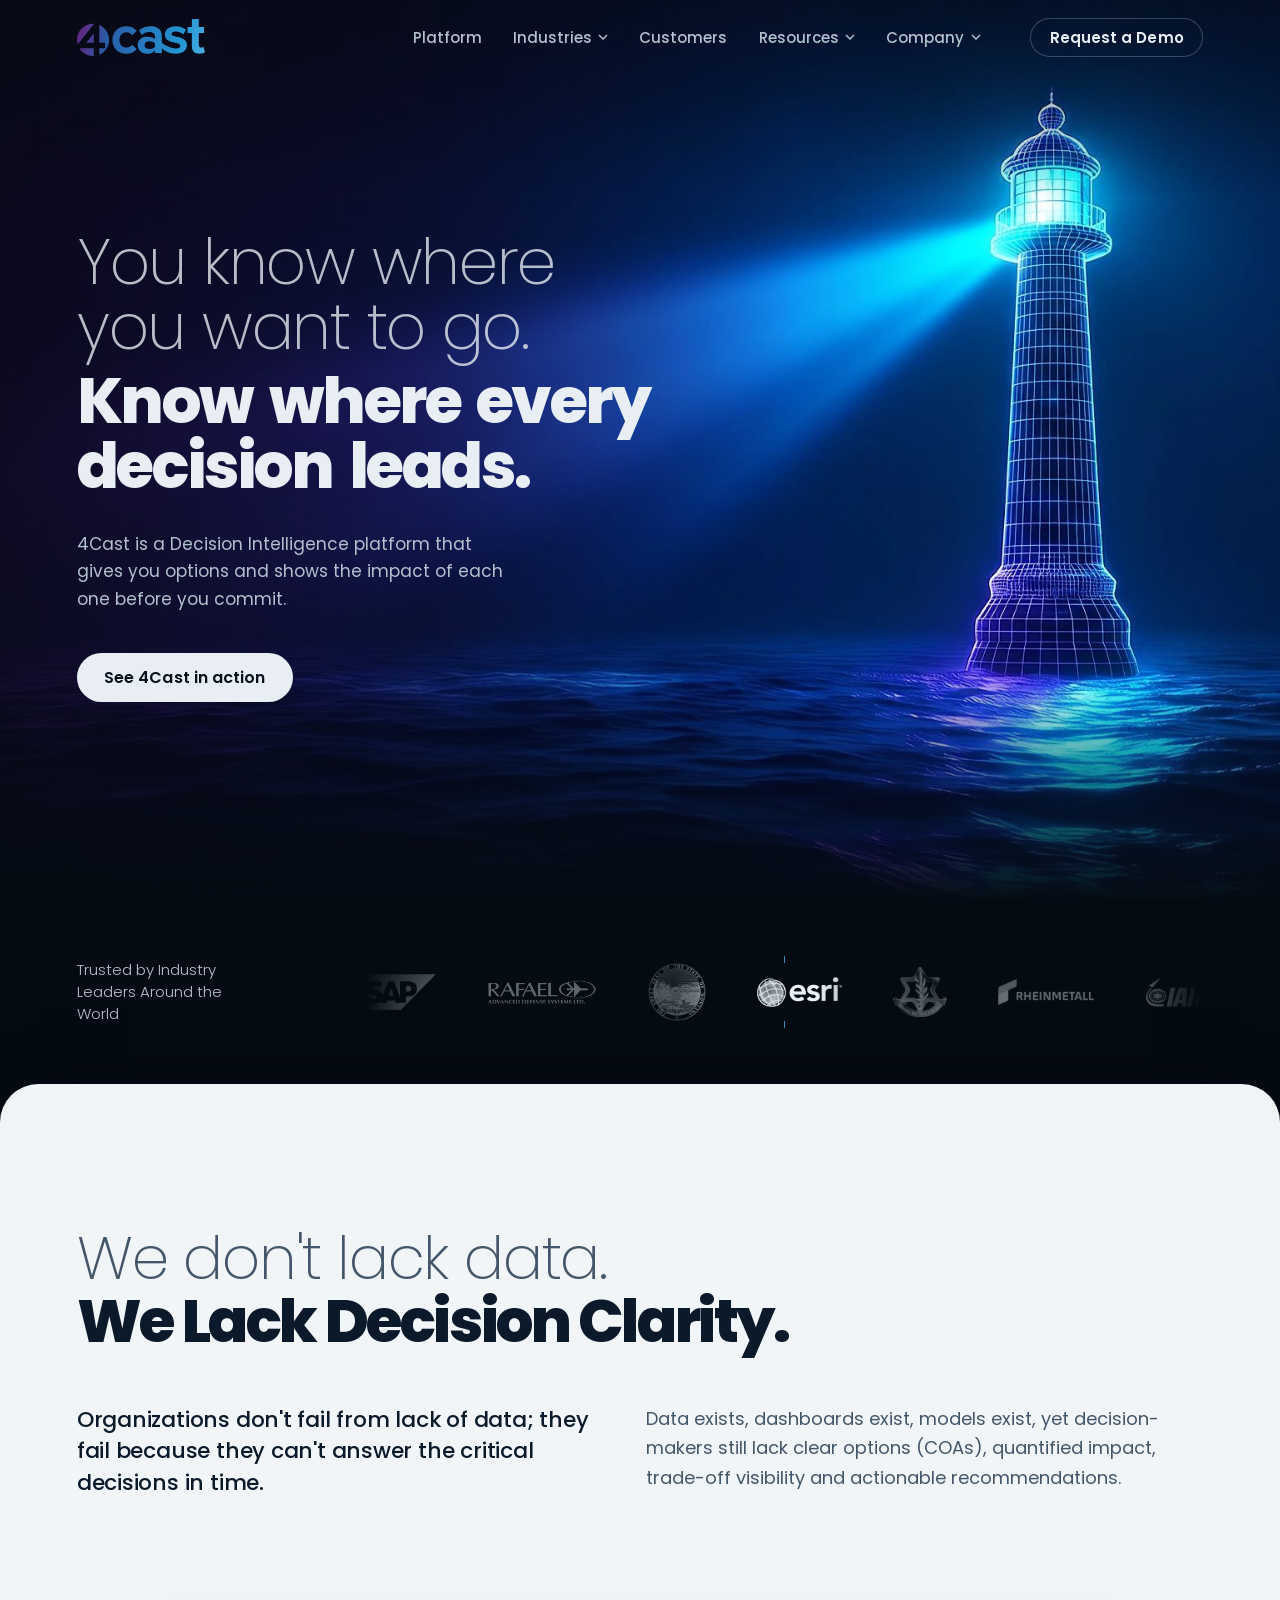
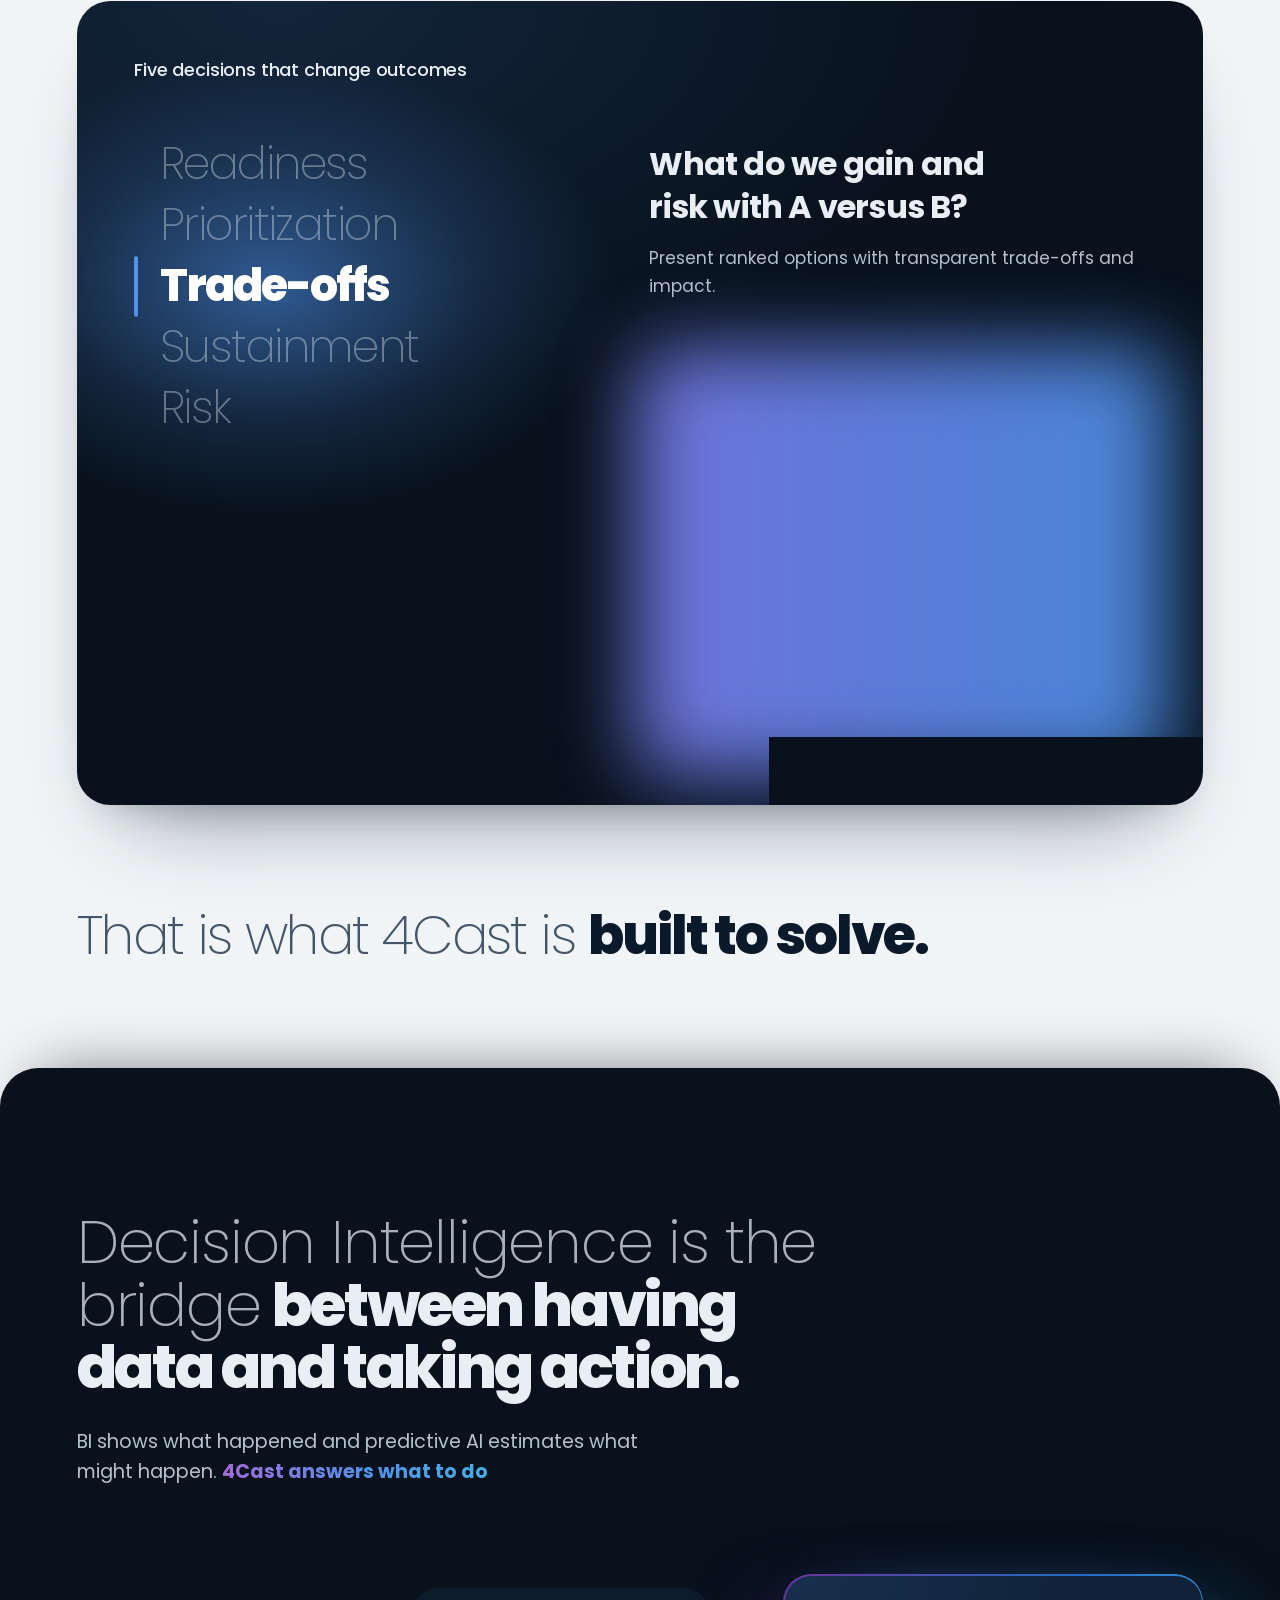
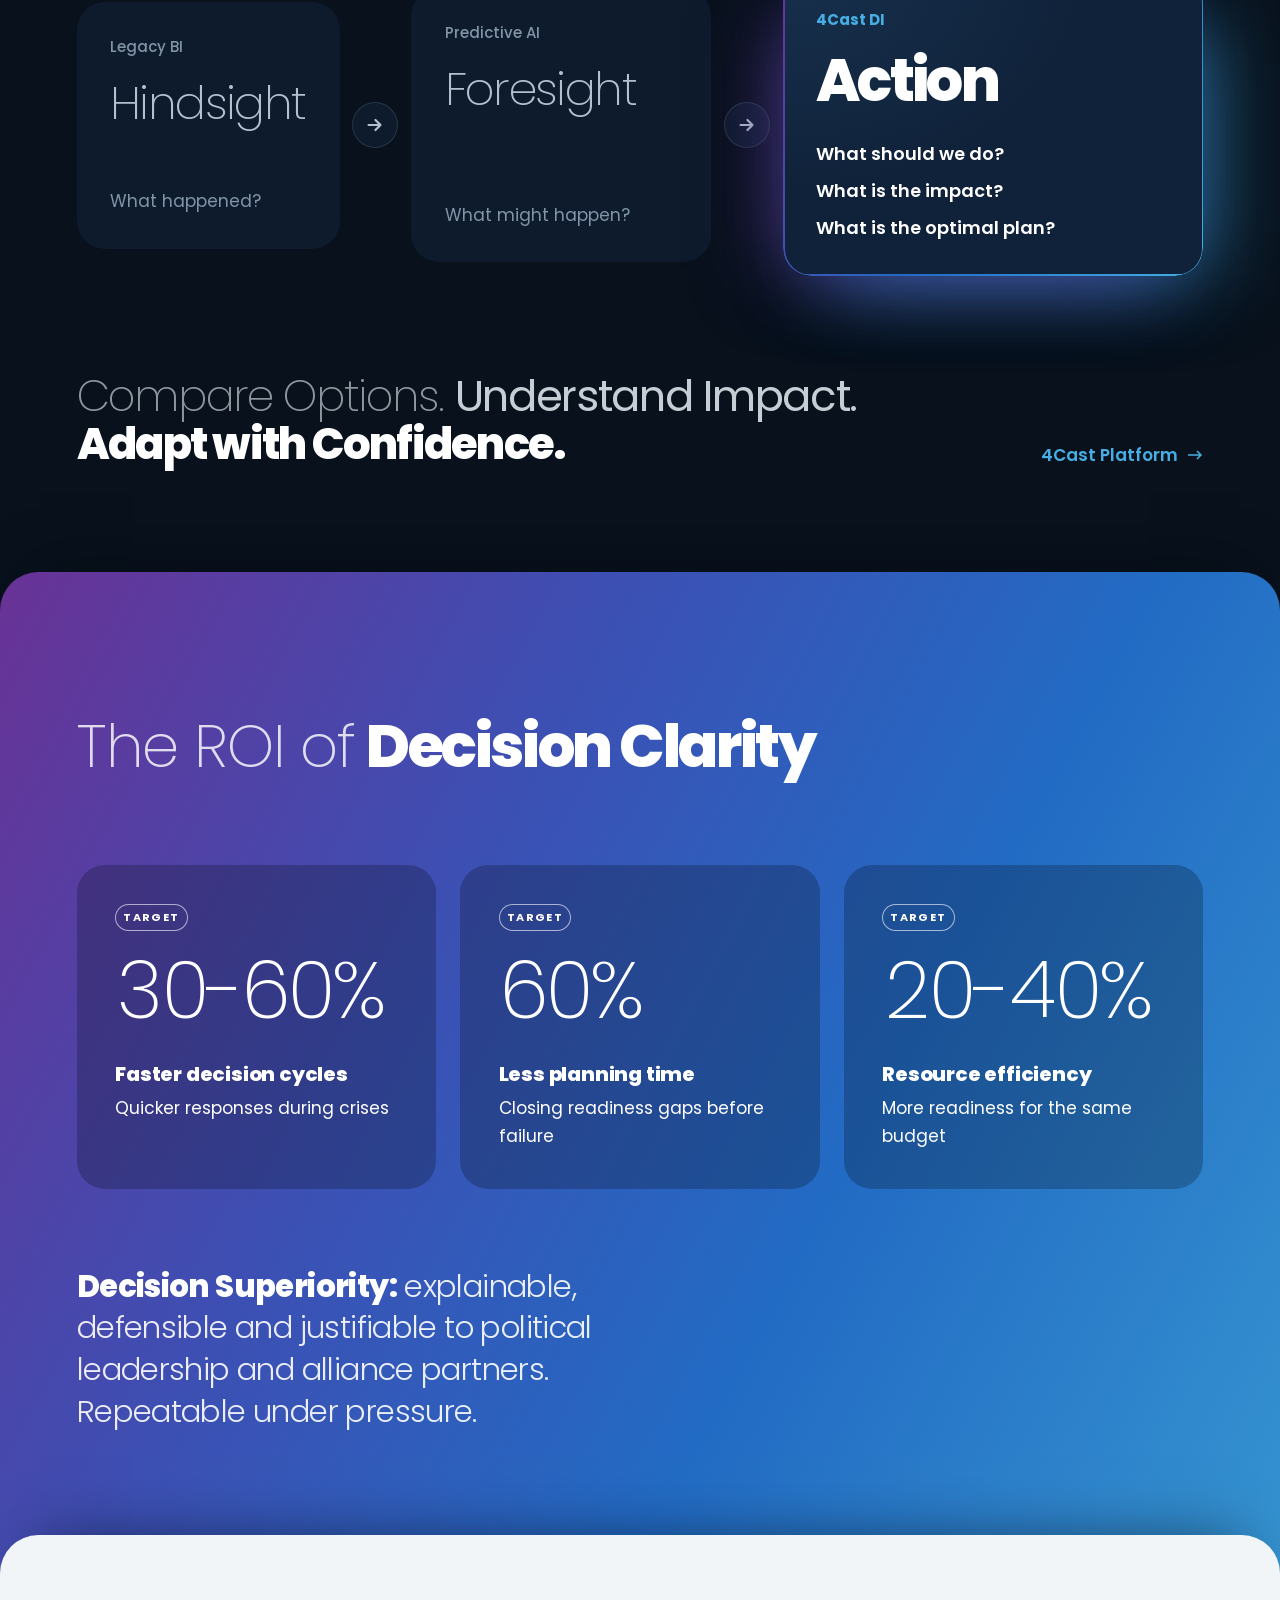
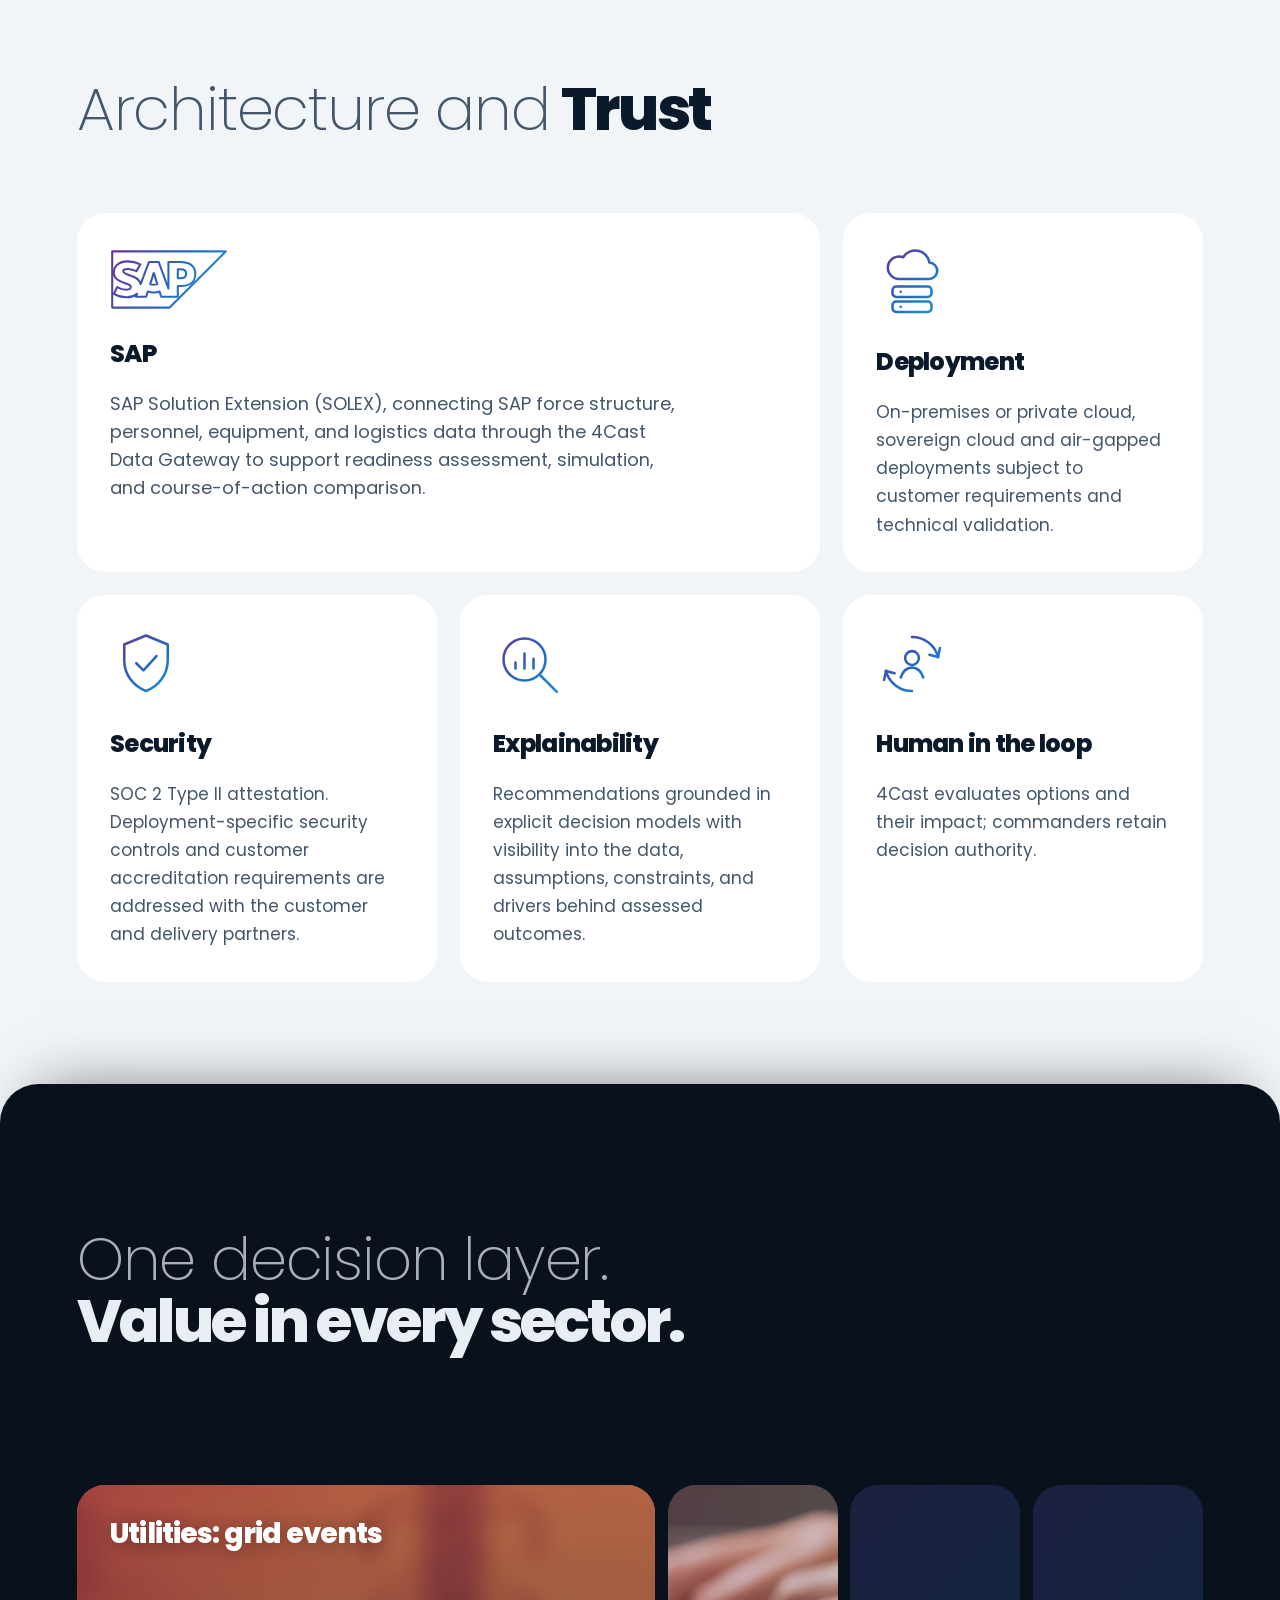
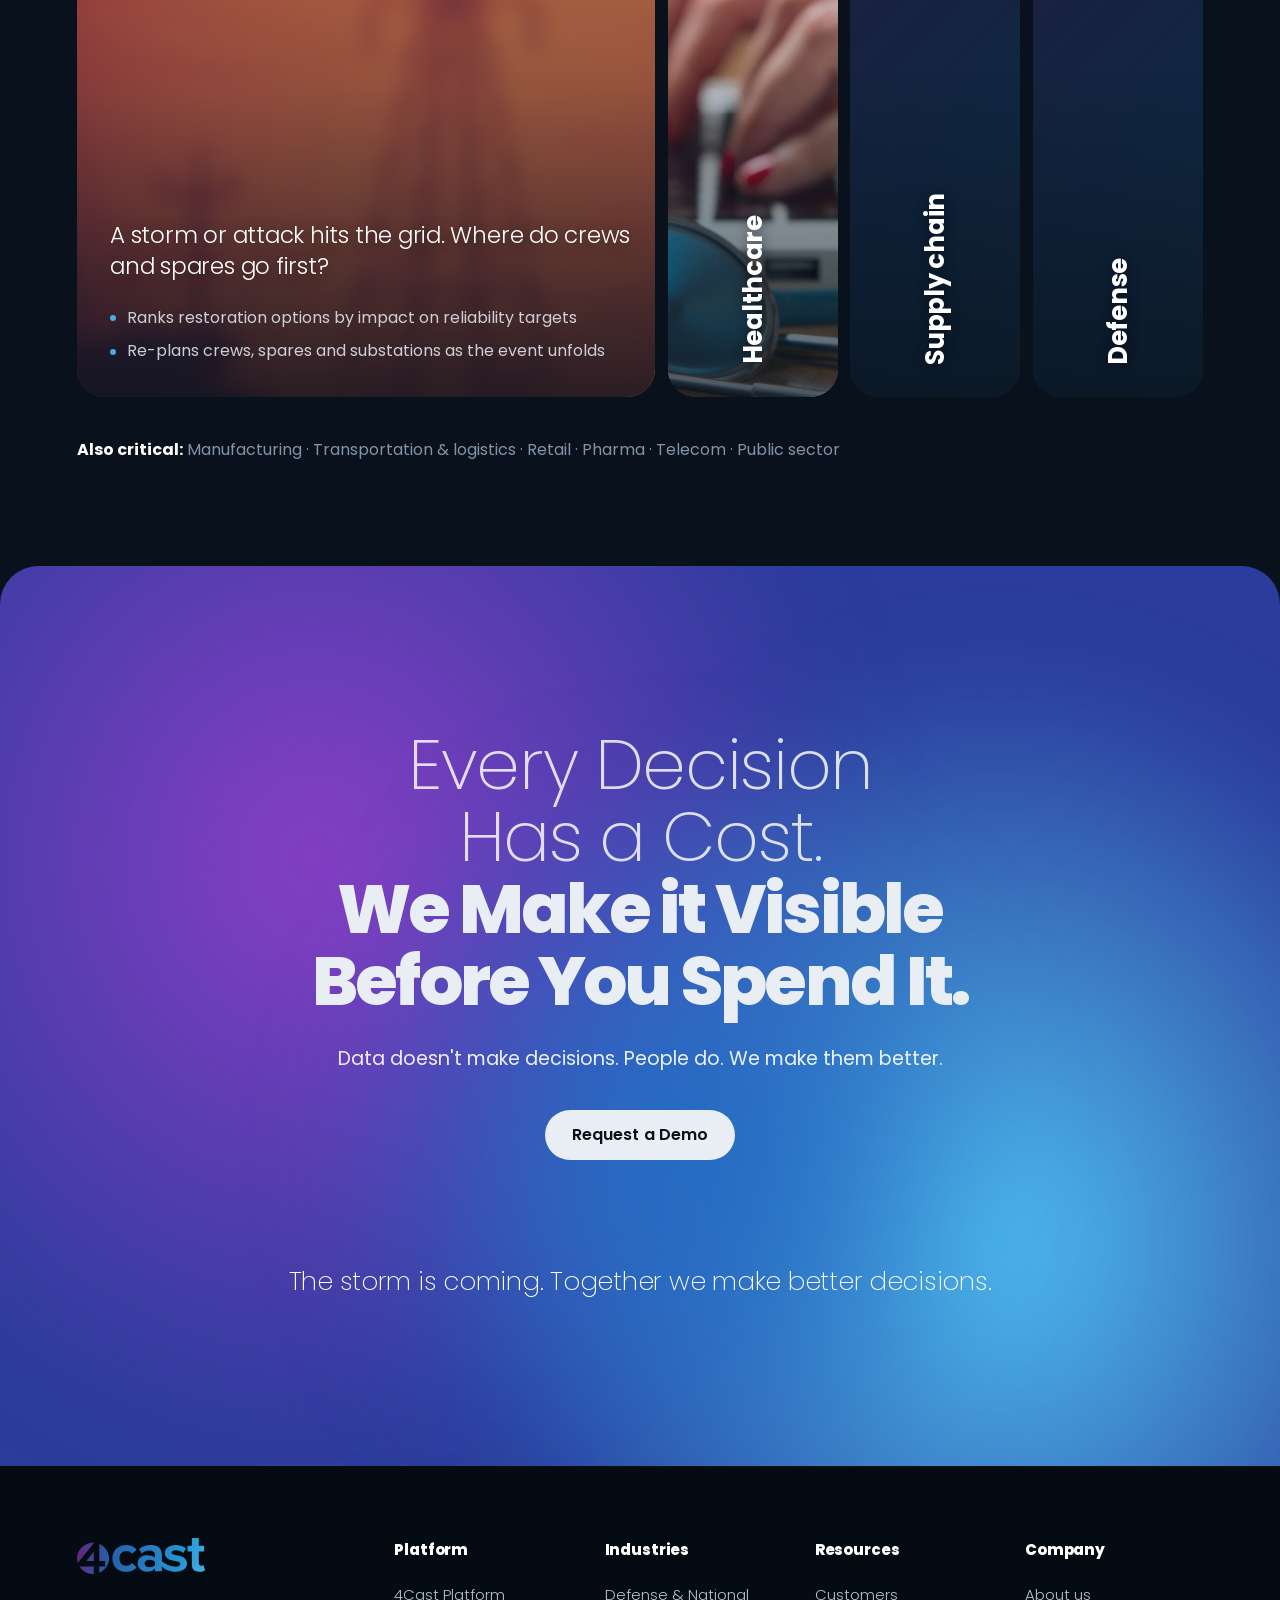
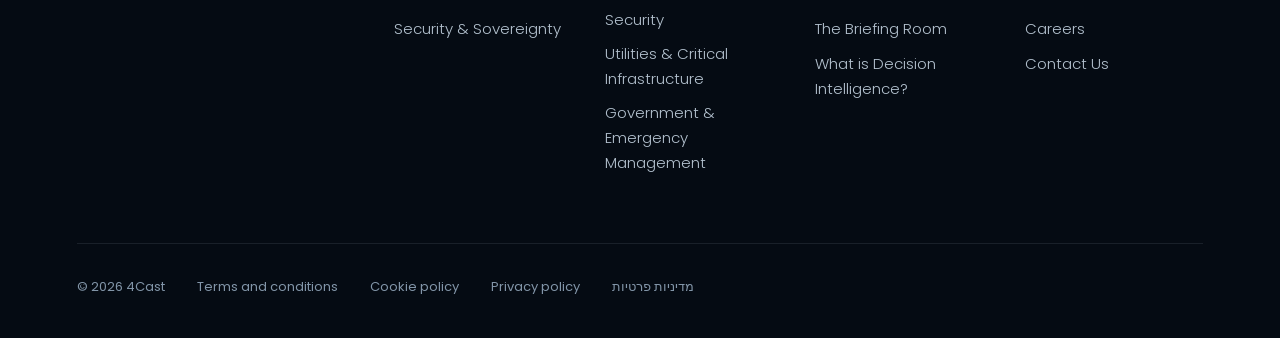
==== site/index.html @ da7057b7 "4Cast homepage: work-in-progress snapshot for review Static HTML/CSS/JS homepage with hero video, de" ====
<!doctype html>
<html lang="en">
<head>
<meta charset="utf-8">
<meta name="viewport" content="width=device-width, initial-scale=1">
<title>4Cast · Decision Intelligence</title>
<meta name="description" content="4Cast is a Decision Intelligence platform that gives you options and shows the impact of each one before you commit.">
<meta name="theme-color" content="#08111c">
<link rel="preconnect" href="https://fonts.googleapis.com">
<link rel="preconnect" href="https://fonts.gstatic.com" crossorigin>
<link href="https://fonts.googleapis.com/css2?family=Poppins:ital,wght@0,200;0,300;0,400;0,500;0,600;0,700;0,800;1,400&display=swap" rel="stylesheet">
<link rel="stylesheet" href="styles.css">
<script>document.documentElement.classList.add('js')</script>
</head>
<body>
<a class="skip" href="#main">Skip to content</a>
<svg width="0" height="0" style="position:absolute" aria-hidden="true" focusable="false">
  <defs><linearGradient id="icon-grad" gradientUnits="userSpaceOnUse" x1="4" y1="4" x2="44" y2="44"><stop offset="0" stop-color="#693296"/><stop offset=".55" stop-color="#226BC4"/><stop offset="1" stop-color="#2495d3"/></linearGradient></defs>
</svg>


<header class="nav" id="top">
  <a class="nav__brand" href="index.html" aria-label="4Cast home">
    <img class="nav__logo" src="assets/brand/4cast.svg" width="480" height="138" alt="">
  </a>
  <button class="nav__toggle" type="button" aria-expanded="false" aria-controls="nav-menu">
    <span class="sr">Menu</span><i></i><i></i>
  </button>
  <nav class="nav__menu" id="nav-menu" aria-label="Main">
    <ul class="nav__list">
      <li><a href="#platform">Platform</a></li>
      <li class="has-sub">
        <button type="button" aria-expanded="false">Industries<svg viewBox="0 0 10 6" aria-hidden="true"><path d="M1 1l4 4 4-4"/></svg></button>
        <div class="sub">
          <a href="#defense"><b>Defense &amp; National Security</b><span>From Force Design to Mission Execution.</span></a>
          <a href="#utilities"><b>Utilities &amp; Critical Infrastructure</b><span>Decision Intelligence for a More Reliable, Resilient, and Sustainable Grid</span></a>
          <a href="#government"><b>Government &amp; Emergency Management</b><span>Decision Intelligence for Government Missions in Planning and Response</span></a>
        </div>
      </li>
      <li><a href="#customers">Customers</a></li>
      <li class="has-sub">
        <button type="button" aria-expanded="false">Resources<svg viewBox="0 0 10 6" aria-hidden="true"><path d="M1 1l4 4 4-4"/></svg></button>
        <div class="sub">
          <a href="#briefing-room"><b>The Briefing Room</b><span>Access resources that highlight how 4Cast solutions address complex organizational challenges</span></a>
          <a href="#what-is-di"><b>What is Decision Intelligence?</b><span>Decision Intelligence combines data science, social science, and AI to improve decision-making processes.</span></a>
        </div>
      </li>
      <li class="has-sub">
        <button type="button" aria-expanded="false">Company<svg viewBox="0 0 10 6" aria-hidden="true"><path d="M1 1l4 4 4-4"/></svg></button>
        <div class="sub">
          <a href="#about"><b>About us</b><span>To Empower People to Make Better Decisions</span></a>
          <a href="#careers"><b>Careers</b><span>Open Positions</span></a>
          <a href="#contact"><b>Contact Us</b><span>Let’s talk about what really matters to your organization</span></a>
        </div>
      </li>
    </ul>
    <a class="btn btn--ghost nav__cta" href="#demo">Request a Demo</a>
  </nav>
</header>

<main id="main">


<!-- HERO -->
<section class="hero" aria-labelledby="hero-title">
  <video class="hero__video" muted loop playsinline preload="auto" poster="assets/video/hero-poster.jpg" aria-hidden="true" tabindex="-1">
    <source src="assets/video/hero-lighthouse.mp4" type="video/mp4">
  </video>
  <div class="hero__copy">
    <h1 id="hero-title" class="hero__title">
      <span class="hl hl--goal">You know where you want to go.</span>
      <span class="hl hl--lead">Know where every decision leads.</span>
    </h1>
    <p class="hero__sub">4Cast is a Decision Intelligence platform that gives you options and shows the impact of each one before you commit.</p>
    <p class="hero__cta"><a class="btn btn--light">See 4Cast in action</a></p>
  </div>
</section>

<!-- TRUST -->
<section class="register" aria-labelledby="register-title">
  <h2 id="register-title" class="register__title">Trusted by Industry Leaders Around the World</h2>
  <div class="rail" id="logo-rail">
    <div class="rail__belt">
      <ul class="rail__set">
        <li><img src="assets/logos/sap.png" alt="SAP" width="92" height="46" decoding="async" style="--lw:5.743rem"></li>
        <li><img src="assets/logos/rafael.png" alt="Rafael" width="139" height="30" decoding="async" style="--lw:8.718rem"></li>
        <li><img src="assets/logos/montana.png" alt="State of Montana" width="75" height="75" decoding="async" style="--lw:4.681rem"></li>
        <li><img src="assets/logos/esri.png" alt="Esri" width="109" height="39" decoding="async" style="--lw:6.794rem"></li>
        <li><img src="assets/logos/idf.png" alt="IDF" width="69" height="64" decoding="async" style="--lw:4.312rem"></li>
        <li><img src="assets/logos/rheinmetall.png" alt="Rheinmetall" width="123" height="34" decoding="async" style="--lw:7.702rem"></li>
        <li><img src="assets/logos/elta.png" alt="IAI ELTA" width="107" height="39" decoding="async" style="--lw:6.674rem"></li>
        <li><img src="assets/logos/new-hanover-county.png" alt="New Hanover County" width="66" height="75" decoding="async" style="--lw:4.126rem"></li>
        <li><img src="assets/logos/malam-payroll.png" alt="Malam Payroll" width="111" height="38" decoding="async" style="--lw:6.924rem"></li>
        <li><img src="assets/logos/prime-ministers-office.png" alt="Prime Minister’s Office" width="94" height="59" decoding="async" style="--lw:5.899rem"></li>
        <li><img src="assets/logos/adelos.png" alt="Adelos" width="104" height="40" decoding="async" style="--lw:6.492rem"></li>
        <li><img src="assets/logos/americorps.png" alt="AmeriCorps" width="78" height="54" decoding="async" style="--lw:4.876rem"></li>
        <li><img src="assets/logos/malam-team.png" alt="Malam Team" width="106" height="39" decoding="async" style="--lw:6.654rem"></li>
        <li><img src="assets/logos/collier-county.png" alt="Collier County" width="78" height="54" decoding="async" style="--lw:4.895rem"></li>
        <li><img src="assets/logos/iaem.png" alt="IAEM" width="82" height="51" decoding="async" style="--lw:5.111rem"></li>
        <li><img src="assets/logos/amarel.png" alt="Amarel" width="94" height="45" decoding="async" style="--lw:5.864rem"></li>
        <li><img src="assets/logos/i-diem.png" alt="I-DIEM" width="132" height="38" decoding="async" style="--lw:8.274rem"></li>
      </ul>
      <ul class="rail__set" aria-hidden="true">
        <li><img src="assets/logos/sap.png" alt="" width="92" height="46" decoding="async" style="--lw:5.743rem"></li>
        <li><img src="assets/logos/rafael.png" alt="" width="139" height="30" decoding="async" style="--lw:8.718rem"></li>
        <li><img src="assets/logos/montana.png" alt="" width="75" height="75" decoding="async" style="--lw:4.681rem"></li>
        <li><img src="assets/logos/esri.png" alt="" width="109" height="39" decoding="async" style="--lw:6.794rem"></li>
        <li><img src="assets/logos/idf.png" alt="" width="69" height="64" decoding="async" style="--lw:4.312rem"></li>
        <li><img src="assets/logos/rheinmetall.png" alt="" width="123" height="34" decoding="async" style="--lw:7.702rem"></li>
        <li><img src="assets/logos/elta.png" alt="" width="107" height="39" decoding="async" style="--lw:6.674rem"></li>
        <li><img src="assets/logos/new-hanover-county.png" alt="" width="66" height="75" decoding="async" style="--lw:4.126rem"></li>
        <li><img src="assets/logos/malam-payroll.png" alt="" width="111" height="38" decoding="async" style="--lw:6.924rem"></li>
        <li><img src="assets/logos/prime-ministers-office.png" alt="" width="94" height="59" decoding="async" style="--lw:5.899rem"></li>
        <li><img src="assets/logos/adelos.png" alt="" width="104" height="40" decoding="async" style="--lw:6.492rem"></li>
        <li><img src="assets/logos/americorps.png" alt="" width="78" height="54" decoding="async" style="--lw:4.876rem"></li>
        <li><img src="assets/logos/malam-team.png" alt="" width="106" height="39" decoding="async" style="--lw:6.654rem"></li>
        <li><img src="assets/logos/collier-county.png" alt="" width="78" height="54" decoding="async" style="--lw:4.895rem"></li>
        <li><img src="assets/logos/iaem.png" alt="" width="82" height="51" decoding="async" style="--lw:5.111rem"></li>
        <li><img src="assets/logos/amarel.png" alt="" width="94" height="45" decoding="async" style="--lw:5.864rem"></li>
        <li><img src="assets/logos/i-diem.png" alt="" width="132" height="38" decoding="async" style="--lw:8.274rem"></li>
      </ul>
    </div>
    <div class="rail__lit" aria-hidden="true">
      <div class="rail__belt rail__belt--lit" aria-hidden="true">
      <ul class="rail__set" aria-hidden="true">
        <li><img src="assets/logos/sap.png" alt="" width="92" height="46" decoding="async" style="--lw:5.743rem"></li>
        <li><img src="assets/logos/rafael.png" alt="" width="139" height="30" decoding="async" style="--lw:8.718rem"></li>
        <li><img src="assets/logos/montana.png" alt="" width="75" height="75" decoding="async" style="--lw:4.681rem"></li>
        <li><img src="assets/logos/esri.png" alt="" width="109" height="39" decoding="async" style="--lw:6.794rem"></li>
        <li><img src="assets/logos/idf.png" alt="" width="69" height="64" decoding="async" style="--lw:4.312rem"></li>
        <li><img src="assets/logos/rheinmetall.png" alt="" width="123" height="34" decoding="async" style="--lw:7.702rem"></li>
        <li><img src="assets/logos/elta.png" alt="" width="107" height="39" decoding="async" style="--lw:6.674rem"></li>
        <li><img src="assets/logos/new-hanover-county.png" alt="" width="66" height="75" decoding="async" style="--lw:4.126rem"></li>
        <li><img src="assets/logos/malam-payroll.png" alt="" width="111" height="38" decoding="async" style="--lw:6.924rem"></li>
        <li><img src="assets/logos/prime-ministers-office.png" alt="" width="94" height="59" decoding="async" style="--lw:5.899rem"></li>
        <li><img src="assets/logos/adelos.png" alt="" width="104" height="40" decoding="async" style="--lw:6.492rem"></li>
        <li><img src="assets/logos/americorps.png" alt="" width="78" height="54" decoding="async" style="--lw:4.876rem"></li>
        <li><img src="assets/logos/malam-team.png" alt="" width="106" height="39" decoding="async" style="--lw:6.654rem"></li>
        <li><img src="assets/logos/collier-county.png" alt="" width="78" height="54" decoding="async" style="--lw:4.895rem"></li>
        <li><img src="assets/logos/iaem.png" alt="" width="82" height="51" decoding="async" style="--lw:5.111rem"></li>
        <li><img src="assets/logos/amarel.png" alt="" width="94" height="45" decoding="async" style="--lw:5.864rem"></li>
        <li><img src="assets/logos/i-diem.png" alt="" width="132" height="38" decoding="async" style="--lw:8.274rem"></li>
      </ul>
      <ul class="rail__set" aria-hidden="true">
        <li><img src="assets/logos/sap.png" alt="" width="92" height="46" decoding="async" style="--lw:5.743rem"></li>
        <li><img src="assets/logos/rafael.png" alt="" width="139" height="30" decoding="async" style="--lw:8.718rem"></li>
        <li><img src="assets/logos/montana.png" alt="" width="75" height="75" decoding="async" style="--lw:4.681rem"></li>
        <li><img src="assets/logos/esri.png" alt="" width="109" height="39" decoding="async" style="--lw:6.794rem"></li>
        <li><img src="assets/logos/idf.png" alt="" width="69" height="64" decoding="async" style="--lw:4.312rem"></li>
        <li><img src="assets/logos/rheinmetall.png" alt="" width="123" height="34" decoding="async" style="--lw:7.702rem"></li>
        <li><img src="assets/logos/elta.png" alt="" width="107" height="39" decoding="async" style="--lw:6.674rem"></li>
        <li><img src="assets/logos/new-hanover-county.png" alt="" width="66" height="75" decoding="async" style="--lw:4.126rem"></li>
        <li><img src="assets/logos/malam-payroll.png" alt="" width="111" height="38" decoding="async" style="--lw:6.924rem"></li>
        <li><img src="assets/logos/prime-ministers-office.png" alt="" width="94" height="59" decoding="async" style="--lw:5.899rem"></li>
        <li><img src="assets/logos/adelos.png" alt="" width="104" height="40" decoding="async" style="--lw:6.492rem"></li>
        <li><img src="assets/logos/americorps.png" alt="" width="78" height="54" decoding="async" style="--lw:4.876rem"></li>
        <li><img src="assets/logos/malam-team.png" alt="" width="106" height="39" decoding="async" style="--lw:6.654rem"></li>
        <li><img src="assets/logos/collier-county.png" alt="" width="78" height="54" decoding="async" style="--lw:4.895rem"></li>
        <li><img src="assets/logos/iaem.png" alt="" width="82" height="51" decoding="async" style="--lw:5.111rem"></li>
        <li><img src="assets/logos/amarel.png" alt="" width="94" height="45" decoding="async" style="--lw:5.864rem"></li>
        <li><img src="assets/logos/i-diem.png" alt="" width="132" height="38" decoding="async" style="--lw:8.274rem"></li>
      </ul>
      </div>
    </div>
  </div>
</section>

<!-- PROBLEM · day -->
<section class="sheet sheet--day" id="problem" aria-labelledby="problem-title">
  <div class="wrap">
    <h2 id="problem-title" class="h2">
      <span class="sr">The Problem: </span>
      <span class="t-thin">We don't lack data.</span>
      <span class="t-heavy">We Lack Decision Clarity.</span>
    </h2>
    <div class="prose">
      <p class="prose__lead">Organizations don't fail from lack of data; they fail because they can't answer the critical decisions in time.</p>
      <p>Data exists, dashboards exist, models exist, yet decision-makers still lack clear options (COAs), quantified impact, trade-off visibility and actionable recommendations.</p>
    </div>

    <div class="console" id="console">
      <span class="dx__glow" id="dx-glow" aria-hidden="true"></span>
      <h3 class="console__title"><span class="t-thin">Five decisions</span> <span class="t-heavy">that change outcomes</span></h3>
      <div class="bearings__grid bearings__grid--dx">
        <div class="dx" id="dx">
          <span class="dx__bar" id="dx-bar" aria-hidden="true"><span class="dx__fill" id="dx-fill"></span></span>
          <div class="dx__list" role="tablist" aria-label="Five decisions that change outcomes" id="dx-tabs">
            <button role="tab" type="button" id="d-0" aria-controls="d-panel" aria-selected="true" data-i="0"><span class="dx__thin">Readiness</span><span class="dx__heavy" aria-hidden="true">Readiness</span></button>
            <button role="tab" type="button" id="d-1" aria-controls="d-panel" aria-selected="false" tabindex="-1" data-i="1"><span class="dx__thin">Prioritization</span><span class="dx__heavy" aria-hidden="true">Prioritization</span></button>
            <button role="tab" type="button" id="d-2" aria-controls="d-panel" aria-selected="false" tabindex="-1" data-i="2"><span class="dx__thin">Trade-offs</span><span class="dx__heavy" aria-hidden="true">Trade-offs</span></button>
            <button role="tab" type="button" id="d-3" aria-controls="d-panel" aria-selected="false" tabindex="-1" data-i="3"><span class="dx__thin">Sustainment</span><span class="dx__heavy" aria-hidden="true">Sustainment</span></button>
            <button role="tab" type="button" id="d-4" aria-controls="d-panel" aria-selected="false" tabindex="-1" data-i="4"><span class="dx__thin">Risk</span><span class="dx__heavy" aria-hidden="true">Risk</span></button>
          </div>
        </div>
        <div class="decision" id="d-panel" role="tabpanel" aria-labelledby="d-0" tabindex="0">
          <p class="decision__q" id="d-q">Are we ready to execute the mission today?</p>
          <p class="decision__s" id="d-s">Move beyond static readiness percentages by evaluating personnel, equipment, training, availability and sustainment against actual mission requirements.</p>
          <div class="screen-wrap"><span class="screen-wrap__light" aria-hidden="true"></span><figure class="screen">
            <div class="screen__bar"><span id="d-scr">4Cast · Readiness status</span></div>
            <img id="d-img" src="assets/img/app-readiness.jpg" width="1010" height="630" alt="4Cast Readiness status screen, illustrative demo data" loading="lazy">
            <figcaption id="d-v">Ready to deploy. Not ready to sustain.</figcaption>
          </figure></div>
        </div>
      </div>
    </div>
    <p class="statement">That is what 4Cast is <span class="t-heavy">built to solve.</span></p>
  </div>
</section>

<!-- SOLUTION · night -->
<section class="sheet sheet--night" id="platform" aria-labelledby="solution-title">
  <div class="wrap">
    <h2 id="solution-title" class="h2"><span class="sr">The Solution: </span><span class="t-thin">Decision Intelligence is the bridge</span> <span class="t-heavy">between having data and taking action.</span></h2>
    <p class="lede">BI shows what happened and predictive AI estimates what might happen. <strong>4Cast answers what to do</strong></p>

    <ol class="steps">
      <li class="step step--past">
        <p class="step__label">Legacy BI</p>
        <p class="step__word">Hindsight</p>
        <p class="step__q">What happened?</p>
      </li>
      <li class="step__arrow" aria-hidden="true"><svg viewBox="0 0 24 24"><path d="M5 12h13M12.5 6.5 18 12l-5.5 5.5"/></svg></li>
      <li class="step step--past">
        <p class="step__label">Predictive AI</p>
        <p class="step__word">Foresight</p>
        <p class="step__q">What might happen?</p>
      </li>
      <li class="step__arrow" aria-hidden="true"><svg viewBox="0 0 24 24"><path d="M5 12h13M12.5 6.5 18 12l-5.5 5.5"/></svg></li>
      <li class="step step--us">
        <p class="step__label">4Cast DI</p>
        <p class="step__word">Action</p>
        <ul class="step__list"><li>What should we do?</li><li>What is the impact?</li><li>What is the optimal plan?</li></ul>
      </li>
    </ol>

    <div class="motto">
      <p><span class="m1">Compare Options.</span> <span class="m2">Understand Impact.</span> <span class="m3">Adapt with Confidence.</span></p>
      <span class="link">4Cast Platform <svg viewBox="0 0 16 10" aria-hidden="true"><path d="M1 5h13M10 1l4 4-4 4"/></svg></span>
    </div>
  </div>
</section>

<!-- ROI · brand gradient field -->
<section class="sheet sheet--field" id="why" aria-labelledby="why-title">
  <div class="wrap">
    <h2 id="why-title" class="h2"><span class="sr">Why 4Cast Works: </span><span class="t-thin">The ROI of</span> <span class="t-heavy">Decision Clarity</span></h2>
    <dl class="figures">
      <div class="figure">
        <dt><span class="figure__n">30-60%</span><span class="tag tag--on-field">Target</span></dt>
        <dd><b>Faster decision cycles</b>Quicker responses during crises</dd>
      </div>
      <div class="figure">
        <dt><span class="figure__n">60%</span><span class="tag tag--on-field">Target</span></dt>
        <dd><b>Less planning time</b>Closing readiness gaps before failure</dd>
      </div>
      <div class="figure">
        <dt><span class="figure__n">20-40%</span><span class="tag tag--on-field">Target</span></dt>
        <dd><b>Resource efficiency</b>More readiness for the same budget</dd>
      </div>
    </dl>
    <p class="superiority"><strong>Decision Superiority:</strong> explainable, defensible and justifiable to political leadership and alliance partners. Repeatable under pressure.</p>
  </div>
</section>

<!-- TRUST · day -->
<section class="sheet sheet--day sheet--trust" aria-labelledby="trust-title">
  <div class="wrap">
    <h2 id="trust-title" class="h2"><span class="t-thin">Architecture and</span> <span class="t-heavy">Trust</span></h2>
    <dl class="pillars">
      <div class="pillar pillar--wide"><dt><svg class="pillar__icon pillar__icon--sap" viewBox="-8 -8 428.38 220" aria-hidden="true" focusable="false"><defs><linearGradient id="sap-grad" gradientUnits="userSpaceOnUse" x1="0" y1="0" x2="412" y2="204"><stop offset="0" stop-color="#693296"/><stop offset=".55" stop-color="#226BC4"/><stop offset="1" stop-color="#2495d3"/></linearGradient></defs><path d="M0 0H412.38L208.41 204H0Z"/><path class="sap-type" d="m244.727,38.359l-40.593-.025v96.518l-35.46-96.518h-35.16l-30.277,80.716c-3.224-20.352-24.277-27.38-40.84-32.649-10.937-3.512-22.541-8.678-22.434-14.387.091-4.687,6.225-9.04,18.377-8.385,8.17.433,15.373,1.092,29.71,8.006l14.102-24.557c-13.088-6.658-31.169-10.867-45.985-10.883h-.086c-17.277,0-31.677,5.598-40.602,14.824-6.221,6.443-9.572,14.626-9.712,23.679-.227,12.454,4.341,21.292,13.938,28.338,8.104,5.944,18.468,9.794,27.603,12.626,11.27,3.492,20.467,6.526,20.36,13.002-.083,2.355-.977,4.552-2.671,6.337-2.807,2.897-7.124,3.986-13.084,4.098-11.497.243-20.026-1.559-33.61-9.585l-12.536,24.903c13.546,7.705,29.586,12.223,45.952,12.223l2.106-.024c14.247-.256,25.745-4.316,34.929-11.712.527-.416,1.001-.845,1.488-1.277l-4.073,10.874h36.875l6.189-18.822c6.477,2.214,13.847,3.437,21.676,3.437,7.618,0,14.795-1.17,21.156-3.252l5.965,18.637h60.137v-38.969h13.113c31.706,0,50.456-16.147,50.456-43.202,0-30.139-18.219-43.969-57.011-43.969Zm-93.816,82.587c-4.737,0-9.177-.828-13.006-2.275l12.866-40.593h.244l12.643,40.708c-3.801,1.349-8.138,2.16-12.746,2.16Zm96.199-23.324h-8.941v-32.711h8.941c11.927,0,21.437,3.961,21.437,16.139,0,12.602-9.51,16.572-21.437,16.572"/></svg>SAP</dt><dd>SAP Solution Extension (SOLEX), connecting SAP force structure, personnel, equipment, and logistics data through the 4Cast Data Gateway to support readiness assessment, simulation, and course-of-action comparison.</dd></div>
      <div class="pillar"><dt><svg class="pillar__icon" viewBox="0 0 48 48" aria-hidden="true" focusable="false"><path d="M15.5 22a7.5 7.5 0 1 1 2.6-14.5A9.5 9.5 0 0 1 35.6 11 5.5 5.5 0 0 1 35 22Z"/><rect x="11" y="27" width="26" height="7" rx="2.5"/><rect x="11" y="37" width="26" height="7" rx="2.5"/><path d="M16.5 30.5h.01M16.5 40.5h.01"/></svg>Deployment</dt><dd>On-premises or private cloud, sovereign cloud and air-gapped deployments subject to customer requirements and technical validation.</dd></div>
      <div class="pillar"><dt><svg class="pillar__icon" viewBox="0 0 48 48" aria-hidden="true" focusable="false"><path d="M24 5 9.5 11v10.5c0 9.6 6.2 17.5 14.5 20.5 8.3-3 14.5-10.9 14.5-20.5V11Z"/><path d="m17.5 23.5 4.8 4.8 8.7-9.6"/></svg>Security</dt><dd>SOC 2 Type II attestation. Deployment-specific security controls and customer accreditation requirements are addressed with the customer and delivery partners.</dd></div>
      <div class="pillar"><dt><svg class="pillar__icon" viewBox="0 0 48 48" aria-hidden="true" focusable="false"><circle cx="21" cy="21" r="14"/><path d="m31.5 31.5 11 11"/><path d="M15 27v-4M21 27v-10M27 27v-6.5"/></svg>Explainability</dt><dd>Recommendations grounded in explicit decision models with visibility into the data, assumptions, constraints, and drivers behind assessed outcomes.</dd></div>
      <div class="pillar"><dt><svg class="pillar__icon" viewBox="0 0 48 48" aria-hidden="true" focusable="false"><circle cx="24" cy="20" r="4.6"/><path d="M16.5 33c1.4-4.3 4.3-6.6 7.5-6.6s6.1 2.3 7.5 6.6"/><path d="M24 6a18 18 0 0 1 17.4 13.4"/><path d="m42.6 13.4-1.2 6-5.8-1.6"/><path d="M24 42A18 18 0 0 1 6.6 28.6"/><path d="m5.4 34.6 1.2-6 5.8 1.6"/></svg>Human in the loop</dt><dd>4Cast evaluates options and their impact; commanders retain decision authority.</dd></div>
    </dl>
  </div>
</section>

<!-- SECTORS · night -->
<section class="sheet sheet--night" id="serve" aria-labelledby="serve-title">
  <div class="wrap">
    <h2 id="serve-title" class="h2"><span class="sr">Who We Serve: </span><span class="t-thin">One decision layer.</span> <span class="t-heavy">Value in every sector.</span></h2>
    <p class="arch">Same architecture · same data · different objective</p>

    <ul class="panels" id="panels">
      <li class="panel is-open" id="utilities">
        <img class="panel__img" src="assets/sectors/utilities.jpg" alt="" loading="lazy" decoding="async"><img class="panel__img panel__img--soft" src="assets/sectors/utilities.jpg" alt="" loading="lazy" decoding="async">
        <button class="panel__head" type="button" aria-expanded="true" aria-controls="panel-utilities">
          <span class="panel__short" aria-hidden="true">Utilities</span>
          <span class="panel__title">Utilities: grid events</span>
        </button>
        <div class="panel__body" id="panel-utilities">
          <p class="panel__q">A storm or attack hits the grid. Where do crews and spares go first?</p>
          <ul class="panel__more"><li>Ranks restoration options by impact on reliability targets</li><li>Re-plans crews, spares and substations as the event unfolds</li></ul>
        </div>
      </li>
      <li class="panel">
        <img class="panel__img" src="assets/sectors/healthcare.jpg" alt="" loading="lazy" decoding="async"><img class="panel__img panel__img--soft" src="assets/sectors/healthcare.jpg" alt="" loading="lazy" decoding="async">
        <button class="panel__head" type="button" aria-expanded="false" aria-controls="panel-healthcare">
          <span class="panel__short" aria-hidden="true">Healthcare</span>
          <span class="panel__title">Healthcare: staffing</span>
        </button>
        <div class="panel__body" id="panel-healthcare">
          <p class="panel__q">Can we staff the wards we committed to next quarter?</p>
          <ul class="panel__more"><li>Shows staffing and skill gaps by ward, before the shortage</li><li>Recommends who to upskill or reskill, and the capacity it adds</li></ul>
        </div>
      </li>
      <li class="panel">
        <img class="panel__img" src="assets/sectors/supply.jpg" alt="" loading="lazy" decoding="async"><img class="panel__img panel__img--soft" src="assets/sectors/supply.jpg" alt="" loading="lazy" decoding="async">
        <button class="panel__head" type="button" aria-expanded="false" aria-controls="panel-supply">
          <span class="panel__short" aria-hidden="true">Supply chain</span>
          <span class="panel__title">Demand-driven supply chain</span>
        </button>
        <div class="panel__body" id="panel-supply">
          <p class="panel__q">Will supply hold when demand or a supplier shifts?</p>
          <ul class="panel__more"><li>Drives stock and replenishment from forecast demand</li><li>Flags pinch points and alternatives before they bite</li></ul>
        </div>
      </li>
      <li class="panel" id="defense">
        <img class="panel__img" src="assets/sectors/defense.jpg" alt="" loading="lazy" decoding="async"><img class="panel__img panel__img--soft" src="assets/sectors/defense.jpg" alt="" loading="lazy" decoding="async">
        <button class="panel__head" type="button" aria-expanded="false" aria-controls="panel-defense">
          <span class="panel__short" aria-hidden="true">Defense</span>
          <span class="panel__title">Defense: mission readiness</span>
        </button>
        <div class="panel__body" id="panel-defense">
          <p class="panel__q">Can I confidently commit my forces?</p>
          <ul class="panel__more"><li>Continuous readiness across personnel, maintenance and supply</li><li>Simulated courses of action, human-approved</li></ul>
        </div>
      </li>
    </ul>
    <p class="also"><b>Also critical:</b> Manufacturing · Transportation &amp; logistics · Retail · Pharma · Telecom · Public sector</p>
  </div>
</section>

<!-- CLOSE · deep night, the lighthouse again -->
<section class="close" id="demo" aria-labelledby="close-title">
  <div class="close__aurora" aria-hidden="true"><span></span><span></span><span></span></div>
  <div class="close__copy">
    <h2 id="close-title" class="h2 h2--xl"><span class="t-thin">Every Decision Has a Cost.</span> <span class="t-heavy">We Make it Visible Before You Spend It.</span></h2>
    <p class="lede">Data doesn't make decisions. People do. We make them better.</p>
    <p><a class="btn btn--light" href="#contact">Request a Demo</a></p>
    <p class="storm">The storm is coming. Together we make better decisions.</p>
  </div>
</section>


</main>

<footer class="foot">
  <div class="foot__brand">
    <img class="nav__logo" src="assets/brand/4cast.svg" width="480" height="138" alt="4Cast">
  </div>
  <div class="foot__cols" aria-label="Site map">
    <div><h4>Platform</h4><span>4Cast Platform</span><span>Security &amp; Sovereignty</span></div>
    <div><h4>Industries</h4><span>Defense &amp; National Security</span><span>Utilities &amp; Critical Infrastructure</span><span>Government &amp; Emergency Management</span></div>
    <div><h4>Resources</h4><span>Customers</span><span>The Briefing Room</span><span>What is Decision Intelligence?</span></div>
    <div><h4>Company</h4><span>About us</span><span>Careers</span><span>Contact Us</span></div>
  </div>
  <div class="foot__legal">
    <span>© <span id="yr">2026</span> 4Cast</span>
    <a href="https://app.websitepolicies.com/policies/view/fl8rn6tn" target="_blank" rel="noopener">Terms and conditions</a>
    <a href="https://app.websitepolicies.com/policies/view/ri08ru6c" target="_blank" rel="noopener">Cookie policy</a>
    <a href="https://app.websitepolicies.com/policies/view/r0m8o4ew" target="_blank" rel="noopener">Privacy policy</a>
    <a href="assets/legal/4cast-privacy-policy-he.pdf" lang="he" dir="rtl" data-pdf-dialog>מדיניות פרטיות</a>
  </div>
</footer>


<dialog class="pdf-dialog" id="pdf-dialog" aria-labelledby="pdf-dialog-title">
  <div class="pdf-dialog__bar">
    <h2 id="pdf-dialog-title" lang="he" dir="rtl">מדיניות פרטיות</h2>
    <button type="button" class="pdf-dialog__close" id="pdf-dialog-close" aria-label="Close">
      <svg viewBox="0 0 24 24" aria-hidden="true"><path d="M6 6l12 12M18 6 6 18"/></svg>
    </button>
  </div>
  <iframe class="pdf-dialog__frame" id="pdf-dialog-frame" title="מדיניות פרטיות" src="about:blank"></iframe>
</dialog>

<script src="main.js" defer></script>
</body>
</html>
---- site/styles.css ----
/* 4Cast homepage · night and day */
:root {
  --sea-0: #050b13;
  --sea-1: #08111c;
  --sea-2: #0b1724;
  --sea-3: #10202f;
  --land: #121a22;
  --ink: #e8eef4;
  --ink-2: #b3c1ce;
  --ink-3: #8295a8;
  --ink-4: #4a5d70;
  --rule: rgba(200, 218, 234, .13);
  --rule-2: rgba(200, 218, 234, .26);
  --violet: #693296;
  --violet-lt: #a46ad6;
  --blue: #226BC4;
  --sky: #47AEE3;
  --charcoal: #323232;
  --night: #08111c;
  --night-2: #0d1b2c;
  --day: #f2f5f8;
  --d-ink: #0b1a2b;
  --d-ink-2: #44566a;
  --grad: linear-gradient(118deg, #693296 0%, #3d4fb3 34%, #226BC4 64%, #3593d0 100%);
  --gut: clamp(16px, 6vw, 112px);
  --max: 1320px;
  --ease: cubic-bezier(.16, 1, .3, 1);
  --ease-out: cubic-bezier(.23, 1, .32, 1);
  --ease-in-out: cubic-bezier(.77, 0, .175, 1);
  color-scheme: dark;
}

*, *::before, *::after { box-sizing: border-box; }
html { -webkit-text-size-adjust: 100%; scroll-behavior: smooth; scrollbar-color: var(--ink-4) var(--sea-0); }
body {
  margin: 0;
  background: var(--sea-1);
  color: var(--ink);
  font: 400 1.0625rem/1.65 Poppins, system-ui, sans-serif;
  font-feature-settings: "tnum" 0;
  -webkit-font-smoothing: antialiased;
  overflow-x: clip;
}
::selection { background: var(--sky); color: var(--sea-0); }
::-webkit-scrollbar { width: 10px; }
::-webkit-scrollbar-track { background: var(--sea-0); }
::-webkit-scrollbar-thumb { background: var(--ink-4); border: 3px solid var(--sea-0); border-radius: 10px; }
img, svg { display: block; max-width: 100%; }
a { color: inherit; text-underline-offset: .22em; text-decoration-thickness: 1px; }
:focus-visible { outline: 2px solid var(--sky); outline-offset: 4px; border-radius: 4px; }
h1, h2, h3, h4, p { margin: 0; }
.defs { position: absolute; }
.sr { position: absolute; width: 1px; height: 1px; overflow: hidden; clip: rect(0 0 0 0); white-space: nowrap; }
.skip { position: absolute; left: 16px; top: -60px; z-index: 50; background: var(--ink); color: var(--sea-0); padding: .6rem 1rem; border-radius: 999px; font-weight: 600; text-decoration: none; }
.skip:focus { top: 16px; }

/* ---------- buttons ---------- */
.btn {
  display: inline-flex; align-items: center; gap: .6em;
  font: 600 1rem/1 Poppins, sans-serif; letter-spacing: .005em;
  padding: 1.05em 1.7em; border-radius: 999px; text-decoration: none;
  transition: background-color .2s ease, color .2s ease, box-shadow .2s ease, transform .16s var(--ease-out);
  -webkit-tap-highlight-color: transparent; user-select: none;
}
.btn:active { transform: scale(.97); }
.btn--light { background: var(--ink); color: var(--sea-1); }
.btn--ghost { color: var(--ink); box-shadow: inset 0 0 0 1px var(--rule-2); padding: .8em 1.3em; font-size: .9375rem; }
@media (hover: hover) and (pointer: fine) {
  .btn--light:hover { background: #fff; }
  .btn--ghost:hover { box-shadow: inset 0 0 0 1px var(--sky); color: #fff; }
}

.link { display: inline-flex; align-items: center; gap: .55em; font-weight: 500; color: var(--sky); text-decoration: none; }
.link svg, .water__go svg { width: 16px; height: 10px; fill: none; stroke: currentColor; stroke-width: 1.5; transition: transform .2s var(--ease-out); }
.link:hover { text-decoration: underline; }
@media (hover: hover) and (pointer: fine) { .link:hover svg { transform: translateX(4px); } }

/* ---------- nav ---------- */
.nav {
  position: fixed; z-index: 40; inset: 0 0 auto 0;
  display: flex; align-items: center; justify-content: space-between; gap: 2rem;
  padding: 1.1rem var(--gut);
  transition: background-color .3s ease, box-shadow .3s ease;
}
.nav.is-scrolled { background: rgba(5, 11, 19, .82); backdrop-filter: blur(14px); -webkit-backdrop-filter: blur(14px); box-shadow: 0 1px 0 var(--rule); }
.nav__logo { width: 128px; height: auto; aspect-ratio: 480.33 / 138.35; }
.nav__menu { display: flex; align-items: center; gap: 2.25rem; }
.nav__list { display: flex; gap: .25rem; list-style: none; margin: 0; padding: 0; }
.nav__list > li { position: relative; }
.nav__list > li > a, .nav__list > li > button {
  display: inline-flex; align-items: center; gap: .4rem;
  font: 500 .9375rem/1 Poppins, sans-serif; color: var(--ink-2);
  background: none; border: 0; cursor: pointer; text-decoration: none;
  padding: .7rem .85rem; border-radius: 8px; transition: color .15s ease;
}
.nav__list > li > a:hover, .nav__list > li > button:hover, .nav__list > li > button[aria-expanded="true"] { color: var(--ink); }
.nav__list svg { width: 10px; height: 6px; fill: none; stroke: currentColor; stroke-width: 1.5; transition: transform .2s var(--ease-out); }
.nav__list button[aria-expanded="true"] svg { transform: rotate(180deg); }
.sub {
  position: absolute; top: calc(100% + .5rem); left: -.5rem; width: 22rem;
  padding: .6rem; border-radius: 14px; background: rgba(8, 17, 28, .97);
  box-shadow: 0 0 0 1px var(--rule), 0 24px 60px -20px rgba(0,0,0,.8);
  opacity: 0; visibility: hidden; transform: translateY(-4px) scale(.97); transform-origin: 1.5rem 0;
  transition: opacity .14s ease, transform .14s ease, visibility 0s .14s;
}
.has-sub button[aria-expanded="true"] + .sub { opacity: 1; visibility: visible; transform: none; transition: opacity .2s var(--ease-out), transform .2s var(--ease-out), visibility 0s; }
.sub a { display: block; padding: .8rem .9rem; border-radius: 10px; text-decoration: none; }
.sub a:hover, .sub a:focus-visible { background: var(--sea-3); }
.sub b { display: block; font-weight: 500; font-size: .9375rem; color: var(--ink); }
.sub span { display: block; font-size: .8125rem; line-height: 1.45; color: var(--ink-3); margin-top: .2rem; }
.nav__toggle { display: none; }

/* ---------- hero: looping lighthouse film ---------- */
.hero {
  position: relative; min-height: 100svh; min-height: max(100svh, 640px);
  display: flex; align-items: center; isolation: isolate; overflow: hidden;
  background: var(--sea-0) url("assets/video/hero-poster.jpg") 30% 50% / cover no-repeat;
}
.hero__video {
  position: absolute; inset: 0; z-index: -2; width: 100%; height: 100%;
  object-fit: cover; object-position: 30% 50%;
  opacity: 0; transform: scale(1.06);
  transition: opacity 1.8s ease, transform 9s cubic-bezier(.2, .7, .2, 1);
}
.hero__video.is-playing { opacity: 1; transform: none; }
/* legibility scrim: deepens the sky behind the words, then hands over to the page below */
.hero::after {
  content: ""; position: absolute; inset: 0; z-index: -1; pointer-events: none;
  background:
    linear-gradient(90deg, rgba(5,11,19,.78) 0%, rgba(5,11,19,.5) 34%, rgba(5,11,19,0) 62%),
    linear-gradient(180deg, rgba(5,11,19,.45) 0%, rgba(5,11,19,0) 22%, rgba(5,11,19,0) 76%, var(--sea-0) 100%);
}
.hero__copy { position: relative; padding: 7rem var(--gut) 5rem; width: 100%; max-width: calc(var(--max) + 2 * var(--gut)); }
.hero__title {
  font-size: clamp(2.35rem, 4.9vw, 5.5rem); line-height: 1.04;
  max-width: 15ch; text-wrap: balance;
}
.hero__title .hl { display: block; }
/* the goal is light and quiet; the decision carries the weight */
.hero__title .hl--goal { font-weight: 200; letter-spacing: -.02em; color: rgba(232, 238, 244, .78); }
.hero__title .hl--lead { font-weight: 800; letter-spacing: -.04em; word-spacing: .1em; margin-top: .14em; }
.hero__title .hw { display: inline-block; }
.hero__sub { margin-top: 2rem; max-width: 40ch; font-size: clamp(1.0625rem, 1.25vw, 1.25rem); color: var(--ink-2); line-height: 1.6; }
.hero__cta { margin-top: 2.5rem; }

/* Two acts. Act one: the goal drifts in as a single breath, its letters settling.
   A held pause. Act two: the decision lands word by word, out of a heavy blur.
   Then the line and the action. Whole entrance about five seconds. */
@media (prefers-reduced-motion: no-preference) {
  .js .hero__copy:not(.is-split) { opacity: 0; }
  .js .hero__title .hl--goal {
    opacity: 0; filter: blur(18px); letter-spacing: .14em;
    animation: goal-in 1.9s cubic-bezier(.22, .9, .25, 1) .4s forwards;
  }
  .js .hero__title .hl--lead .hw {
    opacity: 0; filter: blur(16px); transform: translateY(.12em) scale(1.1); transform-origin: 50% 80%;
    animation: lead-in .95s var(--ease-out) forwards; animation-delay: calc(2.55s + var(--i) * 150ms);
  }
  .js .hero__sub, .js .hero__cta { opacity: 0; filter: blur(10px); transform: translateY(14px); animation: fog-in 1.1s var(--ease-out) forwards; }
  .js .hero__sub { animation-delay: 3.75s; }
  .js .hero__cta { animation-delay: 4.1s; }
}
@keyframes goal-in {
  60% { opacity: 1; filter: blur(2px); }
  to { opacity: 1; filter: blur(0); letter-spacing: -.02em; }
}
@keyframes lead-in {
  55% { opacity: 1; filter: blur(3px); }
  to { opacity: 1; filter: blur(0); transform: none; }
}
/* section entrances: heading, then its content, once, as the section arrives */
@media (prefers-reduced-motion: no-preference) {
  .js .rv { opacity: 0; transform: translateY(16px); transition: opacity .7s var(--ease-out), transform .7s var(--ease-out); transition-delay: calc(var(--rv, 0) * 70ms); }
  .js .rv.is-in { opacity: 1; transform: none; }
}
@keyframes rm-fade { from { opacity: 0; } }
@keyframes fog-in { to { opacity: 1; filter: blur(0); transform: none; } }

/* ---------- register (trust line) ---------- */
.register {
  position: relative; padding: clamp(2.5rem, 4.5vw, 3.5rem) var(--gut) calc(clamp(2.5rem, 4.5vw, 3.5rem) + clamp(24px, 3vw, 44px));
  background: var(--sea-0);
  display: grid; grid-template-columns: minmax(10rem, 15rem) minmax(0, 1fr); gap: 1.25rem 3rem; align-items: center;
}
.register__title { font-size: .9375rem; font-weight: 300; color: var(--ink-2); line-height: 1.45; max-width: 17ch; }
/* the logo rail: a slow drift that passes under a fixed beam at its centre */
.rail {
  --gap: clamp(2.5rem, 4vw, 3.75rem); --dur: 70s;
  position: relative; overflow: hidden; height: 4.5rem;
  -webkit-mask-image: linear-gradient(90deg, transparent, #000 9%, #000 91%, transparent);
          mask-image: linear-gradient(90deg, transparent, #000 9%, #000 91%, transparent);
}
.rail::before, .rail::after {
  content: ""; position: absolute; left: 50%; width: 1px; height: 7px; background: var(--sky); opacity: .8; z-index: 2;
}
.rail::before { top: 0; } .rail::after { bottom: 0; }
.rail__belt { position: absolute; inset: 0 auto 0 0; display: flex; width: max-content; animation: rail var(--dur) linear infinite; }
.rail__lit {
  position: absolute; inset: 0; pointer-events: none;
  -webkit-mask-image: linear-gradient(90deg, transparent 37%, #000 46%, #000 54%, transparent 63%);
          mask-image: linear-gradient(90deg, transparent 37%, #000 46%, #000 54%, transparent 63%);
}
.rail__set { list-style: none; margin: 0; padding: 0 var(--gap) 0 0; display: flex; align-items: center; gap: var(--gap); }
.rail__set li { flex: none; display: grid; place-items: center; height: 4.5rem; }
.rail__set img { width: calc(var(--lw) * .78); height: auto; opacity: .42; }
.rail__belt--lit img { opacity: 1; }
@media (hover: hover) and (pointer: fine) { .rail:hover .rail__belt { animation-play-state: paused; } }
@keyframes rail { to { transform: translateX(-50%); } }

/* ==========================================================================
   Night and day: the page below the hero is a stack of sheets.
   Each sheet slides over the last with a rounded top edge, so every section
   reads as its own surface: night, day, a brand-gradient field, day, night.
   ========================================================================== */
.sheet {
  --lap: clamp(24px, 3vw, 44px);
  position: relative; isolation: isolate;
  margin-top: calc(var(--lap) * -1);
  padding: calc(clamp(5.5rem, 10vw, 9rem) + var(--lap) * .4) var(--gut) clamp(6rem, 11vw, 10rem);
  border-radius: var(--lap) var(--lap) 0 0;
  box-shadow: 0 -30px 60px -40px rgba(2, 6, 12, .6);
}
.wrap { max-width: var(--max); margin-inline: auto; }

.sheet--day { background: var(--day); color: var(--d-ink); color-scheme: light; }
.sheet--night { background: var(--night); color: var(--ink); }
.sheet--field { background: var(--grad); color: #fff; }

/* ---------- headings: a thin setup, a heavy payoff ---------- */
.h2 { font-size: clamp(2.2rem, 4.7vw, 4.75rem); line-height: 1.04; letter-spacing: -.03em; max-width: 19ch; text-wrap: balance; }
.h2--xl { font-size: clamp(2.4rem, 5.4vw, 5.5rem); max-width: 17ch; }
.t-thin { font-weight: 200; letter-spacing: -.02em; }
.t-heavy { font-weight: 800; letter-spacing: -.04em; }
#problem-title .t-thin, #problem-title .t-heavy, #serve-title .t-thin, #serve-title .t-heavy, #close-title .t-thin, #close-title .t-heavy { display: block; }
.sheet--day .h2 .t-thin { color: var(--d-ink-2); }
.sheet--night .h2 .t-thin, .close .h2 .t-thin { color: rgba(232, 238, 244, .72); }
.sheet--field .h2 .t-thin { color: rgba(255, 255, 255, .82); }

.lede { margin-top: 1.75rem; font-size: clamp(1.125rem, 1.5vw, 1.375rem); color: var(--ink-2); max-width: 48ch; line-height: 1.55; }
.lede strong { color: var(--sky); font-weight: 700; }

/* ---------- problem (day) ---------- */
.prose { margin-top: clamp(2.5rem, 4vw, 3.5rem); display: grid; grid-template-columns: repeat(2, minmax(0, 1fr)); gap: clamp(1.5rem, 4vw, 4rem); max-width: 68rem; font-size: 1.125rem; line-height: 1.65; color: var(--d-ink-2); }
.prose__lead { font-size: clamp(1.25rem, 1.7vw, 1.5rem); line-height: 1.45; font-weight: 500; color: var(--d-ink); letter-spacing: -.01em; }

/* the decision console: a night panel set into the day page */
.console {
  margin-top: clamp(4rem, 8vw, 6.5rem);
  padding: clamp(2rem, 4.5vw, 4.5rem);
  border-radius: clamp(24px, 2.6vw, 36px);
  background: radial-gradient(120% 90% at 18% 0%, #13253b 0%, var(--night) 55%);
  color: var(--ink); color-scheme: dark;
  box-shadow: 0 50px 90px -50px rgba(11, 26, 43, .55), 0 20px 40px -30px rgba(11, 26, 43, .35);
}
.console__title { font-size: clamp(1.6rem, 2.6vw, 2.5rem); line-height: 1.1; letter-spacing: -.02em; }
.console__title .t-thin { color: rgba(232, 238, 244, .72); }
.bearings__grid { display: grid; grid-template-columns: minmax(300px, 5fr) 7fr; gap: clamp(2rem, 5vw, 5rem); align-items: center; padding-top: clamp(2rem, 4vw, 3.5rem); }
.statement { margin-top: clamp(4rem, 8vw, 6.5rem); font-size: clamp(2rem, 4.2vw, 4rem); line-height: 1.08; letter-spacing: -.03em; font-weight: 200; color: var(--d-ink-2); max-width: 27ch; }
.statement .t-heavy { color: var(--d-ink); }

/* the decision index: five big words, thin at rest, heavy when chosen */
.bearings__grid--dx { grid-template-columns: minmax(0, 1fr) minmax(0, 1.1fr); align-items: start; }
.dx { position: relative; padding-left: clamp(1.25rem, 2vw, 1.75rem); }
.dx__bar {
  position: absolute; left: 0; top: 0; width: 4px; border-radius: 4px; background: var(--sky);
  transition: transform .5s var(--ease-in-out), height .5s var(--ease-in-out);
}
.dx__list { display: grid; }
.dx__list button {
  position: relative; display: block; width: 100%; text-align: left; cursor: pointer;
  background: none; border: 0; padding: .14em 0; margin: 0; color: inherit;
  font: 200 clamp(2.2rem, 3.5vw, 3.6rem)/1.08 Poppins, sans-serif; letter-spacing: -.035em;
  -webkit-tap-highlight-color: transparent;
}
.dx__list button:focus-visible { outline-offset: 2px; border-radius: 10px; }
.dx__thin { display: block; color: rgba(232, 238, 244, .38); transition: color .3s ease, opacity .35s ease; }
/* the heavy word is laid over the thin one and wiped in from the left, like the beam passing */
.dx__heavy {
  position: absolute; left: 0; top: .14em; white-space: nowrap;
  font-weight: 800; letter-spacing: -.045em; color: #fff;
  clip-path: inset(0 100% 0 0);
  transition: clip-path .5s var(--ease-out);
}
.dx__list button[aria-selected="true"] .dx__thin { opacity: 0; transition-delay: .08s; }
.dx__list button[aria-selected="true"] .dx__heavy { clip-path: inset(0 0 0 0); }
@media (hover: hover) and (pointer: fine) {
  .dx__list button:hover .dx__thin { color: rgba(232, 238, 244, .72); }
}
.bearings__grid--dx .decision { padding-top: .6rem; }

.decision { min-width: 0; }
.decision:focus-visible { outline-offset: 12px; }
.decision__q { font-size: clamp(1.5rem, 2.5vw, 2.25rem); font-weight: 700; line-height: 1.32; letter-spacing: -.025em; max-width: 24ch; text-wrap: balance; }
.decision__s { margin-top: 1rem; color: var(--ink-2); max-width: 56ch; }
.decision.is-swap .decision__q, .decision.is-swap .decision__s, .decision.is-swap .screen { opacity: 0; transform: translateY(6px); filter: blur(4px); }
.decision__q, .decision__s, .screen { transition: opacity .3s var(--ease-out), transform .3s var(--ease-out), filter .3s var(--ease-out); }
.decision__s { transition-delay: 40ms; } .screen { transition-delay: 80ms; }
.screen { margin: 2rem 0 0; border-radius: 18px; overflow: hidden; background: #fff; box-shadow: 0 30px 60px -30px rgba(0, 0, 0, .7); }
.screen__bar { display: flex; justify-content: space-between; gap: 1rem; padding: .75rem 1.1rem; font-size: .8125rem; color: var(--d-ink-2); background: #eef2f6; }
.screen__bar span { font-weight: 600; color: var(--d-ink); }
.screen__bar em { font-style: normal; }
.screen img { width: 100%; height: auto; aspect-ratio: 16 / 10; object-fit: cover; object-position: 0 0; }
.screen figcaption { padding: 1rem 1.1rem; font-weight: 700; color: #fff; background: var(--blue); display: flex; align-items: center; gap: .7rem; }

/* ---------- solution (night) ---------- */
/* three steps: looking back, guessing ahead, acting. The past two stay quiet; 4Cast is the lit card. */
.steps { list-style: none; margin: clamp(3.5rem, 7vw, 5.5rem) 0 0; padding: 0; display: grid; grid-template-columns: minmax(0, 1fr) auto minmax(0, 1fr) auto minmax(0, 1.5fr); gap: clamp(.5rem, 1vw, .9rem); align-items: stretch; }
.step { border-radius: 28px; padding: clamp(1.5rem, 2.6vw, 2.25rem); background: var(--night-2); display: flex; flex-direction: column; }
.step__label { font-size: .9375rem; font-weight: 500; color: var(--ink-3); }
.step__word { margin-top: 1.25rem; font-size: clamp(2.25rem, 3.6vw, 3.5rem); line-height: 1; letter-spacing: -.035em; font-weight: 200; color: var(--ink-2); }
.step__q { margin-top: auto; padding-top: 1.75rem; color: var(--ink-3); font-size: 1.0625rem; }
.step__arrow { display: grid; place-items: center; color: var(--ink-4); }
.step__arrow svg { width: 30px; height: 15px; fill: none; stroke: currentColor; stroke-width: 1.6; stroke-linecap: round; stroke-linejoin: round; }
.step__arrow--hot { color: var(--sky); }
.step--us { position: relative; background: radial-gradient(120% 120% at 0% 0%, #17304d 0%, #10223a 60%); }
.step--us::before {
  content: ""; position: absolute; inset: 0; border-radius: inherit; padding: 1.5px; pointer-events: none;
  background: linear-gradient(120deg, #693296, #226BC4 50%, #47AEE3);
  -webkit-mask: linear-gradient(#000 0 0) content-box, linear-gradient(#000 0 0);
  -webkit-mask-composite: xor; mask-composite: exclude;
}
.step--us .step__label { color: var(--sky); font-weight: 700; }
.step--us .step__word { font-weight: 800; color: #fff; letter-spacing: -.045em; font-size: clamp(2.75rem, 4.6vw, 4.5rem); }
.step__list { list-style: none; margin: auto 0 0; padding: 1.75rem 0 0; display: grid; gap: .45rem; font-size: clamp(1.0625rem, 1.4vw, 1.25rem); font-weight: 600; color: #fff; }
@media (max-width: 900px) {
  .steps { grid-template-columns: minmax(0, 1fr); }
  .step__arrow svg { transform: rotate(90deg); }
}

.motto { margin-top: clamp(4rem, 8vw, 6rem); display: flex; flex-wrap: wrap; justify-content: space-between; align-items: flex-end; gap: 2rem; }
.motto p { font-size: clamp(1.75rem, 3.4vw, 3.25rem); letter-spacing: -.03em; line-height: 1.12; max-width: 30ch; }
.motto .m1 { font-weight: 200; color: rgba(232, 238, 244, .6); }
.motto .m2 { font-weight: 400; color: rgba(232, 238, 244, .85); }
.motto .m3 { font-weight: 800; color: #fff; letter-spacing: -.04em; }
.link { display: inline-flex; align-items: center; gap: .55em; font-weight: 600; color: var(--sky); text-decoration: none; }

/* ---------- ROI (brand gradient field) ---------- */
.figures { margin: clamp(3.5rem, 7vw, 5.5rem) 0 0; display: grid; grid-template-columns: repeat(3, minmax(0, 1fr)); gap: clamp(1rem, 2vw, 1.5rem); }
.figure { padding: clamp(1.75rem, 3vw, 2.5rem); border-radius: 28px; background: rgba(6, 14, 26, .26); }
.figure dt { display: flex; flex-direction: column-reverse; align-items: flex-start; gap: 1.25rem; }
.figure__n { white-space: nowrap; font-weight: 200; font-size: clamp(3.25rem, 6.2vw, 6.25rem); line-height: .92; letter-spacing: -.055em; font-feature-settings: "tnum" 1, "lnum" 1; }
.figure dd { margin: 1.75rem 0 0; color: #fff; max-width: 26ch; }
.figure dd b { display: block; color: #fff; font-weight: 800; font-size: 1.25rem; letter-spacing: -.01em; margin-bottom: .2rem; }
.tag { white-space: nowrap; font-size: .6875rem; font-weight: 700; letter-spacing: .12em; text-transform: uppercase; padding: .4em .75em; border-radius: 999px; }
.tag--on-field { color: #fff; box-shadow: inset 0 0 0 1px rgba(255, 255, 255, .6); }
.tag--pending { display: inline-block; vertical-align: middle; margin-left: .6rem; color: var(--violet); box-shadow: inset 0 0 0 1px rgba(105, 50, 150, .45); }
.superiority { margin-top: clamp(3.5rem, 6vw, 5rem); max-width: 34ch; font-size: clamp(1.4rem, 2.4vw, 2.25rem); line-height: 1.36; font-weight: 300; letter-spacing: -.02em; color: rgba(255, 255, 255, .9); }
.superiority strong { font-weight: 800; color: #fff; }

/* ---------- trust (day) ---------- */
.pillars { margin: clamp(3rem, 6vw, 4.5rem) 0 0; display: grid; grid-template-columns: repeat(3, minmax(0, 1fr)); gap: clamp(1rem, 1.8vw, 1.5rem); }
.pillar { padding: clamp(1.75rem, 2.6vw, 2.5rem); border-radius: 28px; background: #fff; display: grid; align-content: start; gap: 1rem; }
.pillar--wide { grid-column: span 2; }
.pillar dt { font-size: clamp(1.375rem, 1.9vw, 1.75rem); font-weight: 800; letter-spacing: -.03em; color: var(--d-ink); }
.pillar dd { margin: 0; color: var(--d-ink-2); max-width: 52ch; }
.pillar--wide dd { font-size: clamp(1.0625rem, 1.4vw, 1.25rem); line-height: 1.55; }
.pillar--accent { background: var(--night); }
.pillar--accent dt { color: var(--sky); }
.pillar--accent dd { color: var(--ink-2); }

/* ---------- sectors (night) ---------- */
.arch { margin-top: 1.5rem; color: var(--sky); font-weight: 600; font-size: 1.0625rem; }
.waters { list-style: none; margin: clamp(3.5rem, 7vw, 5rem) 0 0; padding: 0; display: grid; grid-template-columns: repeat(4, minmax(0, 1fr)); gap: clamp(.75rem, 1.4vw, 1.25rem); }
.water { position: relative; display: flex; flex-direction: column; padding: 1.5rem 1.5rem 1.75rem; border-radius: 28px; background: var(--night-2); transition: background-color .3s ease, translate .4s var(--ease-out); }
.water__art { width: 100%; height: 150px; margin-bottom: 1.5rem; padding: 1rem; border-radius: 18px; background: rgba(71, 174, 227, .07); box-sizing: content-box; margin-inline: -1rem; }
.water__art .ln path, .water__art .ln rect { fill: none; stroke: rgba(200, 218, 234, .45); stroke-width: 1.2; }
.water__art .ln .hit { stroke: var(--sky); stroke-width: 2; stroke-dasharray: 4 4; }
.water__art .ln .dash { stroke-dasharray: 4 5; stroke: rgba(71, 174, 227, .6); }
.water__art .ln .coast { stroke: rgba(200, 218, 234, .5); }
.water__art .nd circle { fill: var(--night-2); stroke: var(--ink-2); stroke-width: 1.2; }
.water__art .flare path { fill: var(--sky); }
.water__art .flare circle { fill: #fff; }
.water__art .rank circle { fill: var(--sky); }
.water__art .rank text { font: 700 10px Poppins, sans-serif; fill: var(--night); text-anchor: middle; }
.water__art .lbl text { font: 400 11px Poppins, sans-serif; fill: var(--ink-3); text-anchor: middle; }
.water__art .lbl .sig { fill: var(--sky); }
.water__art .route path { fill: none; stroke-width: 1.5; }
.water__art .route .r1 { stroke: rgba(200, 218, 234, .35); stroke-dasharray: 3 5; }
.water__art .route .r2 { stroke: var(--sky); stroke-width: 2.4; }
.water__art .route .r3 { stroke: rgba(164, 106, 214, .7); stroke-dasharray: 3 5; }
.water h3 { font-size: 1.25rem; font-weight: 800; letter-spacing: -.02em; }
.water__q { margin-top: .6rem; font-size: 1.0625rem; font-weight: 300; color: var(--ink); line-height: 1.45; }
.water__more { list-style: none; margin: 1.25rem 0 0; padding: 0; color: var(--ink-3); font-size: .9375rem; line-height: 1.5; display: grid; gap: .55rem; }
.water__more li { display: flex; gap: .65rem; }
.water__more li::before { content: ""; flex: none; width: 6px; height: 6px; border-radius: 50%; background: var(--sky); margin-top: .55em; }
.water__go { margin-top: auto; align-self: flex-start; translate: 0 .5rem; width: 40px; height: 40px; display: grid; place-items: center; border-radius: 50%; color: var(--night); background: var(--sky); transition: background-color .2s ease, scale .16s var(--ease-out); }
.water__go svg { width: 16px; height: 10px; fill: none; stroke: currentColor; stroke-width: 1.75; transition: transform .2s var(--ease-out); }
.water__more + .water__go { margin-top: 1.75rem; }
.water__go:active { scale: .94; }
@media (hover: hover) and (pointer: fine) {
  .water:hover { background: #10223a; translate: 0 -4px; }
  .water__go:hover { background: #fff; }
  .water__go:hover svg { transform: translateX(2px); }
}
.also { margin-top: 2.5rem; color: var(--ink-3); font-size: 1rem; }
.also b { color: #fff; font-weight: 700; }

/* ---------- close: the lighthouse again ---------- */
.close {
  position: relative; isolation: isolate; overflow: hidden;
  margin-top: calc(clamp(24px, 3vw, 44px) * -1); border-radius: clamp(24px, 3vw, 44px) clamp(24px, 3vw, 44px) 0 0;
  min-height: min(100svh, 980px); display: flex; align-items: center;
  padding: clamp(7rem, 12vw, 10rem) var(--gut);
  background: var(--sea-0) url("assets/video/hero-poster.jpg") 30% 50% / cover no-repeat;
}
.close__video { position: absolute; inset: 0; z-index: -2; width: 100%; height: 100%; object-fit: cover; object-position: 30% 50%; opacity: 0; transition: opacity 1.4s ease; }
.close__video.is-playing { opacity: 1; }
.close::after { content: ""; position: absolute; inset: 0; z-index: -1; pointer-events: none; background: linear-gradient(90deg, rgba(5, 11, 19, .82) 0%, rgba(5, 11, 19, .55) 40%, rgba(5, 11, 19, .05) 70%); }
.close__copy { width: 100%; max-width: var(--max); margin-inline: auto; display: grid; gap: 1.75rem; justify-items: start; }
.close .lede { margin-top: 0; }
.close .btn { margin-top: .5rem; }
.storm { margin-top: clamp(2.5rem, 6vw, 4.5rem); font-size: clamp(1.25rem, 2vw, 1.75rem); font-weight: 200; letter-spacing: -.01em; color: rgba(232, 238, 244, .85); max-width: 30ch; }

/* ---------- footer ---------- */
.foot { background: var(--sea-0); padding: 4.5rem var(--gut) 2.5rem; display: grid; grid-template-columns: 1fr 3fr; gap: 3rem; }
.foot__cols { display: grid; grid-template-columns: repeat(4, minmax(0, 1fr)); gap: 2rem; }
.foot h4 { font-size: .9375rem; font-weight: 800; letter-spacing: -.01em; color: #fff; margin-bottom: 1rem; }
.foot__cols a { display: block; color: var(--ink-2); text-decoration: none; font-size: .9375rem; font-weight: 300; padding: .3rem 0; }
.foot__cols a:hover { color: #fff; }
.foot__legal { grid-column: 1 / -1; display: flex; gap: 2rem; padding-top: 2rem; margin-top: 1rem; font-size: .8125rem; color: var(--ink-3); box-shadow: 0 -1px 0 rgba(200, 218, 234, .1); }
.foot__legal a { text-decoration: none; }
.foot__legal a:hover { color: #fff; }

/* ---------- responsive ---------- */
@media (max-width: 1100px) {
  .nav__list > li > a, .nav__list > li > button { padding-inline: .6rem; }
  .nav__menu { gap: 1.25rem; }
  .waters { grid-template-columns: repeat(2, minmax(0, 1fr)); }
  .pillars { grid-template-columns: repeat(2, minmax(0, 1fr)); }
  .pillar--wide { grid-column: 1 / -1; }
}
@media (max-width: 900px) {
  .nav__toggle {
    display: grid; gap: 6px; place-content: center; width: 44px; height: 44px; border: 0; border-radius: 50%;
    background: transparent; box-shadow: inset 0 0 0 1px var(--rule-2); cursor: pointer;
  }
  .nav__toggle i { display: block; width: 18px; height: 1.5px; background: var(--ink); transition: transform .3s var(--ease); }
  .nav__toggle[aria-expanded="true"] i:first-of-type { transform: translateY(3.75px) rotate(45deg); }
  .nav__toggle[aria-expanded="true"] i:last-of-type { transform: translateY(-3.75px) rotate(-45deg); }
  .nav__menu {
    position: fixed; inset: 0 0 0 0; z-index: -1; padding: 6rem var(--gut) 2rem;
    background: rgba(5, 11, 19, .98); flex-direction: column; align-items: stretch; gap: 2rem; overflow-y: auto;
    opacity: 0; visibility: hidden; transition: opacity .3s var(--ease), visibility .3s;
  }
  .nav.is-open .nav__menu { opacity: 1; visibility: visible; }
  .nav__list { flex-direction: column; }
  .nav__list > li > a, .nav__list > li > button { font-size: 1.25rem; padding: 1rem 0; width: 100%; justify-content: space-between; color: var(--ink); border-bottom: 1px solid var(--rule); border-radius: 0; }
  .sub { position: static; width: auto; box-shadow: none; background: none; padding: 0 0 .5rem; display: none; opacity: 1; visibility: visible; transform: none; }
  .has-sub button[aria-expanded="true"] + .sub { display: block; }
  .sub a { padding-inline: 0; }
  .nav__cta { align-self: flex-start; }
  .register { grid-template-columns: 1fr; }
  .rail { --dur: 55s; height: 4rem; }
  .rail__set li { height: 4rem; }
  .prose { grid-template-columns: 1fr; gap: 1.25rem; }
  .bearings__grid { grid-template-columns: 1fr; }
  .figures { grid-template-columns: 1fr; }
  .foot { grid-template-columns: 1fr; }
  .foot__cols { grid-template-columns: repeat(2, minmax(0, 1fr)); }
}
@media (max-width: 600px) {
  body { font-size: 1rem; }
  .nav { padding: .9rem 16px; }
  .nav__logo { width: 112px; }
  .hero { align-items: flex-start; background-position: 72% 50%; }
  .hero__video { object-position: 72% 50%; }
  .hero::after { background: linear-gradient(180deg, rgba(5,11,19,.85) 0%, rgba(5,11,19,.7) 46%, rgba(5,11,19,0) 70%, rgba(5,11,19,0) 82%, var(--sea-0) 100%); }
  .hero__copy { padding: 7.5rem 16px 44vh; }
  .hero__title { font-size: clamp(2rem, 9.2vw, 2.75rem); }
  .sheet { padding-inline: 16px; }
  .console { padding: 1.5rem 1.25rem 1.75rem; margin-inline: -4px; }
  .waters, .pillars { grid-template-columns: 1fr; }
  .close { padding-inline: 16px; align-items: flex-start; background-position: 72% 50%; min-height: 0; padding-bottom: 60vw; }
  .close__video { object-position: 72% 50%; }
  .close::after { background: linear-gradient(180deg, rgba(5, 11, 19, .9) 0%, rgba(5, 11, 19, .82) 62%, rgba(5, 11, 19, .35) 88%, rgba(5, 11, 19, .15) 100%); }
  .screen__bar { font-size: .75rem; }
  .dx__list button { font-size: clamp(2rem, 9vw, 2.6rem); }
  .foot__legal { flex-wrap: wrap; gap: 1rem 1.5rem; }
}
@media (prefers-reduced-motion: reduce) {
  html { scroll-behavior: auto; }
  .rail { height: auto; -webkit-mask-image: none; mask-image: none; }
  .rail::before, .rail::after, .rail__lit, .rail__set[aria-hidden] { display: none; }
  .rail__belt { position: static; width: auto; }
  .rail__set { flex-wrap: wrap; justify-content: flex-start; row-gap: .5rem; padding: 0; }
  .rail__set img { opacity: .75; }
  *, *::before, *::after { animation: none !important; transition-duration: .01ms !important; }
  .hero__copy { animation: rm-fade .6s ease both !important; }
  .js .rv { animation: rm-fade .5s ease both !important; }
}



/* ---------- the decision console, turned up (option D) ----------
   A brand-gradient edge, a colour per decision on the brand ramp, the chosen word in gradient,
   a light that follows the choice, and the product screen floating on a coloured backlight. */
@property --hue { syntax: '<color>'; inherits: true; initial-value: #a46ad6; }
@property --hue-prev { syntax: '<color>'; inherits: true; initial-value: #a46ad6; }
@property --hue-deep { syntax: '<color>'; inherits: true; initial-value: #6b3399; }
.console {
  position: relative; isolation: isolate; overflow: hidden;
  transition: --hue .6s ease, --hue-prev .6s ease, --hue-deep .6s ease;
}
/* the brand-gradient edge, drawn as a masked ring so the panel itself stays night */
.console::before {
  content: ""; position: absolute; inset: 0; z-index: 2; border-radius: inherit; padding: 1.5px; pointer-events: none;
  background: linear-gradient(120deg, #693296, #226BC4 50%, #47AEE3);
  -webkit-mask: linear-gradient(#000 0 0) content-box, linear-gradient(#000 0 0);
  -webkit-mask-composite: xor; mask-composite: exclude;
}
.dx__glow {
  position: absolute; z-index: -1; left: -14%; top: 0; width: 62%; height: 460px; pointer-events: none;
  background: radial-gradient(closest-side, color-mix(in srgb, var(--hue) 55%, transparent), color-mix(in srgb, var(--hue) 16%, transparent) 60%, transparent);
  transition: transform .6s var(--ease-in-out);
}
.dx__bar { background: var(--hue); box-shadow: 0 0 18px 0 color-mix(in srgb, var(--hue) 70%, transparent); }
.screen-wrap { position: relative; margin-top: 2rem; perspective: 1100px; }
.screen-wrap__light {
  position: absolute; inset: 4% -5% -7% -3%; border-radius: 28px; pointer-events: none;
  background: linear-gradient(90deg, var(--hue-prev), var(--hue));
  filter: blur(40px); opacity: .9;
}
.screen-wrap .screen {
  position: relative; margin-top: 0;
  transform: rotateY(-7deg) rotateX(3deg); transform-origin: 0 50%;
  box-shadow: 0 40px 70px -30px rgba(0, 0, 0, .75);
}
.screen figcaption { background: var(--hue-deep); }
@media (hover: hover) and (pointer: fine) {
  .screen-wrap .screen { transition: opacity .3s var(--ease-out), transform .6s var(--ease-out), filter .3s var(--ease-out); }
  .screen-wrap:hover .screen { transform: rotateY(-2deg) rotateX(1deg); }
}
@media (max-width: 900px) {
  .screen-wrap .screen { transform: none; }
  .dx__glow { width: 110%; left: -30%; height: 360px; }
}
/* keep the tilt while the panel crossfades between decisions */
.decision.is-swap .screen-wrap .screen { transform: rotateY(-7deg) rotateX(3deg) translateY(6px); }
@media (max-width: 900px) { .decision.is-swap .screen-wrap .screen { transform: translateY(6px); } }

/* autoplay timer: the coloured line starts as a short stub beside the chosen word
   and grows to its full height over the five seconds the decision is held */
.dx__bar { background: color-mix(in srgb, var(--hue) 16%, transparent); box-shadow: none; overflow: hidden; }
.dx__fill {
  position: absolute; inset: 0; border-radius: inherit; background: var(--hue);
  transform-origin: 50% 0; transform: scaleY(1);
}
.dx.is-playing .dx__fill { animation: dx-timer 3s linear forwards; }
.dx.is-paused .dx__fill { animation-play-state: paused; }
@keyframes dx-timer { from { transform: scaleY(.16); } to { transform: scaleY(1); } }

/* console title: one medium weight, smaller (client request, 2026-11-05) */
.console__title { font-size: clamp(1.0625rem, 1.4vw, 1.3125rem); font-weight: 500; letter-spacing: -.01em; line-height: 1.35; }
.console__title .t-thin, .console__title .t-heavy { font-weight: 500; letter-spacing: inherit; color: var(--ink); }


/* decision words: the chosen word simply grows heavier (client request, 2026-11-05).
   Animates font-weight 200 → 800 through Poppins' loaded weights, together with colour and tracking,
   replacing the earlier heavy-word wipe. */
.dx__heavy { display: none; }
.dx__thin {
  transition: font-weight .6s var(--ease-out), color .45s ease, letter-spacing .6s var(--ease-out);
}
.dx__list button[aria-selected="true"] .dx__thin {
  opacity: 1; font-weight: 800; color: #fff; letter-spacing: -.045em; transition-delay: 0s;
}

/* steps grow gently left to right: small, a little bigger, then 4Cast as is (client request, 2026-11-05) */
.steps { grid-template-columns: minmax(0, 1fr) auto minmax(0, 1.14fr) auto minmax(0, 1.6fr); align-items: end; }
.step--us { align-self: stretch; }
.steps > .step:nth-child(1) { height: 82%; }
.steps > .step:nth-child(3) { height: 91%; }
.step__arrow { align-self: center; }
@media (max-width: 900px) {
  .steps { grid-template-columns: minmax(0, 1fr); }
  .steps > .step:nth-child(1), .steps > .step:nth-child(3) { height: auto; }
}

/* "4Cast answers what to do" in the brand gradient, lightened to read on night (client request, 2026-11-05) */
#platform .lede strong {
  background: linear-gradient(90deg, #a46ad6 0%, #4f93ec 55%, #47AEE3 100%);
  -webkit-background-clip: text; background-clip: text;
  -webkit-text-fill-color: transparent; color: transparent;
}

/* step arrows: bolder, set in round chips; the arrow into 4Cast is lit (client request, 2026-11-05) */
.step__arrow span, .step__arrow svg { display: block; }
.step__arrow svg {
  width: 46px; height: 46px; padding: 12px; box-sizing: border-box; border-radius: 50%;
  background: var(--night-2); box-shadow: inset 0 0 0 1px rgba(200, 218, 234, .14);
  stroke: var(--ink-2); stroke-width: 2.4; fill: none; stroke-linecap: round; stroke-linejoin: round;
}
.step__arrow--hot svg {
  background: var(--sky); stroke: var(--night); stroke-width: 2.6;
  box-shadow: 0 10px 22px -10px rgba(0, 0, 0, .7);
}

/* steps centred vertically on each other instead of sitting on a shared baseline (client request, 2026-11-05) */
.steps { align-items: center; }

/* 4Cast card: a soft brand-gradient glow, purple on the left fading to sky on the right (client request, 2026-11-05) */
.step--us {
  box-shadow:
    -34px 18px 80px -26px rgba(105, 50, 150, .6),
    0 34px 80px -34px rgba(34, 107, 196, .65),
    36px 22px 84px -26px rgba(71, 174, 227, .55);
}

/* rolling ROI figures: digit columns that spin up and land (client request, 2026-11-05) */
.figure__n { line-height: 1; display: inline-flex; align-items: flex-start; }
.fd { display: inline-block; height: 1em; overflow: hidden; }
.fd__strip { display: block; transform: translateY(0); transition: transform 1.3s cubic-bezier(.16, 1, .3, 1); transition-delay: calc(var(--j, 0) * 90ms); }
.fd__strip span { display: block; height: 1em; line-height: 1; text-align: center; }
.fx { display: inline-block; line-height: 1; }

/* ROI cards appear one at a time, each after the previous card's numbers have landed (client request, 2026-11-05) */
@media (prefers-reduced-motion: no-preference) {
  .figs-seq .figure { opacity: 0; transform: translateY(18px); filter: blur(6px); transition: opacity .6s var(--ease-out), transform .6s var(--ease-out), filter .6s var(--ease-out); }
  .figs-seq .figure.is-shown { opacity: 1; transform: none; filter: none; }
}

/* trust pillars: one big brand-gradient line icon per tile (client request, 2026-11-05) */
.pillar dt { display: block; }
.pillar__icon {
  display: block; width: clamp(52px, 4.4vw, 64px); height: auto; margin-bottom: 1.5rem;
  fill: none; stroke: url(#icon-grad); stroke-width: 2.2; stroke-linecap: round; stroke-linejoin: round;
}
.pillar dt .tag { margin-left: .6rem; }

/* trust icons, bolder and current: duotone line icons set in a soft brand-tinted squircle (client request, 2026-11-05) */
.pillar__badge {
  display: grid; place-items: center; width: clamp(64px, 5.2vw, 76px); aspect-ratio: 1; margin-bottom: 1.6rem;
  border-radius: 22px;
  background: linear-gradient(135deg, rgba(105, 50, 150, .12), rgba(34, 107, 196, .10) 55%, rgba(71, 174, 227, .16));
  box-shadow: inset 0 0 0 1px rgba(34, 107, 196, .12);
}
.pillar__badge .pillar__icon { width: 58%; margin: 0; stroke-width: 2.9; }
.pillar__icon rect, .pillar__icon circle, .pillar__icon .fill { fill: url(#icon-grad); fill-opacity: .16; }
.pillar__badge { width: 80px; border-radius: 24px; background: linear-gradient(135deg, rgba(105, 50, 150, .16), rgba(34, 107, 196, .13) 55%, rgba(71, 174, 227, .2)); }
.pillar__badge .pillar__icon { width: 44px; height: 44px; stroke-width: 2.7; }
.pillar__badge { width: 84px; }
.pillar__badge .pillar__icon { width: 56px; height: 56px; stroke-width: 2.5; }
.pillar__badge .pillar__icon { stroke-width: 3.2; }

/* trust icons: simple line icons, one gradient sweeping across the whole icon (client request, 2026-11-05) */
.pillar__badge { display: none; }
.pillar__icon { width: 56px; height: 56px; margin-bottom: 1.5rem; stroke-width: 2.2; }
.pillar__icon rect, .pillar__icon circle, .pillar__icon path { fill: none; }

/* SAP tile: the SAP mark redrawn as a line icon in the shared gradient (client request, 2026-11-05) */
.pillar__icon .pillar__icon-type {
  fill: url(#icon-grad); stroke: none;
  font: 800 10.4px Poppins, sans-serif; letter-spacing: -.02em;
}
.pillar__icon--sap { width: 92px; height: 50px; stroke-width: 1.5; margin-top: 3px; margin-bottom: 1.5rem; }

/* trust icons: larger, finer lines (client request, 2026-11-05) */
.pillar__icon { width: 72px; height: 72px; stroke-width: 1.7; }
.pillar__icon--sap { width: 118px; height: 64px; stroke-width: 1.15; }

/* SAP mark traced from the supplied SAP logo: outline + real letterforms, thin line like the other icons */
.pillar__icon--sap { width: 118px; height: 61px; stroke: url(#sap-grad); stroke-width: 7; }
.pillar__icon--sap .sap-type { stroke-width: 4.5; }
.pillar__icon--sap { stroke-width: 9; } .pillar__icon--sap .sap-type { stroke-width: 5; }
.pillar__icon--sap, .pillar__icon--sap .sap-type { stroke-width: 7.5; }

/* trust tiles: a soft brand-gradient glow on hover (client request, 2026-11-05) */
.pillar { position: relative; isolation: isolate; transition: translate .35s var(--ease-out); }
.pillar::after {
  content: ""; position: absolute; inset: 10% 8% -6%; z-index: -1; border-radius: inherit; pointer-events: none;
  background: linear-gradient(120deg, #693296, #226BC4 55%, #47AEE3);
  filter: blur(34px); opacity: 0; transition: opacity .4s ease;
}
@media (hover: hover) and (pointer: fine) {
  .pillar:hover { translate: 0 -3px; }
  .pillar:hover::after { opacity: .45; }
}
/* glow sits behind the tile, as layered brand-colour shadows (replaces the inner pseudo-element) */
.pillar::after { display: none; }
.pillar { transition: translate .35s var(--ease-out), box-shadow .4s ease; }
@media (hover: hover) and (pointer: fine) {
  .pillar:hover {
    box-shadow:
      -26px 16px 60px -24px rgba(105, 50, 150, .45),
      0 26px 60px -30px rgba(34, 107, 196, .5),
      26px 18px 64px -24px rgba(71, 174, 227, .45);
  }
}
@media (hover: hover) and (pointer: fine) {
  .pillar:hover {
    box-shadow:
      -22px 14px 56px -14px rgba(105, 50, 150, .55),
      0 24px 56px -18px rgba(34, 107, 196, .6),
      22px 16px 60px -14px rgba(71, 174, 227, .6);
  }
}

/* hover glow: fade in/out smoothly and sit above the neighbouring tiles.
   The section-entrance rule (.js .rv) was overriding the tile's transition, so the glow snapped on. */
.js .pillar.rv {
  transition: opacity .7s var(--ease-out), transform .7s var(--ease-out), box-shadow .45s ease, translate .35s var(--ease-out);
  transition-delay: calc(var(--rv, 0) * 70ms), calc(var(--rv, 0) * 70ms), 0s, 0s;
}
.pillar { z-index: 0; }
.pillar:hover { z-index: 2; }
/* subtler hover glow (client request, 2026-11-05) */
@media (hover: hover) and (pointer: fine) {
  .pillar:hover {
    box-shadow:
      -18px 12px 48px -18px rgba(105, 50, 150, .28),
      0 20px 48px -22px rgba(34, 107, 196, .32),
      18px 14px 52px -18px rgba(71, 174, 227, .3);
  }
}

/* console: no gradient border (client request, 2026-11-05) */
.console::before { display: none; }

/* footer legal links + Hebrew privacy policy dialog (client request, 2026-11-05) */
.foot__legal { flex-wrap: wrap; row-gap: .75rem; }
.foot__legal a[lang="he"] { font-family: Poppins, "Arial Hebrew", Arial, sans-serif; }
.pdf-dialog {
  width: min(960px, calc(100vw - 32px)); height: min(88vh, 1100px); padding: 0; border: 0; border-radius: 20px;
  background: #fff; color: var(--d-ink); overflow: hidden; display: none; flex-direction: column;
  box-shadow: 0 40px 100px -30px rgba(0, 0, 0, .6);
}
.pdf-dialog[open] { display: flex; animation: dlg-in .25s var(--ease-out); }
.pdf-dialog::backdrop { background: rgba(5, 11, 19, .72); backdrop-filter: blur(4px); -webkit-backdrop-filter: blur(4px); }
.pdf-dialog__bar { display: flex; align-items: center; justify-content: space-between; gap: 1rem; padding: .85rem 1rem .85rem 1.5rem; background: var(--day); }
.pdf-dialog__bar h2 { font-size: 1.0625rem; font-weight: 700; }
.pdf-dialog__close {
  width: 40px; height: 40px; display: grid; place-items: center; border: 0; border-radius: 50%; cursor: pointer;
  background: #fff; color: var(--d-ink); box-shadow: inset 0 0 0 1px rgba(11, 26, 43, .12);
  transition: background-color .2s ease, scale .16s var(--ease-out);
}
.pdf-dialog__close:hover { background: #e6ebf1; }
.pdf-dialog__close:active { scale: .94; }
.pdf-dialog__close svg { width: 20px; height: 20px; fill: none; stroke: currentColor; stroke-width: 2; stroke-linecap: round; }
.pdf-dialog__frame { flex: 1; width: 100%; border: 0; background: #fff; }
@keyframes dlg-in { from { opacity: 0; transform: translateY(10px) scale(.98); } }

/* footer without the link columns (client request, 2026-11-05) */
.foot { grid-template-columns: 1fr; }

/* solution steps enter left to right: each slides in from the left, clearly staggered (client request, 2026-11-05) */
@media (prefers-reduced-motion: no-preference) {
  .js .steps > li.rv { transform: translateX(-32px); transition-duration: .65s; transition-delay: calc(var(--rv, 0) * 160ms); }
  .js .steps > li.rv.is-in { transform: none; }
}

/* closing section: brand-gradient field, everything centred, storm line on one line (client request, 2026-11-05) */
.close { background: var(--grad); align-items: center; text-align: center; }
.close::after { display: none; }
.close__copy { justify-items: center; }
.close__copy .h2 { margin-inline: auto; }
.close .h2 .t-thin { color: rgba(255, 255, 255, .82); }
.close .lede { color: rgba(255, 255, 255, .9); margin-inline: auto; }
.storm { max-width: none; color: #fff; }
@media (min-width: 901px) { .storm { white-space: nowrap; } }
@media (max-width: 600px) { .close { background: var(--grad); padding-bottom: clamp(6rem, 12vw, 10rem); } }

/* close subline on one line on desktop (client request, 2026-11-05) */
@media (min-width: 901px) { .close .lede { max-width: none; white-space: nowrap; } }

/* closing section: living gradient, brand colours drifting and blending like light under water (client request, 2026-11-05) */
.close { background: #2b3c9c; }
.close__aurora { position: absolute; inset: 0; z-index: -1; overflow: hidden; pointer-events: none; }
.close__aurora span { position: absolute; border-radius: 50%; filter: blur(60px); will-change: transform; }
.close__aurora span:nth-child(1) { width: 75%; height: 120%; left: -18%; top: -35%; background: radial-gradient(closest-side, #7b3cb4, transparent); animation: au-a 18s ease-in-out infinite; }
.close__aurora span:nth-child(2) { width: 70%; height: 115%; right: -18%; bottom: -40%; background: radial-gradient(closest-side, #47AEE3, transparent); animation: au-b 22s ease-in-out infinite; }
.close__aurora span:nth-child(3) { width: 55%; height: 90%; left: 25%; top: 20%; background: radial-gradient(closest-side, #226BC4, transparent); opacity: .8; animation: au-c 26s ease-in-out infinite; }
@keyframes au-a { 50% { transform: translate(14%, 10%) scale(1.15); } }
@keyframes au-b { 50% { transform: translate(-16%, -12%) scale(1.1); } }
@keyframes au-c { 50% { transform: translate(-18%, 14%) scale(1.25); } }
@media (prefers-reduced-motion: reduce) { .close__aurora span { animation: none !important; } }

/* living gradient, more noticeable: faster, wider drift, stronger colour (client request, 2026-11-05) */
.close__aurora span { filter: blur(50px); }
.close__aurora span:nth-child(1) { width: 85%; height: 135%; background: radial-gradient(closest-side, #8a3fc6, transparent); animation-duration: 11s; }
.close__aurora span:nth-child(2) { width: 80%; height: 130%; background: radial-gradient(closest-side, #4fc0f0, transparent); animation-duration: 13s; }
.close__aurora span:nth-child(3) { opacity: 1; animation-duration: 15s; }
@keyframes au-a { 0%, 100% { transform: none; } 50% { transform: translate(28%, 18%) scale(1.25); } }
@keyframes au-b { 0%, 100% { transform: none; } 50% { transform: translate(-30%, -22%) scale(1.2); } }
@keyframes au-c { 0%, 100% { transform: none; } 33% { transform: translate(-30%, 18%) scale(1.35); } 66% { transform: translate(22%, -16%) scale(.9); } }

/* closing text entrance: thin line breathes in, heavy line lands word by word, then the rest */
@media (prefers-reduced-motion: no-preference) {
  .js .close.is-armed #close-title .t-thin { opacity: 0; filter: blur(16px); letter-spacing: .08em; }
  .js .close.is-armed #close-title .cw { display: inline-block; opacity: 0; filter: blur(14px); transform: translateY(.12em) scale(1.08); }
  .js .close.is-armed .close__copy > :not(h2) { opacity: 0; filter: blur(8px); transform: translateY(12px); }
  .js .close.is-play #close-title .t-thin { animation: c-thin 1.4s cubic-bezier(.22, .9, .25, 1) .1s forwards; }
  .js .close.is-play #close-title .cw { animation: lead-in .85s var(--ease-out) forwards; animation-delay: calc(.95s + var(--i) * 110ms); }
  .js .close.is-play .close__copy > :not(h2) { animation: fog-in .9s var(--ease-out) forwards; }
  .js .close.is-play .close__copy > .lede { animation-delay: 1.85s; }
  .js .close.is-play .close__copy > p:nth-child(3) { animation-delay: 2.05s; }
  .js .close.is-play .close__copy > .storm { animation-delay: 2.3s; }
}
@keyframes c-thin { 60% { opacity: 1; filter: blur(2px); } to { opacity: 1; filter: blur(0); letter-spacing: -.02em; } }

/* footer site map back, as plain text for now (no links yet) (client request, 2026-11-05) */
.foot { grid-template-columns: 1fr 3fr; }
.foot__cols span { display: block; color: var(--ink-2); font-size: .9375rem; font-weight: 300; padding: .3rem 0; }
@media (max-width: 900px) { .foot { grid-template-columns: 1fr; } }

/* Who We Serve: expanding photo panels. One panel opens wide (photo blurs and darkens, content rises in);
   the others fold to a narrow strip with a vertical label (client request, 2026-11-05) */
.panels { list-style: none; margin: clamp(3.5rem, 7vw, 5rem) 0 0; padding: 0; display: flex; gap: clamp(.6rem, 1vw, .9rem); height: clamp(440px, 40vw, 560px); }
.panel {
  position: relative; flex: 1 1 0; min-width: 0; overflow: hidden; border-radius: 28px; isolation: isolate;
  background: var(--night-2); cursor: pointer;
  transition: flex-grow .7s var(--ease-out);
}
.panel.is-open { flex-grow: 3.4; cursor: default; }
.panel__img {
  position: absolute; inset: -20px; width: calc(100% + 40px); height: calc(100% + 40px); object-fit: cover; z-index: -2;
  filter: blur(0) saturate(.85); transform: scale(1);
  transition: filter .7s var(--ease-out), transform 1.2s var(--ease-out);
}
.panel.is-open .panel__img { filter: blur(14px) saturate(.9) brightness(.85); transform: scale(1.06); }
/* tint every photo into the night palette so mismatched sources read as one set */
.panel::before {
  content: ""; position: absolute; inset: 0; z-index: -1;
  background: linear-gradient(180deg, rgba(8, 17, 28, .15) 0%, rgba(8, 17, 28, .55) 55%, rgba(8, 17, 28, .92) 100%), rgba(16, 40, 80, .35);
  mix-blend-mode: normal; transition: background-color .6s ease;
}
.panel.is-open::before { background: linear-gradient(180deg, rgba(8, 17, 28, .45) 0%, rgba(8, 17, 28, .75) 50%, rgba(8, 17, 28, .94) 100%), rgba(30, 40, 110, .3); }
.panel__head {
  position: absolute; inset: 0; z-index: 1; display: block; width: 100%; padding: 0; margin: 0; border: 0; background: none; color: inherit;
  text-align: left; cursor: inherit; font: inherit;
}
.panel__head:focus-visible { outline: 2px solid var(--sky); outline-offset: -6px; border-radius: 28px; }
.panel__short {
  position: absolute; left: 50%; bottom: 1.75rem; translate: -50% 0;
  writing-mode: vertical-rl; transform: rotate(180deg);
  font-size: 1.125rem; font-weight: 600; letter-spacing: .01em; color: #fff; white-space: nowrap;
  transition: opacity .35s ease;
}
.panel.is-open .panel__short { opacity: 0; }
.panel__title {
  position: absolute; left: clamp(1.75rem, 2.6vw, 2.5rem); right: clamp(1.75rem, 2.6vw, 2.5rem); top: clamp(1.75rem, 2.6vw, 2.5rem);
  font-size: clamp(1.5rem, 2.2vw, 2rem); font-weight: 800; letter-spacing: -.03em; line-height: 1.1; color: #fff;
  opacity: 0; translate: 0 10px; transition: opacity .4s ease, translate .5s var(--ease-out);
}
.panel__body {
  position: absolute; left: clamp(1.75rem, 2.6vw, 2.5rem); right: clamp(1.75rem, 2.6vw, 2.5rem); bottom: clamp(1.75rem, 2.6vw, 2.5rem);
  z-index: 1; max-width: 34rem; pointer-events: none;
  opacity: 0; translate: 0 14px; transition: opacity .4s ease, translate .5s var(--ease-out);
}
.panel.is-open .panel__title, .panel.is-open .panel__body { opacity: 1; translate: 0 0; transition-delay: .22s; }
.panel.is-open .panel__body { transition-delay: .32s; }
.panel__q { font-size: clamp(1.25rem, 1.8vw, 1.6rem); font-weight: 300; line-height: 1.35; color: #fff; letter-spacing: -.01em; }
.panel__more { list-style: none; margin: 1.5rem 0 0; padding: 0; display: grid; gap: .6rem; color: rgba(232, 238, 244, .85); font-size: 1rem; line-height: 1.5; }
.panel__more li { display: flex; gap: .7rem; }
.panel__more li::before { content: ""; flex: none; width: 6px; height: 6px; border-radius: 50%; background: var(--sky); margin-top: .6em; }
@media (hover: hover) and (pointer: fine) {
  .panel:not(.is-open):hover .panel__img { transform: scale(1.04); }
}
/* phones and tablets: stacked, every panel open */
@media (max-width: 900px) {
  .panels { flex-direction: column; height: auto; }
  .panel, .panel.is-open { flex: none; min-height: 360px; cursor: default; }
  .panel .panel__img { filter: blur(10px) saturate(.9) brightness(.85); transform: scale(1.06); }
  .panel::before { background: linear-gradient(180deg, rgba(8, 17, 28, .45), rgba(8, 17, 28, .9)), rgba(30, 40, 110, .3); }
  .panel__short { display: none; }
  .panel .panel__title, .panel .panel__body { opacity: 1; translate: 0 0; }
  .panel__body { position: relative; left: auto; right: auto; bottom: auto; padding: 5.75rem 1.5rem 1.75rem; }
  .panel__title { left: 1.5rem; right: 1.5rem; top: 1.5rem; }
}
@media (prefers-reduced-motion: reduce) {
  .panel, .panel__img, .panel__title, .panel__body { transition: none !important; }
}
.panel__img { max-width: none; max-height: none; }
.panel.is-open .panel__img { filter: blur(7px) saturate(.95) brightness(.9); transform: scale(1.05); }
.panel.is-open::before { background: linear-gradient(180deg, rgba(8, 17, 28, .35) 0%, rgba(8, 17, 28, .6) 50%, rgba(8, 17, 28, .92) 100%), rgba(30, 40, 110, .22); }
@media (max-width: 900px) { .panel .panel__img { filter: blur(6px) saturate(.95) brightness(.85); } }

/* sector panels v2: smoother, fade-only text, brighter (client request, 2026-11-05)
   - photos are sized to the open width and centred, so resizing a panel only clips them (no re-scaling per frame)
   - the blur is a second, pre-blurred copy that crossfades by opacity, instead of animating filter: blur()
   - text has a fixed measure so it never re-wraps while the panel narrows; it just fades */
.panels { height: clamp(460px, 40vw, 580px); }
.panel { transition: flex-grow .6s cubic-bezier(.65, 0, .35, 1); will-change: flex-grow; }
.panel__img, .panel.is-open .panel__img {
  inset: 0 auto 0 50%; width: min(980px, 72vw); height: 100%; translate: -50% 0;
  filter: saturate(1.05) brightness(1.02); transform: none; transition: opacity .6s ease;
}
.panel__img--soft { filter: blur(10px) saturate(1.05) brightness(1) !important; transform: scale(1.06) !important; opacity: 0; }
.panel.is-open .panel__img--soft { opacity: 1; }
@media (hover: hover) and (pointer: fine) { .panel:not(.is-open):hover .panel__img { transform: none; } }

/* lighter treatment: no navy wash over the whole photo, just a bottom scrim for legibility and a light brand tint */
.panel::before {
  background:
    linear-gradient(180deg, rgba(8, 17, 28, 0) 35%, rgba(8, 17, 28, .7) 100%),
    linear-gradient(135deg, rgba(105, 50, 150, .18), rgba(34, 107, 196, .14) 55%, rgba(71, 174, 227, .1));
}
.panel.is-open::before {
  background:
    linear-gradient(180deg, rgba(8, 17, 28, .1) 0%, rgba(8, 17, 28, .25) 40%, rgba(8, 17, 28, .78) 100%),
    linear-gradient(135deg, rgba(105, 50, 150, .22), rgba(34, 107, 196, .16) 55%, rgba(71, 174, 227, .12));
}
.panel__short { text-shadow: 0 1px 12px rgba(0, 0, 0, .45); }

/* text: fade only, fixed measure */
.panel__title, .panel__body { translate: none !important; transition: opacity .22s ease; }
.panel__title { right: auto; width: min(34rem, 60vw); text-shadow: 0 2px 18px rgba(0, 0, 0, .35); }
.panel__body { right: auto; width: min(34rem, 60vw); }
.panel.is-open .panel__title, .panel.is-open .panel__body { transition: opacity .45s ease .3s; }
.panel.is-open .panel__body { transition-delay: .38s; }
.panel__q { text-shadow: 0 2px 16px rgba(0, 0, 0, .35); }

@media (max-width: 900px) {
  .panel__img, .panel.is-open .panel__img { width: 100%; inset: 0; translate: none; }
  .panel .panel__img--soft { opacity: 1; }
  .panel__title, .panel__body { width: auto; right: 1.5rem; }
  .panel::before { background: linear-gradient(180deg, rgba(8, 17, 28, .3), rgba(8, 17, 28, .8)), linear-gradient(135deg, rgba(105, 50, 150, .2), rgba(34, 107, 196, .15)); }
}
@media (max-width: 900px) {
  .panel__body { position: relative; left: 0; right: 0; width: auto; padding: 5.25rem 1.5rem 1.75rem; }
  .panel__title { left: 1.5rem; right: 1.5rem; width: auto; }
}

/* folded panel labels, larger (client request, 2026-11-05) */
.panel__short { font-size: clamp(1.5rem, 2vw, 1.875rem); font-weight: 700; letter-spacing: -.01em; bottom: 2rem; }
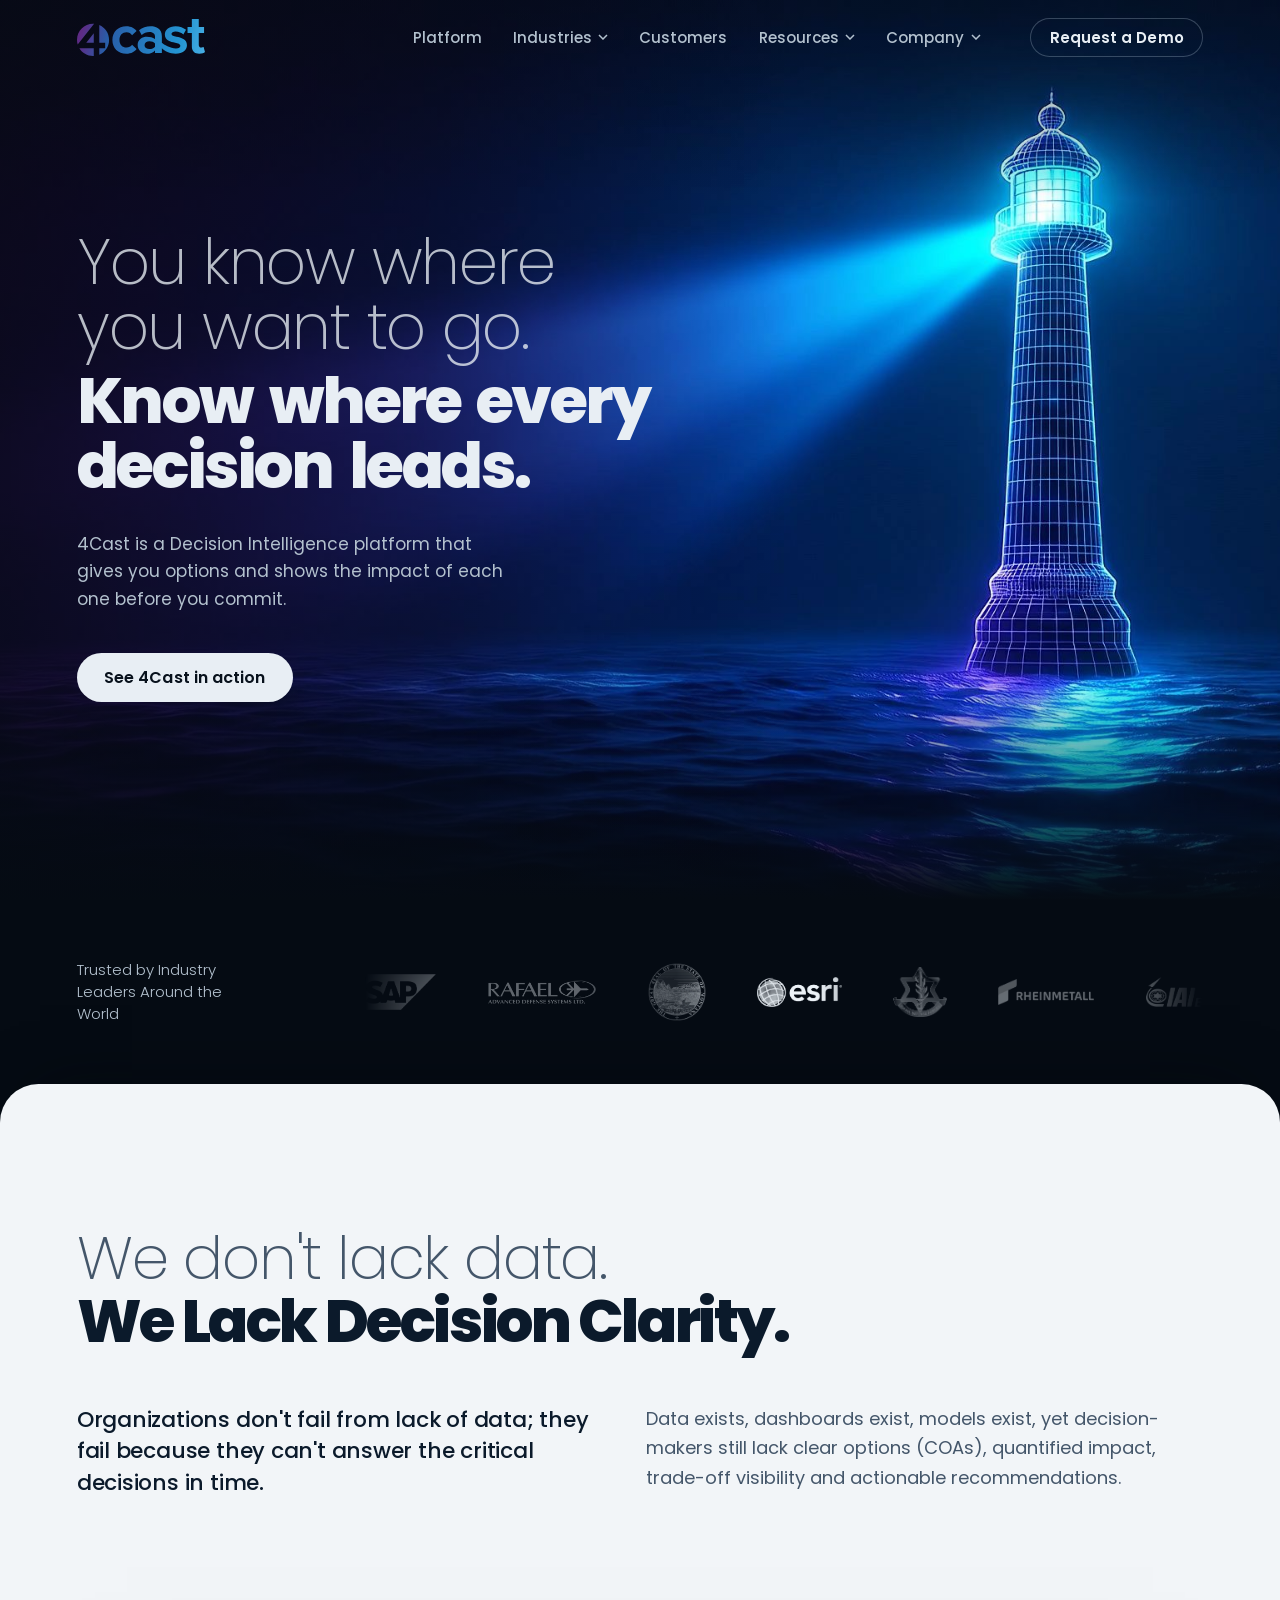
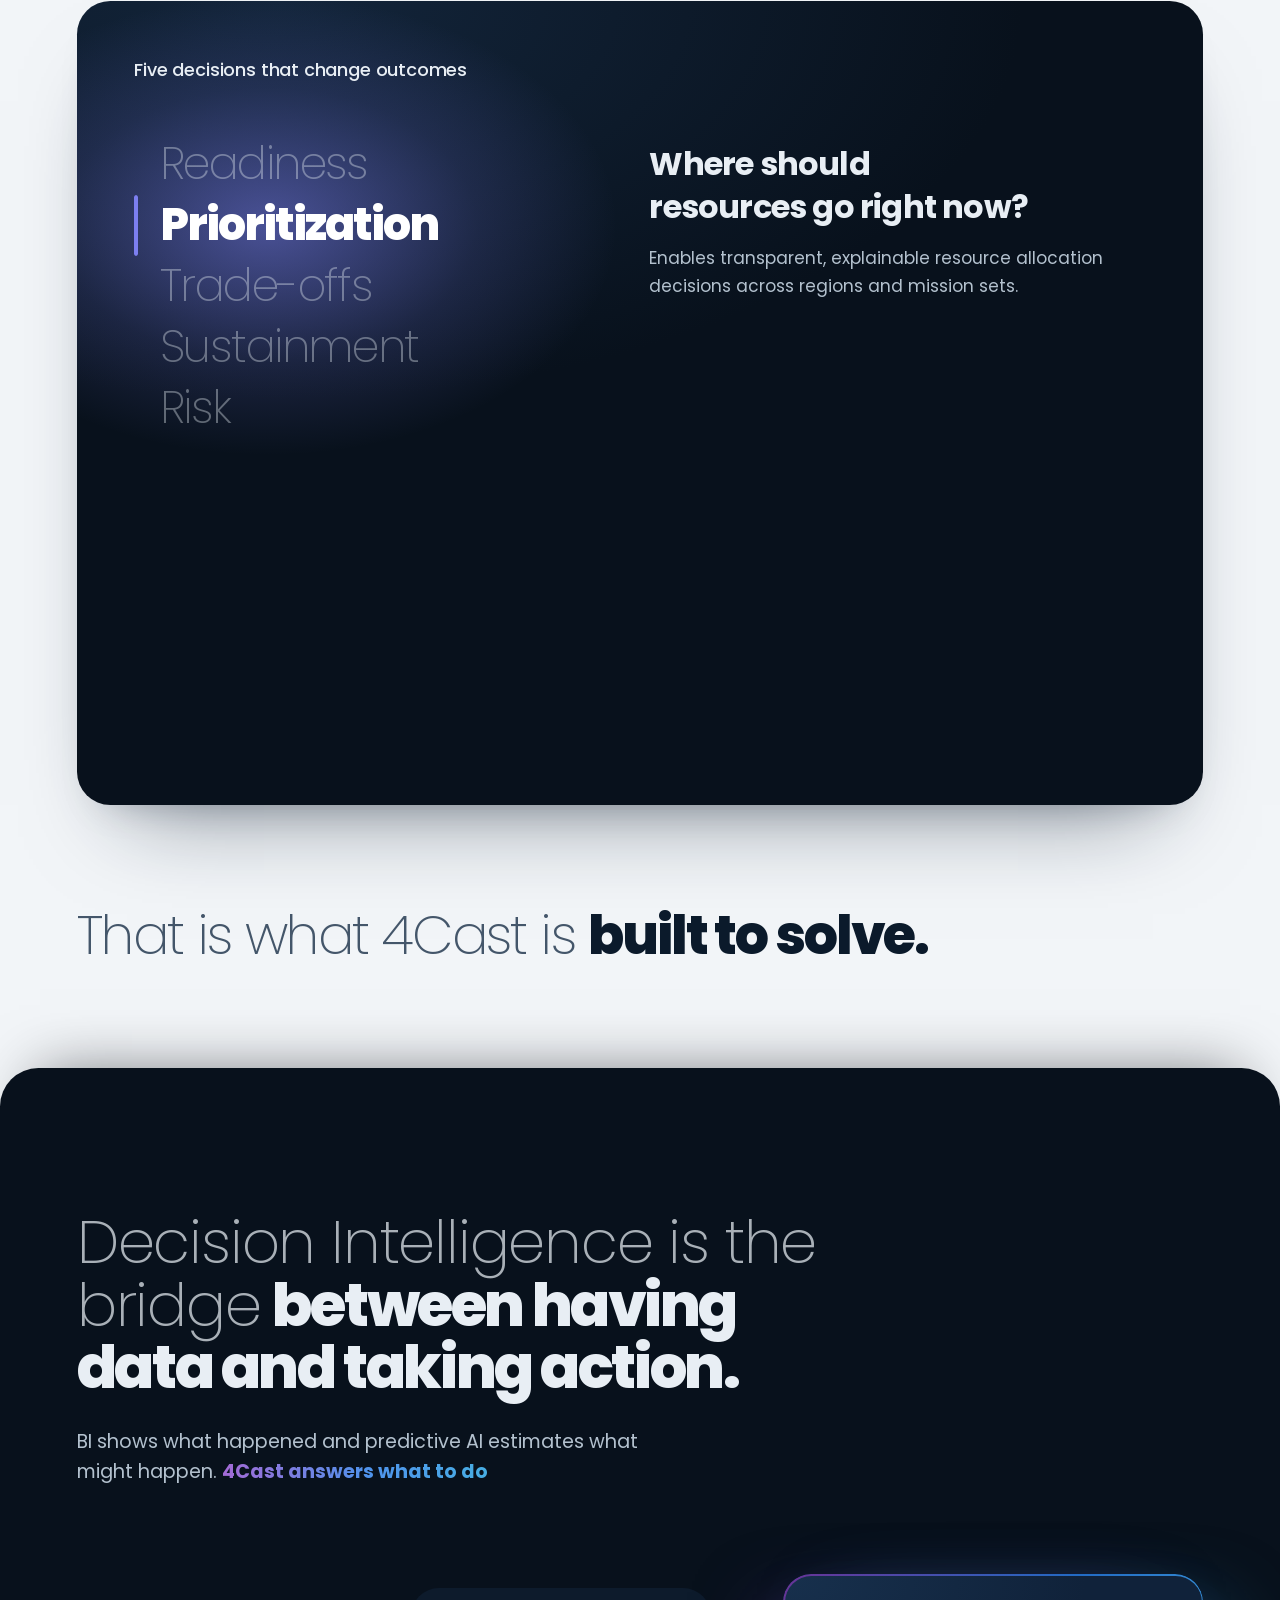
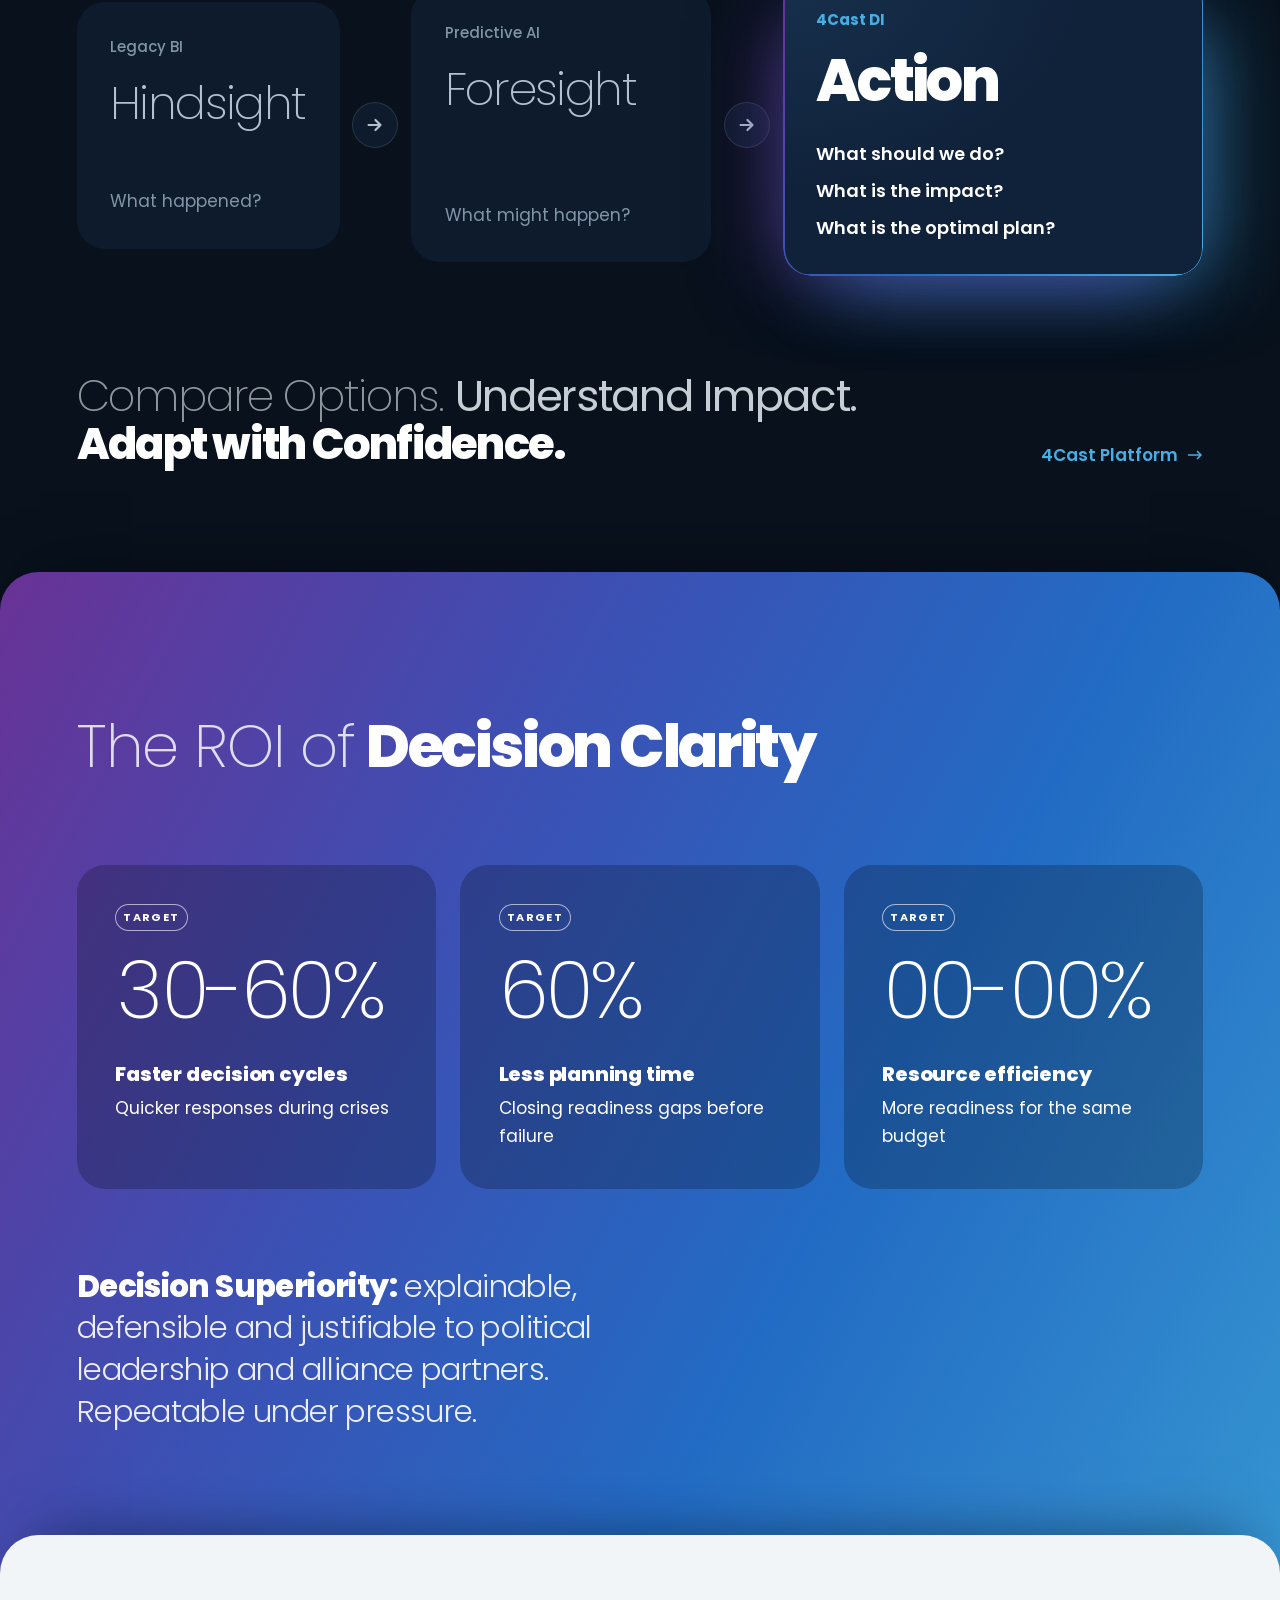
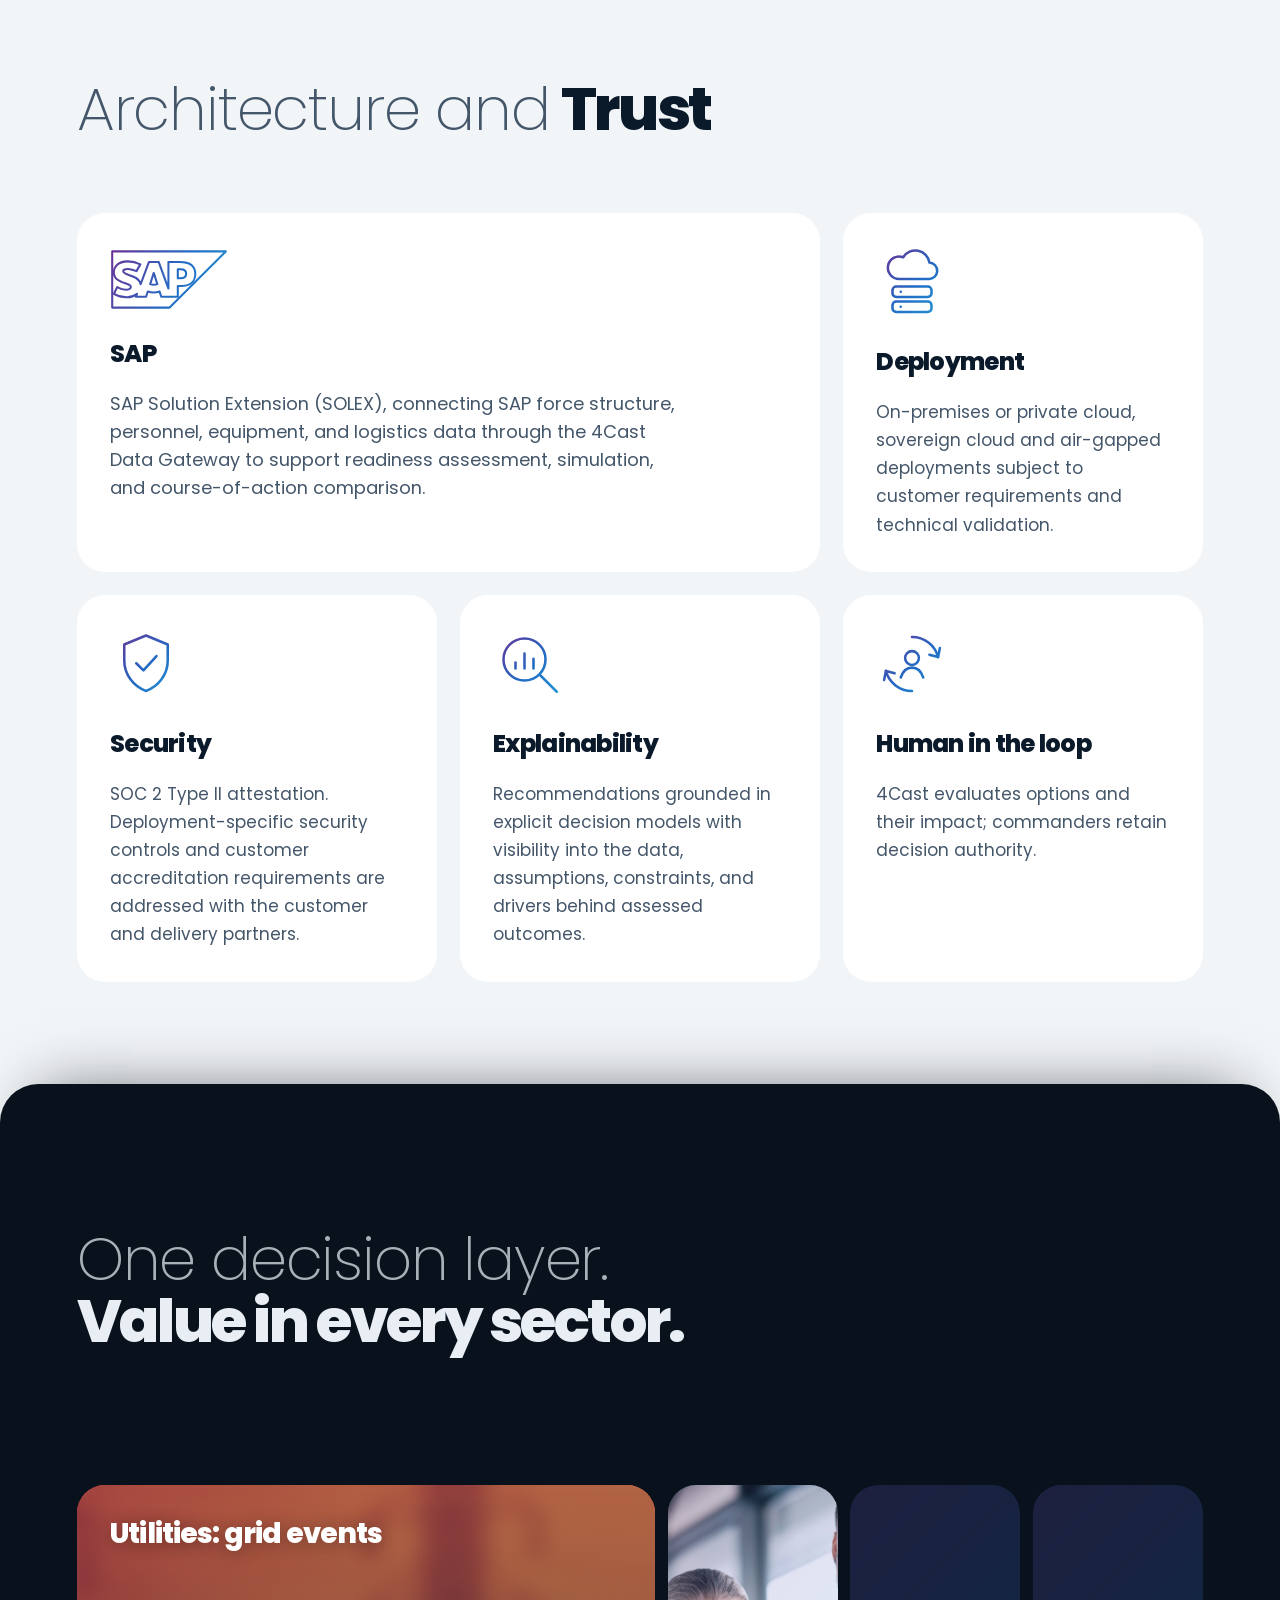
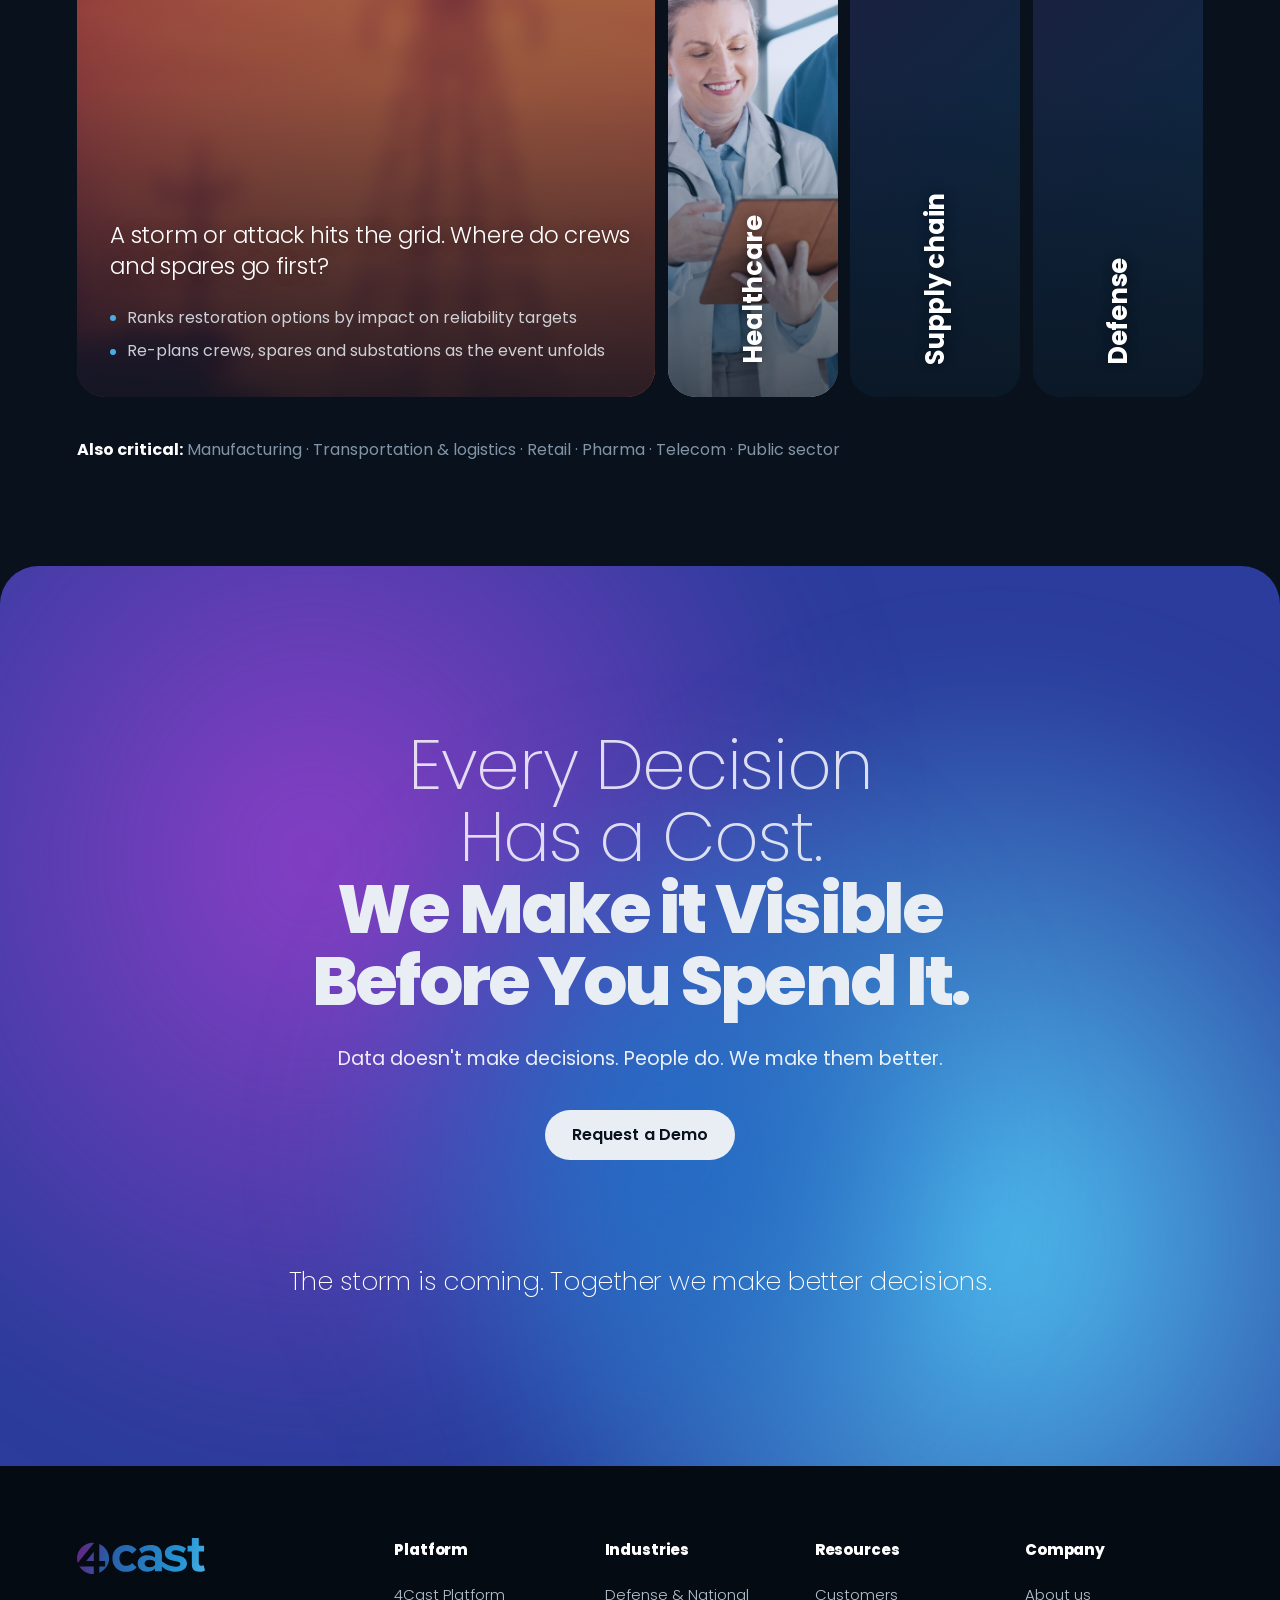
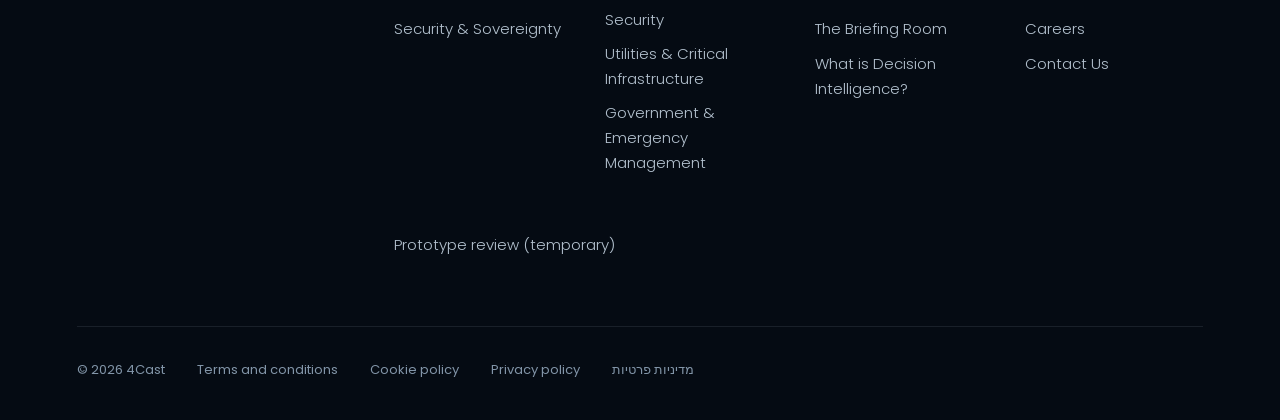
==== commit a3550070: "Footer: temporary link to the prototype review file" ====
--- a/site/index.html
+++ b/site/index.html
@@ -355,6 +355,7 @@
     <div><h4>Industries</h4><span>Defense &amp; National Security</span><span>Utilities &amp; Critical Infrastructure</span><span>Government &amp; Emergency Management</span></div>
     <div><h4>Resources</h4><span>Customers</span><span>The Briefing Room</span><span>What is Decision Intelligence?</span></div>
     <div><h4>Company</h4><span>About us</span><span>Careers</span><span>Contact Us</span></div>
+    <a class="foot__temp" href="review/prototype-review.html" target="_blank" rel="noopener">Prototype review (temporary)</a>
   </div>
   <div class="foot__legal">
     <span>© <span id="yr">2026</span> 4Cast</span>
--- a/site/styles.css
+++ b/site/styles.css
@@ -922,3 +922,13 @@
 
 /* folded panel labels, larger (client request, 2026-11-05) */
 .panel__short { font-size: clamp(1.5rem, 2vw, 1.875rem); font-weight: 700; letter-spacing: -.01em; bottom: 2rem; }
+
+/* logo rail: no centre tick marks (client request, 2026-11-05) */
+.rail::before, .rail::after { display: none; }
+
+/* phones/tablets: the stacked panels size to their content (the desktop row height was leaking in) */
+@media (max-width: 900px) { .panels { height: auto; } }
+
+/* temporary link to the prototype review file (remove before launch) */
+.foot__temp { grid-column: 1 / -1; justify-self: start; margin-top: 1rem; font-size: .8125rem; color: var(--ink-3); text-decoration: underline; text-underline-offset: .25em; }
+.foot__temp:hover { color: var(--sky); }
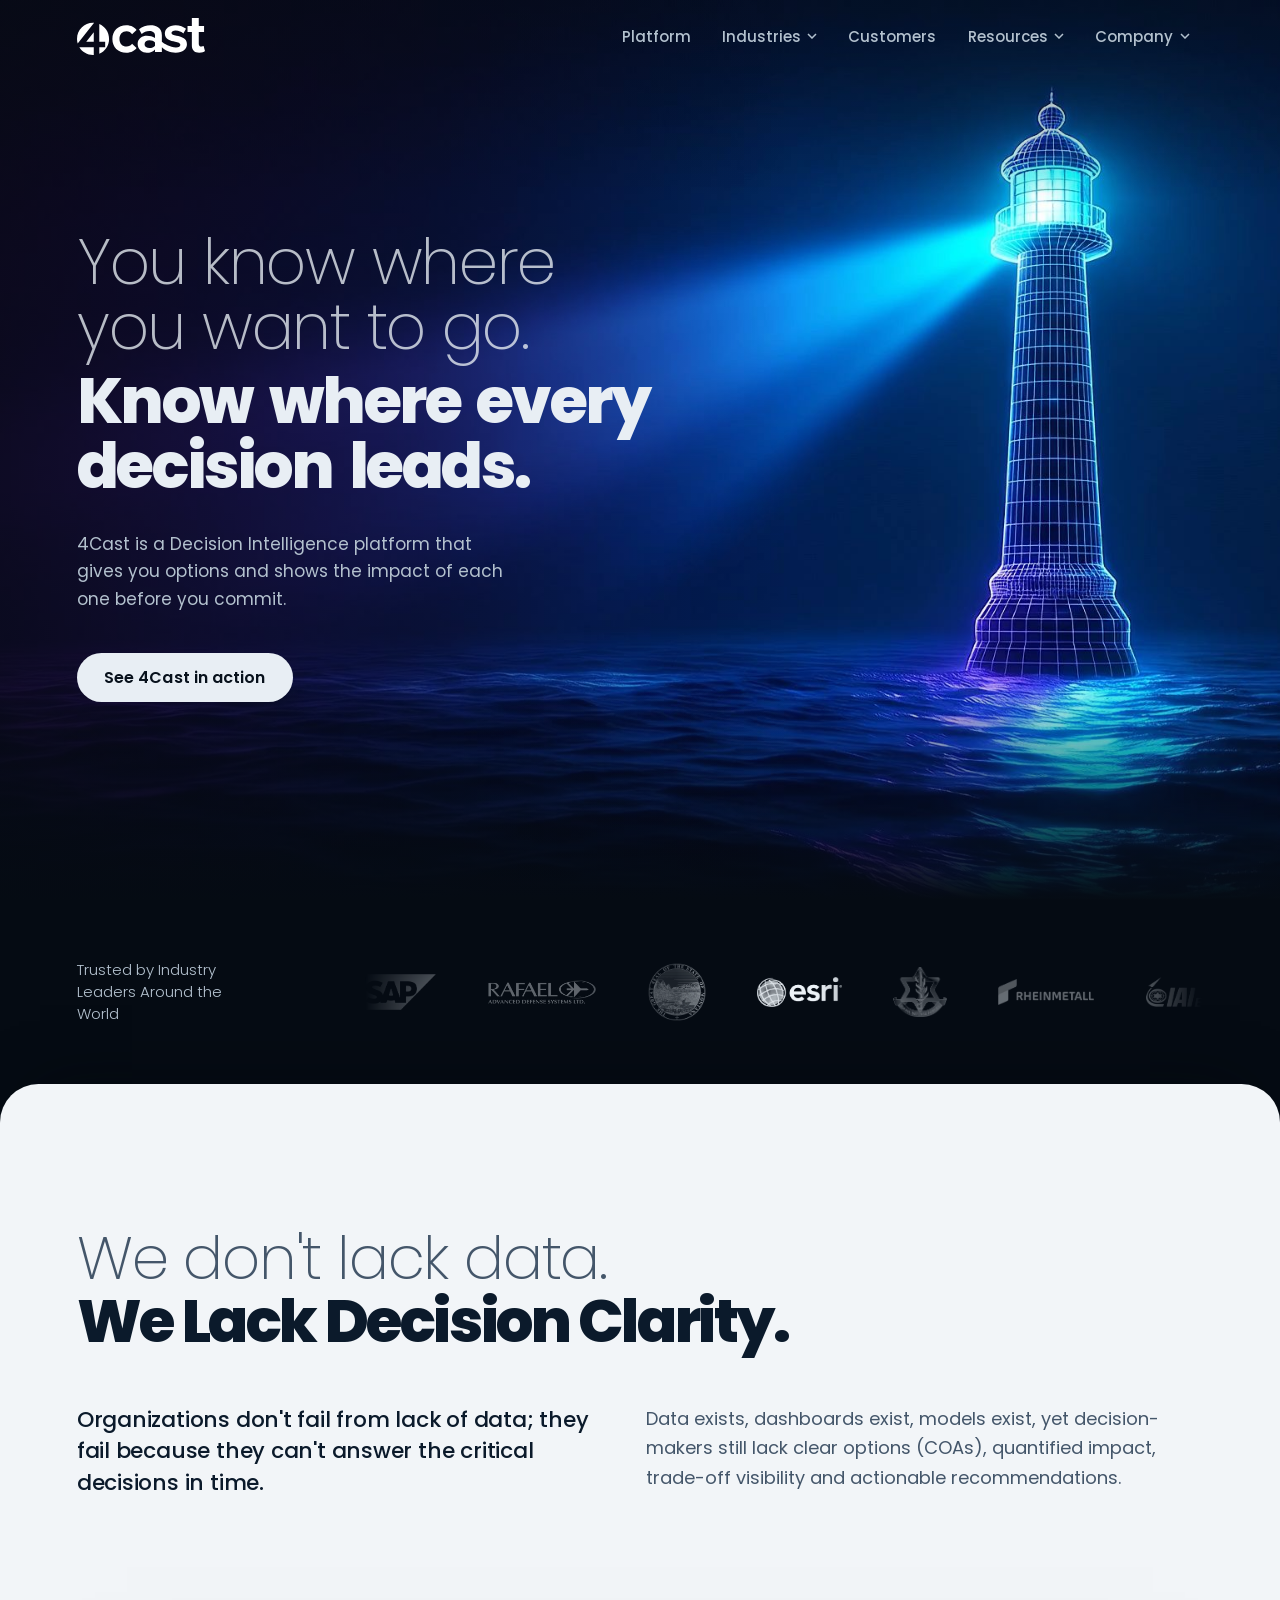
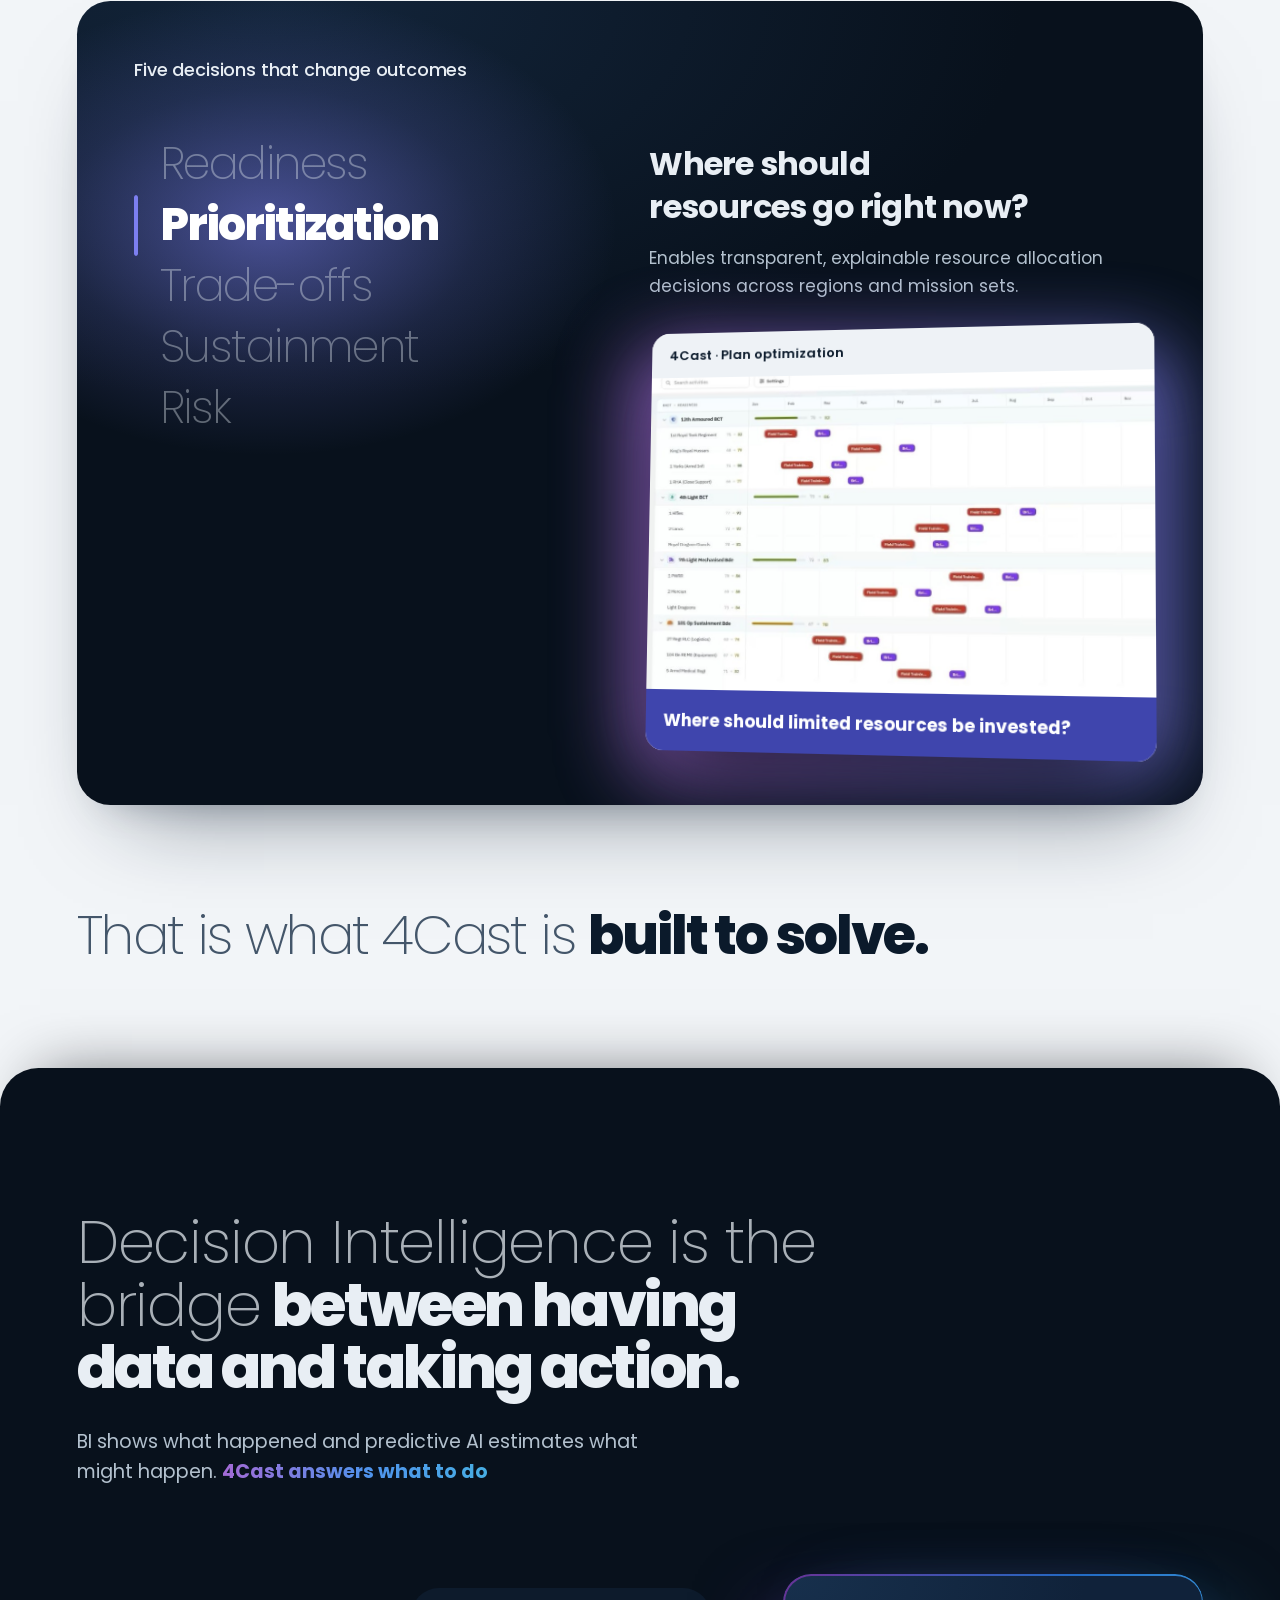
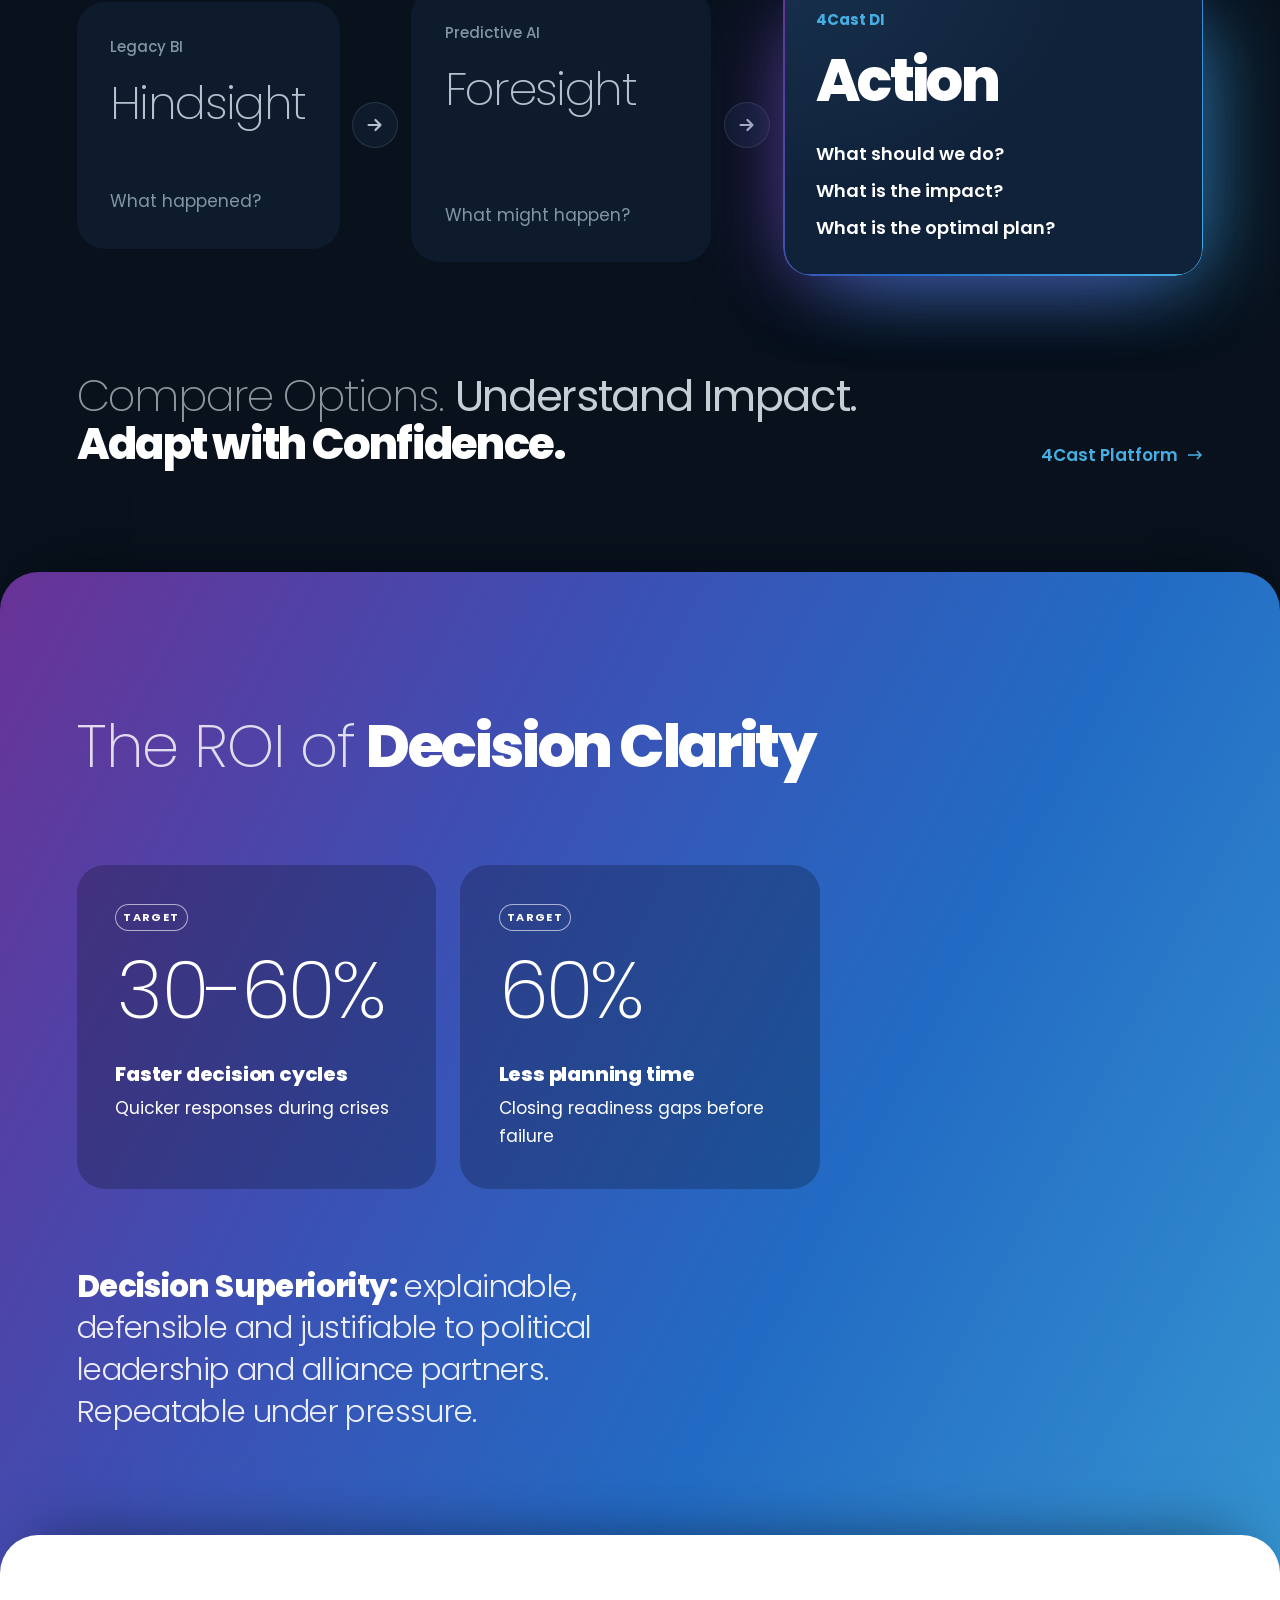
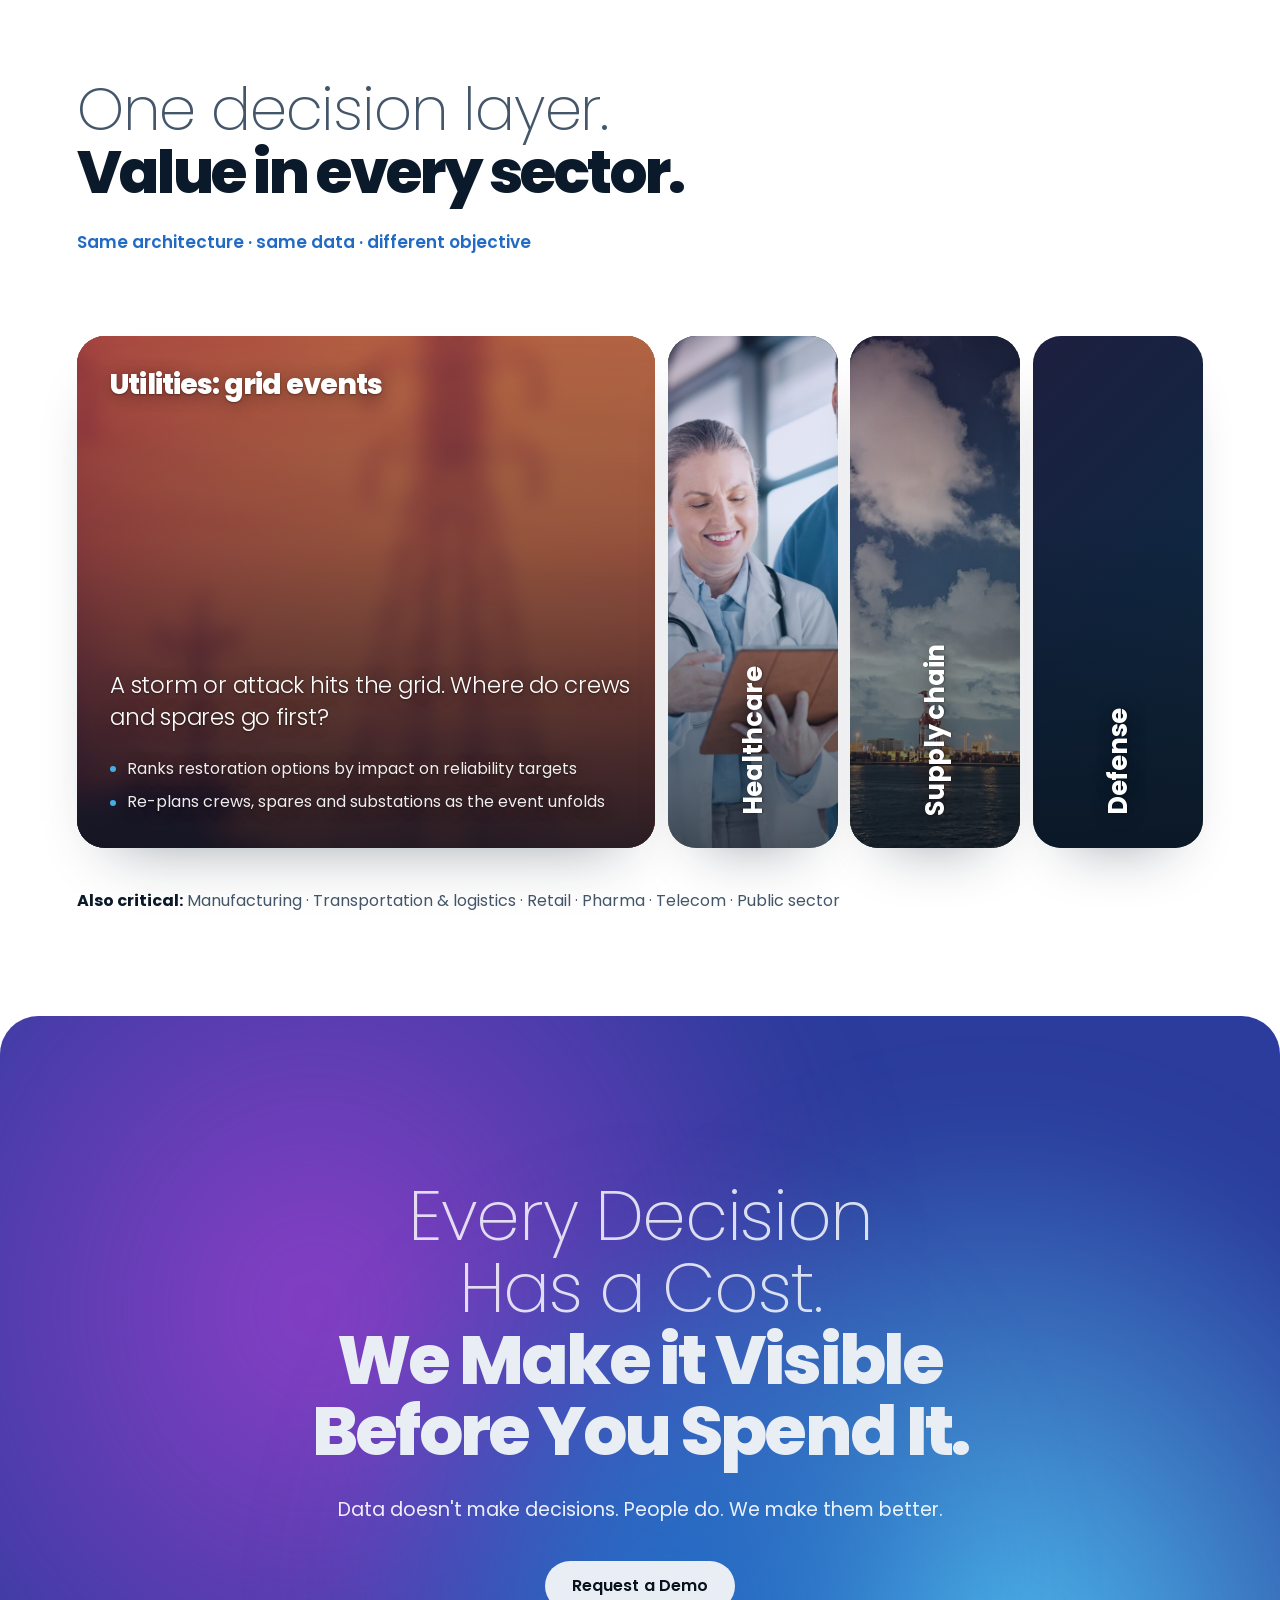
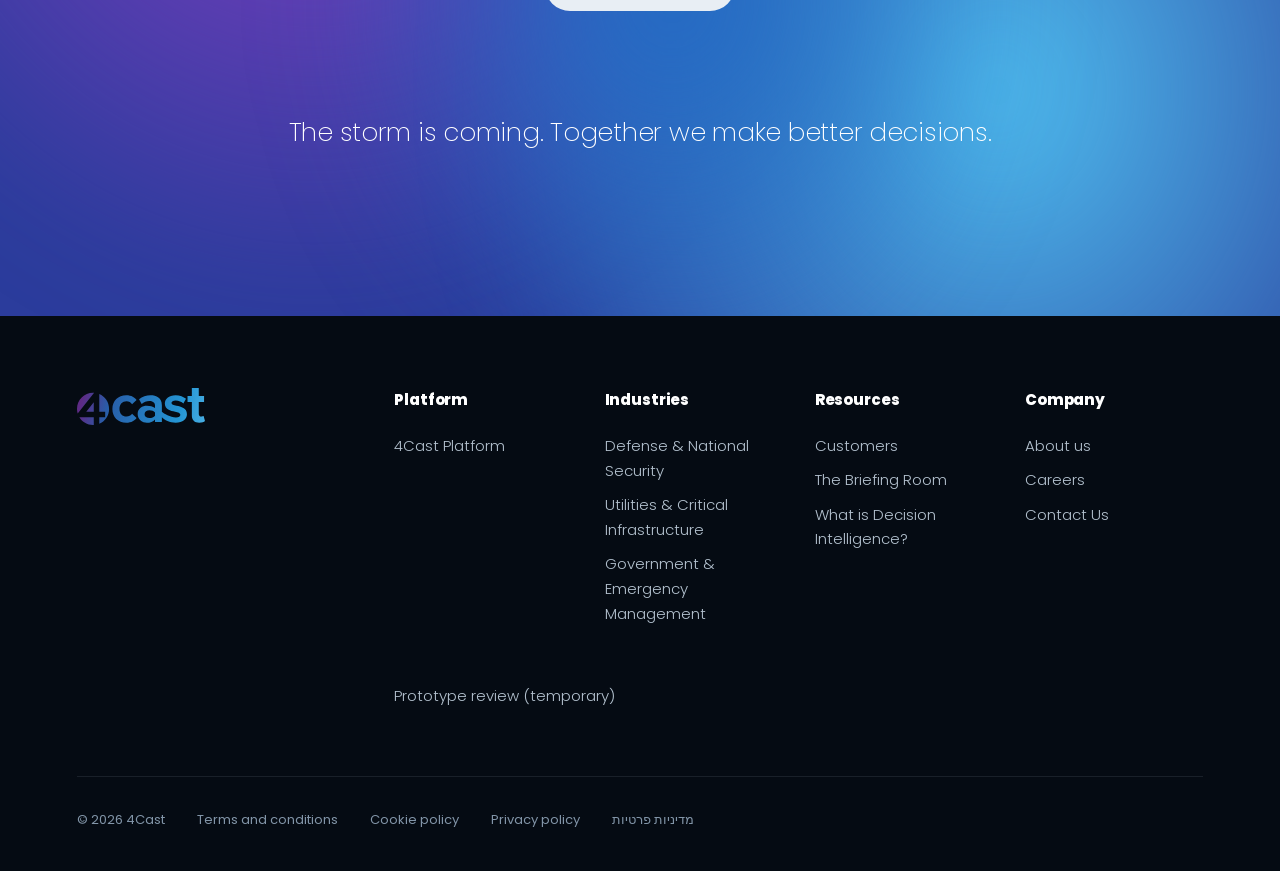
==== commit ab6197cb: "Add Platform and Defense pages, menu and mobile fixes - Platform page: living gradient header, featu" ====
--- a/site/index.html
+++ b/site/index.html
@@ -28,11 +28,11 @@
   </button>
   <nav class="nav__menu" id="nav-menu" aria-label="Main">
     <ul class="nav__list">
-      <li><a href="#platform">Platform</a></li>
+      <li><a href="platform.html">Platform</a></li>
       <li class="has-sub">
         <button type="button" aria-expanded="false">Industries<svg viewBox="0 0 10 6" aria-hidden="true"><path d="M1 1l4 4 4-4"/></svg></button>
         <div class="sub">
-          <a href="#defense"><b>Defense &amp; National Security</b><span>From Force Design to Mission Execution.</span></a>
+          <a href="defense.html"><b>Defense &amp; National Security</b><span>From Force Design to Mission Execution.</span></a>
           <a href="#utilities"><b>Utilities &amp; Critical Infrastructure</b><span>Decision Intelligence for a More Reliable, Resilient, and Sustainable Grid</span></a>
           <a href="#government"><b>Government &amp; Emergency Management</b><span>Decision Intelligence for Government Missions in Planning and Response</span></a>
         </div>
@@ -54,7 +54,6 @@
         </div>
       </li>
     </ul>
-    <a class="btn btn--ghost nav__cta" href="#demo">Request a Demo</a>
   </nav>
 </header>
 
@@ -262,22 +261,9 @@
   </div>
 </section>
 
-<!-- TRUST · day -->
-<section class="sheet sheet--day sheet--trust" aria-labelledby="trust-title">
-  <div class="wrap">
-    <h2 id="trust-title" class="h2"><span class="t-thin">Architecture and</span> <span class="t-heavy">Trust</span></h2>
-    <dl class="pillars">
-      <div class="pillar pillar--wide"><dt><svg class="pillar__icon pillar__icon--sap" viewBox="-8 -8 428.38 220" aria-hidden="true" focusable="false"><defs><linearGradient id="sap-grad" gradientUnits="userSpaceOnUse" x1="0" y1="0" x2="412" y2="204"><stop offset="0" stop-color="#693296"/><stop offset=".55" stop-color="#226BC4"/><stop offset="1" stop-color="#2495d3"/></linearGradient></defs><path d="M0 0H412.38L208.41 204H0Z"/><path class="sap-type" d="m244.727,38.359l-40.593-.025v96.518l-35.46-96.518h-35.16l-30.277,80.716c-3.224-20.352-24.277-27.38-40.84-32.649-10.937-3.512-22.541-8.678-22.434-14.387.091-4.687,6.225-9.04,18.377-8.385,8.17.433,15.373,1.092,29.71,8.006l14.102-24.557c-13.088-6.658-31.169-10.867-45.985-10.883h-.086c-17.277,0-31.677,5.598-40.602,14.824-6.221,6.443-9.572,14.626-9.712,23.679-.227,12.454,4.341,21.292,13.938,28.338,8.104,5.944,18.468,9.794,27.603,12.626,11.27,3.492,20.467,6.526,20.36,13.002-.083,2.355-.977,4.552-2.671,6.337-2.807,2.897-7.124,3.986-13.084,4.098-11.497.243-20.026-1.559-33.61-9.585l-12.536,24.903c13.546,7.705,29.586,12.223,45.952,12.223l2.106-.024c14.247-.256,25.745-4.316,34.929-11.712.527-.416,1.001-.845,1.488-1.277l-4.073,10.874h36.875l6.189-18.822c6.477,2.214,13.847,3.437,21.676,3.437,7.618,0,14.795-1.17,21.156-3.252l5.965,18.637h60.137v-38.969h13.113c31.706,0,50.456-16.147,50.456-43.202,0-30.139-18.219-43.969-57.011-43.969Zm-93.816,82.587c-4.737,0-9.177-.828-13.006-2.275l12.866-40.593h.244l12.643,40.708c-3.801,1.349-8.138,2.16-12.746,2.16Zm96.199-23.324h-8.941v-32.711h8.941c11.927,0,21.437,3.961,21.437,16.139,0,12.602-9.51,16.572-21.437,16.572"/></svg>SAP</dt><dd>SAP Solution Extension (SOLEX), connecting SAP force structure, personnel, equipment, and logistics data through the 4Cast Data Gateway to support readiness assessment, simulation, and course-of-action comparison.</dd></div>
-      <div class="pillar"><dt><svg class="pillar__icon" viewBox="0 0 48 48" aria-hidden="true" focusable="false"><path d="M15.5 22a7.5 7.5 0 1 1 2.6-14.5A9.5 9.5 0 0 1 35.6 11 5.5 5.5 0 0 1 35 22Z"/><rect x="11" y="27" width="26" height="7" rx="2.5"/><rect x="11" y="37" width="26" height="7" rx="2.5"/><path d="M16.5 30.5h.01M16.5 40.5h.01"/></svg>Deployment</dt><dd>On-premises or private cloud, sovereign cloud and air-gapped deployments subject to customer requirements and technical validation.</dd></div>
-      <div class="pillar"><dt><svg class="pillar__icon" viewBox="0 0 48 48" aria-hidden="true" focusable="false"><path d="M24 5 9.5 11v10.5c0 9.6 6.2 17.5 14.5 20.5 8.3-3 14.5-10.9 14.5-20.5V11Z"/><path d="m17.5 23.5 4.8 4.8 8.7-9.6"/></svg>Security</dt><dd>SOC 2 Type II attestation. Deployment-specific security controls and customer accreditation requirements are addressed with the customer and delivery partners.</dd></div>
-      <div class="pillar"><dt><svg class="pillar__icon" viewBox="0 0 48 48" aria-hidden="true" focusable="false"><circle cx="21" cy="21" r="14"/><path d="m31.5 31.5 11 11"/><path d="M15 27v-4M21 27v-10M27 27v-6.5"/></svg>Explainability</dt><dd>Recommendations grounded in explicit decision models with visibility into the data, assumptions, constraints, and drivers behind assessed outcomes.</dd></div>
-      <div class="pillar"><dt><svg class="pillar__icon" viewBox="0 0 48 48" aria-hidden="true" focusable="false"><circle cx="24" cy="20" r="4.6"/><path d="M16.5 33c1.4-4.3 4.3-6.6 7.5-6.6s6.1 2.3 7.5 6.6"/><path d="M24 6a18 18 0 0 1 17.4 13.4"/><path d="m42.6 13.4-1.2 6-5.8-1.6"/><path d="M24 42A18 18 0 0 1 6.6 28.6"/><path d="m5.4 34.6 1.2-6 5.8 1.6"/></svg>Human in the loop</dt><dd>4Cast evaluates options and their impact; commanders retain decision authority.</dd></div>
-    </dl>
-  </div>
-</section>
 
 <!-- SECTORS · night -->
-<section class="sheet sheet--night" id="serve" aria-labelledby="serve-title">
+<section class="sheet sheet--day" id="serve" aria-labelledby="serve-title">
   <div class="wrap">
     <h2 id="serve-title" class="h2"><span class="sr">Who We Serve: </span><span class="t-thin">One decision layer.</span> <span class="t-heavy">Value in every sector.</span></h2>
     <p class="arch">Same architecture · same data · different objective</p>
@@ -338,7 +324,7 @@
   <div class="close__copy">
     <h2 id="close-title" class="h2 h2--xl"><span class="t-thin">Every Decision Has a Cost.</span> <span class="t-heavy">We Make it Visible Before You Spend It.</span></h2>
     <p class="lede">Data doesn't make decisions. People do. We make them better.</p>
-    <p><a class="btn btn--light" href="#contact">Request a Demo</a></p>
+    <p><a class="btn btn--light">Request a Demo</a></p>
     <p class="storm">The storm is coming. Together we make better decisions.</p>
   </div>
 </section>
@@ -351,8 +337,8 @@
     <img class="nav__logo" src="assets/brand/4cast.svg" width="480" height="138" alt="4Cast">
   </div>
   <div class="foot__cols" aria-label="Site map">
-    <div><h4>Platform</h4><span>4Cast Platform</span><span>Security &amp; Sovereignty</span></div>
-    <div><h4>Industries</h4><span>Defense &amp; National Security</span><span>Utilities &amp; Critical Infrastructure</span><span>Government &amp; Emergency Management</span></div>
+    <div><h4>Platform</h4><a href="platform.html">4Cast Platform</a></div>
+    <div><h4>Industries</h4><a href="defense.html">Defense &amp; National Security</a><span>Utilities &amp; Critical Infrastructure</span><span>Government &amp; Emergency Management</span></div>
     <div><h4>Resources</h4><span>Customers</span><span>The Briefing Room</span><span>What is Decision Intelligence?</span></div>
     <div><h4>Company</h4><span>About us</span><span>Careers</span><span>Contact Us</span></div>
     <a class="foot__temp" href="review/prototype-review.html" target="_blank" rel="noopener">Prototype review (temporary)</a>
--- a/site/styles.css
+++ b/site/styles.css
@@ -932,3 +932,371 @@
 /* temporary link to the prototype review file (remove before launch) */
 .foot__temp { grid-column: 1 / -1; justify-self: start; margin-top: 1rem; font-size: .8125rem; color: var(--ink-3); text-decoration: underline; text-underline-offset: .25em; }
 .foot__temp:hover { color: var(--sky); }
+
+/* ==========================================================================
+   Platform page (platform.html): night page, alternating capability rows,
+   each screenshot floating forward on a light in its own brand-ramp colour.
+   ========================================================================== */
+.pf { background: var(--night); }
+.pf-hero { position: relative; overflow: hidden; padding: clamp(9rem, 15vw, 12rem) var(--gut) 0; }
+.pf-title { font-size: clamp(2.6rem, 6vw, 6rem); line-height: 1.02; letter-spacing: -.035em; max-width: 15ch; text-wrap: balance; }
+.pf-title .t-thin { display: block; color: rgba(232, 238, 244, .72); }
+.pf-title .t-heavy { display: block; }
+.pf-sub { margin-top: 1.75rem; font-size: clamp(1.25rem, 2vw, 1.75rem); font-weight: 600; letter-spacing: -.015em;
+  background: linear-gradient(90deg, #b48ae0, #6fa6f0 55%, #6cc3f0); -webkit-background-clip: text; background-clip: text; -webkit-text-fill-color: transparent; color: transparent; width: fit-content; }
+.pf-intro { margin-top: 1.5rem; display: grid; grid-template-columns: repeat(2, minmax(0, 1fr)); gap: clamp(1.5rem, 4vw, 4rem); max-width: 68rem; color: var(--ink-2); font-size: 1.125rem; line-height: 1.65; }
+.pf-intro p:first-child { color: var(--ink); font-weight: 500; font-size: clamp(1.1875rem, 1.6vw, 1.375rem); line-height: 1.5; }
+
+/* the graphic strip: a slow band of brand light with faint data lines drifting through it */
+.pf-strip {
+  position: relative; height: clamp(120px, 14vw, 190px); margin-top: clamp(4rem, 7vw, 6rem); overflow: hidden;
+  background: var(--grad);
+  -webkit-mask-image: linear-gradient(90deg, transparent, #000 12%, #000 88%, transparent); mask-image: linear-gradient(90deg, transparent, #000 12%, #000 88%, transparent);
+}
+.pf-strip::before {
+  content: ""; position: absolute; inset: 0;
+  background: repeating-linear-gradient(90deg, rgba(255, 255, 255, .14) 0 1px, transparent 1px 64px);
+}
+.pf-strip span { position: absolute; left: -10%; width: 120%; height: 2px; border-radius: 2px; background: linear-gradient(90deg, transparent, rgba(255, 255, 255, .85) 50%, transparent); opacity: .55; }
+.pf-strip span:nth-child(1) { top: 28%; animation: pf-line 9s linear infinite; }
+.pf-strip span:nth-child(2) { top: 54%; animation: pf-line 12s linear infinite reverse; opacity: .4; }
+.pf-strip span:nth-child(3) { top: 76%; animation: pf-line 15s linear infinite; opacity: .3; }
+@keyframes pf-line { from { transform: translateX(-30%); } to { transform: translateX(30%); } }
+
+/* capabilities */
+.pf-caps { padding: clamp(6rem, 11vw, 9rem) var(--gut) clamp(7rem, 12vw, 10rem); }
+.caps { list-style: none; margin: 0 auto; padding: 0; max-width: var(--max); display: grid; gap: clamp(6rem, 11vw, 9rem); }
+.cap { display: grid; grid-template-columns: minmax(0, 1.35fr) minmax(0, 1fr); gap: clamp(2.5rem, 6vw, 6rem); align-items: center; }
+.cap--flip { grid-template-columns: minmax(0, 1fr) minmax(0, 1.35fr); }
+.cap--flip .cap__media { order: 2; }
+.cap__media { position: relative; perspective: 1200px; }
+.cap__light {
+  position: absolute; inset: 8% 4% -6% 2%; border-radius: 28px; pointer-events: none;
+  background: linear-gradient(90deg, var(--hue-prev), var(--hue)); filter: blur(46px); opacity: .7;
+}
+.cap__screen {
+  position: relative; aspect-ratio: 16 / 10; border-radius: 18px; overflow: hidden; background: #eef2f6;
+  display: grid; place-items: center;
+  transform: rotateY(-6deg) rotateX(2deg); transform-origin: 0 50%;
+  box-shadow: 0 40px 70px -30px rgba(0, 0, 0, .75);
+  transition: transform .7s var(--ease-out);
+}
+.cap--flip .cap__screen { transform: rotateY(6deg) rotateX(2deg); transform-origin: 100% 50%; }
+.cap__ph { font-size: .875rem; font-weight: 500; color: var(--d-ink-2); padding: .5rem 1rem; border-radius: 999px; box-shadow: inset 0 0 0 1px rgba(11, 26, 43, .14); }
+@media (hover: hover) and (pointer: fine) {
+  .cap:hover .cap__screen { transform: rotateY(-2deg) rotateX(1deg); }
+  .cap--flip:hover .cap__screen { transform: rotateY(2deg) rotateX(1deg); }
+}
+.cap__label { font-size: 1rem; font-weight: 700; color: var(--hue); letter-spacing: .005em; }
+.cap__h { margin-top: .75rem; font-size: clamp(1.9rem, 3vw, 2.9rem); font-weight: 800; letter-spacing: -.035em; line-height: 1.08; text-wrap: balance; }
+.cap__p { margin-top: 1rem; font-size: 1.125rem; line-height: 1.6; color: var(--ink-2); max-width: 40ch; }
+.cap__p + .cap__p { margin-top: .5rem; }
+.cap__tags { margin-top: 1.25rem; font-size: .9375rem; font-weight: 600; color: var(--ink); letter-spacing: .01em; }
+
+/* trust tiles + demo button */
+.pf-trust { margin-top: 0; padding-top: clamp(5rem, 9vw, 7rem); }
+.pillars--3 { margin-top: 0; grid-template-columns: repeat(3, minmax(0, 1fr)); }
+.pf-cta { margin-top: clamp(3.5rem, 6vw, 5rem); text-align: center; }
+.btn--dark { background: var(--d-ink); color: #fff; }
+@media (hover: hover) and (pointer: fine) { .btn--dark:hover { background: var(--blue); } }
+.nav__list a[aria-current="page"] { color: #fff; }
+
+@media (max-width: 900px) {
+  .pf-intro { grid-template-columns: 1fr; gap: 1rem; }
+  .cap, .cap--flip { grid-template-columns: 1fr; gap: 2rem; }
+  .cap--flip .cap__media { order: 0; }
+  .cap__screen, .cap--flip .cap__screen { transform: none; }
+  .pillars--3 { grid-template-columns: 1fr; }
+}
+@media (max-width: 600px) {
+  .pf-hero { padding-inline: 16px; }
+  .pf-caps { padding-inline: 16px; }
+}
+@media (prefers-reduced-motion: reduce) { .pf-strip span { animation: none; } }
+
+/* capability videos (platform page): fill the floating screen at their own 16:9 shape */
+.cap__screen--video { aspect-ratio: 16 / 9; background: #0d1b2c; }
+.cap__video { width: 100%; height: 100%; object-fit: cover; display: block; }
+
+/* capability videos: never show browser playback controls or overlays */
+.cap__video { pointer-events: none; }
+.cap__video::-webkit-media-controls, .cap__video::-webkit-media-controls-start-playback-button, .cap__video::-webkit-media-controls-overlay-play-button { display: none !important; -webkit-appearance: none; }
+
+/* "Play again" over a finished capability video */
+.cap__replay {
+  position: absolute; left: 50%; top: 50%; translate: -50% -50%; z-index: 2;
+  display: inline-flex; align-items: center; gap: .55rem; padding: .85rem 1.4rem; border: 0; border-radius: 999px; cursor: pointer;
+  font: 600 1rem/1 Poppins, sans-serif; color: var(--night); background: rgba(255, 255, 255, .94);
+  box-shadow: 0 14px 30px -12px rgba(0, 0, 0, .55);
+  opacity: 0; scale: .96; transition: opacity .35s ease, scale .35s var(--ease-out), background-color .2s ease;
+}
+.cap__replay.is-on { opacity: 1; scale: 1; }
+.cap__replay:active { scale: .97; }
+.cap__replay svg { width: 18px; height: 18px; fill: none; stroke: currentColor; stroke-width: 2.2; stroke-linecap: round; stroke-linejoin: round; }
+@media (hover: hover) and (pointer: fine) { .cap__replay:hover { background: #fff; } }
+.cap__screen--video::after { content: ""; position: absolute; inset: 0; background: rgba(8, 17, 28, 0); transition: background-color .35s ease; pointer-events: none; }
+.cap__screen--video:has(.cap__replay.is-on)::after { background: rgba(8, 17, 28, .35); }
+
+/* more breathing room between the nine capabilities (client request, 2026-11-09) */
+.caps { gap: clamp(8rem, 15vw, 13rem); }
+@media (max-width: 900px) { .caps { gap: clamp(5rem, 14vw, 7rem); } }
+
+/* even more room between the nine capabilities (client request, 2026-11-09) */
+.caps { gap: clamp(10rem, 19vw, 16rem); }
+@media (max-width: 900px) { .caps { gap: clamp(6rem, 18vw, 8.5rem); } }
+
+/* unlinked buttons (no href yet) still look and feel like buttons */
+a.btn:not([href]) { cursor: pointer; }
+
+/* platform header: a clean brand-gradient field (client choice H2, no grid, 2026-11-09) */
+.pf-hero { background: var(--grad); padding-bottom: clamp(5rem, 9vw, 7.5rem); border-radius: 0 0 clamp(24px, 3vw, 44px) clamp(24px, 3vw, 44px); }
+.pf-title .t-thin { color: rgba(255, 255, 255, .82); }
+.pf-title .t-heavy { color: #fff; }
+.pf-sub { background: none; -webkit-text-fill-color: #fff; color: #fff; }
+.pf-intro { color: rgba(255, 255, 255, .88); }
+.pf-intro p:first-child { color: #fff; }
+
+/* platform page: the nav sits on the gradient, so it starts in its solid dark state to keep the logo legible */
+.page-platform .nav { background: rgba(5, 11, 19, .82); backdrop-filter: blur(14px); -webkit-backdrop-filter: blur(14px); box-shadow: 0 1px 0 var(--rule); }
+
+/* platform header: a living gradient. The brand gradient slowly flows across the header,
+   and two soft clouds of purple and sky drift over it (client request, 2026-11-09) */
+.pf-hero {
+  isolation: isolate;
+  background: linear-gradient(118deg, #693296 0%, #3d4fb3 22%, #226BC4 42%, #3593d0 58%, #3d4fb3 78%, #693296 100%);
+  background-size: 260% 260%;
+  animation: pf-flow 18s ease-in-out infinite alternate;
+}
+.pf-hero::before, .pf-hero::after {
+  content: ""; position: absolute; z-index: -1; border-radius: 50%; pointer-events: none; filter: blur(60px);
+}
+.pf-hero::before { width: 60%; height: 120%; left: -12%; top: -30%; background: radial-gradient(closest-side, rgba(150, 70, 210, .65), transparent); animation: pf-cloud-a 13s ease-in-out infinite; }
+.pf-hero::after { width: 55%; height: 110%; right: -10%; bottom: -35%; background: radial-gradient(closest-side, rgba(92, 192, 238, .6), transparent); animation: pf-cloud-b 16s ease-in-out infinite; }
+@keyframes pf-flow { 0% { background-position: 0% 30%; } 100% { background-position: 100% 70%; } }
+@keyframes pf-cloud-a { 0%, 100% { transform: none; } 50% { transform: translate(35%, 20%) scale(1.2); } }
+@keyframes pf-cloud-b { 0%, 100% { transform: none; } 50% { transform: translate(-40%, -18%) scale(1.15); } }
+@media (prefers-reduced-motion: reduce) { .pf-hero, .pf-hero::before, .pf-hero::after { animation: none; } }
+
+/* platform subtitle as a white capsule (client request, 2026-11-09) */
+.pf-sub { display: inline-block; width: auto; padding: .55em 1.1em; border-radius: 999px; background: #fff; -webkit-text-fill-color: var(--d-ink); color: var(--d-ink); font-size: clamp(1rem, 1.5vw, 1.25rem); box-shadow: 0 10px 28px -14px rgba(11, 26, 43, .55); }
+
+/* platform header photo, blended into the living gradient: screen keeps the dark areas as pure gradient
+   (text stays legible) and lets the glowing tablet light the brand colours from within */
+.pf-hero__img {
+  position: absolute; inset: 0; z-index: -2; pointer-events: none;
+  background: url("assets/platform/hero-tablet.jpg") 78% 55% / cover no-repeat;
+  mix-blend-mode: screen; opacity: .9;
+  -webkit-mask-image: linear-gradient(90deg, transparent 0%, rgba(0,0,0,.35) 30%, #000 60%); mask-image: linear-gradient(90deg, transparent 0%, rgba(0,0,0,.35) 30%, #000 60%);
+}
+@media (max-width: 900px) { .pf-hero__img { background-position: 70% 100%; -webkit-mask-image: linear-gradient(180deg, transparent 35%, #000 85%); mask-image: linear-gradient(180deg, transparent 35%, #000 85%); opacity: .75; } }
+
+/* "Platform features" title above the capabilities */
+.pf-caps__title { max-width: var(--max); margin: 0 auto clamp(5rem, 9vw, 8rem); }
+.pf-caps__title .t-thin { color: rgba(232, 238, 244, .72); }
+
+/* header gradient at lower strength over the night base, so the photo reads more (client request, 2026-11-09) */
+.pf-hero {
+  background-color: var(--night);
+  background-image: linear-gradient(118deg, rgba(105, 50, 150, .78) 0%, rgba(61, 79, 179, .78) 22%, rgba(34, 107, 196, .78) 42%, rgba(53, 147, 208, .78) 58%, rgba(61, 79, 179, .78) 78%, rgba(105, 50, 150, .78) 100%);
+}
+
+.pf-caps__title { font-size: clamp(1.75rem, 3vw, 2.75rem); }
+
+/* Who We Serve on a light sheet (client request, 2026-11-09) */
+#serve { background: #fff; }
+#serve .arch { color: var(--blue); }
+#serve .also { color: var(--d-ink-2); }
+#serve .also b { color: var(--d-ink); }
+#serve .panel { box-shadow: 0 30px 60px -36px rgba(11, 26, 43, .45); }
+
+/* sector panels: dependable contrast for white text on bright photos (client request, 2026-11-09).
+   A top scrim behind the title, a deeper bottom scrim behind the body and the vertical labels,
+   and a light overall dim, while the middle of each photo stays bright. */
+.panel::before {
+  background:
+    linear-gradient(180deg, rgba(8, 17, 28, .55) 0%, rgba(8, 17, 28, 0) 26%, rgba(8, 17, 28, 0) 42%, rgba(8, 17, 28, .82) 78%, rgba(8, 17, 28, .9) 100%),
+    rgba(8, 17, 28, .18),
+    linear-gradient(135deg, rgba(105, 50, 150, .2), rgba(34, 107, 196, .14) 55%, rgba(71, 174, 227, .1));
+}
+.panel.is-open::before {
+  background:
+    linear-gradient(180deg, rgba(8, 17, 28, .62) 0%, rgba(8, 17, 28, .2) 26%, rgba(8, 17, 28, .3) 45%, rgba(8, 17, 28, .86) 72%, rgba(8, 17, 28, .93) 100%),
+    rgba(8, 17, 28, .2),
+    linear-gradient(135deg, rgba(105, 50, 150, .22), rgba(34, 107, 196, .16) 55%, rgba(71, 174, 227, .12));
+}
+.panel__more { color: rgba(255, 255, 255, .92); }
+.panel__short, .panel__title, .panel__q, .panel__more { text-shadow: 0 1px 2px rgba(0, 0, 0, .35), 0 2px 18px rgba(0, 0, 0, .35); }
+@media (max-width: 900px) {
+  .panel::before { background: linear-gradient(180deg, rgba(8, 17, 28, .6), rgba(8, 17, 28, .88)), linear-gradient(135deg, rgba(105, 50, 150, .2), rgba(34, 107, 196, .15)); }
+}
+
+/* ==========================================================================
+   DEFENSE PAGE (2026-11-09): platform header with the defense photo, one decision
+   layer, four solution families in tabs, and the four-step readiness card
+   ========================================================================== */
+/* the convoy photo is grey and soft; luminosity keeps the brand hues and lets the
+   wet road and lights carry the picture, faded off on the text side */
+.df-hero .pf-hero__img {
+  background-image: url("assets/defense/defense-bg.jpg"); background-position: 62% 50%;
+  mix-blend-mode: luminosity; opacity: .55;
+}
+
+/* --- decision layer --- */
+.df-layer { padding: clamp(6rem, 11vw, 9rem) var(--gut) clamp(8rem, 13vw, 11rem); }
+.df-layer__title { max-width: 22ch; font-size: clamp(2rem, 4vw, 3.75rem); }
+.df-layer__title .t-thin { color: rgba(232, 238, 244, .72); }
+/* option A (2026-11-09): Planning → Crisis → Conflict in a row, an Adapt loop arching back
+   from Conflict to Planning above them, and every phase fed from below by the 4Cast core */
+.df-sys { --gap: clamp(2.5rem, 5vw, 4rem); --c1: calc((100% - 2 * var(--gap)) / 6); position: relative; margin-top: clamp(3rem, 6vw, 4.5rem); }
+.df-loop { position: relative; height: 64px; }
+.df-loop__path { position: absolute; left: var(--c1); right: var(--c1); top: 12px; bottom: 6px; border: 2px dashed rgba(71, 174, 227, .5); border-bottom: 0; border-radius: 22px 22px 0 0; }
+/* the loop lands on Planning */
+.df-loop::after {
+  content: ""; position: absolute; left: var(--c1); bottom: 2px; width: 12px; height: 12px; margin-left: -5px;
+  border-right: 2px solid #47AEE3; border-bottom: 2px solid #47AEE3; transform: rotate(45deg);
+}
+.df-adapt {
+  position: absolute; left: 50%; top: 13px; transform: translate(-50%, -50%); z-index: 1;
+  display: flex; align-items: baseline; gap: .75rem; padding: .35rem 1.1rem; background: var(--night); white-space: nowrap;
+  font-size: 1rem; color: var(--ink-2);
+}
+.df-nodes { list-style: none; margin: 0; padding: 0; display: grid; grid-template-columns: repeat(3, minmax(0, 1fr)); gap: var(--gap); }
+.df-node { position: relative; padding: clamp(1.4rem, 2.6vw, 2rem); border-radius: 18px; background: var(--night-2); box-shadow: inset 0 0 0 1px var(--rule); }
+.df-node:not(:last-child)::after {
+  content: ""; position: absolute; top: 50%; right: calc(var(--gap) / -2); width: 36px; height: 36px; margin: -18px -18px 0 0; border-radius: 50%;
+  background: var(--night-2) url("data:image/svg+xml,%3Csvg xmlns='http://www.w3.org/2000/svg' viewBox='0 0 24 24' fill='none' stroke='%2347AEE3' stroke-width='2.4' stroke-linecap='round' stroke-linejoin='round'%3E%3Cpath d='M5 12h13M13 6l6 6-6 6'/%3E%3C/svg%3E") center / 18px no-repeat;
+  box-shadow: inset 0 0 0 1px var(--rule-2);
+}
+.df-node__k { font-size: .8125rem; font-weight: 700; letter-spacing: .16em; text-transform: uppercase; color: var(--sky); }
+.df-node__t { margin-top: .85rem; font-size: clamp(1.125rem, 1.7vw, 1.4rem); font-weight: 500; line-height: 1.32; letter-spacing: -.012em; color: var(--ink); }
+
+/* light rising from the core into each phase */
+.df-beams { display: grid; grid-template-columns: repeat(3, minmax(0, 1fr)); gap: var(--gap); height: clamp(56px, 7vw, 84px); }
+.df-beams span { position: relative; justify-self: center; width: 2px; height: 100%; overflow: hidden;
+  background: linear-gradient(180deg, rgba(71, 174, 227, .15), rgba(71, 174, 227, .55)); }
+.df-beams span::after {
+  content: ""; position: absolute; left: -1px; width: 4px; height: 26px; border-radius: 4px; top: 100%;
+  background: linear-gradient(180deg, transparent, #fff 55%, #9fdcff); box-shadow: 0 0 10px 2px rgba(71, 174, 227, .8);
+  animation: df-rise 2.6s var(--ease-in-out) infinite;
+}
+.df-beams span:nth-child(2)::after { animation-delay: .45s; }
+.df-beams span:nth-child(3)::after { animation-delay: .9s; }
+@keyframes df-rise { 0% { transform: translateY(0); opacity: 0; } 15% { opacity: 1; } 80%, 100% { transform: translateY(calc(-100% - 90px)); opacity: 0; } }
+
+/* the 4Cast core: a living brand field, the important part of the section */
+.df-core {
+  position: relative; overflow: hidden; isolation: isolate; display: flex; align-items: center; justify-content: center; gap: clamp(.9rem, 2vw, 1.5rem); flex-wrap: wrap;
+  padding: clamp(2.25rem, 5vw, 3.75rem) clamp(1.5rem, 4vw, 3rem); border-radius: 24px; color: #fff;
+  background: linear-gradient(118deg, #693296 0%, #3d4fb3 22%, #226BC4 42%, #3593d0 58%, #3d4fb3 78%, #693296 100%);
+  background-size: 260% 260%; animation: pf-flow 14s ease-in-out infinite alternate;
+  box-shadow: inset 0 0 0 1px rgba(255, 255, 255, .16), 0 30px 90px -30px rgba(53, 147, 208, .65), 0 0 0 1px rgba(71, 174, 227, .25);
+}
+.df-core::before, .df-core::after { content: ""; position: absolute; z-index: -1; pointer-events: none; }
+.df-core::before { width: 55%; height: 220%; left: -10%; top: -60%; border-radius: 50%; filter: blur(50px); background: radial-gradient(closest-side, rgba(170, 90, 230, .7), transparent); animation: pf-cloud-a 11s ease-in-out infinite; }
+/* a slow sheen passes across the core */
+.df-core::after { inset: 0; width: 35%; background: linear-gradient(100deg, transparent, rgba(255, 255, 255, .22), transparent); transform: translateX(-140%); animation: df-sweep 7s var(--ease-in-out) infinite; }
+.df-core__logo { width: clamp(150px, 16vw, 220px); height: auto; filter: brightness(0) invert(1); }
+.df-core__name { font-size: clamp(1.75rem, 3.4vw, 3rem); font-weight: 200; letter-spacing: -.03em; line-height: 1; }
+@media (prefers-reduced-motion: reduce) { .df-core, .df-core::before, .df-core::after, .df-beams span::after { animation: none; } .df-core::after, .df-beams span::after { opacity: 0; } }
+
+@media (max-width: 900px) {
+  .df-sys { display: flex; flex-direction: column; --gap: 3rem; }
+  .df-loop { display: none; }
+  .df-nodes { grid-template-columns: 1fr; }
+  .df-node:not(:last-child)::after { top: auto; right: 50%; bottom: calc(var(--gap) / -2); margin: 0 -18px -18px 0; transform: rotate(90deg); }
+  .df-adapt { order: 2; position: static; transform: none; white-space: normal; flex-wrap: wrap; gap: .25rem .75rem; margin-top: 1rem; padding: 1rem 1.25rem; border: 2px dashed rgba(71, 174, 227, .5); border-radius: 16px; background: none; }
+  .df-beams { order: 3; grid-template-columns: 1fr; height: 56px; }
+  .df-beams span:not(:first-child) { display: none; }
+  .df-core { order: 4; }
+}
+
+/* --- solution families --- */
+.df-tabs { display: grid; grid-template-columns: repeat(4, minmax(0, 1fr)); gap: 10px; }
+.df-tab {
+  display: grid; gap: .5rem; align-content: start; text-align: left; padding: 1.1rem 1.25rem 1.25rem;
+  border: 0; border-radius: 14px; background: #fff; color: var(--d-ink-2); font: inherit; cursor: pointer;
+  box-shadow: inset 0 0 0 1px rgba(11, 26, 43, .1);
+  transition: background-color .25s var(--ease-out), color .25s var(--ease-out), box-shadow .25s var(--ease-out), transform .16s var(--ease-out);
+}
+.df-tab:active { transform: scale(.98); }
+.df-tab__n { font-size: .8125rem; font-weight: 700; letter-spacing: .12em; color: var(--blue); }
+.df-tab__l { font-size: 1rem; font-weight: 600; line-height: 1.3; }
+@media (hover: hover) { .df-tab:hover { color: var(--d-ink); box-shadow: inset 0 0 0 1px rgba(11, 26, 43, .24); } }
+.df-tab[aria-selected="true"] { background: var(--d-ink); color: #fff; box-shadow: 0 18px 36px -22px rgba(11, 26, 43, .7); }
+.df-tab[aria-selected="true"] .df-tab__n { color: var(--sky); }
+.df-tab:focus-visible { outline: 2px solid var(--blue); outline-offset: 3px; }
+
+.df-panel {
+  margin-top: clamp(2.5rem, 5vw, 4rem); display: grid; grid-template-columns: minmax(0, 1.15fr) minmax(0, 1fr);
+  gap: clamp(2rem, 6vw, 6rem); align-items: start;
+}
+.df-panel[hidden] { display: none; }
+.df-panel:not([hidden]) { animation: df-in .45s var(--ease-out); }
+@keyframes df-in { from { opacity: 0; transform: translateY(8px); } }
+@media (prefers-reduced-motion: reduce) { .df-panel:not([hidden]) { animation: none; } }
+.df-panel:focus-visible { outline: 2px solid var(--blue); outline-offset: 8px; border-radius: 8px; }
+.df-panel__h { font-size: clamp(1.875rem, 3.4vw, 3rem); font-weight: 800; line-height: 1.08; letter-spacing: -.03em; color: var(--d-ink); text-wrap: balance; }
+.df-panel__b { margin-top: 1.25rem; font-size: 1.125rem; line-height: 1.65; color: var(--d-ink-2); max-width: 58ch; }
+.df-panel__punch { margin-top: 1.5rem; padding-left: 1rem; border-left: 3px solid var(--blue); font-weight: 600; font-size: 1.0625rem; line-height: 1.5; color: var(--d-ink); max-width: 46ch; }
+.df-panel__q { list-style: none; margin: 0; padding: 0; display: grid; }
+.df-panel__q li { position: relative; padding: 1.05rem 0 1.05rem 2rem; border-top: 1px solid rgba(11, 26, 43, .12); font-size: 1.125rem; font-weight: 500; line-height: 1.45; color: var(--d-ink); }
+.df-panel__q li:last-child { border-bottom: 1px solid rgba(11, 26, 43, .12); }
+.df-panel__q li::before { content: ""; position: absolute; left: 0; top: 1.7rem; width: 14px; height: 2px; border-radius: 2px; background: var(--grad); }
+.df-panel__q b { font-weight: 700; }
+
+/* --- four steps as a scroll timeline (option D, 2026-11-09): the line fills with the brand
+   gradient as the reader scrolls, and each step lights up when the line reaches it --- */
+.df-tl { display: grid; grid-template-columns: minmax(0, 1fr) minmax(0, 1.25fr); gap: clamp(2.5rem, 7vw, 7rem); align-items: start; }
+.df-tl__head { position: sticky; top: 28vh; }
+.df-tl__title { font-size: clamp(1.875rem, 3.6vw, 3.25rem); font-weight: 800; line-height: 1.06; letter-spacing: -.03em; max-width: 16ch; text-wrap: balance; }
+.df-tl__sub { margin-top: 1.25rem; font-size: 1.125rem; line-height: 1.55; color: var(--ink-2); max-width: 40ch; }
+.df-tl__body { position: relative; padding-left: 76px; }
+.df-tl__track { position: absolute; left: 21px; top: 22px; bottom: 22px; width: 2px; border-radius: 2px; background: rgba(200, 218, 234, .14); overflow: hidden; }
+.df-tl__fill { position: absolute; inset: 0; background: linear-gradient(180deg, #693296, #3d4fb3 40%, #226BC4 75%, #47AEE3); transform-origin: top; transform: scaleY(var(--p, 0)); }
+.df-tl__list { list-style: none; margin: 0; padding: 0; display: grid; gap: clamp(4rem, 9vw, 7rem); }
+.df-tl__step { position: relative; min-height: 44px; }
+.df-tl__n {
+  position: absolute; left: -76px; top: 0; display: grid; place-items: center; width: 44px; height: 44px; border-radius: 50%;
+  background: var(--night); color: var(--ink-3); font-weight: 700; font-size: 1.0625rem;
+  box-shadow: inset 0 0 0 2px rgba(200, 218, 234, .22), 0 0 0 8px var(--night);
+  transition: color .4s var(--ease-out), box-shadow .4s var(--ease-out), background-color .4s var(--ease-out);
+}
+.df-tl__step:nth-child(1) .df-tl__n { --c: #693296; }
+.df-tl__step:nth-child(2) .df-tl__n { --c: #3d4fb3; }
+.df-tl__step:nth-child(3) .df-tl__n { --c: #226BC4; }
+.df-tl__step:nth-child(4) .df-tl__n { --c: #3593d0; }
+.df-tl__h { padding-top: .45rem; font-size: clamp(1.25rem, 2vw, 1.625rem); font-weight: 700; line-height: 1.25; letter-spacing: -.015em; color: var(--ink); }
+.df-tl__p { margin-top: .6rem; font-size: 1.0625rem; line-height: 1.55; color: var(--ink-2); max-width: 38ch; }
+.df-tl__h, .df-tl__p { transition: opacity .5s var(--ease-out); }
+.js .df-tl__step:not(.is-lit) .df-tl__h, .js .df-tl__step:not(.is-lit) .df-tl__p { opacity: .32; }
+.df-tl__step.is-lit .df-tl__n { background-color: var(--c); color: #fff; box-shadow: inset 0 0 0 2px var(--c), 0 0 0 8px var(--night); }
+
+@media (max-width: 900px) {
+  .df-layer { padding-inline: 16px; }
+  .df-tabs { grid-template-columns: repeat(2, minmax(0, 1fr)); }
+  .df-panel { grid-template-columns: 1fr; }
+  .df-tl { grid-template-columns: 1fr; }
+  .df-tl__head { position: static; }
+  .df-tl__body { padding-left: 64px; }
+  .df-tl__n { left: -64px; }
+  .df-tl__list { gap: 3rem; }
+}
+
+/* header logo in solid white on every page; the footer keeps the colour mark (client request, 2026-11-09) */
+.nav .nav__logo { filter: brightness(0) invert(1); }
+
+/* platform features on phones: the text comes first, then its screen (client request, 2026-11-09) */
+@media (max-width: 900px) { .cap__text { order: -1; } }
+
+/* mobile menu: the blurred nav bar becomes the containing block for its fixed menu, which squeezed the
+   open menu into the bar height. With the menu open the bar drops the blur so the menu fills the screen. */
+.nav.is-open, .page-platform .nav.is-open { backdrop-filter: none; -webkit-backdrop-filter: none; }
+@media (max-width: 900px) { .nav__menu { background: #050b13; } }
+
+/* current page in the desktop menu: white and bolder.
+   "Industries" takes the same mark whenever one of its pages is the current page (client request, 2026-11-09) */
+@media (min-width: 901px) {
+  .nav__list > li > a[aria-current="page"],
+  .nav__list > li.has-sub:has(.sub a[aria-current="page"]) > button { position: relative; color: #fff; font-weight: 700; }
+  .sub a[aria-current="page"] { background: var(--sea-3); box-shadow: inset 2px 0 0 var(--sky); }
+}
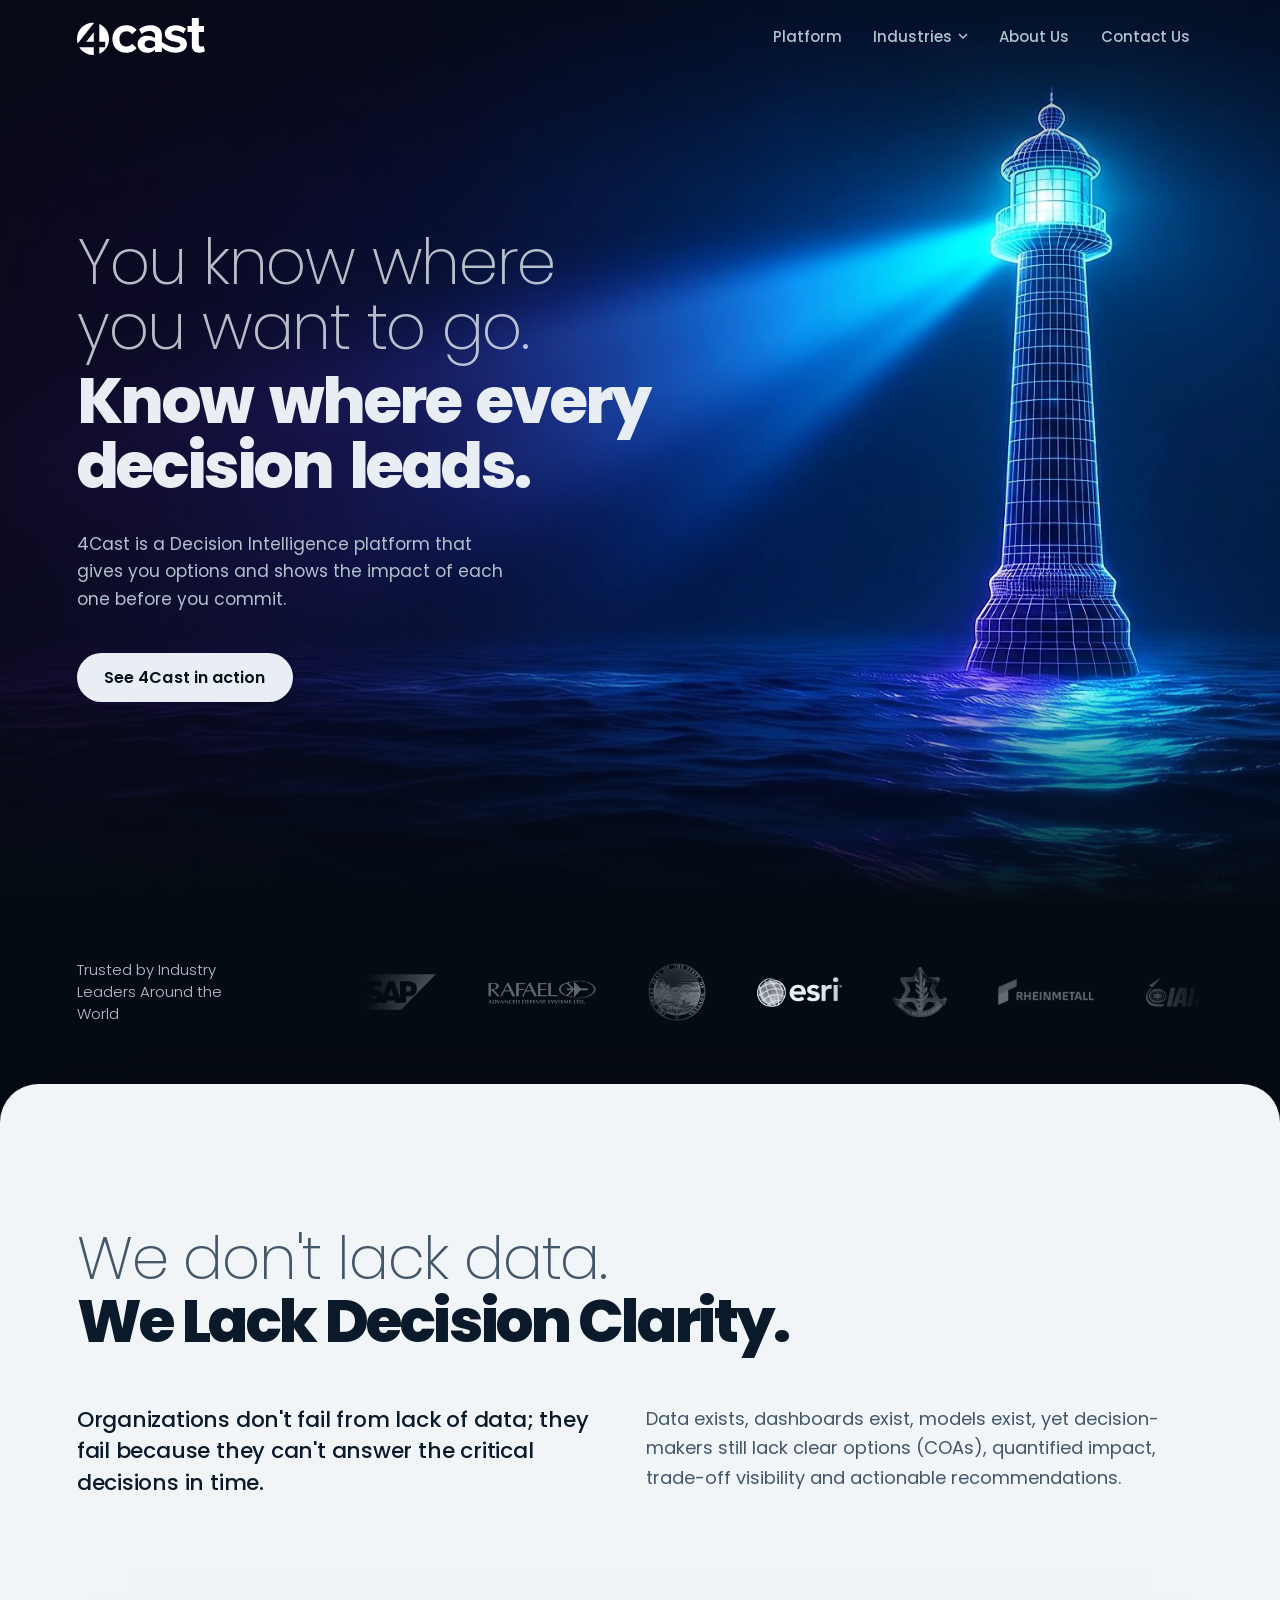
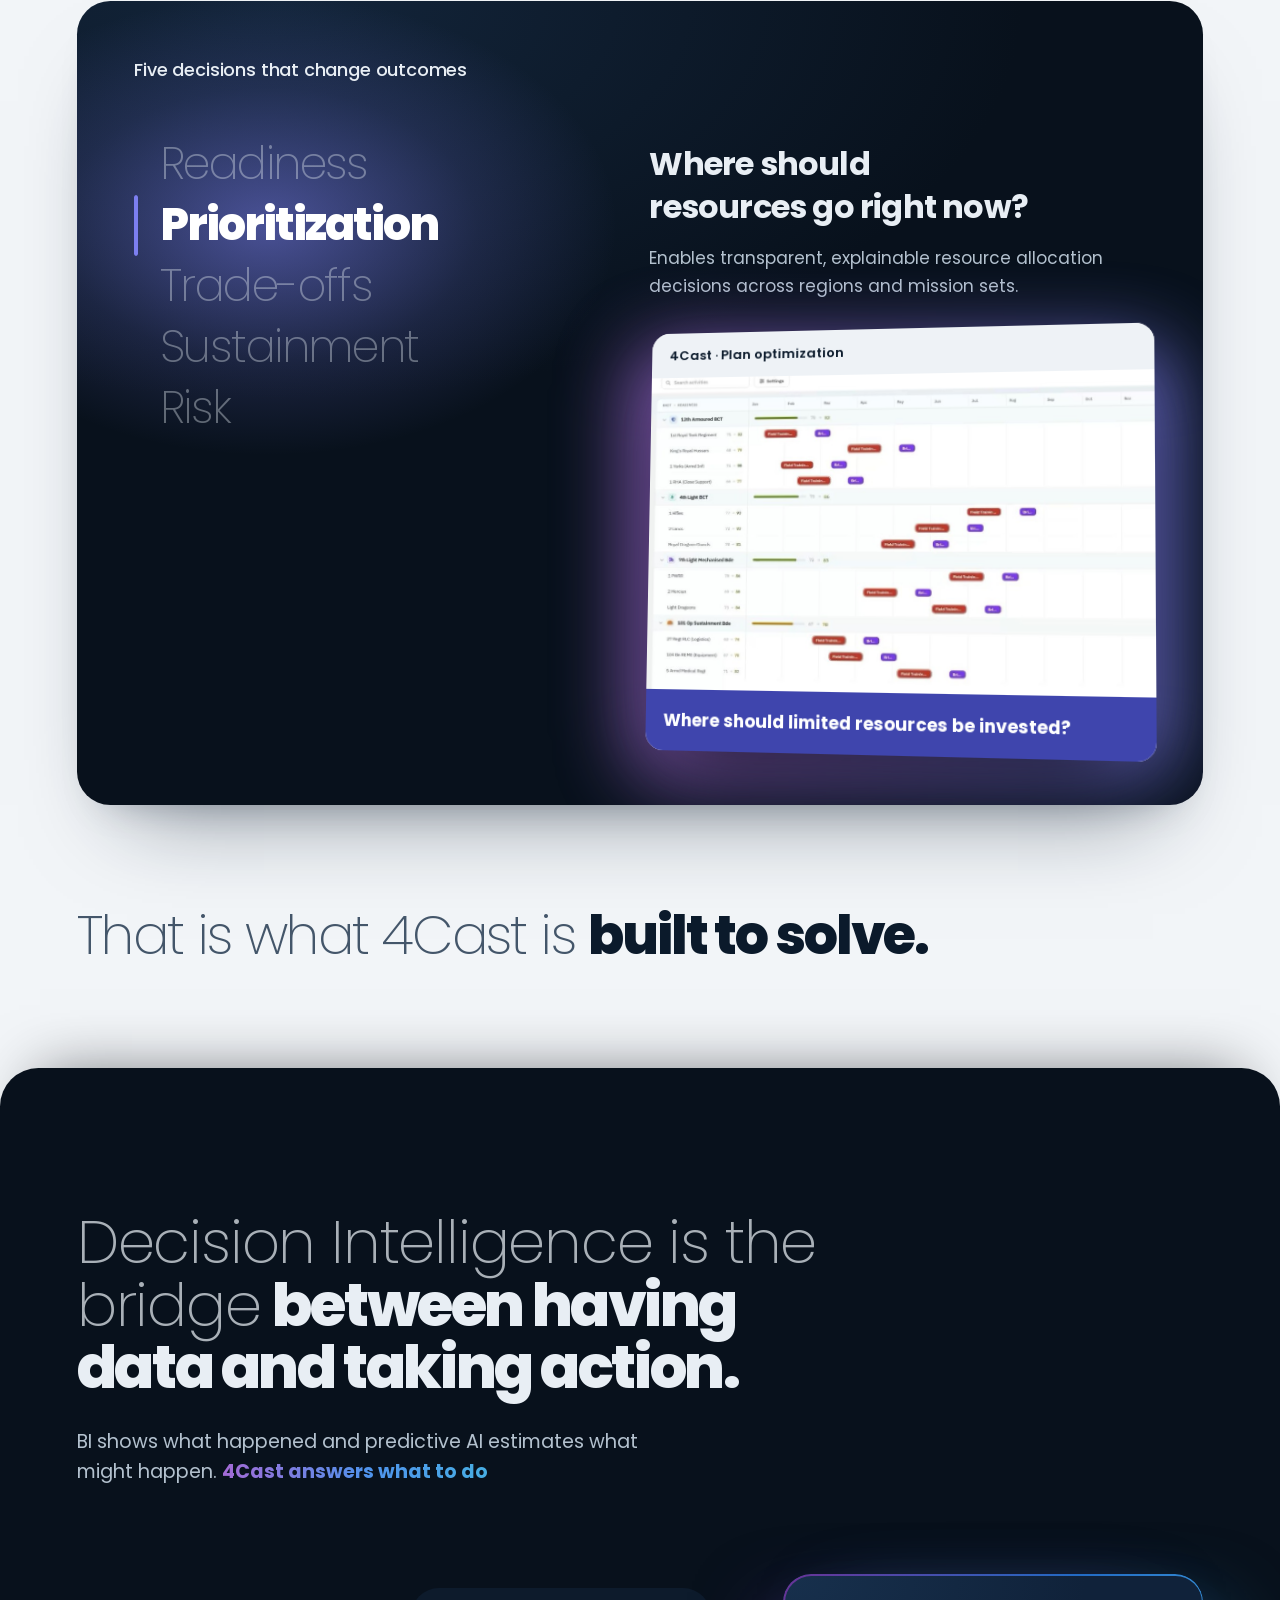
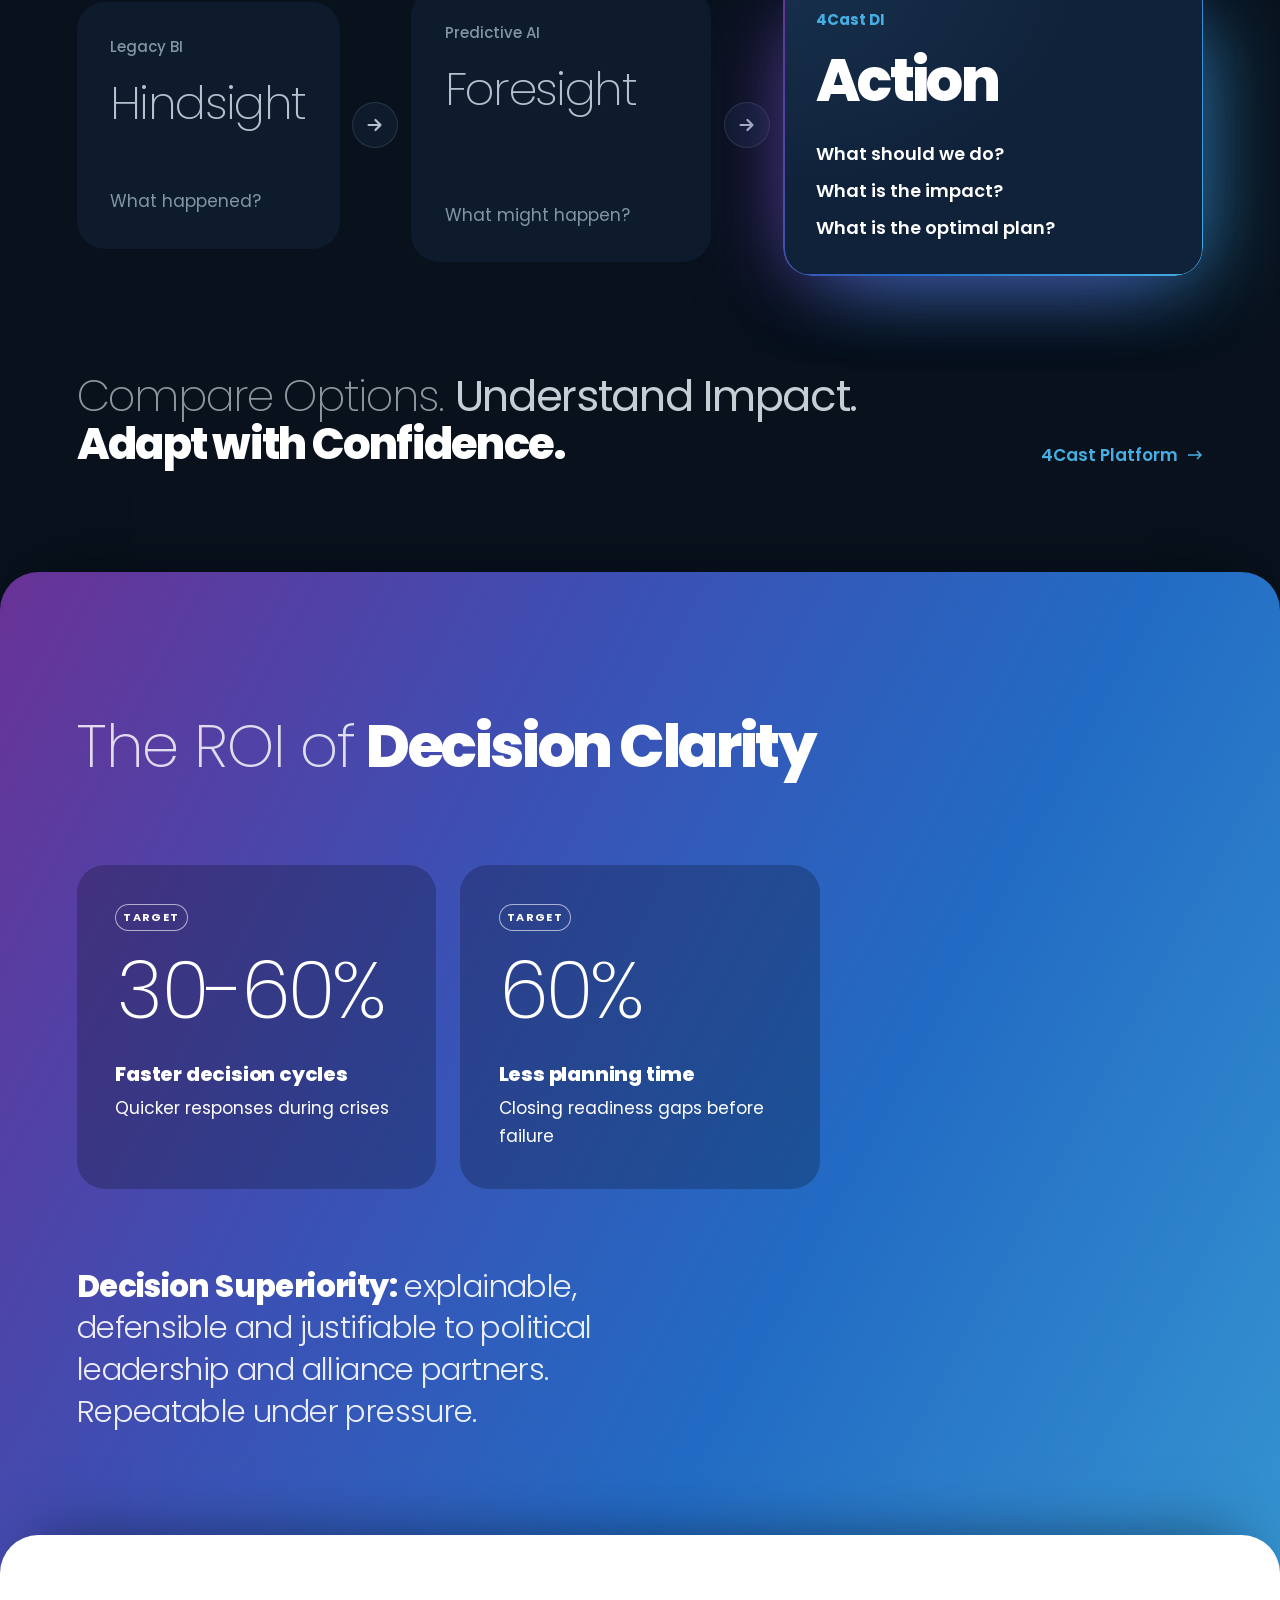
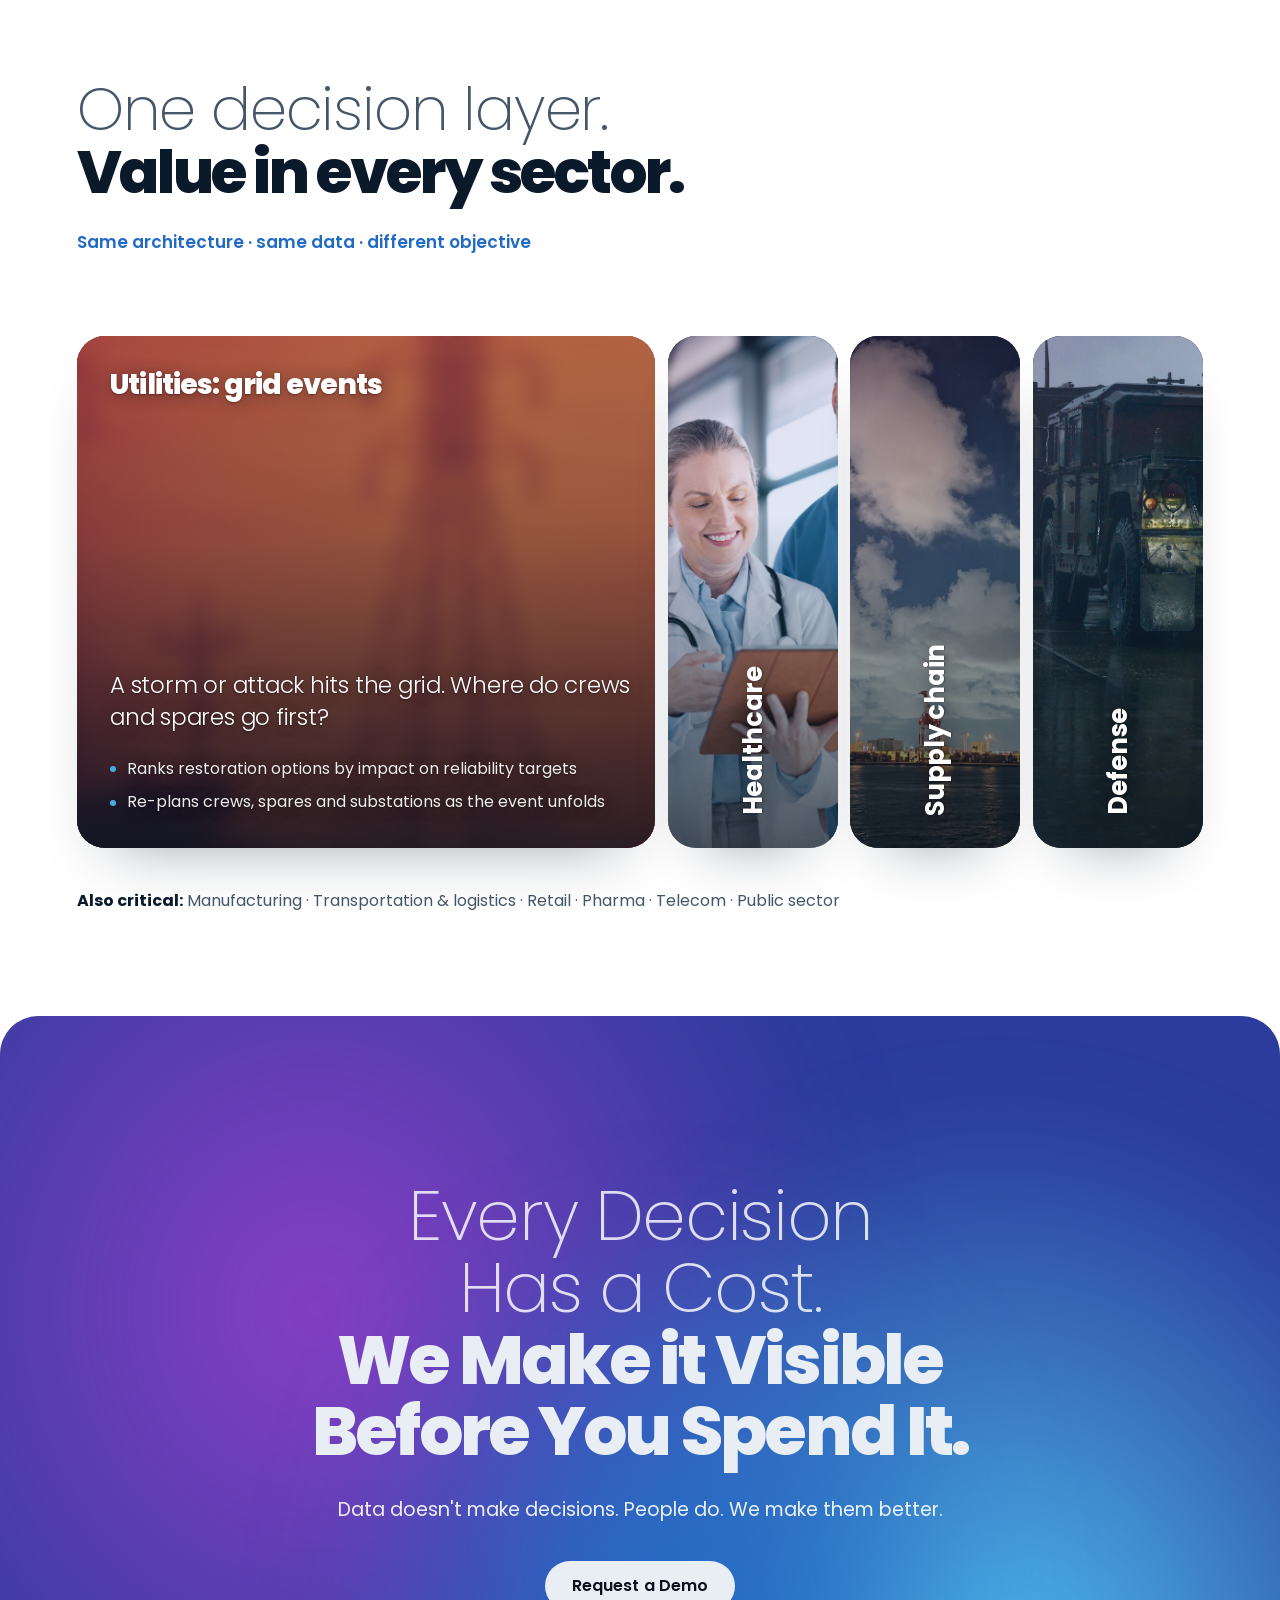
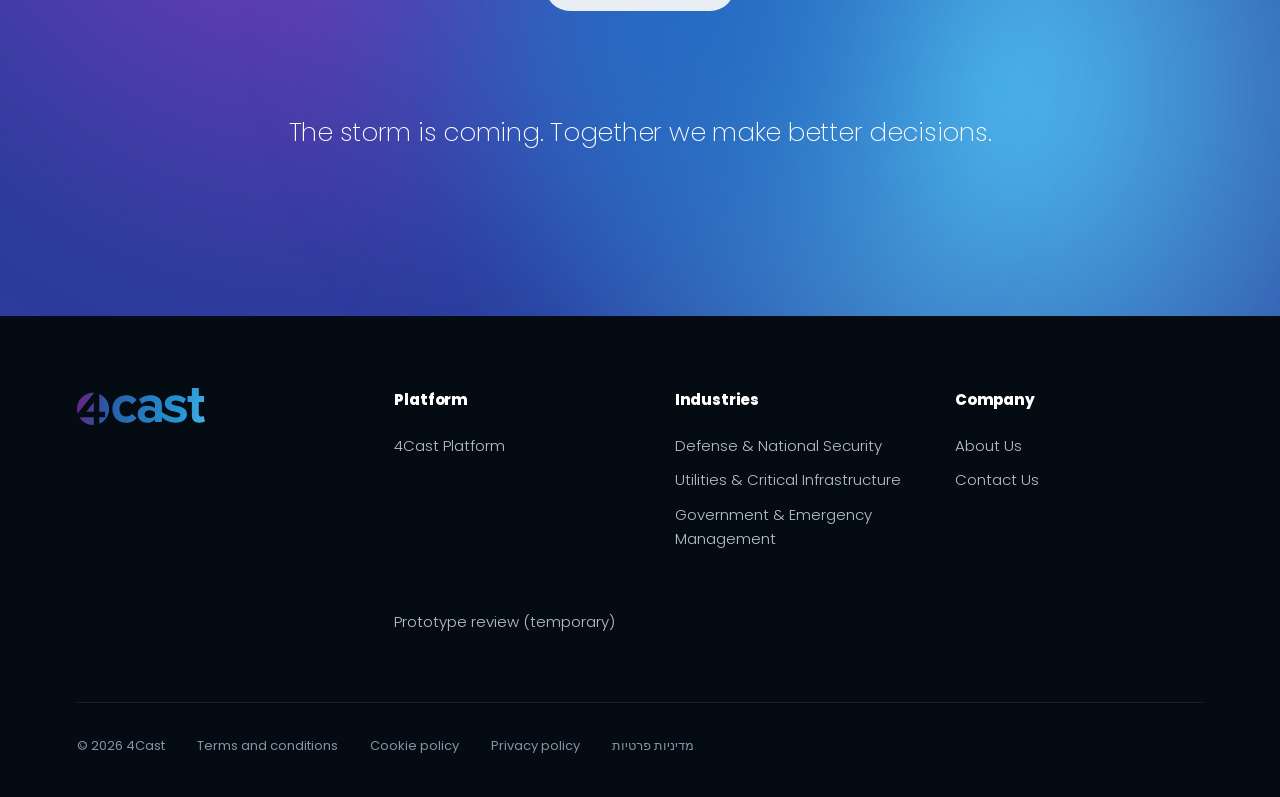
==== commit f98a6fe8: "Add Contact page, simplify menu and footer - Contact page: email card, LinkedIn and YouTube, two off" ====
--- a/site/index.html
+++ b/site/index.html
@@ -37,22 +37,8 @@
           <a href="#government"><b>Government &amp; Emergency Management</b><span>Decision Intelligence for Government Missions in Planning and Response</span></a>
         </div>
       </li>
-      <li><a href="#customers">Customers</a></li>
-      <li class="has-sub">
-        <button type="button" aria-expanded="false">Resources<svg viewBox="0 0 10 6" aria-hidden="true"><path d="M1 1l4 4 4-4"/></svg></button>
-        <div class="sub">
-          <a href="#briefing-room"><b>The Briefing Room</b><span>Access resources that highlight how 4Cast solutions address complex organizational challenges</span></a>
-          <a href="#what-is-di"><b>What is Decision Intelligence?</b><span>Decision Intelligence combines data science, social science, and AI to improve decision-making processes.</span></a>
-        </div>
-      </li>
-      <li class="has-sub">
-        <button type="button" aria-expanded="false">Company<svg viewBox="0 0 10 6" aria-hidden="true"><path d="M1 1l4 4 4-4"/></svg></button>
-        <div class="sub">
-          <a href="#about"><b>About us</b><span>To Empower People to Make Better Decisions</span></a>
-          <a href="#careers"><b>Careers</b><span>Open Positions</span></a>
-          <a href="#contact"><b>Contact Us</b><span>Let’s talk about what really matters to your organization</span></a>
-        </div>
-      </li>
+      <li><a href="#about">About Us</a></li>
+      <li><a href="contact.html">Contact Us</a></li>
     </ul>
   </nav>
 </header>
@@ -339,8 +325,7 @@
   <div class="foot__cols" aria-label="Site map">
     <div><h4>Platform</h4><a href="platform.html">4Cast Platform</a></div>
     <div><h4>Industries</h4><a href="defense.html">Defense &amp; National Security</a><span>Utilities &amp; Critical Infrastructure</span><span>Government &amp; Emergency Management</span></div>
-    <div><h4>Resources</h4><span>Customers</span><span>The Briefing Room</span><span>What is Decision Intelligence?</span></div>
-    <div><h4>Company</h4><span>About us</span><span>Careers</span><span>Contact Us</span></div>
+    <div><h4>Company</h4><span>About Us</span><a href="contact.html">Contact Us</a></div>
     <a class="foot__temp" href="review/prototype-review.html" target="_blank" rel="noopener">Prototype review (temporary)</a>
   </div>
   <div class="foot__legal">
--- a/site/styles.css
+++ b/site/styles.css
@@ -1300,3 +1300,98 @@
   .nav__list > li.has-sub:has(.sub a[aria-current="page"]) > button { position: relative; color: #fff; font-weight: 700; }
   .sub a[aria-current="page"] { background: var(--sea-3); box-shadow: inset 2px 0 0 var(--sky); }
 }
+
+/* ==========================================================================
+   CONTACT PAGE (2026-11-09): a simple title, email and social, then the two
+   offices, each with a dark map and a brand pin
+   ========================================================================== */
+.ct-intro { padding: clamp(9rem, 15vw, 12rem) var(--gut) clamp(3.5rem, 6vw, 5rem); }
+.ct-kicker { font-size: .8125rem; font-weight: 700; letter-spacing: .16em; text-transform: uppercase; color: var(--sky); }
+.ct-title { margin-top: 1.25rem; font-size: clamp(2.4rem, 5.4vw, 5rem); line-height: 1.04; letter-spacing: -.035em; max-width: 18ch; text-wrap: balance; }
+.ct-title .t-thin { color: rgba(232, 238, 244, .72); }
+.ct-lede { margin-top: 1.5rem; font-size: clamp(1.125rem, 1.6vw, 1.375rem); line-height: 1.5; color: var(--ink-2); max-width: 44ch; }
+.ct-reach { margin-top: clamp(2.5rem, 5vw, 3.5rem); display: flex; flex-wrap: wrap; align-items: center; gap: 1rem 2.5rem; }
+.ct-mail {
+  font-size: clamp(1.25rem, 2.4vw, 2rem); font-weight: 600; letter-spacing: -.02em; color: #fff; text-decoration: none;
+  background: var(--grad) 0 100% / 100% 2px no-repeat; padding-bottom: .2em;
+  transition: color .2s var(--ease-out);
+}
+@media (hover: hover) { .ct-mail:hover { color: var(--sky); } }
+.ct-social { list-style: none; margin: 0; padding: 0; display: flex; gap: .6rem; }
+.ct-social a, .ct-dir {
+  display: inline-flex; align-items: center; gap: .45rem; padding: .6em 1.05em; border-radius: 999px;
+  font-size: .9375rem; font-weight: 500; color: var(--ink); text-decoration: none; box-shadow: inset 0 0 0 1px var(--rule-2);
+  transition: box-shadow .2s var(--ease-out), color .2s var(--ease-out), transform .16s var(--ease-out);
+}
+.ct-social svg, .ct-dir svg { width: 14px; height: 14px; fill: none; stroke: currentColor; stroke-width: 2; stroke-linecap: round; stroke-linejoin: round; }
+@media (hover: hover) { .ct-social a:hover, .ct-dir:hover { color: #fff; box-shadow: inset 0 0 0 1px var(--sky); } }
+.ct-social a:active, .ct-dir:active { transform: scale(.97); }
+
+.ct-offices { padding: 0 var(--gut) clamp(7rem, 12vw, 10rem); }
+.ct-offices__grid { display: grid; grid-template-columns: repeat(2, minmax(0, 1fr)); gap: clamp(1rem, 2.5vw, 2rem); }
+.ct-office { border-radius: 22px; overflow: hidden; background: var(--night-2); box-shadow: inset 0 0 0 1px var(--rule); display: flex; flex-direction: column; }
+.ct-map { aspect-ratio: 16 / 10; background: #0b1320; isolation: isolate; }
+.ct-office__body { padding: clamp(1.5rem, 3vw, 2.25rem); display: grid; gap: .3rem; justify-items: start; flex: 1; align-content: start; }
+.ct-office__place { font-size: .8125rem; font-weight: 700; letter-spacing: .16em; text-transform: uppercase; color: var(--sky); }
+.ct-office__name { margin-top: .35rem; font-size: clamp(1.5rem, 2.4vw, 2rem); font-weight: 800; letter-spacing: -.025em; line-height: 1.1; }
+.ct-office__addr { margin-top: .6rem; font-style: normal; font-size: 1.0625rem; line-height: 1.55; color: var(--ink-2); max-width: 32ch; }
+.ct-office__phones { list-style: none; margin: .9rem 0 0; padding: 0; display: grid; gap: .25rem; }
+.ct-office__phones a { font-size: 1.125rem; font-weight: 600; color: var(--ink); text-decoration: none; font-variant-numeric: tabular-nums; }
+@media (hover: hover) { .ct-office__phones a:hover { color: var(--sky); } }
+.ct-dir { margin-top: 1.5rem; }
+
+/* the map: dark tiles pulled a little toward the brand blue, a glowing brand pin */
+.ct-map .leaflet-tile-pane { filter: saturate(1.3) hue-rotate(-8deg) brightness(1.08); }
+.ct-map .leaflet-control-attribution { background: rgba(5, 11, 19, .75); color: var(--ink-3); font-size: 10px; }
+.ct-map .leaflet-control-attribution a { color: var(--ink-2); }
+.ct-map .leaflet-bar a { background: var(--night-2); color: var(--ink); border-color: var(--rule); }
+.ct-map .leaflet-bar a:hover { background: #16263b; }
+.ct-pin span { position: relative; display: block; width: 28px; height: 28px; border-radius: 50%; background: var(--grad); box-shadow: 0 0 0 4px rgba(255, 255, 255, .9), 0 6px 18px rgba(0, 0, 0, .5); }
+.ct-pin span::after { content: ""; position: absolute; inset: -4px; border-radius: 50%; box-shadow: 0 0 0 2px rgba(71, 174, 227, .8); animation: ct-ping 2.4s var(--ease-out) infinite; }
+@keyframes ct-ping { 0% { transform: scale(1); opacity: 1; } 80%, 100% { transform: scale(2.6); opacity: 0; } }
+@media (prefers-reduced-motion: reduce) { .ct-pin span::after { animation: none; opacity: 0; } }
+
+@media (max-width: 900px) {
+  .ct-intro, .ct-offices { padding-inline: 16px; }
+  .ct-offices__grid { grid-template-columns: 1fr; }
+  .ct-mail { font-size: 1.125rem; word-break: break-all; }
+}
+
+/* contact page, round two (2026-11-09): title on two lines, an email card, social icons,
+   and Google Maps under each office's text, turned dark to match the site */
+
+.ct-mail {
+  display: inline-flex; align-items: center; gap: 1rem; padding: .75rem 1.1rem .75rem .75rem; border-radius: 20px;
+  background: var(--night-2); box-shadow: inset 0 0 0 1px var(--rule-2); color: var(--ink); text-decoration: none;
+  transition: box-shadow .25s var(--ease-out), transform .16s var(--ease-out);
+}
+.ct-mail__icon { display: grid; place-items: center; width: 52px; height: 52px; border-radius: 14px; background: var(--grad); flex: none; }
+.ct-mail__icon svg { width: 24px; height: 24px; fill: none; stroke: #fff; stroke-width: 1.8; stroke-linecap: round; stroke-linejoin: round; }
+.ct-mail__text { display: grid; gap: .15rem; }
+.ct-mail__label { font-size: .75rem; font-weight: 700; letter-spacing: .16em; text-transform: uppercase; color: var(--sky); }
+.ct-mail__addr { font-size: clamp(1.0625rem, 1.8vw, 1.375rem); font-weight: 600; letter-spacing: -.01em; color: #fff; }
+.ct-mail__go { display: grid; place-items: center; width: 36px; height: 36px; margin-left: .5rem; border-radius: 50%; box-shadow: inset 0 0 0 1px var(--rule-2); color: var(--sky); transition: transform .25s var(--ease-out), background-color .25s var(--ease-out), color .25s var(--ease-out); }
+.ct-mail__go svg { width: 16px; height: 16px; fill: none; stroke: currentColor; stroke-width: 2.2; stroke-linecap: round; stroke-linejoin: round; }
+@media (hover: hover) {
+  .ct-mail:hover { box-shadow: inset 0 0 0 1px var(--sky), 0 18px 40px -24px rgba(71, 174, 227, .6); }
+  .ct-mail:hover .ct-mail__go { transform: translateX(3px); background: var(--sky); color: var(--night); }
+}
+.ct-mail:active { transform: scale(.98); }
+
+.ct-social a { padding: .7em 1.15em .7em .9em; gap: .55rem; }
+.ct-social .ct-ico { width: 20px; height: 20px; fill: none; stroke: currentColor; stroke-width: 1.7; stroke-linecap: round; stroke-linejoin: round; }
+
+/* Google's map in black and white, as on the current 4cast-ai.com contact page */
+.ct-map { aspect-ratio: 16 / 9; background: #0b1320; overflow: hidden; }
+.ct-map iframe { display: block; width: 100%; height: 100%; border: 0;
+  filter: saturate(0); }
+
+@media (max-width: 900px) {
+  .ct-mail { width: 100%; }
+  .ct-mail__addr { font-size: 1rem; word-break: break-all; }
+  .ct-mail__go { margin-left: auto; }
+}
+@media (max-width: 900px) { .ct-mail { gap: .8rem; } .ct-mail__icon { width: 44px; height: 44px; border-radius: 12px; } .ct-mail__go { display: none; } .ct-mail__addr { font-size: 1rem; word-break: normal; white-space: nowrap; } }
+
+/* footer site map trimmed to three columns to match the menu (client request, 2026-11-09) */
+@media (min-width: 901px) { .foot__cols { grid-template-columns: repeat(3, minmax(0, 1fr)); } }
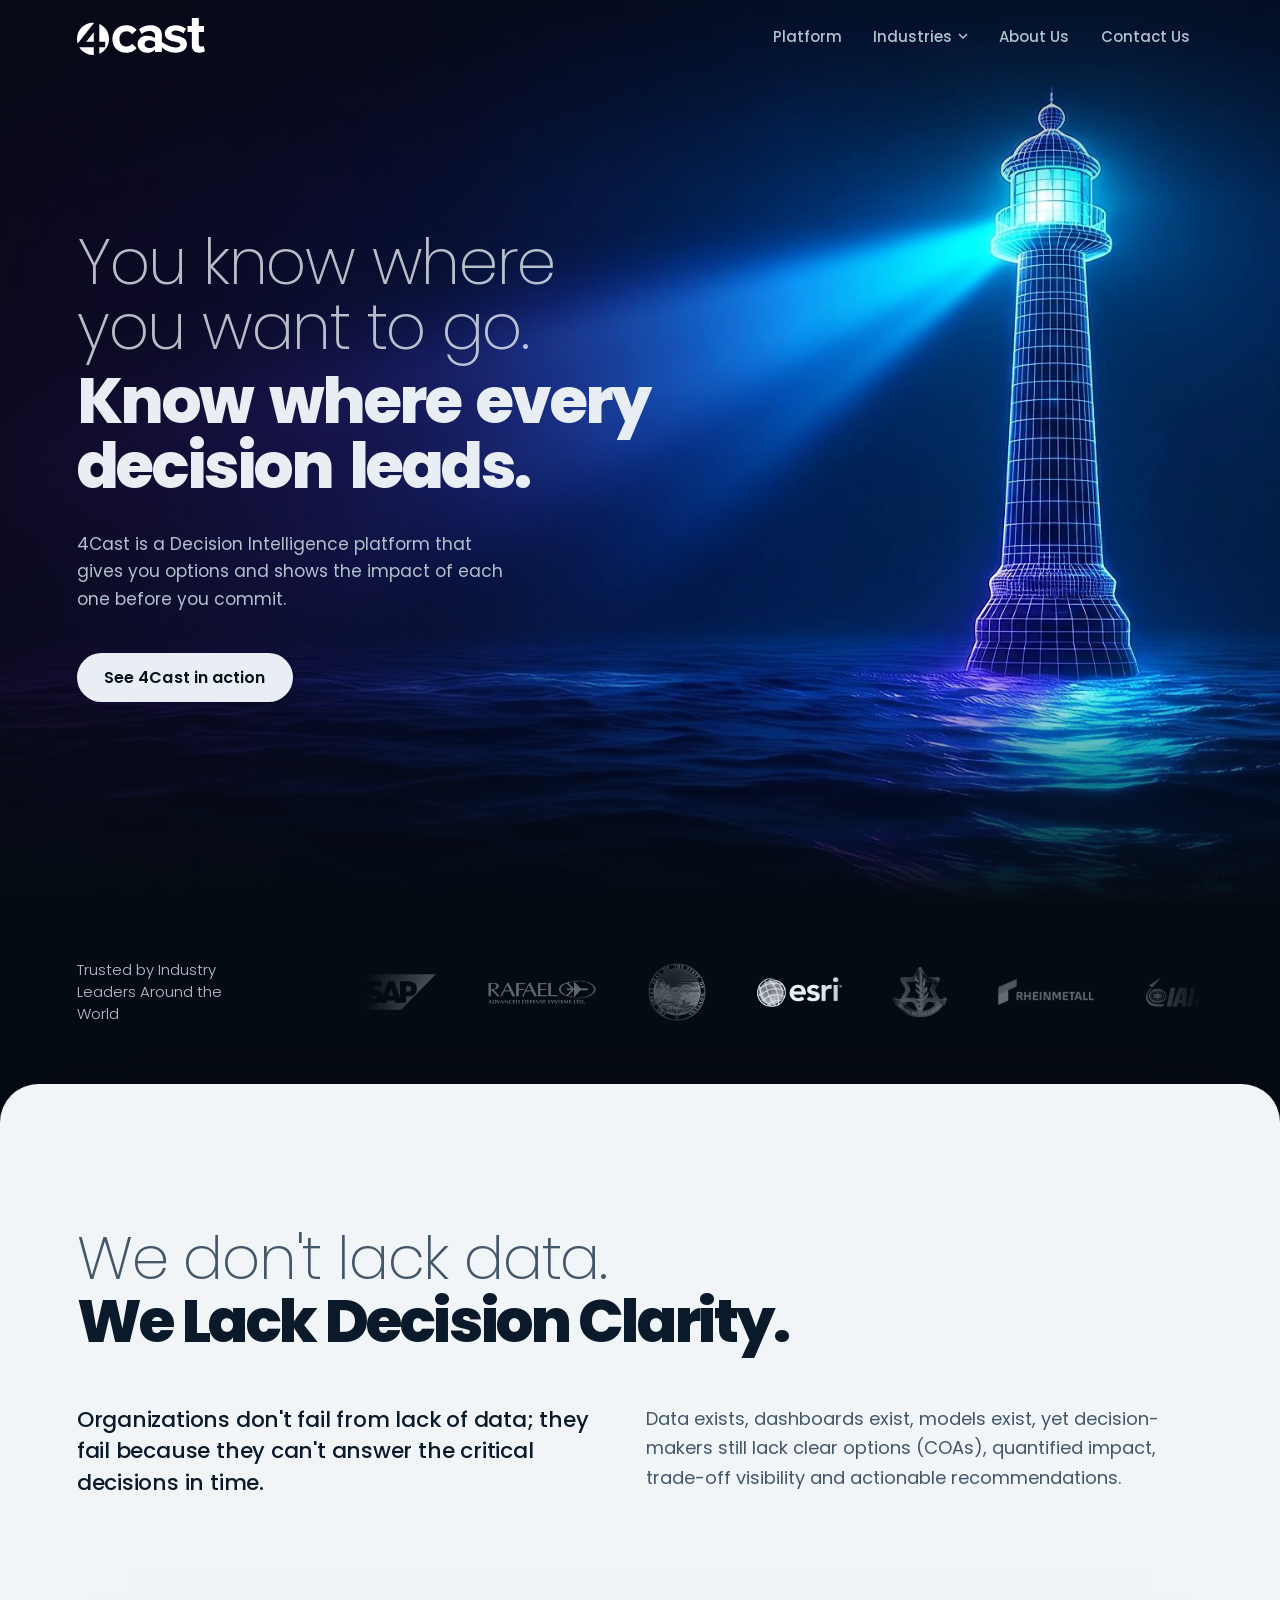
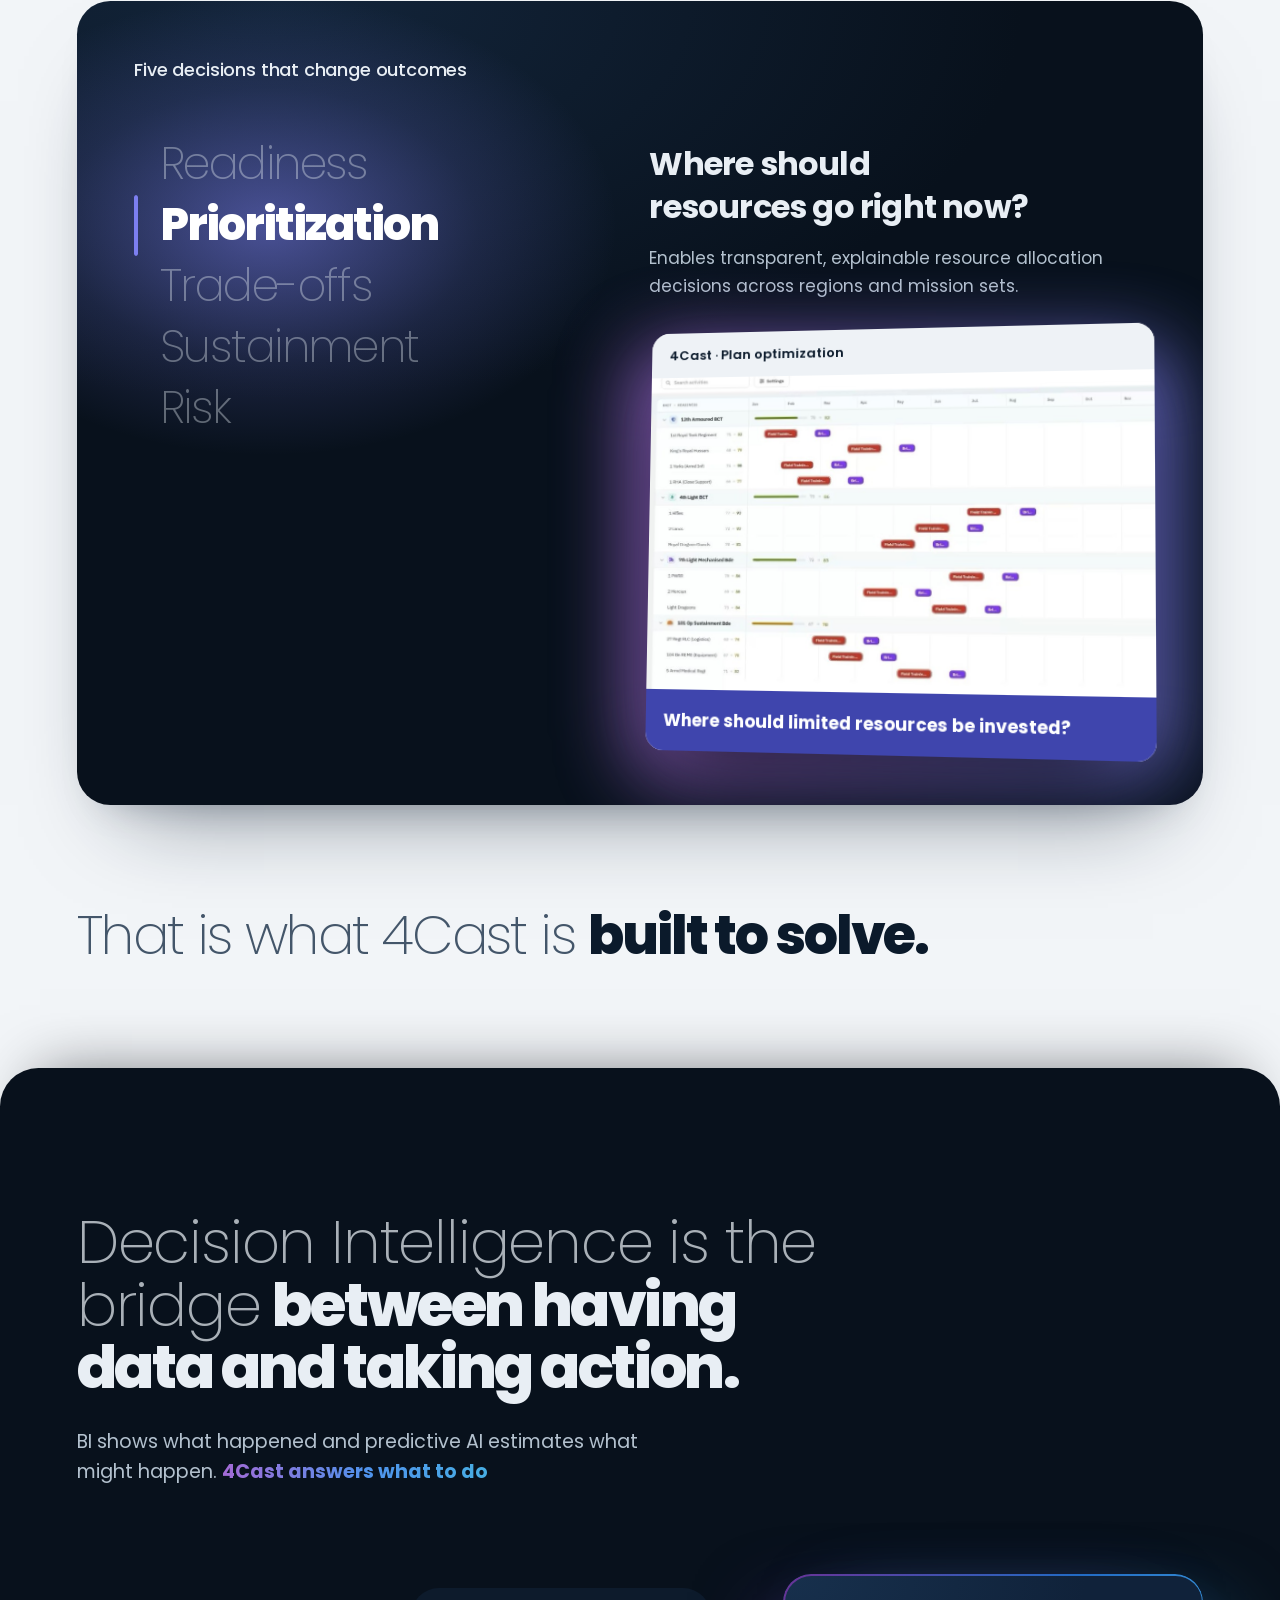
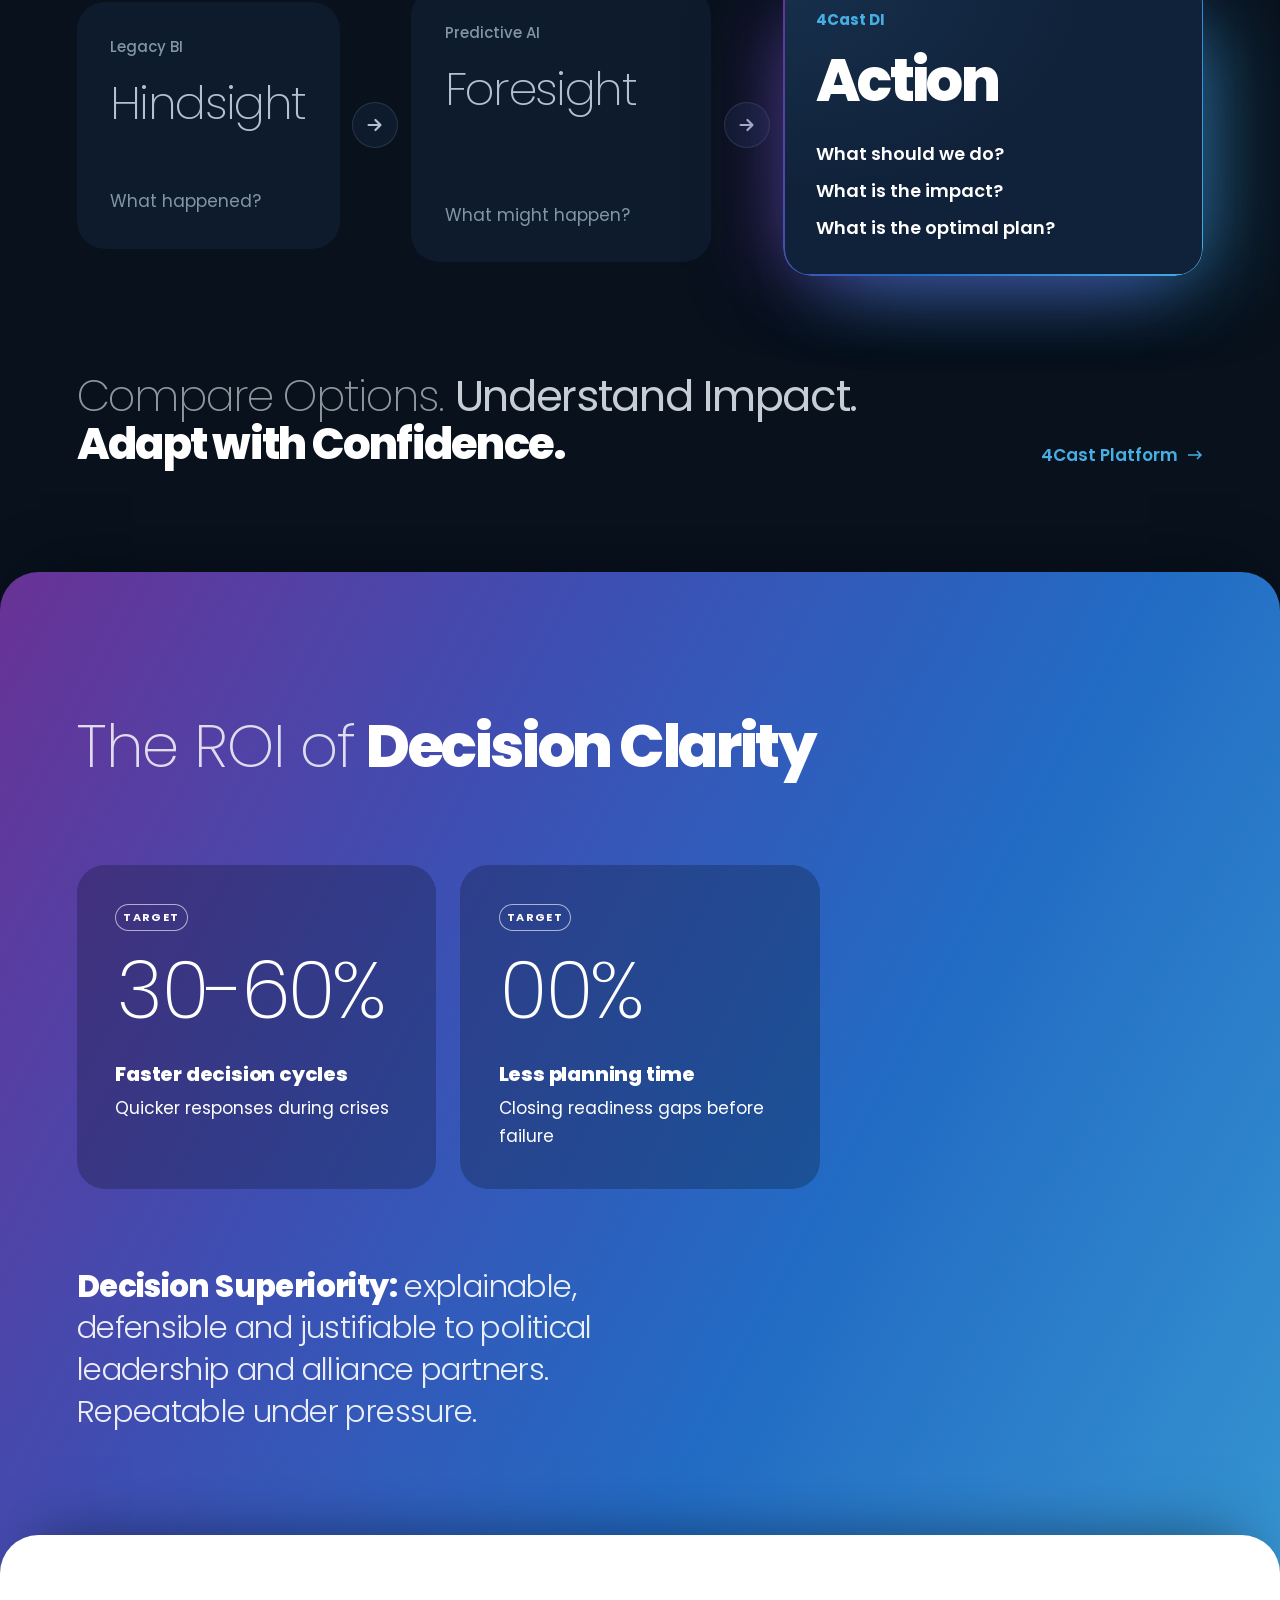
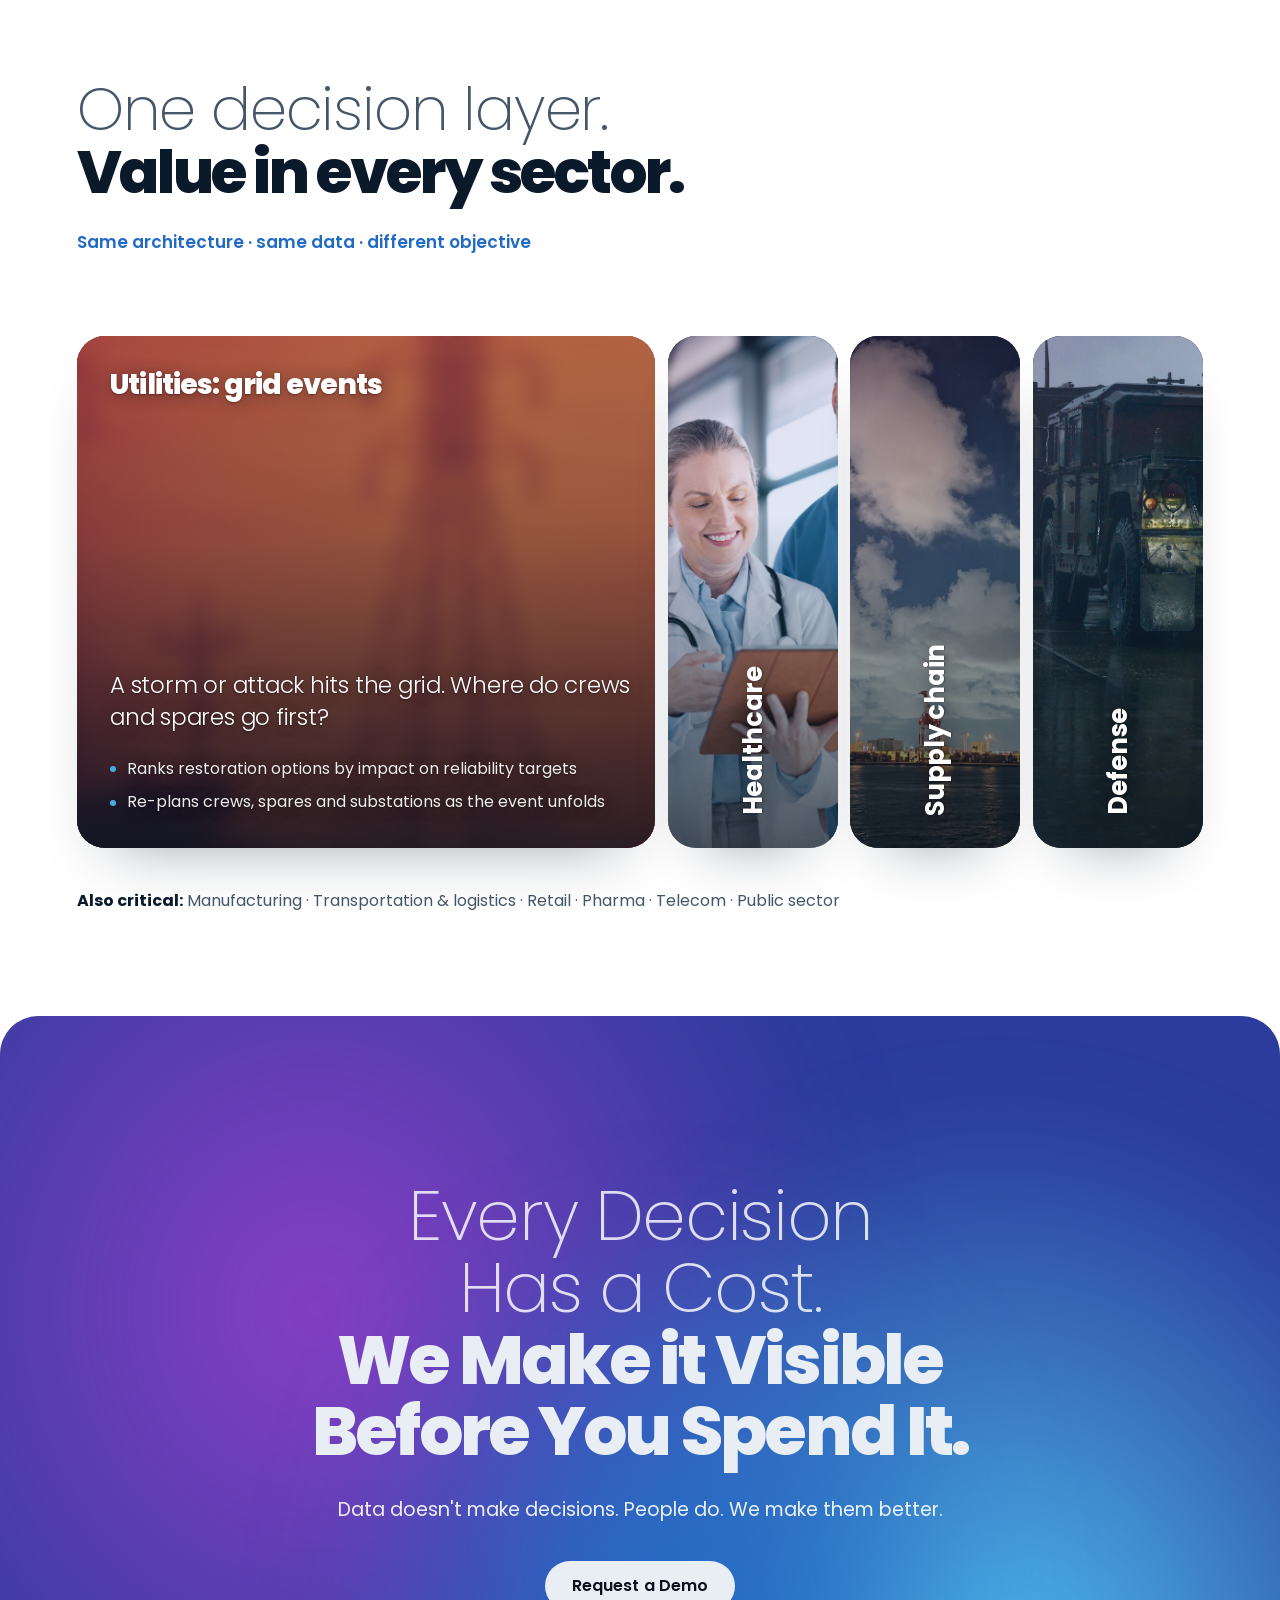
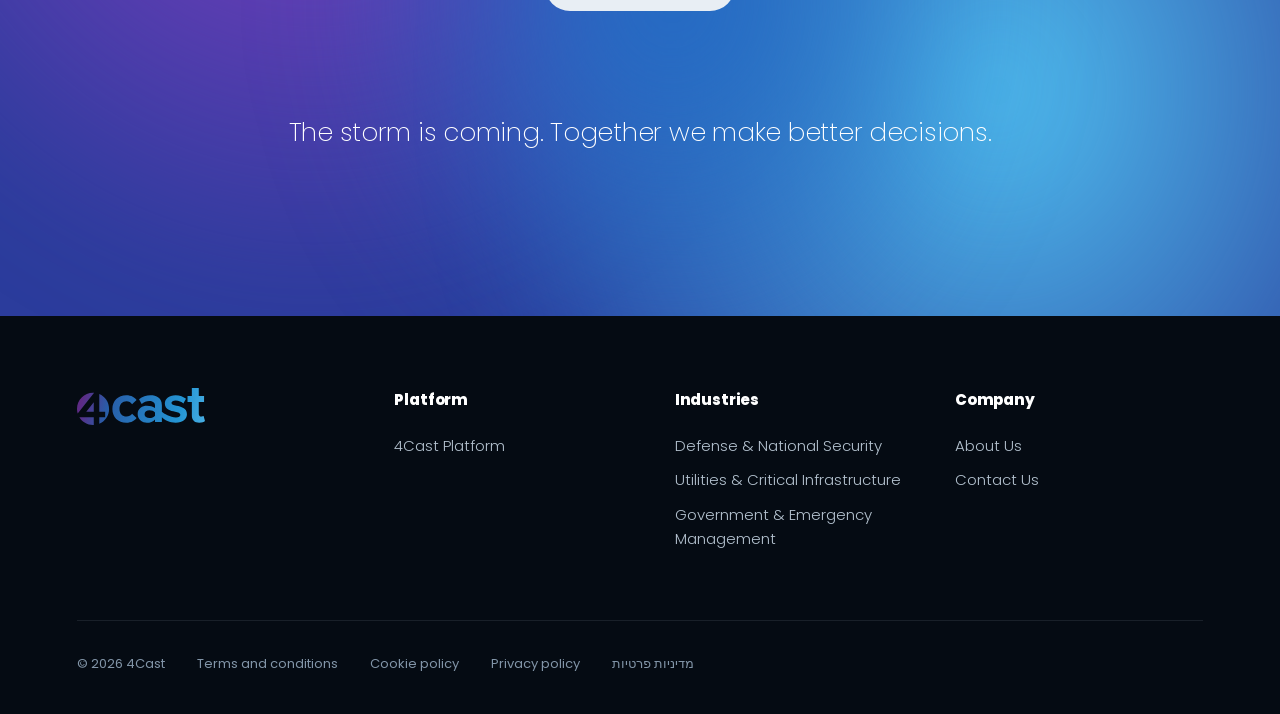
==== commit 18f3eb3a: "Add Government and Utilities pages, platform videos and polish - Government page: challenge cards, c" ====
--- a/site/index.html
+++ b/site/index.html
@@ -33,8 +33,8 @@
         <button type="button" aria-expanded="false">Industries<svg viewBox="0 0 10 6" aria-hidden="true"><path d="M1 1l4 4 4-4"/></svg></button>
         <div class="sub">
           <a href="defense.html"><b>Defense &amp; National Security</b><span>From Force Design to Mission Execution.</span></a>
-          <a href="#utilities"><b>Utilities &amp; Critical Infrastructure</b><span>Decision Intelligence for a More Reliable, Resilient, and Sustainable Grid</span></a>
-          <a href="#government"><b>Government &amp; Emergency Management</b><span>Decision Intelligence for Government Missions in Planning and Response</span></a>
+          <a href="utilities.html"><b>Utilities &amp; Critical Infrastructure</b><span>Decision Intelligence for a More Reliable, Resilient, and Sustainable Grid</span></a>
+          <a href="government.html"><b>Government &amp; Emergency Management</b><span>Decision Intelligence for Government Missions in Planning and Response</span></a>
         </div>
       </li>
       <li><a href="#about">About Us</a></li>
@@ -57,7 +57,7 @@
       <span class="hl hl--lead">Know where every decision leads.</span>
     </h1>
     <p class="hero__sub">4Cast is a Decision Intelligence platform that gives you options and shows the impact of each one before you commit.</p>
-    <p class="hero__cta"><a class="btn btn--light">See 4Cast in action</a></p>
+    <p class="hero__cta"><a class="btn btn--light" href="platform.html">See 4Cast in action</a></p>
   </div>
 </section>
 
@@ -324,9 +324,8 @@
   </div>
   <div class="foot__cols" aria-label="Site map">
     <div><h4>Platform</h4><a href="platform.html">4Cast Platform</a></div>
-    <div><h4>Industries</h4><a href="defense.html">Defense &amp; National Security</a><span>Utilities &amp; Critical Infrastructure</span><span>Government &amp; Emergency Management</span></div>
+    <div><h4>Industries</h4><a href="defense.html">Defense &amp; National Security</a><a href="utilities.html">Utilities &amp; Critical Infrastructure</a><a href="government.html">Government &amp; Emergency Management</a></div>
     <div><h4>Company</h4><span>About Us</span><a href="contact.html">Contact Us</a></div>
-    <a class="foot__temp" href="review/prototype-review.html" target="_blank" rel="noopener">Prototype review (temporary)</a>
   </div>
   <div class="foot__legal">
     <span>© <span id="yr">2026</span> 4Cast</span>
--- a/site/styles.css
+++ b/site/styles.css
@@ -929,9 +929,6 @@
 /* phones/tablets: the stacked panels size to their content (the desktop row height was leaking in) */
 @media (max-width: 900px) { .panels { height: auto; } }
 
-/* temporary link to the prototype review file (remove before launch) */
-.foot__temp { grid-column: 1 / -1; justify-self: start; margin-top: 1rem; font-size: .8125rem; color: var(--ink-3); text-decoration: underline; text-underline-offset: .25em; }
-.foot__temp:hover { color: var(--sky); }
 
 /* ==========================================================================
    Platform page (platform.html): night page, alternating capability rows,
@@ -1395,3 +1392,385 @@
 
 /* footer site map trimmed to three columns to match the menu (client request, 2026-11-09) */
 @media (min-width: 901px) { .foot__cols { grid-template-columns: repeat(3, minmax(0, 1fr)); } }
+
+/* header subtitle as a page label above the title, with a glowing sky dot (option B, client request, 2026-11-10).
+   Shared by the Platform and Defense headers. */
+.pf-sub { display: flex; align-items: center; gap: .75rem; margin: 0 0 1.5rem; padding: 0; border-radius: 0; background: none; box-shadow: none;
+  -webkit-text-fill-color: #fff; color: #fff; font-size: clamp(1rem, 1.35vw, 1.1875rem); font-weight: 600; letter-spacing: -.005em; text-transform: none; }
+.pf-sub::before { content: ""; width: 9px; height: 9px; border-radius: 50%; background: #7fd3ff; box-shadow: 0 0 0 5px rgba(127, 211, 255, .25); flex: none; }
+.pf-hero .pf-title + .pf-intro { margin-top: 1.75rem; }
+
+/* subtitle under "Platform features" (client request, 2026-11-10): the title keeps its gap to the list */
+.pf-caps__title { margin-bottom: 0; }
+.pf-caps__sub { max-width: var(--max); margin: .75rem auto clamp(5rem, 9vw, 8rem); font-size: clamp(1.375rem, 2.2vw, 1.875rem); font-weight: 300; line-height: 1.3; letter-spacing: -.015em; color: var(--ink-2); }
+
+/* "See 4Cast in action": breathes and glows together, a slight zoom in and out with a soft sky halo
+   that swells at the peak, on a loop once the hero copy has arrived (client request, 2026-11-10) */
+@media (prefers-reduced-motion: no-preference) {
+  .hero__cta .btn { animation: cta-breathe 2.6s ease-in-out 5.4s infinite; }
+  .hero__cta .btn:hover { animation-play-state: paused; }
+}
+@keyframes cta-breathe {
+  0%, 100% { scale: 1; box-shadow: 0 0 0 0 rgba(71, 174, 227, 0), 0 0 0 0 rgba(71, 174, 227, 0); }
+  50% { scale: 1.08; box-shadow: 0 0 0 2px rgba(71, 174, 227, .85), 0 0 48px 10px rgba(71, 174, 227, .75); }
+}
+
+/* platform: data integration, after the features (client request, 2026-11-10) */
+.pf-int { padding: 0 var(--gut) clamp(8rem, 13vw, 11rem); }
+.pf-int__grid { display: grid; grid-template-columns: minmax(0, 1fr) minmax(0, 1.15fr); gap: clamp(2.5rem, 6vw, 6rem); align-items: center; }
+.pf-int__kicker { font-size: .8125rem; font-weight: 700; letter-spacing: .16em; text-transform: uppercase; color: var(--sky); }
+.pf-int__title { margin-top: 1rem; font-size: clamp(2rem, 3.8vw, 3.5rem); max-width: 16ch; }
+.pf-int__title .t-thin { display: block; color: rgba(232, 238, 244, .72); }
+.pf-int__title .t-heavy { display: block; }
+.pf-int__lede { margin-top: 1.5rem; font-size: clamp(1.1875rem, 1.6vw, 1.375rem); line-height: 1.5; color: var(--ink); max-width: 36ch; }
+.pf-int__p { margin-top: 1rem; font-size: 1.0625rem; line-height: 1.65; color: var(--ink-2); max-width: 46ch; }
+.pf-int__tags { list-style: none; margin: 1.75rem 0 0; padding: 0; display: flex; flex-wrap: wrap; gap: .5rem; }
+.pf-int__tags li { padding: .5em .95em; border-radius: 10px; font-size: .9375rem; font-weight: 500; color: var(--ink); background: var(--night-2); box-shadow: inset 0 0 0 1px var(--rule-2); }
+/* the screenshot in an app window */
+.pf-int__win { margin: 0; border-radius: 16px; overflow: hidden; background: var(--night-2);
+  box-shadow: inset 0 0 0 1px var(--rule-2), 0 40px 90px -40px rgba(53, 147, 208, .55), 0 0 0 1px rgba(71, 174, 227, .12); }
+.pf-int__bar { display: flex; align-items: center; gap: .45rem; padding: .8rem 1rem; font-size: .875rem; font-weight: 500; color: var(--ink-2); border-bottom: 1px solid var(--rule); }
+.pf-int__bar span { width: 9px; height: 9px; border-radius: 50%; background: rgba(200, 218, 234, .25); }
+.pf-int__bar span:last-of-type { margin-right: .6rem; }
+.pf-int__win img { display: block; width: 100%; height: auto; }
+@media (max-width: 900px) {
+  .pf-int { padding-inline: 16px; }
+  .pf-int__grid { grid-template-columns: 1fr; }
+}
+/* screenshot shown on its own, no window frame */
+.pf-int__win { background: none; border-radius: 14px; box-shadow: 0 40px 90px -40px rgba(53, 147, 208, .55); }
+/* data integration: the gateway video in the same tilted, lit screen as the feature videos,
+   on the right so it leans like the flipped rows */
+.pf-int .cap__screen { transform: rotateY(6deg) rotateX(2deg); transform-origin: 100% 50%; }
+@media (hover: hover) and (prefers-reduced-motion: no-preference) { .pf-int__media:hover .cap__screen { transform: rotateY(2deg) rotateX(1deg); } }
+@media (max-width: 900px) { .pf-int .cap__screen { transform: none; } }
+
+/* ==========================================================================
+   GOVERNMENT PAGE (2026-11-10): header band, the challenge, the solution,
+   agency value, why 4Cast, FAQ and a closing statement (no demo button)
+   ========================================================================== */
+.gv-hero .pf-title { max-width: 20ch; }
+.gv-intro { grid-template-columns: minmax(0, 1fr); max-width: 52rem; }
+
+.gv-kicker { font-size: .8125rem; font-weight: 700; letter-spacing: .16em; text-transform: uppercase; color: var(--sky); }
+.sheet--day .gv-kicker { color: var(--blue); }
+.gv-h2 { margin-top: 1rem; font-size: clamp(2rem, 4vw, 3.75rem); max-width: 20ch; }
+.gv-h2 .t-thin { display: block; }
+.gv-lead { margin-top: 1.5rem; font-size: clamp(1.125rem, 1.6vw, 1.375rem); line-height: 1.5; max-width: 46ch; }
+.sheet--day .gv-lead { color: var(--d-ink-2); }
+.gv-sec .gv-lead, .sheet--night .gv-lead { color: var(--ink-2); }
+
+/* the challenge */
+.gv-sec { padding: clamp(6rem, 11vw, 9rem) var(--gut) clamp(8rem, 13vw, 11rem); }
+.gv-challenge .gv-h2 .t-thin { color: rgba(232, 238, 244, .72); }
+.gv-imps { list-style: none; margin: clamp(2.5rem, 5vw, 3.5rem) 0 0; padding: 0; display: grid; grid-template-columns: repeat(2, minmax(0, 1fr)); gap: clamp(1rem, 2vw, 1.5rem); }
+.gv-imp { position: relative; padding: clamp(1.75rem, 3.5vw, 2.75rem); border-radius: 22px; background: var(--night-2); box-shadow: inset 0 0 0 1px var(--rule); overflow: hidden; }
+.gv-imp__n { display: block; font-size: clamp(3rem, 6vw, 5rem); font-weight: 200; line-height: .9; letter-spacing: -.04em; color: var(--sky); }
+.gv-imp__h { margin-top: 1.25rem; font-size: clamp(1.375rem, 2.2vw, 1.875rem); font-weight: 800; line-height: 1.15; letter-spacing: -.025em; color: var(--ink); }
+.gv-imp__p { margin-top: .85rem; font-size: 1.0625rem; line-height: 1.6; color: var(--ink-2); max-width: 44ch; }
+.gv-intuition { margin-top: clamp(4.5rem, 9vw, 7rem); display: grid; grid-template-columns: minmax(0, 1fr) minmax(0, 1.1fr); gap: clamp(2rem, 6vw, 6rem); align-items: start; }
+.gv-intuition__h { font-size: clamp(1.75rem, 3.2vw, 2.75rem); line-height: 1.08; letter-spacing: -.03em; }
+.gv-intuition__h .t-thin { display: block; font-weight: 200; color: rgba(232, 238, 244, .72); }
+.gv-intuition__h .t-heavy { display: block; font-weight: 800; }
+.gv-intuition__p { font-size: 1.125rem; line-height: 1.6; color: var(--ink-2); }
+.gv-needs { list-style: none; margin: 1.5rem 0 0; padding: 0; display: grid; }
+.gv-needs li { position: relative; padding: 1rem 0 1rem 2.25rem; border-top: 1px solid var(--rule); font-size: 1.1875rem; font-weight: 600; line-height: 1.4; color: var(--ink); }
+.gv-needs li:last-child { border-bottom: 1px solid var(--rule); }
+.gv-needs li::before { content: ""; position: absolute; left: 0; top: 1.65rem; width: 16px; height: 2px; border-radius: 2px; background: var(--grad); }
+
+/* the solution */
+.gv-caps { list-style: none; margin: clamp(3rem, 6vw, 4.5rem) 0 0; padding: 0; display: grid; grid-template-columns: repeat(3, minmax(0, 1fr)); gap: clamp(1rem, 2vw, 1.5rem); }
+.gv-cap { padding: clamp(1.5rem, 3vw, 2.25rem); border-radius: 20px; background: #fff; box-shadow: inset 0 0 0 1px rgba(11, 26, 43, .08), 0 24px 48px -36px rgba(11, 26, 43, .4); }
+.gv-cap__n { font-size: .8125rem; font-weight: 700; letter-spacing: .12em; color: var(--blue); }
+.gv-cap__h { margin-top: 1rem; font-size: clamp(1.25rem, 1.8vw, 1.5rem); font-weight: 800; line-height: 1.2; letter-spacing: -.02em; color: var(--d-ink); }
+.gv-cap__p { margin-top: .7rem; font-size: 1.0625rem; line-height: 1.55; color: var(--d-ink-2); }
+
+/* agency value */
+.gv-agencies .gv-h2 .t-thin { color: rgba(232, 238, 244, .72); }
+.gv-agency-list { list-style: none; margin: clamp(3rem, 6vw, 4.5rem) 0 0; padding: 0; display: grid; grid-template-columns: repeat(2, minmax(0, 1fr)); gap: clamp(1rem, 2vw, 1.5rem); }
+.gv-agency { position: relative; padding: clamp(1.75rem, 3.5vw, 2.5rem); border-radius: 22px; background: var(--night-2); box-shadow: inset 0 0 0 1px var(--rule); }
+.gv-agency::before { content: ""; position: absolute; left: clamp(1.75rem, 3.5vw, 2.5rem); top: 0; width: 48px; height: 3px; border-radius: 0 0 3px 3px; background: var(--grad); }
+.gv-agency__h { font-size: clamp(1.375rem, 2.2vw, 1.75rem); font-weight: 800; line-height: 1.2; letter-spacing: -.025em; color: var(--ink); }
+.gv-agency__scope { display: block; margin-top: .4rem; font-size: .9375rem; font-weight: 500; letter-spacing: .02em; color: var(--sky); }
+.gv-agency__p { margin-top: 1rem; font-size: 1.0625rem; line-height: 1.65; color: var(--ink-2); }
+
+/* why 4Cast */
+.gv-why-list { list-style: none; margin: clamp(3rem, 6vw, 4.5rem) 0 0; padding: 0; display: grid; grid-template-columns: repeat(5, minmax(0, 1fr)); gap: clamp(1rem, 2vw, 1.5rem); }
+.gv-why { padding-top: 1.5rem; border-top: 2px solid rgba(11, 26, 43, .12); }
+.gv-why__i { display: grid; place-items: center; width: 40px; height: 40px; border-radius: 50%; background: var(--grad); }
+.gv-why__i svg { width: 20px; height: 20px; fill: none; stroke: #fff; stroke-width: 2.4; stroke-linecap: round; stroke-linejoin: round; }
+.gv-why__h { margin-top: 1.1rem; font-size: 1.25rem; font-weight: 800; letter-spacing: -.02em; color: var(--d-ink); }
+.gv-why__p { margin-top: .5rem; font-size: 1rem; line-height: 1.55; color: var(--d-ink-2); }
+
+/* FAQ */
+.gv-faq__grid { display: grid; grid-template-columns: minmax(0, .8fr) minmax(0, 1.2fr); gap: clamp(2rem, 6vw, 6rem); align-items: start; }
+.gv-faq__title { margin-top: 0; max-width: 12ch; }
+.gv-faq__list { display: grid; }
+.gv-faq__item { border-top: 1px solid var(--rule); }
+.gv-faq__item:last-child { border-bottom: 1px solid var(--rule); }
+.gv-faq__item summary { display: flex; align-items: center; justify-content: space-between; gap: 1.5rem; padding: 1.4rem 0; cursor: pointer; list-style: none;
+  font-size: clamp(1.125rem, 1.6vw, 1.3125rem); font-weight: 600; line-height: 1.35; color: var(--ink); }
+.gv-faq__item summary::-webkit-details-marker { display: none; }
+.gv-faq__item summary:focus-visible { outline: 2px solid var(--sky); outline-offset: 4px; border-radius: 6px; }
+.gv-faq__icon { flex: none; display: grid; place-items: center; width: 36px; height: 36px; border-radius: 50%; box-shadow: inset 0 0 0 1px var(--rule-2); color: var(--sky); transition: transform .3s var(--ease-out), background-color .3s var(--ease-out), color .3s var(--ease-out); }
+.gv-faq__icon svg { width: 16px; height: 16px; fill: none; stroke: currentColor; stroke-width: 2.2; stroke-linecap: round; }
+.gv-faq__item[open] .gv-faq__icon { transform: rotate(45deg); background: var(--sky); color: var(--night); box-shadow: none; }
+@media (hover: hover) { .gv-faq__item summary:hover .gv-faq__icon { box-shadow: inset 0 0 0 1px var(--sky); } }
+.gv-faq__item p { padding: 0 3.5rem 1.5rem 0; font-size: 1.0625rem; line-height: 1.65; color: var(--ink-2); }
+.gv-faq__item[open] p { animation: df-in .4s var(--ease-out); }
+
+/* closing statement */
+.gv-close {
+  margin-top: clamp(6rem, 11vw, 9rem); position: relative; overflow: hidden; isolation: isolate;
+  padding: clamp(3rem, 7vw, 5.5rem) clamp(1.75rem, 5vw, 4.5rem); border-radius: 28px; color: #fff; text-align: center;
+  background: linear-gradient(118deg, #693296 0%, #3d4fb3 22%, #226BC4 42%, #3593d0 58%, #3d4fb3 78%, #693296 100%);
+  background-size: 260% 260%; animation: pf-flow 16s ease-in-out infinite alternate;
+}
+.gv-close::before { content: ""; position: absolute; z-index: -1; width: 55%; height: 200%; left: -10%; top: -50%; border-radius: 50%; filter: blur(60px); background: radial-gradient(closest-side, rgba(170, 90, 230, .6), transparent); animation: pf-cloud-a 12s ease-in-out infinite; pointer-events: none; }
+.gv-close__h { font-size: clamp(1.875rem, 3.8vw, 3.5rem); line-height: 1.08; letter-spacing: -.03em; max-width: 22ch; margin-inline: auto; text-wrap: balance; }
+.gv-close__h .t-thin { font-weight: 200; color: rgba(255, 255, 255, .85); }
+.gv-close__h .t-heavy { font-weight: 800; }
+.gv-close__p { margin: 1.5rem auto 0; font-size: clamp(1.0625rem, 1.5vw, 1.25rem); line-height: 1.6; color: rgba(255, 255, 255, .9); max-width: 50ch; }
+@media (prefers-reduced-motion: reduce) { .gv-close, .gv-close::before { animation: none; } }
+
+@media (max-width: 1100px) { .gv-why-list { grid-template-columns: repeat(3, minmax(0, 1fr)); } }
+@media (max-width: 900px) {
+  .gv-sec { padding-inline: 16px; }
+  .gv-imps, .gv-intuition, .gv-caps, .gv-agency-list, .gv-faq__grid { grid-template-columns: 1fr; }
+  .gv-why-list { grid-template-columns: repeat(2, minmax(0, 1fr)); }
+  .gv-faq__item p { padding-right: 0; }
+}
+@media (max-width: 520px) { .gv-why-list { grid-template-columns: 1fr; } }
+
+/* government header photo: the conference hall, blended like the defense convoy (client photo, 2026-11-10) */
+.gv-hero .pf-hero__img { background-image: url("assets/government/government-bg.jpg"); background-position: 70% 50%; mix-blend-mode: luminosity; opacity: .6; }
+/* manual line break in the challenge lead, desktop only */
+@media (max-width: 600px) { .gv-br { display: none; } }
+
+/* two imperatives as calm vs. storm (option A, 2026-11-10): day-to-day is a quiet card with a flat line,
+   crisis is the living brand gradient with a spiking line */
+.gv-imp__k { font-size: .8125rem; font-weight: 700; letter-spacing: .16em; text-transform: uppercase; color: var(--sky); }
+.gv-imp__line { display: block; width: 100%; height: 40px; margin: 1.5rem 0 .5rem; overflow: visible; }
+.gv-imp__line path { fill: none; stroke-width: 2.5; stroke-linecap: round; stroke-linejoin: round; vector-effect: non-scaling-stroke; }
+.gv-imp--calm .gv-imp__line path { stroke: var(--sky); opacity: .75; }
+.gv-imp--storm {
+  background: linear-gradient(140deg, #693296 0%, #3d4fb3 40%, #226BC4 75%, #3593d0 100%); background-size: 200% 200%;
+  box-shadow: 0 30px 70px -36px rgba(105, 50, 150, .7); animation: pf-flow 12s ease-in-out infinite alternate;
+}
+.gv-imp--storm .gv-imp__k, .gv-imp--storm .gv-imp__h { color: #fff; }
+.gv-imp--storm .gv-imp__p { color: rgba(255, 255, 255, .9); }
+.gv-imp--storm .gv-imp__line path { stroke: #fff; }
+@media (prefers-reduced-motion: reduce) { .gv-imp--storm { animation: none; } }
+/* solution capabilities: line icons in place of the numbers (client request, 2026-11-10) */
+.gv-cap__icon { display: grid; place-items: center; width: 52px; height: 52px; border-radius: 14px; background: linear-gradient(140deg, rgba(105, 50, 150, .1), rgba(34, 107, 196, .12)); color: var(--blue); }
+.gv-cap__icon svg { width: 26px; height: 26px; fill: none; stroke: currentColor; stroke-width: 1.6; stroke-linecap: round; stroke-linejoin: round; }
+/* capability icons: the platform trust icon style (gradient line icons, no tile) */
+.gv-cap .gv-cap__ico { margin-bottom: 1.1rem; }
+
+/* solution cards: the same hover as the platform trust tiles, a small lift and a soft brand glow that fades in
+   (client request, 2026-11-10) */
+.gv-cap { position: relative; z-index: 0; transition: translate .35s var(--ease-out), box-shadow .45s ease; }
+.js .gv-cap.rv {
+  transition: opacity .7s var(--ease-out), transform .7s var(--ease-out), box-shadow .45s ease, translate .35s var(--ease-out);
+  transition-delay: calc(var(--rv, 0) * 70ms), calc(var(--rv, 0) * 70ms), 0s, 0s;
+}
+@media (hover: hover) and (pointer: fine) {
+  .gv-cap:hover {
+    z-index: 2; translate: 0 -3px;
+    box-shadow: inset 0 0 0 1px rgba(11, 26, 43, .08),
+      -18px 12px 48px -18px rgba(105, 50, 150, .28),
+      0 20px 48px -22px rgba(34, 107, 196, .32),
+      18px 14px 52px -18px rgba(71, 174, 227, .3);
+  }
+}
+
+/* agency cards: each washed with its own slice of the brand gradient, purple to sky across the four
+   (option E, client request, 2026-11-10); the small gradient tab on top is no longer needed */
+.gv-agency::before { display: none; }
+.gv-agency:nth-child(1) { background: linear-gradient(150deg, rgba(105, 50, 150, .45), var(--night-2) 70%); box-shadow: inset 0 0 0 1px rgba(164, 106, 214, .3); }
+.gv-agency:nth-child(2) { background: linear-gradient(150deg, rgba(61, 79, 179, .45), var(--night-2) 70%); box-shadow: inset 0 0 0 1px rgba(124, 127, 240, .3); }
+.gv-agency:nth-child(3) { background: linear-gradient(150deg, rgba(34, 107, 196, .45), var(--night-2) 70%); box-shadow: inset 0 0 0 1px rgba(79, 147, 236, .3); }
+.gv-agency:nth-child(4) { background: linear-gradient(150deg, rgba(53, 147, 208, .45), var(--night-2) 70%); box-shadow: inset 0 0 0 1px rgba(92, 192, 238, .3); }
+
+/* FAQ: answers slide open and closed (height + fade, driven by government.js); the icon follows .is-open
+   so it turns back as soon as an answer starts closing (client request, 2026-11-10) */
+.gv-faq__a { overflow: hidden; }
+.gv-faq__item[open] p { animation: none; }
+.gv-faq__item[open] .gv-faq__icon { transform: none; background: none; color: var(--sky); box-shadow: inset 0 0 0 1px var(--rule-2); }
+.gv-faq__item.is-open .gv-faq__icon { transform: rotate(45deg); background: var(--sky); color: var(--night); box-shadow: none; }
+
+/* ==========================================================================
+   UTILITIES PAGE (2026-11-10): built on the Government page's parts (kicker, h2,
+   capability cards, FAQ, closing) and the Defense tabs, plus its own sections
+   ========================================================================== */
+.ut-hero .pf-hero__img { background-image: url("assets/sectors/utilities.jpg"); background-position: 70% 40%; mix-blend-mode: luminosity; opacity: .5; }
+.ut-hero .pf-title { max-width: 18ch; }
+.ut-intro { grid-template-columns: minmax(0, 1fr) minmax(0, 1fr); align-items: start; }
+
+/* the six systems feeding one Decision Intelligence Layer */
+.ut-stack { display: grid; gap: .6rem; }
+.ut-sys { list-style: none; margin: 0; padding: 0; display: grid; grid-template-columns: repeat(6, minmax(0, 1fr)); gap: .4rem; }
+.ut-sys li { padding: .55rem 0; border-radius: 10px; text-align: center; font-size: .875rem; font-weight: 600; color: #fff;
+  background: rgba(255, 255, 255, .12); box-shadow: inset 0 0 0 1px rgba(255, 255, 255, .25); }
+.ut-layer { padding: .8rem 1rem; border-radius: 12px; text-align: center; font-size: .8125rem; font-weight: 700; letter-spacing: .18em; text-transform: uppercase;
+  color: var(--d-ink); background: #fff; box-shadow: 0 14px 30px -16px rgba(11, 26, 43, .6); }
+.ut-stack__p { margin-top: .6rem; font-size: 1rem; line-height: 1.6; color: rgba(255, 255, 255, .88); font-weight: 400; }
+
+/* the core challenges */
+.ut-challenges .gv-h2 { max-width: 24ch; }
+.ut-challenges .gv-h2 .t-thin, .ut-capabilities .gv-h2 .t-thin, .ut-storm .gv-h2 .t-thin { color: rgba(232, 238, 244, .72); }
+.ut-ch-list { list-style: none; margin: clamp(3rem, 6vw, 4.5rem) 0 0; padding: 0; display: grid; grid-template-columns: repeat(4, minmax(0, 1fr)); gap: clamp(1.25rem, 2.5vw, 2rem); }
+.ut-ch { padding-top: 1.5rem; border-top: 2px solid var(--rule-2); }
+.ut-ch__n { display: block; font-size: clamp(2.5rem, 4.5vw, 3.75rem); font-weight: 200; line-height: 1; letter-spacing: -.04em; color: var(--sky); }
+.ut-ch__h { margin-top: 1.25rem; font-size: clamp(1.25rem, 1.8vw, 1.5rem); font-weight: 800; line-height: 1.2; letter-spacing: -.02em; color: var(--ink); }
+.ut-ch__p { margin-top: .6rem; font-size: 1.0625rem; line-height: 1.55; color: var(--ink-2); }
+
+/* decisions: the Defense tabs with a question and its answer */
+.ut-tabs { margin-top: clamp(3rem, 6vw, 4.5rem); }
+.ut-panel { grid-template-columns: minmax(0, 1fr) minmax(0, 1fr); align-items: center; }
+.ut-panel__q { font-size: clamp(1.875rem, 3.4vw, 3rem); font-weight: 800; line-height: 1.08; letter-spacing: -.03em; color: var(--d-ink); text-wrap: balance; }
+.ut-panel__a { font-size: clamp(1.1875rem, 1.7vw, 1.4375rem); line-height: 1.5; color: var(--d-ink-2); max-width: 36ch; }
+.ut-tags { list-style: none; margin: 1.25rem 0 0; padding: 0; display: flex; flex-wrap: wrap; gap: .5rem; }
+.ut-tags li { padding: .45em .95em; border-radius: 999px; font-size: .9375rem; font-weight: 600; color: var(--blue); background: rgba(34, 107, 196, .08); box-shadow: inset 0 0 0 1px rgba(34, 107, 196, .25); }
+
+/* capabilities: the Government cards, white on dark */
+.ut-capabilities .gv-caps { margin-top: clamp(3rem, 6vw, 4.5rem); }
+
+/* quantifiable outcomes */
+.ut-out-list { list-style: none; margin: clamp(3rem, 6vw, 4.5rem) 0 0; padding: 0; display: grid; grid-template-columns: repeat(4, minmax(0, 1fr)); gap: clamp(1rem, 2vw, 1.5rem); }
+.ut-out { padding: clamp(1.5rem, 3vw, 2rem); border-radius: 20px; background: #fff; box-shadow: inset 0 0 0 1px rgba(11, 26, 43, .08), 0 24px 48px -36px rgba(11, 26, 43, .4); display: flex; flex-direction: column; }
+.ut-out__pre { font-size: 1rem; line-height: 1.45; color: var(--d-ink-2); }
+.ut-out__v { margin: .5rem 0 .4rem; font-size: clamp(2.5rem, 4.4vw, 3.75rem); font-weight: 800; line-height: 1; letter-spacing: -.04em; color: var(--blue); }
+.ut-out__post { font-size: 1rem; line-height: 1.45; color: var(--d-ink); font-weight: 600; }
+
+/* why utilities choose 4Cast, on the brand gradient field */
+.ut-why .gv-kicker { color: rgba(255, 255, 255, .85); }
+.ut-why .gv-h2 { max-width: 22ch; }
+.ut-why .gv-h2 .t-thin { color: rgba(255, 255, 255, .82); }
+.ut-why__p { margin-top: 1.75rem; font-size: clamp(1.125rem, 1.7vw, 1.4375rem); line-height: 1.55; color: rgba(255, 255, 255, .92); max-width: 52ch; }
+
+/* storm resilience scenario */
+.ut-storm__top { display: grid; grid-template-columns: minmax(0, 1fr) minmax(0, 1.15fr); gap: clamp(2rem, 6vw, 6rem); align-items: start; }
+.ut-storm .gv-h2 { margin-top: 0; }
+.ut-storm__p { font-size: 1.125rem; line-height: 1.65; color: var(--ink-2); }
+.ut-storm__grid { margin-top: clamp(3.5rem, 7vw, 5rem); display: grid; grid-template-columns: minmax(0, 1fr) minmax(0, 1fr); gap: clamp(2rem, 5vw, 4rem); align-items: start; }
+.ut-storm__h { font-size: .8125rem; font-weight: 700; letter-spacing: .16em; text-transform: uppercase; color: var(--sky); margin-bottom: 1rem; }
+.ut-storm__q li { font-size: 1.0625rem; font-weight: 500; }
+.ut-flow { list-style: none; margin: 0; padding: 0; display: grid; gap: .75rem; position: relative; }
+.ut-flow__step { position: relative; display: flex; align-items: center; gap: 1rem; padding: 1.1rem 1.25rem; border-radius: 16px; background: var(--night-2); box-shadow: inset 0 0 0 1px var(--rule); font-size: 1.0625rem; font-weight: 600; color: var(--ink); }
+.ut-flow__step:not(:last-child)::after { content: ""; position: absolute; left: calc(1.25rem + 17px); bottom: -.75rem; width: 2px; height: .75rem; background: var(--grad); }
+.ut-flow__n { flex: none; display: grid; place-items: center; width: 36px; height: 36px; border-radius: 50%; font-size: .9375rem; font-weight: 700; color: var(--sky); box-shadow: inset 0 0 0 1.5px var(--sky); }
+.ut-flow__step--core { background: linear-gradient(140deg, #693296, #3d4fb3 45%, #226BC4); box-shadow: 0 24px 50px -28px rgba(105, 50, 150, .8); }
+.ut-flow__step--core .ut-flow__n { color: #fff; box-shadow: inset 0 0 0 1.5px #fff; }
+
+/* other critical infrastructure: light cards washed with a slice of the brand gradient */
+.ut-inf-list { list-style: none; margin: clamp(3rem, 6vw, 4.5rem) 0 0; padding: 0; display: grid; grid-template-columns: repeat(3, minmax(0, 1fr)); gap: clamp(1rem, 2vw, 1.5rem); }
+.ut-inf { padding: clamp(1.5rem, 3vw, 2.25rem); border-radius: 20px; background: #fff; box-shadow: inset 0 0 0 1px rgba(11, 26, 43, .08), 0 24px 48px -36px rgba(11, 26, 43, .4); }
+.ut-inf:nth-child(1) { background: linear-gradient(160deg, rgba(105, 50, 150, .12), #fff 55%); }
+.ut-inf:nth-child(2) { background: linear-gradient(160deg, rgba(34, 107, 196, .12), #fff 55%); }
+.ut-inf:nth-child(3) { background: linear-gradient(160deg, rgba(53, 147, 208, .14), #fff 55%); }
+.ut-inf__h { font-size: clamp(1.375rem, 2vw, 1.625rem); font-weight: 800; line-height: 1.2; letter-spacing: -.02em; color: var(--d-ink); }
+.ut-inf__scope { display: block; margin-top: .4rem; font-size: .9375rem; font-weight: 500; color: var(--blue); letter-spacing: 0; }
+.ut-inf__p { margin-top: 1rem; font-size: 1.0625rem; line-height: 1.65; color: var(--d-ink-2); }
+
+@media (max-width: 1100px) {
+  .ut-ch-list, .ut-out-list { grid-template-columns: repeat(2, minmax(0, 1fr)); }
+}
+@media (max-width: 900px) {
+  .ut-intro, .ut-panel, .ut-storm__top, .ut-storm__grid, .ut-inf-list { grid-template-columns: 1fr; }
+  .ut-sys { grid-template-columns: repeat(3, minmax(0, 1fr)); }
+  .ut-tabs { grid-template-columns: repeat(2, minmax(0, 1fr)); }
+}
+@media (max-width: 520px) { .ut-ch-list, .ut-out-list { grid-template-columns: 1fr; } }
+.ut-decisions .gv-h2 { max-width: 30ch; }
+/* utilities header: systems stack removed (client request, 2026-11-10), intro back to one column */
+.ut-intro { grid-template-columns: minmax(0, 1fr); max-width: 52rem; }
+
+/* crisis line: drawn in by a left-to-right reveal of the whole line (the dash method left a stray dot) */
+@media (prefers-reduced-motion: no-preference) {
+  .js .gv-imp--storm .gv-imp__line { clip-path: inset(-10px 100% -10px 0); transition: clip-path 1.4s var(--ease-out) .4s; }
+  .js .gv-imp--storm.is-in .gv-imp__line { clip-path: inset(-10px 0 -10px 0); }
+}
+
+/* utilities rhythm, reworked around a white capabilities section (client request, 2026-11-10):
+   decisions (soft grey) → capabilities (white) → outcomes (dark) → why (gradient) → storm (dark) → infra (grey) → FAQ (dark) */
+.ut-capabilities { background: #fff; }
+.ut-capabilities .gv-cap { background: var(--day); box-shadow: inset 0 0 0 1px rgba(11, 26, 43, .06); }
+.ut-outcomes .gv-h2 { color: var(--ink); }
+.ut-out { background: var(--night-2); box-shadow: inset 0 0 0 1px var(--rule); }
+.ut-out__pre { color: var(--ink-2); }
+.ut-out__v { color: var(--sky); }
+.ut-out__post { color: var(--ink); }
+
+/* utilities capabilities: the platform "Architecture and Trust" tile design (client request, 2026-11-10):
+   white tiles with large rounded corners on the soft grey sheet, no outline, 72px gradient line icons,
+   the same type sizes, and the same hover (3px lift + soft brand glow). Decisions above turns white
+   so the two sections stay distinct. */
+.ut-decisions { background: #fff; }
+.ut-capabilities { background: var(--day); }
+.ut-capabilities .gv-caps { gap: clamp(1rem, 1.8vw, 1.5rem); }
+.ut-capabilities .gv-cap { padding: clamp(1.75rem, 2.6vw, 2.5rem); border-radius: 28px; background: #fff; box-shadow: none; display: grid; align-content: start; gap: 1rem; }
+.ut-capabilities .gv-cap__ico { margin-bottom: .5rem; }
+.ut-capabilities .gv-cap__h { margin-top: 0; font-size: clamp(1.375rem, 1.9vw, 1.75rem); letter-spacing: -.03em; }
+.ut-capabilities .gv-cap__p { margin-top: 0; font-size: 1.0625rem; max-width: 52ch; }
+@media (hover: hover) and (pointer: fine) {
+  .ut-capabilities .gv-cap:hover {
+    box-shadow:
+      -18px 12px 48px -18px rgba(105, 50, 150, .28),
+      0 20px 48px -22px rgba(34, 107, 196, .32),
+      18px 14px 52px -18px rgba(71, 174, 227, .3);
+  }
+}
+.ut-decisions .df-tab:not([aria-selected="true"]) { background: var(--day); }
+
+/* utilities outcomes: the homepage ROI design (client request, 2026-11-10): brand-gradient field,
+   translucent dark cards, thin rolling numbers that land one card at a time.
+   Four cards, so the numbers are a step smaller; the lead-in sits above each number. */
+.ut-outcomes .gv-h2 { color: #fff; }
+.ut-figures { grid-template-columns: repeat(4, minmax(0, 1fr)); }
+.ut-figures .figure__n { font-size: clamp(2.75rem, 4.4vw, 4.5rem); white-space: normal; flex-wrap: wrap; }
+.ut-figures dt { gap: 1rem; }
+.ut-fig__pre { font-size: 1rem; line-height: 1.45; color: rgba(255, 255, 255, .85); max-width: 24ch; }
+.ut-figures .figure dd { margin-top: 1.25rem; }
+.ut-figures .figure dd b { margin-bottom: 0; font-size: 1.125rem; }
+@media (max-width: 1100px) { .ut-figures { grid-template-columns: repeat(2, minmax(0, 1fr)); } }
+@media (max-width: 520px) { .ut-figures { grid-template-columns: 1fr; } }
+
+/* why utilities choose 4Cast moves to a light sheet now that the outcomes carry the gradient */
+.ut-why .gv-kicker { color: var(--blue); }
+.ut-why .gv-h2 .t-thin { color: var(--d-ink-2); }
+.ut-why .gv-h2 .t-heavy { color: var(--d-ink); }
+.ut-why__p { color: var(--d-ink-2); }
+/* keep the space before a word like "faster" inside a rolling figure */
+.ut-figures .fx { white-space: pre; }
+.ut-figures .fx--word { flex-basis: 100%; }
+
+/* utilities: FAQ removed (client request, 2026-11-10); the closing panel stands on its own dark sheet */
+.ut-closing .gv-close { margin-top: 0; }
+
+/* decisions on the brand gradient (client request, 2026-11-10): sets it apart from the grey capabilities.
+   Tabs become frosted glass, the selected tab is white; all text turns white */
+.ut-decisions { background: var(--grad); }
+.ut-decisions .gv-kicker { color: rgba(255, 255, 255, .85); }
+.ut-decisions .gv-h2 .t-thin { color: rgba(255, 255, 255, .82); }
+.ut-decisions .gv-h2 .t-heavy { color: #fff; }
+.ut-decisions .df-tab, .ut-decisions .df-tab:not([aria-selected="true"]) { background: rgba(255, 255, 255, .1); color: rgba(255, 255, 255, .85); box-shadow: inset 0 0 0 1px rgba(255, 255, 255, .28); }
+.ut-decisions .df-tab__n { color: rgba(255, 255, 255, .7); }
+@media (hover: hover) { .ut-decisions .df-tab:hover { color: #fff; background: rgba(255, 255, 255, .16); box-shadow: inset 0 0 0 1px rgba(255, 255, 255, .5); } }
+.ut-decisions .df-tab[aria-selected="true"] { background: #fff; color: var(--d-ink); box-shadow: 0 18px 36px -22px rgba(11, 26, 43, .6); }
+.ut-decisions .df-tab[aria-selected="true"] .df-tab__n { color: var(--blue); }
+.ut-decisions .df-tab:focus-visible { outline-color: #fff; }
+.ut-decisions .ut-panel__q { color: #fff; }
+.ut-decisions .ut-panel__a { color: rgba(255, 255, 255, .9); }
+.ut-decisions .ut-tags li { color: #fff; background: rgba(255, 255, 255, .12); box-shadow: inset 0 0 0 1px rgba(255, 255, 255, .4); }
+.ut-decisions .df-panel:focus-visible { outline-color: #fff; }
+
+/* outcome cards: balance the short lines so none ends with one or two lonely words (client request, 2026-11-10) */
+.ut-fig__pre, .ut-figures .figure dd b { text-wrap: balance; }
+
+/* why utilities choose 4Cast joins the closing on one dark sheet (client request, 2026-11-10) */
+.ut-closing.ut-why .gv-kicker { color: var(--sky); }
+.ut-closing.ut-why .gv-h2 .t-thin { color: rgba(232, 238, 244, .72); }
+.ut-closing.ut-why .gv-h2 .t-heavy { color: #fff; }
+.ut-closing.ut-why .ut-why__p { color: var(--ink-2); }
+.ut-closing .gv-close { margin-top: clamp(5rem, 10vw, 8rem); }
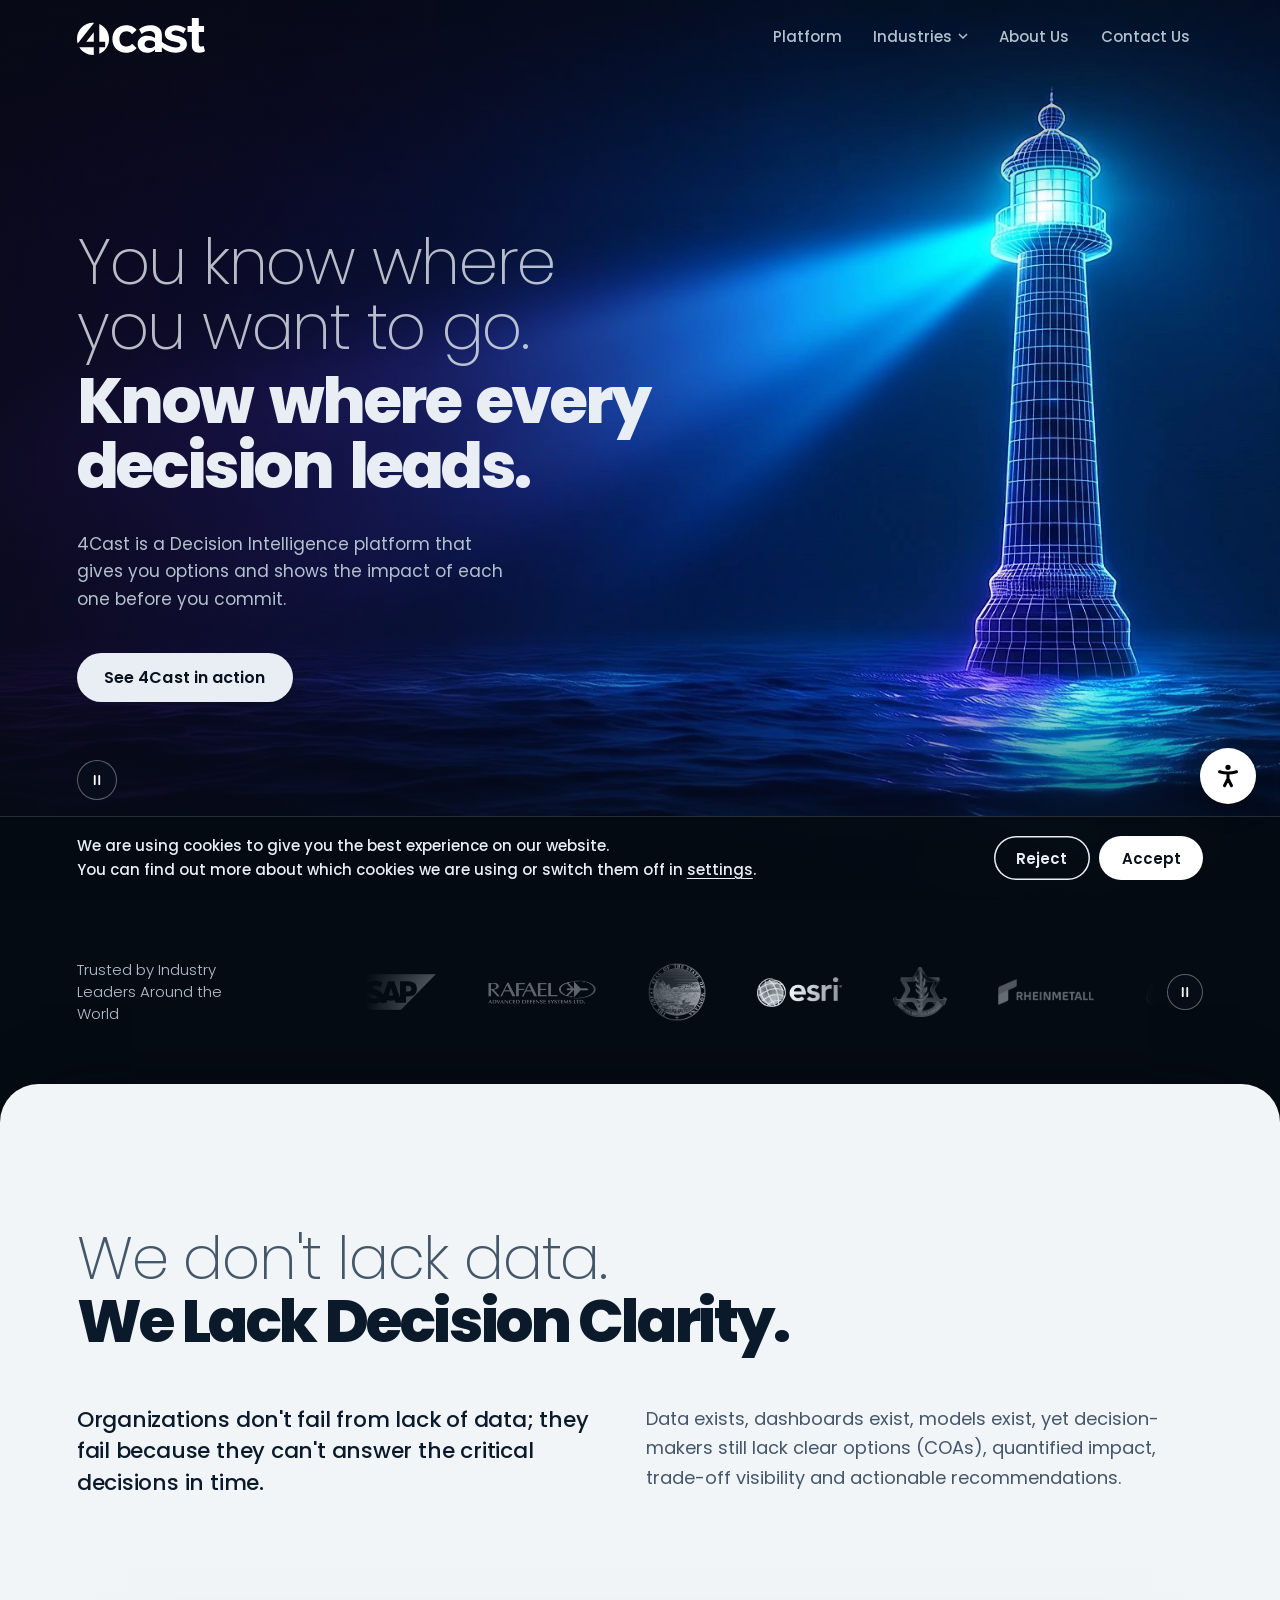
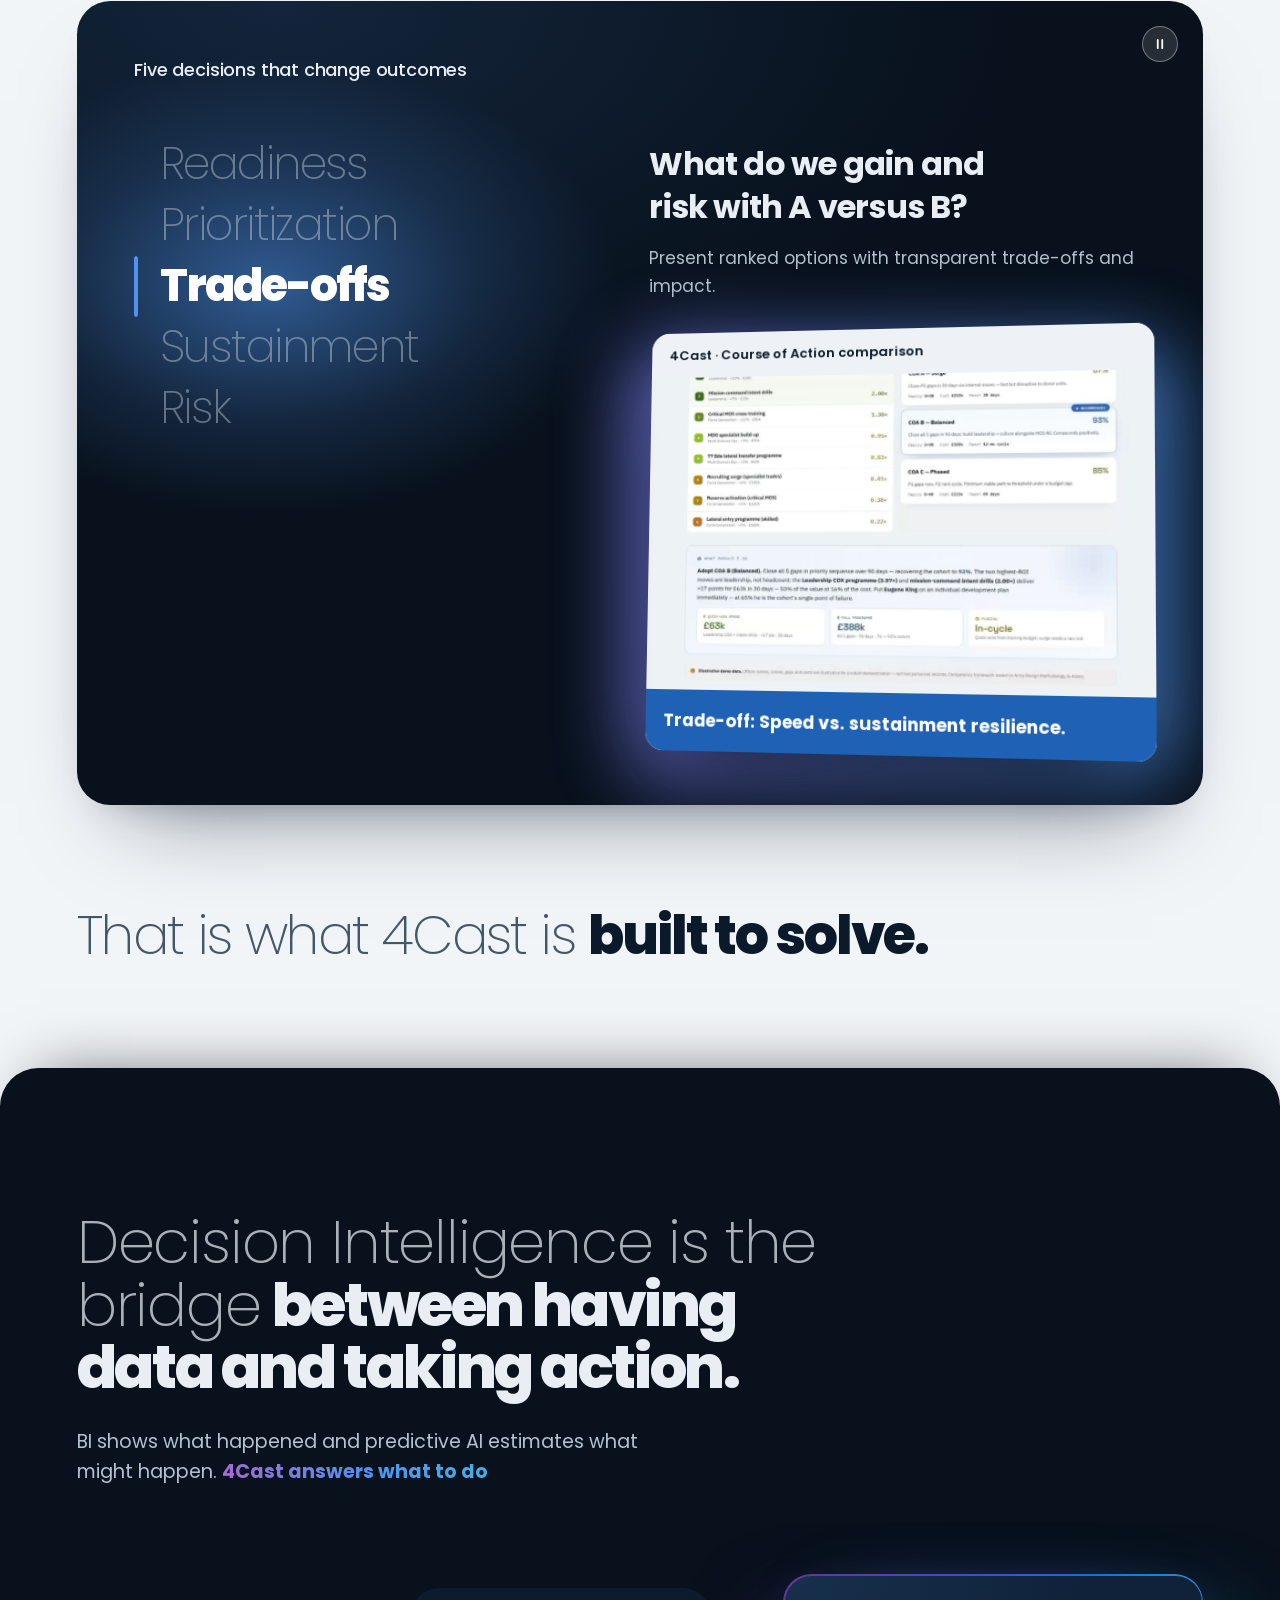
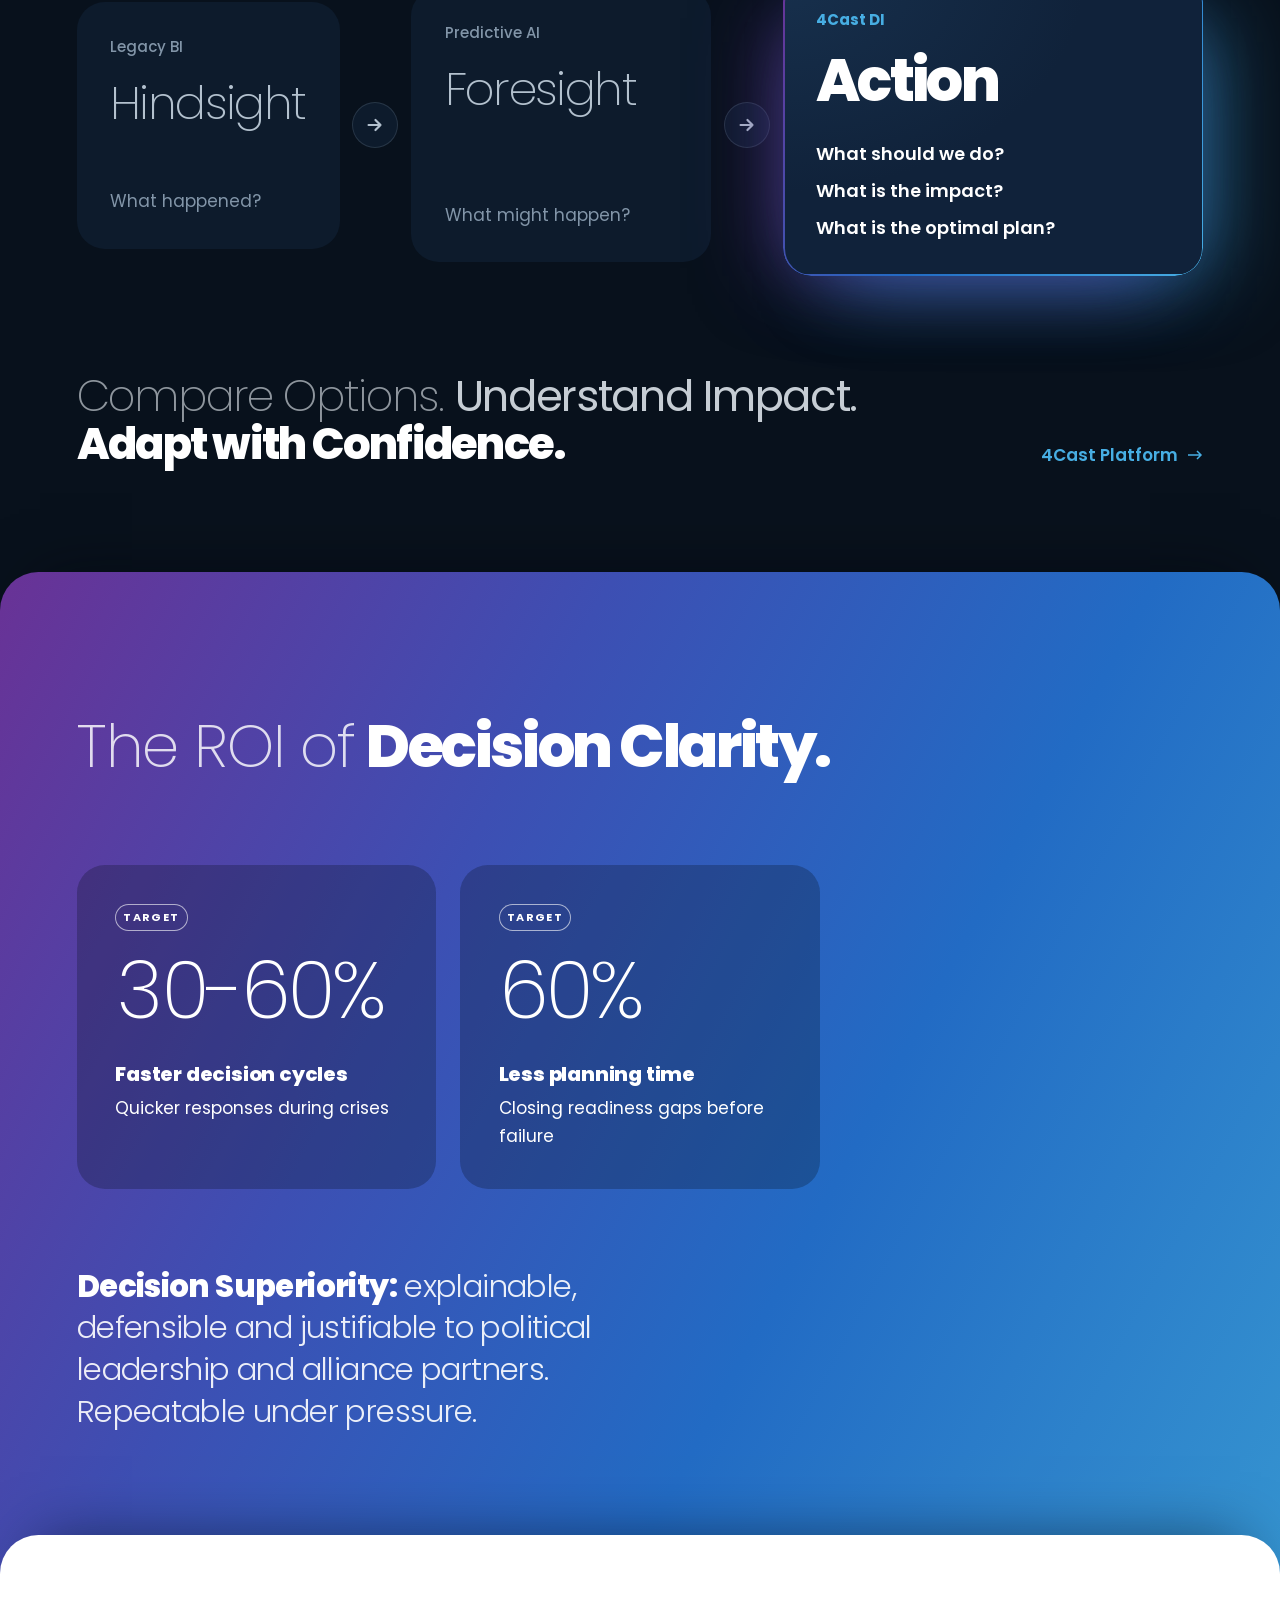
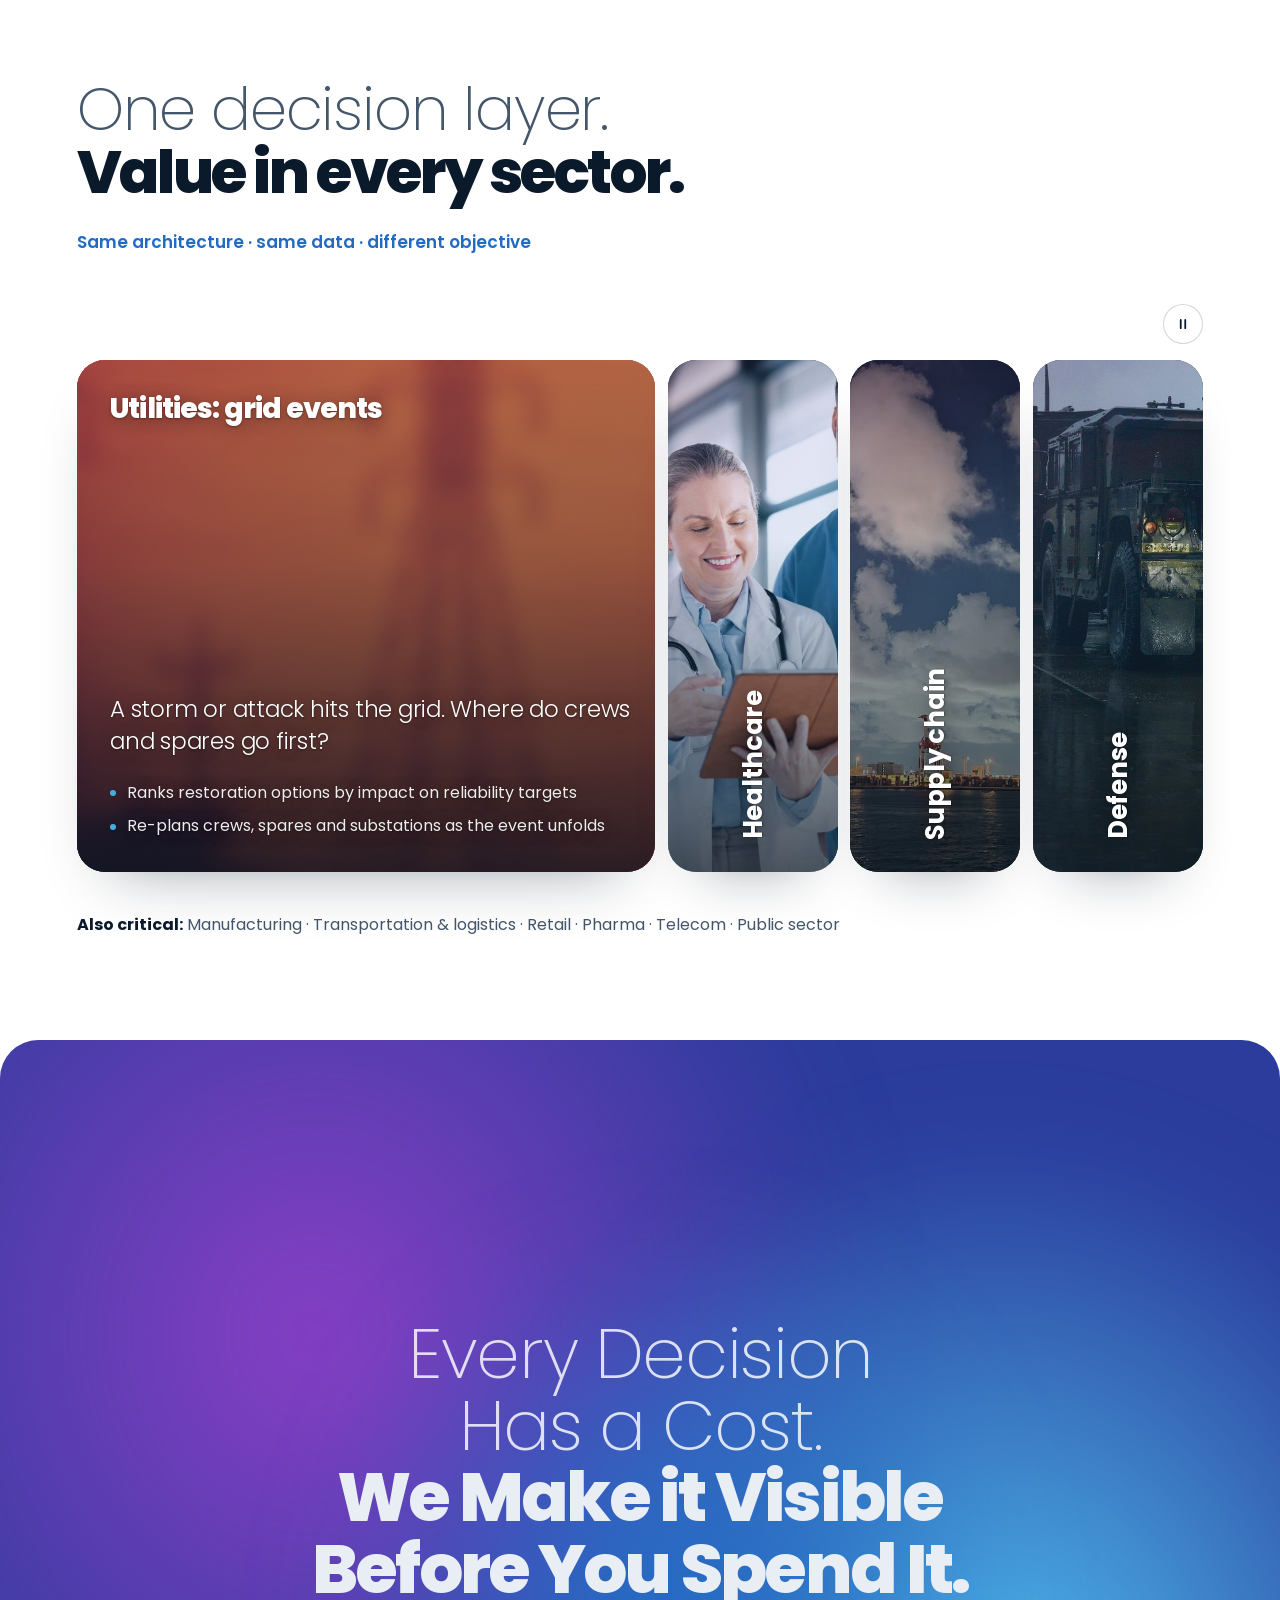
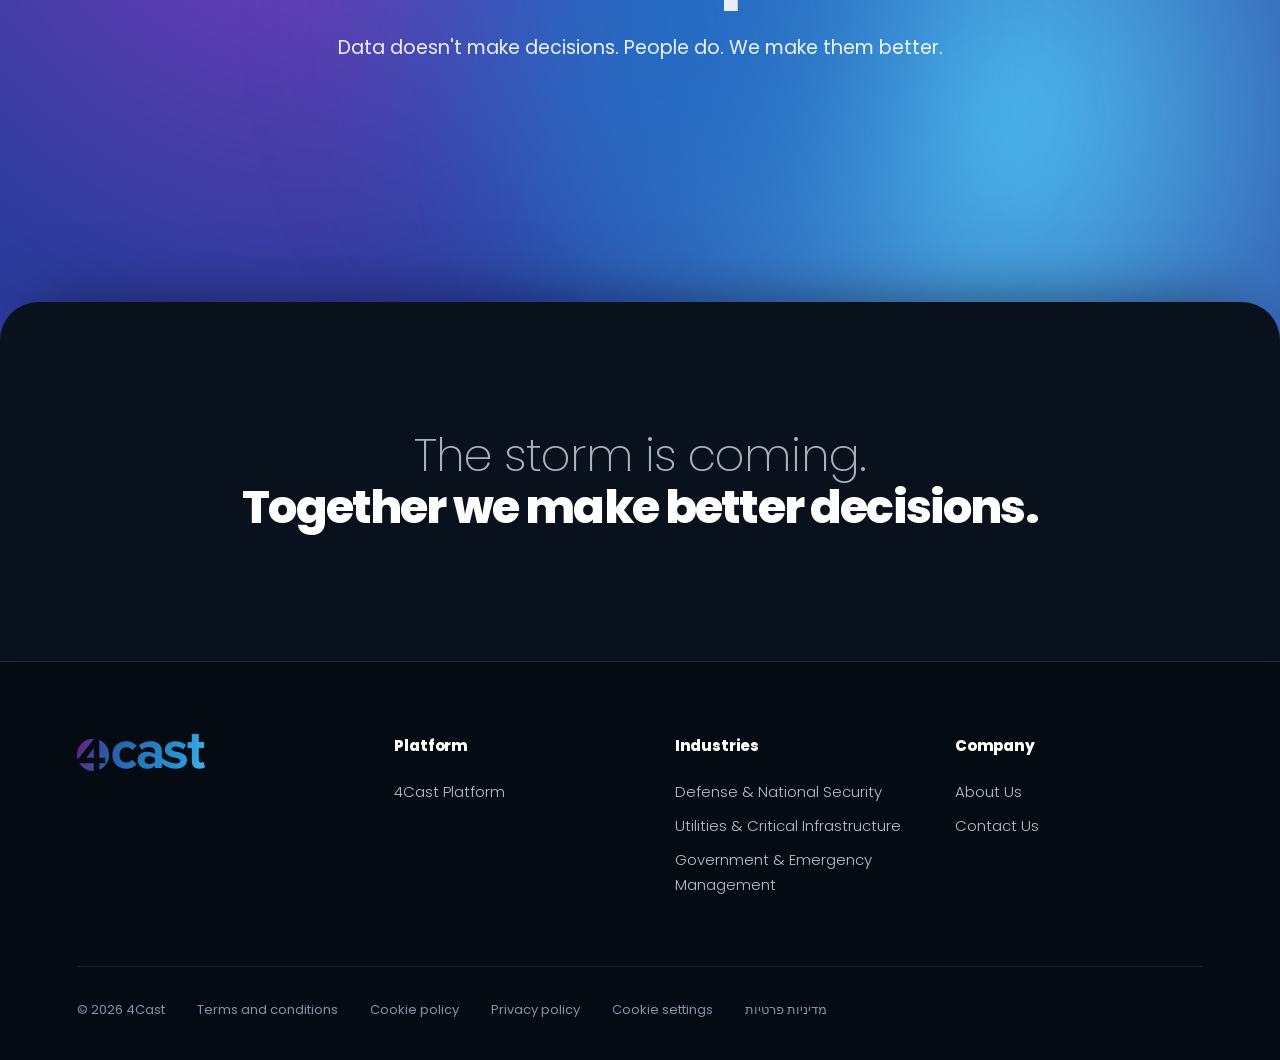
==== commit 370d7d79: "Add About page, accessibility, cookie consent, SEO and launch prep - About Us page: vision, journey " ====
--- a/site/index.html
+++ b/site/index.html
@@ -1,15 +1,52 @@
 <!doctype html>
 <html lang="en">
 <head>
+<!-- cookie consent: sets the Google consent defaults and loads gtag.js only after the visitor accepts analytics -->
+<script src="js/consent.js?v=1"></script>
+<!-- Google tag (gtag.js) -->
+<script>
+  window.dataLayer = window.dataLayer || [];
+  function gtag(){dataLayer.push(arguments);}
+  gtag('js', new Date());
+
+  gtag('config', 'G-XC0TZMRKWG');
+</script>
 <meta charset="utf-8">
 <meta name="viewport" content="width=device-width, initial-scale=1">
-<title>4Cast · Decision Intelligence</title>
-<meta name="description" content="4Cast is a Decision Intelligence platform that gives you options and shows the impact of each one before you commit.">
+<title>4Cast | AI-Powered Decision Intelligence Platform</title>
+<meta name="description" content="4Cast is an AI-powered Decision Intelligence platform for defense, government and utilities. See your options and the impact of each one before you commit.">
 <meta name="theme-color" content="#08111c">
-<link rel="preconnect" href="https://fonts.googleapis.com">
-<link rel="preconnect" href="https://fonts.gstatic.com" crossorigin>
-<link href="https://fonts.googleapis.com/css2?family=Poppins:ital,wght@0,200;0,300;0,400;0,500;0,600;0,700;0,800;1,400&display=swap" rel="stylesheet">
-<link rel="stylesheet" href="styles.css">
+<!-- seo -->
+<link rel="canonical" href="https://4cast-ai.com/">
+<meta name="robots" content="index, follow, max-image-preview:large">
+<link rel="icon" href="favicon.ico" sizes="48x48">
+<link rel="icon" href="assets/icons/favicon-32.png" type="image/png" sizes="32x32">
+<link rel="apple-touch-icon" href="apple-touch-icon.png">
+<meta property="og:type" content="website">
+<meta property="og:site_name" content="4Cast">
+<meta property="og:locale" content="en_US">
+<meta property="og:url" content="https://4cast-ai.com/">
+<meta property="og:title" content="4Cast | AI-Powered Decision Intelligence Platform">
+<meta property="og:description" content="4Cast is an AI-powered Decision Intelligence platform for defense, government and utilities. See your options and the impact of each one before you commit.">
+<meta property="og:image" content="https://4cast-ai.com/assets/brand/4cast-share.jpg">
+<meta property="og:image:width" content="1200">
+<meta property="og:image:height" content="630">
+<meta property="og:image:alt" content="4Cast logo over a lighthouse at night">
+<meta name="twitter:card" content="summary_large_image">
+<meta name="twitter:title" content="4Cast | AI-Powered Decision Intelligence Platform">
+<meta name="twitter:description" content="4Cast is an AI-powered Decision Intelligence platform for defense, government and utilities. See your options and the impact of each one before you commit.">
+<meta name="twitter:image" content="https://4cast-ai.com/assets/brand/4cast-share.jpg">
+<script type="application/ld+json">{"@context":"https://schema.org","@graph":[{"@type":"Organization","@id":"https://4cast-ai.com/#org","name":"4Cast","url":"https://4cast-ai.com/","logo":"https://4cast-ai.com/assets/icons/icon-512.png","email":"4cast.info@4castai.com","description":"AI-powered Decision Intelligence platform that helps leaders make smarter, faster, and more impactful decisions.","foundingDate":"2018","parentOrganization":{"@type":"Organization","name":"Malam Team"},"sameAs":["https://www.linkedin.com/company/4cast-ai","https://www.youtube.com/@4Cast-ai"],"address":[{"@type":"PostalAddress","streetAddress":"53 Avshalom Gissin Street","addressLocality":"Petah Tikva","postalCode":"4922450","addressCountry":"IL"},{"@type":"PostalAddress","streetAddress":"31 Hudson Yards","addressLocality":"New York","addressRegion":"NY","postalCode":"10001","addressCountry":"US"}],"contactPoint":[{"@type":"ContactPoint","contactType":"sales","telephone":"+972-3-978-7659","email":"4cast.info@4castai.com","areaServed":"IL"},{"@type":"ContactPoint","contactType":"sales","telephone":"+1-917-352-1251","areaServed":"US"}]},{"@type":"WebSite","@id":"https://4cast-ai.com/#site","url":"https://4cast-ai.com/","name":"4Cast","publisher":{"@id":"https://4cast-ai.com/#org"}},{"@type":"WebPage","@id":"https://4cast-ai.com/#page","url":"https://4cast-ai.com/","name":"4Cast | AI-Powered Decision Intelligence Platform","description":"4Cast is an AI-powered Decision Intelligence platform for defense, government and utilities. See your options and the impact of each one before you commit.","isPartOf":{"@type":"WebSite","@id":"https://4cast-ai.com/#site","url":"https://4cast-ai.com/","name":"4Cast"},"about":{"@id":"https://4cast-ai.com/#org"},"primaryImageOfPage":"https://4cast-ai.com/assets/brand/4cast-share.jpg","inLanguage":"en"}]}</script>
+<link rel="preload" as="image" href="assets/video/hero-poster.jpg" fetchpriority="high">
+<!-- /seo -->
+<link rel="preload" href="assets/fonts/poppins-200-latin.woff2" as="font" type="font/woff2" crossorigin>
+<link rel="preload" href="assets/fonts/poppins-400-latin.woff2" as="font" type="font/woff2" crossorigin>
+<link rel="preload" href="assets/fonts/poppins-800-latin.woff2" as="font" type="font/woff2" crossorigin>
+<link rel="stylesheet" href="css/fonts.css?v=1">
+<link rel="stylesheet" href="css/styles.css">
+<link rel="stylesheet" href="css/a11y.css?v=5">
+<link rel="stylesheet" href="css/consent.css?v=2">
+<script src="js/a11y.js?v=3"></script>
 <script>document.documentElement.classList.add('js')</script>
 </head>
 <body>
@@ -37,7 +74,7 @@
           <a href="government.html"><b>Government &amp; Emergency Management</b><span>Decision Intelligence for Government Missions in Planning and Response</span></a>
         </div>
       </li>
-      <li><a href="#about">About Us</a></li>
+      <li><a href="about.html">About Us</a></li>
       <li><a href="contact.html">Contact Us</a></li>
     </ul>
   </nav>
@@ -49,7 +86,7 @@
 <!-- HERO -->
 <section class="hero" aria-labelledby="hero-title">
   <video class="hero__video" muted loop playsinline preload="auto" poster="assets/video/hero-poster.jpg" aria-hidden="true" tabindex="-1">
-    <source src="assets/video/hero-lighthouse.mp4" type="video/mp4">
+    <source src="assets/video/hero-lighthouse.mp4?v=c1" type="video/mp4">
   </video>
   <div class="hero__copy">
     <h1 id="hero-title" class="hero__title">
@@ -59,11 +96,13 @@
     <p class="hero__sub">4Cast is a Decision Intelligence platform that gives you options and shows the impact of each one before you commit.</p>
     <p class="hero__cta"><a class="btn btn--light" href="platform.html">See 4Cast in action</a></p>
   </div>
+  <button type="button" class="mo-btn hero__pause" aria-label="Pause background video"><svg class="mo-btn__pause" viewBox="0 0 24 24" aria-hidden="true"><path d="M9 6.5v11M15 6.5v11"/></svg><svg class="mo-btn__play" viewBox="0 0 24 24" aria-hidden="true"><path d="M8.5 6.2v11.6L18 12z"/></svg></button>
 </section>
 
 <!-- TRUST -->
 <section class="register" aria-labelledby="register-title">
   <h2 id="register-title" class="register__title">Trusted by Industry Leaders Around the World</h2>
+  <div class="rail-wrap">
   <div class="rail" id="logo-rail">
     <div class="rail__belt">
       <ul class="rail__set">
@@ -148,6 +187,8 @@
       </div>
     </div>
   </div>
+  <button type="button" class="mo-btn rail__pause" aria-label="Pause logo strip"><svg class="mo-btn__pause" viewBox="0 0 24 24" aria-hidden="true"><path d="M9 6.5v11M15 6.5v11"/></svg><svg class="mo-btn__play" viewBox="0 0 24 24" aria-hidden="true"><path d="M8.5 6.2v11.6L18 12z"/></svg></button>
+  </div>
 </section>
 
 <!-- PROBLEM · day -->
@@ -164,6 +205,7 @@
     </div>
 
     <div class="console" id="console">
+      <button type="button" class="mo-btn dx__pause" aria-label="Pause decision rotation"><svg class="mo-btn__pause" viewBox="0 0 24 24" aria-hidden="true"><path d="M9 6.5v11M15 6.5v11"/></svg><svg class="mo-btn__play" viewBox="0 0 24 24" aria-hidden="true"><path d="M8.5 6.2v11.6L18 12z"/></svg></button>
       <span class="dx__glow" id="dx-glow" aria-hidden="true"></span>
       <h3 class="console__title"><span class="t-thin">Five decisions</span> <span class="t-heavy">that change outcomes</span></h3>
       <div class="bearings__grid bearings__grid--dx">
@@ -220,7 +262,7 @@
 
     <div class="motto">
       <p><span class="m1">Compare Options.</span> <span class="m2">Understand Impact.</span> <span class="m3">Adapt with Confidence.</span></p>
-      <span class="link">4Cast Platform <svg viewBox="0 0 16 10" aria-hidden="true"><path d="M1 5h13M10 1l4 4-4 4"/></svg></span>
+      <a class="link" href="platform.html">4Cast Platform <svg viewBox="0 0 16 10" aria-hidden="true"><path d="M1 5h13M10 1l4 4-4 4"/></svg></a>
     </div>
   </div>
 </section>
@@ -228,7 +270,7 @@
 <!-- ROI · brand gradient field -->
 <section class="sheet sheet--field" id="why" aria-labelledby="why-title">
   <div class="wrap">
-    <h2 id="why-title" class="h2"><span class="sr">Why 4Cast Works: </span><span class="t-thin">The ROI of</span> <span class="t-heavy">Decision Clarity</span></h2>
+    <h2 id="why-title" class="h2"><span class="sr">Why 4Cast Works: </span><span class="t-thin">The ROI of</span> <span class="t-heavy">Decision Clarity.</span></h2>
     <dl class="figures">
       <div class="figure">
         <dt><span class="figure__n">30-60%</span><span class="tag tag--on-field">Target</span></dt>
@@ -254,6 +296,7 @@
     <h2 id="serve-title" class="h2"><span class="sr">Who We Serve: </span><span class="t-thin">One decision layer.</span> <span class="t-heavy">Value in every sector.</span></h2>
     <p class="arch">Same architecture · same data · different objective</p>
 
+    <button type="button" class="mo-btn panels__pause" aria-label="Pause sector rotation"><svg class="mo-btn__pause" viewBox="0 0 24 24" aria-hidden="true"><path d="M9 6.5v11M15 6.5v11"/></svg><svg class="mo-btn__play" viewBox="0 0 24 24" aria-hidden="true"><path d="M8.5 6.2v11.6L18 12z"/></svg></button>
     <ul class="panels" id="panels">
       <li class="panel is-open" id="utilities">
         <img class="panel__img" src="assets/sectors/utilities.jpg" alt="" loading="lazy" decoding="async"><img class="panel__img panel__img--soft" src="assets/sectors/utilities.jpg" alt="" loading="lazy" decoding="async">
@@ -310,9 +353,11 @@
   <div class="close__copy">
     <h2 id="close-title" class="h2 h2--xl"><span class="t-thin">Every Decision Has a Cost.</span> <span class="t-heavy">We Make it Visible Before You Spend It.</span></h2>
     <p class="lede">Data doesn't make decisions. People do. We make them better.</p>
-    <p><a class="btn btn--light">Request a Demo</a></p>
-    <p class="storm">The storm is coming. Together we make better decisions.</p>
-  </div>
+  </div>
+</section>
+
+<section class="storm-band" aria-label="Closing line">
+  <p class="storm"><span class="t-thin">The storm is coming.</span> <span class="t-heavy">Together we make better decisions.</span></p>
 </section>
 
 
@@ -320,18 +365,19 @@
 
 <footer class="foot">
   <div class="foot__brand">
-    <img class="nav__logo" src="assets/brand/4cast.svg" width="480" height="138" alt="4Cast">
+    <a class="foot__home" href="index.html" aria-label="4Cast home"><img class="nav__logo" src="assets/brand/4cast.svg" width="480" height="138" alt=""></a>
   </div>
   <div class="foot__cols" aria-label="Site map">
     <div><h4>Platform</h4><a href="platform.html">4Cast Platform</a></div>
     <div><h4>Industries</h4><a href="defense.html">Defense &amp; National Security</a><a href="utilities.html">Utilities &amp; Critical Infrastructure</a><a href="government.html">Government &amp; Emergency Management</a></div>
-    <div><h4>Company</h4><span>About Us</span><a href="contact.html">Contact Us</a></div>
+    <div><h4>Company</h4><a href="about.html">About Us</a><a href="contact.html">Contact Us</a></div>
   </div>
   <div class="foot__legal">
     <span>© <span id="yr">2026</span> 4Cast</span>
     <a href="https://app.websitepolicies.com/policies/view/fl8rn6tn" target="_blank" rel="noopener">Terms and conditions</a>
     <a href="https://app.websitepolicies.com/policies/view/ri08ru6c" target="_blank" rel="noopener">Cookie policy</a>
     <a href="https://app.websitepolicies.com/policies/view/r0m8o4ew" target="_blank" rel="noopener">Privacy policy</a>
+    <button type="button" class="foot__ck" data-ck-settings>Cookie settings</button>
     <a href="assets/legal/4cast-privacy-policy-he.pdf" lang="he" dir="rtl" data-pdf-dialog>מדיניות פרטיות</a>
   </div>
 </footer>
@@ -347,6 +393,6 @@
   <iframe class="pdf-dialog__frame" id="pdf-dialog-frame" title="מדיניות פרטיות" src="about:blank"></iframe>
 </dialog>
 
-<script src="main.js" defer></script>
+<script src="js/main.js?v=4" defer></script>
 </body>
 </html>
--- a/site/css/fonts.css
+++ b/site/css/fonts.css
@@ -0,0 +1,129 @@
+/* Poppins (SIL Open Font License), served from this site instead of Google Fonts */
+@font-face {
+  font-family: 'Poppins';
+  font-style: italic;
+  font-weight: 400;
+  font-display: swap;
+  src: url(../assets/fonts/poppins-400i-latin-ext.woff2) format('woff2');
+  unicode-range: U+0100-02BA, U+02BD-02C5, U+02C7-02CC, U+02CE-02D7, U+02DD-02FF, U+0304, U+0308, U+0329, U+1D00-1DBF, U+1E00-1E9F, U+1EF2-1EFF, U+2020, U+20A0-20AB, U+20AD-20C4, U+2113, U+2C60-2C7F, U+A720-A7FF;
+}
+@font-face {
+  font-family: 'Poppins';
+  font-style: italic;
+  font-weight: 400;
+  font-display: swap;
+  src: url(../assets/fonts/poppins-400i-latin.woff2) format('woff2');
+  unicode-range: U+0000-00FF, U+0131, U+0152-0153, U+02BB-02BC, U+02C6, U+02DA, U+02DC, U+0304, U+0308, U+0329, U+2000-206F, U+20AC, U+2122, U+2191, U+2193, U+2212, U+2215, U+FEFF, U+FFFD;
+}
+@font-face {
+  font-family: 'Poppins';
+  font-style: normal;
+  font-weight: 200;
+  font-display: swap;
+  src: url(../assets/fonts/poppins-200-latin-ext.woff2) format('woff2');
+  unicode-range: U+0100-02BA, U+02BD-02C5, U+02C7-02CC, U+02CE-02D7, U+02DD-02FF, U+0304, U+0308, U+0329, U+1D00-1DBF, U+1E00-1E9F, U+1EF2-1EFF, U+2020, U+20A0-20AB, U+20AD-20C4, U+2113, U+2C60-2C7F, U+A720-A7FF;
+}
+@font-face {
+  font-family: 'Poppins';
+  font-style: normal;
+  font-weight: 200;
+  font-display: swap;
+  src: url(../assets/fonts/poppins-200-latin.woff2) format('woff2');
+  unicode-range: U+0000-00FF, U+0131, U+0152-0153, U+02BB-02BC, U+02C6, U+02DA, U+02DC, U+0304, U+0308, U+0329, U+2000-206F, U+20AC, U+2122, U+2191, U+2193, U+2212, U+2215, U+FEFF, U+FFFD;
+}
+@font-face {
+  font-family: 'Poppins';
+  font-style: normal;
+  font-weight: 300;
+  font-display: swap;
+  src: url(../assets/fonts/poppins-300-latin-ext.woff2) format('woff2');
+  unicode-range: U+0100-02BA, U+02BD-02C5, U+02C7-02CC, U+02CE-02D7, U+02DD-02FF, U+0304, U+0308, U+0329, U+1D00-1DBF, U+1E00-1E9F, U+1EF2-1EFF, U+2020, U+20A0-20AB, U+20AD-20C4, U+2113, U+2C60-2C7F, U+A720-A7FF;
+}
+@font-face {
+  font-family: 'Poppins';
+  font-style: normal;
+  font-weight: 300;
+  font-display: swap;
+  src: url(../assets/fonts/poppins-300-latin.woff2) format('woff2');
+  unicode-range: U+0000-00FF, U+0131, U+0152-0153, U+02BB-02BC, U+02C6, U+02DA, U+02DC, U+0304, U+0308, U+0329, U+2000-206F, U+20AC, U+2122, U+2191, U+2193, U+2212, U+2215, U+FEFF, U+FFFD;
+}
+@font-face {
+  font-family: 'Poppins';
+  font-style: normal;
+  font-weight: 400;
+  font-display: swap;
+  src: url(../assets/fonts/poppins-400-latin-ext.woff2) format('woff2');
+  unicode-range: U+0100-02BA, U+02BD-02C5, U+02C7-02CC, U+02CE-02D7, U+02DD-02FF, U+0304, U+0308, U+0329, U+1D00-1DBF, U+1E00-1E9F, U+1EF2-1EFF, U+2020, U+20A0-20AB, U+20AD-20C4, U+2113, U+2C60-2C7F, U+A720-A7FF;
+}
+@font-face {
+  font-family: 'Poppins';
+  font-style: normal;
+  font-weight: 400;
+  font-display: swap;
+  src: url(../assets/fonts/poppins-400-latin.woff2) format('woff2');
+  unicode-range: U+0000-00FF, U+0131, U+0152-0153, U+02BB-02BC, U+02C6, U+02DA, U+02DC, U+0304, U+0308, U+0329, U+2000-206F, U+20AC, U+2122, U+2191, U+2193, U+2212, U+2215, U+FEFF, U+FFFD;
+}
+@font-face {
+  font-family: 'Poppins';
+  font-style: normal;
+  font-weight: 500;
+  font-display: swap;
+  src: url(../assets/fonts/poppins-500-latin-ext.woff2) format('woff2');
+  unicode-range: U+0100-02BA, U+02BD-02C5, U+02C7-02CC, U+02CE-02D7, U+02DD-02FF, U+0304, U+0308, U+0329, U+1D00-1DBF, U+1E00-1E9F, U+1EF2-1EFF, U+2020, U+20A0-20AB, U+20AD-20C4, U+2113, U+2C60-2C7F, U+A720-A7FF;
+}
+@font-face {
+  font-family: 'Poppins';
+  font-style: normal;
+  font-weight: 500;
+  font-display: swap;
+  src: url(../assets/fonts/poppins-500-latin.woff2) format('woff2');
+  unicode-range: U+0000-00FF, U+0131, U+0152-0153, U+02BB-02BC, U+02C6, U+02DA, U+02DC, U+0304, U+0308, U+0329, U+2000-206F, U+20AC, U+2122, U+2191, U+2193, U+2212, U+2215, U+FEFF, U+FFFD;
+}
+@font-face {
+  font-family: 'Poppins';
+  font-style: normal;
+  font-weight: 600;
+  font-display: swap;
+  src: url(../assets/fonts/poppins-600-latin-ext.woff2) format('woff2');
+  unicode-range: U+0100-02BA, U+02BD-02C5, U+02C7-02CC, U+02CE-02D7, U+02DD-02FF, U+0304, U+0308, U+0329, U+1D00-1DBF, U+1E00-1E9F, U+1EF2-1EFF, U+2020, U+20A0-20AB, U+20AD-20C4, U+2113, U+2C60-2C7F, U+A720-A7FF;
+}
+@font-face {
+  font-family: 'Poppins';
+  font-style: normal;
+  font-weight: 600;
+  font-display: swap;
+  src: url(../assets/fonts/poppins-600-latin.woff2) format('woff2');
+  unicode-range: U+0000-00FF, U+0131, U+0152-0153, U+02BB-02BC, U+02C6, U+02DA, U+02DC, U+0304, U+0308, U+0329, U+2000-206F, U+20AC, U+2122, U+2191, U+2193, U+2212, U+2215, U+FEFF, U+FFFD;
+}
+@font-face {
+  font-family: 'Poppins';
+  font-style: normal;
+  font-weight: 700;
+  font-display: swap;
+  src: url(../assets/fonts/poppins-700-latin-ext.woff2) format('woff2');
+  unicode-range: U+0100-02BA, U+02BD-02C5, U+02C7-02CC, U+02CE-02D7, U+02DD-02FF, U+0304, U+0308, U+0329, U+1D00-1DBF, U+1E00-1E9F, U+1EF2-1EFF, U+2020, U+20A0-20AB, U+20AD-20C4, U+2113, U+2C60-2C7F, U+A720-A7FF;
+}
+@font-face {
+  font-family: 'Poppins';
+  font-style: normal;
+  font-weight: 700;
+  font-display: swap;
+  src: url(../assets/fonts/poppins-700-latin.woff2) format('woff2');
+  unicode-range: U+0000-00FF, U+0131, U+0152-0153, U+02BB-02BC, U+02C6, U+02DA, U+02DC, U+0304, U+0308, U+0329, U+2000-206F, U+20AC, U+2122, U+2191, U+2193, U+2212, U+2215, U+FEFF, U+FFFD;
+}
+@font-face {
+  font-family: 'Poppins';
+  font-style: normal;
+  font-weight: 800;
+  font-display: swap;
+  src: url(../assets/fonts/poppins-800-latin-ext.woff2) format('woff2');
+  unicode-range: U+0100-02BA, U+02BD-02C5, U+02C7-02CC, U+02CE-02D7, U+02DD-02FF, U+0304, U+0308, U+0329, U+1D00-1DBF, U+1E00-1E9F, U+1EF2-1EFF, U+2020, U+20A0-20AB, U+20AD-20C4, U+2113, U+2C60-2C7F, U+A720-A7FF;
+}
+@font-face {
+  font-family: 'Poppins';
+  font-style: normal;
+  font-weight: 800;
+  font-display: swap;
+  src: url(../assets/fonts/poppins-800-latin.woff2) format('woff2');
+  unicode-range: U+0000-00FF, U+0131, U+0152-0153, U+02BB-02BC, U+02C6, U+02DA, U+02DC, U+0304, U+0308, U+0329, U+2000-206F, U+20AC, U+2122, U+2191, U+2193, U+2212, U+2215, U+FEFF, U+FFFD;
+}
--- a/site/css/styles.css
+++ b/site/css/styles.css
@@ -0,0 +1,1949 @@
+/* 4Cast homepage · night and day */
+:root {
+  --sea-0: #050b13;
+  --sea-1: #08111c;
+  --sea-2: #0b1724;
+  --sea-3: #10202f;
+  --land: #121a22;
+  --ink: #e8eef4;
+  --ink-2: #b3c1ce;
+  --ink-3: #8295a8;
+  --ink-4: #4a5d70;
+  --rule: rgba(200, 218, 234, .13);
+  --rule-2: rgba(200, 218, 234, .26);
+  --violet: #693296;
+  --violet-lt: #a46ad6;
+  --blue: #226BC4;
+  --sky: #47AEE3;
+  --charcoal: #323232;
+  --night: #08111c;
+  --night-2: #0d1b2c;
+  --day: #f2f5f8;
+  --d-ink: #0b1a2b;
+  --d-ink-2: #44566a;
+  --grad: linear-gradient(118deg, #693296 0%, #3d4fb3 34%, #226BC4 64%, #3593d0 100%);
+  --gut: clamp(16px, 6vw, 112px);
+  --max: 1320px;
+  --ease: cubic-bezier(.16, 1, .3, 1);
+  --ease-out: cubic-bezier(.23, 1, .32, 1);
+  --ease-in-out: cubic-bezier(.77, 0, .175, 1);
+  color-scheme: dark;
+}
+
+*, *::before, *::after { box-sizing: border-box; }
+html { -webkit-text-size-adjust: 100%; scroll-behavior: smooth; scrollbar-color: var(--ink-4) var(--sea-0); }
+body {
+  margin: 0;
+  background: var(--sea-1);
+  color: var(--ink);
+  font: 400 1.0625rem/1.65 Poppins, system-ui, sans-serif;
+  font-feature-settings: "tnum" 0;
+  -webkit-font-smoothing: antialiased;
+  overflow-x: clip;
+}
+::selection { background: var(--sky); color: var(--sea-0); }
+::-webkit-scrollbar { width: 10px; }
+::-webkit-scrollbar-track { background: var(--sea-0); }
+::-webkit-scrollbar-thumb { background: var(--ink-4); border: 3px solid var(--sea-0); border-radius: 10px; }
+img, svg { display: block; max-width: 100%; }
+a { color: inherit; text-underline-offset: .22em; text-decoration-thickness: 1px; }
+:focus-visible { outline: 2px solid var(--sky); outline-offset: 4px; border-radius: 4px; }
+h1, h2, h3, h4, p { margin: 0; }
+.defs { position: absolute; }
+.sr { position: absolute; width: 1px; height: 1px; overflow: hidden; clip: rect(0 0 0 0); white-space: nowrap; }
+.skip { position: absolute; left: 16px; top: -60px; z-index: 50; background: var(--ink); color: var(--sea-0); padding: .6rem 1rem; border-radius: 999px; font-weight: 600; text-decoration: none; }
+.skip:focus { top: 16px; }
+
+/* ---------- buttons ---------- */
+.btn {
+  display: inline-flex; align-items: center; gap: .6em;
+  font: 600 1rem/1 Poppins, sans-serif; letter-spacing: .005em;
+  padding: 1.05em 1.7em; border-radius: 999px; text-decoration: none;
+  transition: background-color .2s ease, color .2s ease, box-shadow .2s ease, transform .16s var(--ease-out);
+  -webkit-tap-highlight-color: transparent; user-select: none;
+}
+.btn:active { transform: scale(.97); }
+.btn--light { background: var(--ink); color: var(--sea-1); }
+.btn--ghost { color: var(--ink); box-shadow: inset 0 0 0 1px var(--rule-2); padding: .8em 1.3em; font-size: .9375rem; }
+@media (hover: hover) and (pointer: fine) {
+  .btn--light:hover { background: #fff; }
+  .btn--ghost:hover { box-shadow: inset 0 0 0 1px var(--sky); color: #fff; }
+}
+
+.link { display: inline-flex; align-items: center; gap: .55em; font-weight: 500; color: var(--sky); text-decoration: none; }
+.link svg, .water__go svg { width: 16px; height: 10px; fill: none; stroke: currentColor; stroke-width: 1.5; transition: transform .2s var(--ease-out); }
+.link:hover { text-decoration: underline; }
+@media (hover: hover) and (pointer: fine) { .link:hover svg { transform: translateX(4px); } }
+
+/* ---------- nav ---------- */
+.nav {
+  position: fixed; z-index: 40; inset: 0 0 auto 0;
+  display: flex; align-items: center; justify-content: space-between; gap: 2rem;
+  padding: 1.1rem var(--gut);
+  transition: background-color .3s ease, box-shadow .3s ease;
+}
+.nav.is-scrolled { background: rgba(5, 11, 19, .82); backdrop-filter: blur(14px); -webkit-backdrop-filter: blur(14px); box-shadow: 0 1px 0 var(--rule); }
+.nav__logo { width: 128px; height: auto; aspect-ratio: 480.33 / 138.35; }
+.nav__menu { display: flex; align-items: center; gap: 2.25rem; }
+.nav__list { display: flex; gap: .25rem; list-style: none; margin: 0; padding: 0; }
+.nav__list > li { position: relative; }
+.nav__list > li > a, .nav__list > li > button {
+  display: inline-flex; align-items: center; gap: .4rem;
+  font: 500 .9375rem/1 Poppins, sans-serif; color: var(--ink-2);
+  background: none; border: 0; cursor: pointer; text-decoration: none;
+  padding: .7rem .85rem; border-radius: 8px; transition: color .15s ease;
+}
+.nav__list > li > a:hover, .nav__list > li > button:hover, .nav__list > li > button[aria-expanded="true"] { color: var(--ink); }
+.nav__list svg { width: 10px; height: 6px; fill: none; stroke: currentColor; stroke-width: 1.5; transition: transform .2s var(--ease-out); }
+.nav__list button[aria-expanded="true"] svg { transform: rotate(180deg); }
+.sub {
+  position: absolute; top: calc(100% + .5rem); left: -.5rem; width: 22rem;
+  padding: .6rem; border-radius: 14px; background: rgba(8, 17, 28, .97);
+  box-shadow: 0 0 0 1px var(--rule), 0 24px 60px -20px rgba(0,0,0,.8);
+  opacity: 0; visibility: hidden; transform: translateY(-4px) scale(.97); transform-origin: 1.5rem 0;
+  transition: opacity .14s ease, transform .14s ease, visibility 0s .14s;
+}
+.has-sub button[aria-expanded="true"] + .sub { opacity: 1; visibility: visible; transform: none; transition: opacity .2s var(--ease-out), transform .2s var(--ease-out), visibility 0s; }
+.sub a { display: block; padding: .8rem .9rem; border-radius: 10px; text-decoration: none; }
+.sub a:hover, .sub a:focus-visible { background: var(--sea-3); }
+.sub b { display: block; font-weight: 500; font-size: .9375rem; color: var(--ink); }
+.sub span { display: block; font-size: .8125rem; line-height: 1.45; color: var(--ink-3); margin-top: .2rem; }
+.nav__toggle { display: none; }
+
+/* ---------- hero: looping lighthouse film ---------- */
+.hero {
+  position: relative; min-height: 100svh; min-height: max(100svh, 640px);
+  display: flex; align-items: center; isolation: isolate; overflow: hidden;
+  background: var(--sea-0) url("../assets/video/hero-poster.jpg") 30% 50% / cover no-repeat;
+}
+.hero__video {
+  position: absolute; inset: 0; z-index: -2; width: 100%; height: 100%;
+  object-fit: cover; object-position: 30% 50%;
+  opacity: 0; transform: scale(1.06);
+  transition: opacity 1.8s ease, transform 9s cubic-bezier(.2, .7, .2, 1);
+}
+.hero__video.is-playing { opacity: 1; transform: none; }
+/* legibility scrim: deepens the sky behind the words, then hands over to the page below */
+.hero::after {
+  content: ""; position: absolute; inset: 0; z-index: -1; pointer-events: none;
+  background:
+    linear-gradient(90deg, rgba(5,11,19,.78) 0%, rgba(5,11,19,.5) 34%, rgba(5,11,19,0) 62%),
+    linear-gradient(180deg, rgba(5,11,19,.45) 0%, rgba(5,11,19,0) 22%, rgba(5,11,19,0) 76%, var(--sea-0) 100%);
+}
+.hero__copy { position: relative; padding: 7rem var(--gut) 5rem; width: 100%; max-width: calc(var(--max) + 2 * var(--gut)); }
+.hero__title {
+  font-size: clamp(2.35rem, 4.9vw, 5.5rem); line-height: 1.04;
+  max-width: 15ch; text-wrap: balance;
+}
+.hero__title .hl { display: block; }
+/* the goal is light and quiet; the decision carries the weight */
+.hero__title .hl--goal { font-weight: 200; letter-spacing: -.02em; color: rgba(232, 238, 244, .78); }
+.hero__title .hl--lead { font-weight: 800; letter-spacing: -.04em; word-spacing: .1em; margin-top: .14em; }
+.hero__title .hw { display: inline-block; }
+.hero__sub { margin-top: 2rem; max-width: 40ch; font-size: clamp(1.0625rem, 1.25vw, 1.25rem); color: var(--ink-2); line-height: 1.6; }
+.hero__cta { margin-top: 2.5rem; }
+
+/* Two acts. Act one: the goal drifts in as a single breath, its letters settling.
+   A held pause. Act two: the decision lands word by word, out of a heavy blur.
+   Then the line and the action. Whole entrance about five seconds. */
+@media (prefers-reduced-motion: no-preference) {
+  .js .hero__copy:not(.is-split) { opacity: 0; }
+  .js .hero__title .hl--goal {
+    opacity: 0; filter: blur(18px); letter-spacing: .14em;
+    animation: goal-in 1.9s cubic-bezier(.22, .9, .25, 1) .4s forwards;
+  }
+  .js .hero__title .hl--lead .hw {
+    opacity: 0; filter: blur(16px); transform: translateY(.12em) scale(1.1); transform-origin: 50% 80%;
+    animation: lead-in .95s var(--ease-out) forwards; animation-delay: calc(2.55s + var(--i) * 150ms);
+  }
+  .js .hero__sub, .js .hero__cta { opacity: 0; filter: blur(10px); transform: translateY(14px); animation: fog-in 1.1s var(--ease-out) forwards; }
+  .js .hero__sub { animation-delay: 3.75s; }
+  .js .hero__cta { animation-delay: 4.1s; }
+}
+@keyframes goal-in {
+  60% { opacity: 1; filter: blur(2px); }
+  to { opacity: 1; filter: blur(0); letter-spacing: -.02em; }
+}
+@keyframes lead-in {
+  55% { opacity: 1; filter: blur(3px); }
+  to { opacity: 1; filter: blur(0); transform: none; }
+}
+/* section entrances: heading, then its content, once, as the section arrives */
+@media (prefers-reduced-motion: no-preference) {
+  .js .rv { opacity: 0; transform: translateY(16px); transition: opacity .7s var(--ease-out), transform .7s var(--ease-out); transition-delay: calc(var(--rv, 0) * 70ms); }
+  .js .rv.is-in { opacity: 1; transform: none; }
+}
+@keyframes rm-fade { from { opacity: 0; } }
+@keyframes fog-in { to { opacity: 1; filter: blur(0); transform: none; } }
+
+/* ---------- register (trust line) ---------- */
+.register {
+  position: relative; padding: clamp(2.5rem, 4.5vw, 3.5rem) var(--gut) calc(clamp(2.5rem, 4.5vw, 3.5rem) + clamp(24px, 3vw, 44px));
+  background: var(--sea-0);
+  display: grid; grid-template-columns: minmax(10rem, 15rem) minmax(0, 1fr); gap: 1.25rem 3rem; align-items: center;
+}
+.register__title { font-size: .9375rem; font-weight: 300; color: var(--ink-2); line-height: 1.45; max-width: 17ch; }
+/* the logo rail: a slow drift that passes under a fixed beam at its centre */
+.rail {
+  --gap: clamp(2.5rem, 4vw, 3.75rem); --dur: 70s;
+  position: relative; overflow: hidden; height: 4.5rem;
+  -webkit-mask-image: linear-gradient(90deg, transparent, #000 9%, #000 91%, transparent);
+          mask-image: linear-gradient(90deg, transparent, #000 9%, #000 91%, transparent);
+}
+.rail::before, .rail::after {
+  content: ""; position: absolute; left: 50%; width: 1px; height: 7px; background: var(--sky); opacity: .8; z-index: 2;
+}
+.rail::before { top: 0; } .rail::after { bottom: 0; }
+.rail__belt { position: absolute; inset: 0 auto 0 0; display: flex; width: max-content; animation: rail var(--dur) linear infinite; }
+.rail__lit {
+  position: absolute; inset: 0; pointer-events: none;
+  -webkit-mask-image: linear-gradient(90deg, transparent 37%, #000 46%, #000 54%, transparent 63%);
+          mask-image: linear-gradient(90deg, transparent 37%, #000 46%, #000 54%, transparent 63%);
+}
+.rail__set { list-style: none; margin: 0; padding: 0 var(--gap) 0 0; display: flex; align-items: center; gap: var(--gap); }
+.rail__set li { flex: none; display: grid; place-items: center; height: 4.5rem; }
+.rail__set img { width: calc(var(--lw) * .78); height: auto; opacity: .42; }
+.rail__belt--lit img { opacity: 1; }
+@media (hover: hover) and (pointer: fine) { .rail:hover .rail__belt { animation-play-state: paused; } }
+@keyframes rail { to { transform: translateX(-50%); } }
+
+/* ==========================================================================
+   Night and day: the page below the hero is a stack of sheets.
+   Each sheet slides over the last with a rounded top edge, so every section
+   reads as its own surface: night, day, a brand-gradient field, day, night.
+   ========================================================================== */
+.sheet {
+  --lap: clamp(24px, 3vw, 44px);
+  position: relative; isolation: isolate;
+  margin-top: calc(var(--lap) * -1);
+  padding: calc(clamp(5.5rem, 10vw, 9rem) + var(--lap) * .4) var(--gut) clamp(6rem, 11vw, 10rem);
+  border-radius: var(--lap) var(--lap) 0 0;
+  box-shadow: 0 -30px 60px -40px rgba(2, 6, 12, .6);
+}
+.wrap { max-width: var(--max); margin-inline: auto; }
+
+.sheet--day { background: var(--day); color: var(--d-ink); color-scheme: light; }
+.sheet--night { background: var(--night); color: var(--ink); }
+.sheet--field { background: var(--grad); color: #fff; }
+
+/* ---------- headings: a thin setup, a heavy payoff ---------- */
+.h2 { font-size: clamp(2.2rem, 4.7vw, 4.75rem); line-height: 1.04; letter-spacing: -.03em; max-width: 19ch; text-wrap: balance; }
+.h2--xl { font-size: clamp(2.4rem, 5.4vw, 5.5rem); max-width: 17ch; }
+.t-thin { font-weight: 200; letter-spacing: -.02em; }
+.t-heavy { font-weight: 800; letter-spacing: -.04em; }
+#problem-title .t-thin, #problem-title .t-heavy, #serve-title .t-thin, #serve-title .t-heavy, #close-title .t-thin, #close-title .t-heavy { display: block; }
+.sheet--day .h2 .t-thin { color: var(--d-ink-2); }
+.sheet--night .h2 .t-thin, .close .h2 .t-thin { color: rgba(232, 238, 244, .72); }
+.sheet--field .h2 .t-thin { color: rgba(255, 255, 255, .82); }
+
+.lede { margin-top: 1.75rem; font-size: clamp(1.125rem, 1.5vw, 1.375rem); color: var(--ink-2); max-width: 48ch; line-height: 1.55; }
+.lede strong { color: var(--sky); font-weight: 700; }
+
+/* ---------- problem (day) ---------- */
+.prose { margin-top: clamp(2.5rem, 4vw, 3.5rem); display: grid; grid-template-columns: repeat(2, minmax(0, 1fr)); gap: clamp(1.5rem, 4vw, 4rem); max-width: 68rem; font-size: 1.125rem; line-height: 1.65; color: var(--d-ink-2); }
+.prose__lead { font-size: clamp(1.25rem, 1.7vw, 1.5rem); line-height: 1.45; font-weight: 500; color: var(--d-ink); letter-spacing: -.01em; }
+
+/* the decision console: a night panel set into the day page */
+.console {
+  margin-top: clamp(4rem, 8vw, 6.5rem);
+  padding: clamp(2rem, 4.5vw, 4.5rem);
+  border-radius: clamp(24px, 2.6vw, 36px);
+  background: radial-gradient(120% 90% at 18% 0%, #13253b 0%, var(--night) 55%);
+  color: var(--ink); color-scheme: dark;
+  box-shadow: 0 50px 90px -50px rgba(11, 26, 43, .55), 0 20px 40px -30px rgba(11, 26, 43, .35);
+}
+.console__title { font-size: clamp(1.6rem, 2.6vw, 2.5rem); line-height: 1.1; letter-spacing: -.02em; }
+.console__title .t-thin { color: rgba(232, 238, 244, .72); }
+.bearings__grid { display: grid; grid-template-columns: minmax(300px, 5fr) 7fr; gap: clamp(2rem, 5vw, 5rem); align-items: center; padding-top: clamp(2rem, 4vw, 3.5rem); }
+.statement { margin-top: clamp(4rem, 8vw, 6.5rem); font-size: clamp(2rem, 4.2vw, 4rem); line-height: 1.08; letter-spacing: -.03em; font-weight: 200; color: var(--d-ink-2); max-width: 27ch; }
+.statement .t-heavy { color: var(--d-ink); }
+
+/* the decision index: five big words, thin at rest, heavy when chosen */
+.bearings__grid--dx { grid-template-columns: minmax(0, 1fr) minmax(0, 1.1fr); align-items: start; }
+.dx { position: relative; padding-left: clamp(1.25rem, 2vw, 1.75rem); }
+.dx__bar {
+  position: absolute; left: 0; top: 0; width: 4px; border-radius: 4px; background: var(--sky);
+  transition: transform .5s var(--ease-in-out), height .5s var(--ease-in-out);
+}
+.dx__list { display: grid; }
+.dx__list button {
+  position: relative; display: block; width: 100%; text-align: left; cursor: pointer;
+  background: none; border: 0; padding: .14em 0; margin: 0; color: inherit;
+  font: 200 clamp(2.2rem, 3.5vw, 3.6rem)/1.08 Poppins, sans-serif; letter-spacing: -.035em;
+  -webkit-tap-highlight-color: transparent;
+}
+.dx__list button:focus-visible { outline-offset: 2px; border-radius: 10px; }
+.dx__thin { display: block; color: rgba(232, 238, 244, .38); transition: color .3s ease, opacity .35s ease; }
+/* the heavy word is laid over the thin one and wiped in from the left, like the beam passing */
+.dx__heavy {
+  position: absolute; left: 0; top: .14em; white-space: nowrap;
+  font-weight: 800; letter-spacing: -.045em; color: #fff;
+  clip-path: inset(0 100% 0 0);
+  transition: clip-path .5s var(--ease-out);
+}
+.dx__list button[aria-selected="true"] .dx__thin { opacity: 0; transition-delay: .08s; }
+.dx__list button[aria-selected="true"] .dx__heavy { clip-path: inset(0 0 0 0); }
+@media (hover: hover) and (pointer: fine) {
+  .dx__list button:hover .dx__thin { color: rgba(232, 238, 244, .72); }
+}
+.bearings__grid--dx .decision { padding-top: .6rem; }
+
+.decision { min-width: 0; }
+.decision:focus-visible { outline-offset: 12px; }
+.decision__q { font-size: clamp(1.5rem, 2.5vw, 2.25rem); font-weight: 700; line-height: 1.32; letter-spacing: -.025em; max-width: 24ch; text-wrap: balance; }
+.decision__s { margin-top: 1rem; color: var(--ink-2); max-width: 56ch; }
+.decision.is-swap .decision__q, .decision.is-swap .decision__s, .decision.is-swap .screen { opacity: 0; transform: translateY(6px); filter: blur(4px); }
+.decision__q, .decision__s, .screen { transition: opacity .3s var(--ease-out), transform .3s var(--ease-out), filter .3s var(--ease-out); }
+.decision__s { transition-delay: 40ms; } .screen { transition-delay: 80ms; }
+.screen { margin: 2rem 0 0; border-radius: 18px; overflow: hidden; background: #fff; box-shadow: 0 30px 60px -30px rgba(0, 0, 0, .7); }
+.screen__bar { display: flex; justify-content: space-between; gap: 1rem; padding: .75rem 1.1rem; font-size: .8125rem; color: var(--d-ink-2); background: #eef2f6; }
+.screen__bar span { font-weight: 600; color: var(--d-ink); }
+.screen__bar em { font-style: normal; }
+.screen img { width: 100%; height: auto; aspect-ratio: 16 / 10; object-fit: cover; object-position: 0 0; }
+.screen figcaption { padding: 1rem 1.1rem; font-weight: 700; color: #fff; background: var(--blue); display: flex; align-items: center; gap: .7rem; }
+
+/* ---------- solution (night) ---------- */
+/* three steps: looking back, guessing ahead, acting. The past two stay quiet; 4Cast is the lit card. */
+.steps { list-style: none; margin: clamp(3.5rem, 7vw, 5.5rem) 0 0; padding: 0; display: grid; grid-template-columns: minmax(0, 1fr) auto minmax(0, 1fr) auto minmax(0, 1.5fr); gap: clamp(.5rem, 1vw, .9rem); align-items: stretch; }
+.step { border-radius: 28px; padding: clamp(1.5rem, 2.6vw, 2.25rem); background: var(--night-2); display: flex; flex-direction: column; }
+.step__label { font-size: .9375rem; font-weight: 500; color: var(--ink-3); }
+.step__word { margin-top: 1.25rem; font-size: clamp(2.25rem, 3.6vw, 3.5rem); line-height: 1; letter-spacing: -.035em; font-weight: 200; color: var(--ink-2); }
+.step__q { margin-top: auto; padding-top: 1.75rem; color: var(--ink-3); font-size: 1.0625rem; }
+.step__arrow { display: grid; place-items: center; color: var(--ink-4); }
+.step__arrow svg { width: 30px; height: 15px; fill: none; stroke: currentColor; stroke-width: 1.6; stroke-linecap: round; stroke-linejoin: round; }
+.step__arrow--hot { color: var(--sky); }
+.step--us { position: relative; background: radial-gradient(120% 120% at 0% 0%, #17304d 0%, #10223a 60%); }
+.step--us::before {
+  content: ""; position: absolute; inset: 0; border-radius: inherit; padding: 1.5px; pointer-events: none;
+  background: linear-gradient(120deg, #693296, #226BC4 50%, #47AEE3);
+  -webkit-mask: linear-gradient(#000 0 0) content-box, linear-gradient(#000 0 0);
+  -webkit-mask-composite: xor; mask-composite: exclude;
+}
+.step--us .step__label { color: var(--sky); font-weight: 700; }
+.step--us .step__word { font-weight: 800; color: #fff; letter-spacing: -.045em; font-size: clamp(2.75rem, 4.6vw, 4.5rem); }
+.step__list { list-style: none; margin: auto 0 0; padding: 1.75rem 0 0; display: grid; gap: .45rem; font-size: clamp(1.0625rem, 1.4vw, 1.25rem); font-weight: 600; color: #fff; }
+@media (max-width: 900px) {
+  .steps { grid-template-columns: minmax(0, 1fr); }
+  .step__arrow svg { transform: rotate(90deg); }
+}
+
+.motto { margin-top: clamp(4rem, 8vw, 6rem); display: flex; flex-wrap: wrap; justify-content: space-between; align-items: flex-end; gap: 2rem; }
+.motto p { font-size: clamp(1.75rem, 3.4vw, 3.25rem); letter-spacing: -.03em; line-height: 1.12; max-width: 30ch; }
+.motto .m1 { font-weight: 200; color: rgba(232, 238, 244, .6); }
+.motto .m2 { font-weight: 400; color: rgba(232, 238, 244, .85); }
+.motto .m3 { font-weight: 800; color: #fff; letter-spacing: -.04em; }
+.link { display: inline-flex; align-items: center; gap: .55em; font-weight: 600; color: var(--sky); text-decoration: none; }
+
+/* ---------- ROI (brand gradient field) ---------- */
+.figures { margin: clamp(3.5rem, 7vw, 5.5rem) 0 0; display: grid; grid-template-columns: repeat(3, minmax(0, 1fr)); gap: clamp(1rem, 2vw, 1.5rem); }
+.figure { padding: clamp(1.75rem, 3vw, 2.5rem); border-radius: 28px; background: rgba(6, 14, 26, .26); }
+.figure dt { display: flex; flex-direction: column-reverse; align-items: flex-start; gap: 1.25rem; }
+.figure__n { white-space: nowrap; font-weight: 200; font-size: clamp(3.25rem, 6.2vw, 6.25rem); line-height: .92; letter-spacing: -.055em; font-feature-settings: "tnum" 1, "lnum" 1; }
+.figure dd { margin: 1.75rem 0 0; color: #fff; max-width: 26ch; }
+.figure dd b { display: block; color: #fff; font-weight: 800; font-size: 1.25rem; letter-spacing: -.01em; margin-bottom: .2rem; }
+.tag { white-space: nowrap; font-size: .6875rem; font-weight: 700; letter-spacing: .12em; text-transform: uppercase; padding: .4em .75em; border-radius: 999px; }
+.tag--on-field { color: #fff; box-shadow: inset 0 0 0 1px rgba(255, 255, 255, .6); }
+.tag--pending { display: inline-block; vertical-align: middle; margin-left: .6rem; color: var(--violet); box-shadow: inset 0 0 0 1px rgba(105, 50, 150, .45); }
+.superiority { margin-top: clamp(3.5rem, 6vw, 5rem); max-width: 34ch; font-size: clamp(1.4rem, 2.4vw, 2.25rem); line-height: 1.36; font-weight: 300; letter-spacing: -.02em; color: rgba(255, 255, 255, .9); }
+.superiority strong { font-weight: 800; color: #fff; }
+
+/* ---------- trust (day) ---------- */
+.pillars { margin: clamp(3rem, 6vw, 4.5rem) 0 0; display: grid; grid-template-columns: repeat(3, minmax(0, 1fr)); gap: clamp(1rem, 1.8vw, 1.5rem); }
+.pillar { padding: clamp(1.75rem, 2.6vw, 2.5rem); border-radius: 28px; background: #fff; display: grid; align-content: start; gap: 1rem; }
+.pillar--wide { grid-column: span 2; }
+.pillar dt { font-size: clamp(1.375rem, 1.9vw, 1.75rem); font-weight: 800; letter-spacing: -.03em; color: var(--d-ink); }
+.pillar dd { margin: 0; color: var(--d-ink-2); max-width: 52ch; }
+.pillar--wide dd { font-size: clamp(1.0625rem, 1.4vw, 1.25rem); line-height: 1.55; }
+.pillar--accent { background: var(--night); }
+.pillar--accent dt { color: var(--sky); }
+.pillar--accent dd { color: var(--ink-2); }
+
+/* ---------- sectors (night) ---------- */
+.arch { margin-top: 1.5rem; color: var(--sky); font-weight: 600; font-size: 1.0625rem; }
+.waters { list-style: none; margin: clamp(3.5rem, 7vw, 5rem) 0 0; padding: 0; display: grid; grid-template-columns: repeat(4, minmax(0, 1fr)); gap: clamp(.75rem, 1.4vw, 1.25rem); }
+.water { position: relative; display: flex; flex-direction: column; padding: 1.5rem 1.5rem 1.75rem; border-radius: 28px; background: var(--night-2); transition: background-color .3s ease, translate .4s var(--ease-out); }
+.water__art { width: 100%; height: 150px; margin-bottom: 1.5rem; padding: 1rem; border-radius: 18px; background: rgba(71, 174, 227, .07); box-sizing: content-box; margin-inline: -1rem; }
+.water__art .ln path, .water__art .ln rect { fill: none; stroke: rgba(200, 218, 234, .45); stroke-width: 1.2; }
+.water__art .ln .hit { stroke: var(--sky); stroke-width: 2; stroke-dasharray: 4 4; }
+.water__art .ln .dash { stroke-dasharray: 4 5; stroke: rgba(71, 174, 227, .6); }
+.water__art .ln .coast { stroke: rgba(200, 218, 234, .5); }
+.water__art .nd circle { fill: var(--night-2); stroke: var(--ink-2); stroke-width: 1.2; }
+.water__art .flare path { fill: var(--sky); }
+.water__art .flare circle { fill: #fff; }
+.water__art .rank circle { fill: var(--sky); }
+.water__art .rank text { font: 700 10px Poppins, sans-serif; fill: var(--night); text-anchor: middle; }
+.water__art .lbl text { font: 400 11px Poppins, sans-serif; fill: var(--ink-3); text-anchor: middle; }
+.water__art .lbl .sig { fill: var(--sky); }
+.water__art .route path { fill: none; stroke-width: 1.5; }
+.water__art .route .r1 { stroke: rgba(200, 218, 234, .35); stroke-dasharray: 3 5; }
+.water__art .route .r2 { stroke: var(--sky); stroke-width: 2.4; }
+.water__art .route .r3 { stroke: rgba(164, 106, 214, .7); stroke-dasharray: 3 5; }
+.water h3 { font-size: 1.25rem; font-weight: 800; letter-spacing: -.02em; }
+.water__q { margin-top: .6rem; font-size: 1.0625rem; font-weight: 300; color: var(--ink); line-height: 1.45; }
+.water__more { list-style: none; margin: 1.25rem 0 0; padding: 0; color: var(--ink-3); font-size: .9375rem; line-height: 1.5; display: grid; gap: .55rem; }
+.water__more li { display: flex; gap: .65rem; }
+.water__more li::before { content: ""; flex: none; width: 6px; height: 6px; border-radius: 50%; background: var(--sky); margin-top: .55em; }
+.water__go { margin-top: auto; align-self: flex-start; translate: 0 .5rem; width: 40px; height: 40px; display: grid; place-items: center; border-radius: 50%; color: var(--night); background: var(--sky); transition: background-color .2s ease, scale .16s var(--ease-out); }
+.water__go svg { width: 16px; height: 10px; fill: none; stroke: currentColor; stroke-width: 1.75; transition: transform .2s var(--ease-out); }
+.water__more + .water__go { margin-top: 1.75rem; }
+.water__go:active { scale: .94; }
+@media (hover: hover) and (pointer: fine) {
+  .water:hover { background: #10223a; translate: 0 -4px; }
+  .water__go:hover { background: #fff; }
+  .water__go:hover svg { transform: translateX(2px); }
+}
+.also { margin-top: 2.5rem; color: var(--ink-3); font-size: 1rem; }
+.also b { color: #fff; font-weight: 700; }
+
+/* ---------- close: the lighthouse again ---------- */
+.close {
+  position: relative; isolation: isolate; overflow: hidden;
+  margin-top: calc(clamp(24px, 3vw, 44px) * -1); border-radius: clamp(24px, 3vw, 44px) clamp(24px, 3vw, 44px) 0 0;
+  min-height: min(100svh, 980px); display: flex; align-items: center;
+  padding: clamp(7rem, 12vw, 10rem) var(--gut);
+  background: var(--sea-0) url("../assets/video/hero-poster.jpg") 30% 50% / cover no-repeat;
+}
+.close__video { position: absolute; inset: 0; z-index: -2; width: 100%; height: 100%; object-fit: cover; object-position: 30% 50%; opacity: 0; transition: opacity 1.4s ease; }
+.close__video.is-playing { opacity: 1; }
+.close::after { content: ""; position: absolute; inset: 0; z-index: -1; pointer-events: none; background: linear-gradient(90deg, rgba(5, 11, 19, .82) 0%, rgba(5, 11, 19, .55) 40%, rgba(5, 11, 19, .05) 70%); }
+.close__copy { width: 100%; max-width: var(--max); margin-inline: auto; display: grid; gap: 1.75rem; justify-items: start; }
+.close .lede { margin-top: 0; }
+.close .btn { margin-top: .5rem; }
+.storm { margin-top: clamp(2.5rem, 6vw, 4.5rem); font-size: clamp(1.25rem, 2vw, 1.75rem); font-weight: 200; letter-spacing: -.01em; color: rgba(232, 238, 244, .85); max-width: 30ch; }
+
+/* ---------- footer ---------- */
+.foot { background: var(--sea-0); padding: 4.5rem var(--gut) 2.5rem; display: grid; grid-template-columns: 1fr 3fr; gap: 3rem; }
+.foot__cols { display: grid; grid-template-columns: repeat(4, minmax(0, 1fr)); gap: 2rem; }
+.foot h4 { font-size: .9375rem; font-weight: 800; letter-spacing: -.01em; color: #fff; margin-bottom: 1rem; }
+.foot__cols a { display: block; color: var(--ink-2); text-decoration: none; font-size: .9375rem; font-weight: 300; padding: .3rem 0; }
+.foot__cols a:hover { color: #fff; }
+.foot__legal { grid-column: 1 / -1; display: flex; gap: 2rem; padding-top: 2rem; margin-top: 1rem; font-size: .8125rem; color: var(--ink-3); box-shadow: 0 -1px 0 rgba(200, 218, 234, .1); }
+.foot__legal a { text-decoration: none; }
+.foot__legal a:hover { color: #fff; }
+
+/* ---------- responsive ---------- */
+@media (max-width: 1100px) {
+  .nav__list > li > a, .nav__list > li > button { padding-inline: .6rem; }
+  .nav__menu { gap: 1.25rem; }
+  .waters { grid-template-columns: repeat(2, minmax(0, 1fr)); }
+  .pillars { grid-template-columns: repeat(2, minmax(0, 1fr)); }
+  .pillar--wide { grid-column: 1 / -1; }
+}
+@media (max-width: 900px) {
+  .nav__toggle {
+    display: grid; gap: 6px; place-content: center; width: 44px; height: 44px; border: 0; border-radius: 50%;
+    background: transparent; box-shadow: inset 0 0 0 1px var(--rule-2); cursor: pointer;
+  }
+  .nav__toggle i { display: block; width: 18px; height: 1.5px; background: var(--ink); transition: transform .3s var(--ease); }
+  .nav__toggle[aria-expanded="true"] i:first-of-type { transform: translateY(3.75px) rotate(45deg); }
+  .nav__toggle[aria-expanded="true"] i:last-of-type { transform: translateY(-3.75px) rotate(-45deg); }
+  .nav__menu {
+    position: fixed; inset: 0 0 0 0; z-index: -1; padding: 6rem var(--gut) 2rem;
+    background: rgba(5, 11, 19, .98); flex-direction: column; align-items: stretch; gap: 2rem; overflow-y: auto;
+    opacity: 0; visibility: hidden; transition: opacity .3s var(--ease), visibility .3s;
+  }
+  .nav.is-open .nav__menu { opacity: 1; visibility: visible; }
+  .nav__list { flex-direction: column; }
+  .nav__list > li > a, .nav__list > li > button { font-size: 1.25rem; padding: 1rem 0; width: 100%; justify-content: space-between; color: var(--ink); border-bottom: 1px solid var(--rule); border-radius: 0; }
+  .sub { position: static; width: auto; box-shadow: none; background: none; padding: 0 0 .5rem; display: none; opacity: 1; visibility: visible; transform: none; }
+  .has-sub button[aria-expanded="true"] + .sub { display: block; }
+  .sub a { padding-inline: 0; }
+  .nav__cta { align-self: flex-start; }
+  .register { grid-template-columns: 1fr; }
+  .rail { --dur: 55s; height: 4rem; }
+  .rail__set li { height: 4rem; }
+  .prose { grid-template-columns: 1fr; gap: 1.25rem; }
+  .bearings__grid { grid-template-columns: 1fr; }
+  .figures { grid-template-columns: 1fr; }
+  .foot { grid-template-columns: 1fr; }
+  .foot__cols { grid-template-columns: repeat(2, minmax(0, 1fr)); }
+}
+@media (max-width: 600px) {
+  body { font-size: 1rem; }
+  .nav { padding: .9rem 16px; }
+  .nav__logo { width: 112px; }
+  .hero { align-items: flex-start; background-position: 72% 50%; }
+  .hero__video { object-position: 72% 50%; }
+  .hero::after { background: linear-gradient(180deg, rgba(5,11,19,.85) 0%, rgba(5,11,19,.7) 46%, rgba(5,11,19,0) 70%, rgba(5,11,19,0) 82%, var(--sea-0) 100%); }
+  .hero__copy { padding: 7.5rem 16px 44vh; }
+  .hero__title { font-size: clamp(2rem, 9.2vw, 2.75rem); }
+  .sheet { padding-inline: 16px; }
+  .console { padding: 1.5rem 1.25rem 1.75rem; margin-inline: -4px; }
+  .waters, .pillars { grid-template-columns: 1fr; }
+  .close { padding-inline: 16px; align-items: flex-start; background-position: 72% 50%; min-height: 0; padding-bottom: 60vw; }
+  .close__video { object-position: 72% 50%; }
+  .close::after { background: linear-gradient(180deg, rgba(5, 11, 19, .9) 0%, rgba(5, 11, 19, .82) 62%, rgba(5, 11, 19, .35) 88%, rgba(5, 11, 19, .15) 100%); }
+  .screen__bar { font-size: .75rem; }
+  .dx__list button { font-size: clamp(2rem, 9vw, 2.6rem); }
+  .foot__legal { flex-wrap: wrap; gap: 1rem 1.5rem; }
+}
+@media (prefers-reduced-motion: reduce) {
+  html { scroll-behavior: auto; }
+  .rail { height: auto; -webkit-mask-image: none; mask-image: none; }
+  .rail::before, .rail::after, .rail__lit, .rail__set[aria-hidden] { display: none; }
+  .rail__belt { position: static; width: auto; }
+  .rail__set { flex-wrap: wrap; justify-content: flex-start; row-gap: .5rem; padding: 0; }
+  .rail__set img { opacity: .75; }
+  *, *::before, *::after { animation: none !important; transition-duration: .01ms !important; }
+  .hero__copy { animation: rm-fade .6s ease both !important; }
+  .js .rv { animation: rm-fade .5s ease both !important; }
+}
+
+
+
+/* ---------- the decision console, turned up (option D) ----------
+   A brand-gradient edge, a colour per decision on the brand ramp, the chosen word in gradient,
+   a light that follows the choice, and the product screen floating on a coloured backlight. */
+@property --hue { syntax: '<color>'; inherits: true; initial-value: #a46ad6; }
+@property --hue-prev { syntax: '<color>'; inherits: true; initial-value: #a46ad6; }
+@property --hue-deep { syntax: '<color>'; inherits: true; initial-value: #6b3399; }
+.console {
+  position: relative; isolation: isolate; overflow: hidden;
+  transition: --hue .6s ease, --hue-prev .6s ease, --hue-deep .6s ease;
+}
+/* the brand-gradient edge, drawn as a masked ring so the panel itself stays night */
+.console::before {
+  content: ""; position: absolute; inset: 0; z-index: 2; border-radius: inherit; padding: 1.5px; pointer-events: none;
+  background: linear-gradient(120deg, #693296, #226BC4 50%, #47AEE3);
+  -webkit-mask: linear-gradient(#000 0 0) content-box, linear-gradient(#000 0 0);
+  -webkit-mask-composite: xor; mask-composite: exclude;
+}
+.dx__glow {
+  position: absolute; z-index: -1; left: -14%; top: 0; width: 62%; height: 460px; pointer-events: none;
+  background: radial-gradient(closest-side, color-mix(in srgb, var(--hue) 55%, transparent), color-mix(in srgb, var(--hue) 16%, transparent) 60%, transparent);
+  transition: transform .6s var(--ease-in-out);
+}
+.dx__bar { background: var(--hue); box-shadow: 0 0 18px 0 color-mix(in srgb, var(--hue) 70%, transparent); }
+.screen-wrap { position: relative; margin-top: 2rem; perspective: 1100px; }
+.screen-wrap__light {
+  position: absolute; inset: 4% -5% -7% -3%; border-radius: 28px; pointer-events: none;
+  background: linear-gradient(90deg, var(--hue-prev), var(--hue));
+  filter: blur(40px); opacity: .9;
+}
+.screen-wrap .screen {
+  position: relative; margin-top: 0;
+  transform: rotateY(-7deg) rotateX(3deg); transform-origin: 0 50%;
+  box-shadow: 0 40px 70px -30px rgba(0, 0, 0, .75);
+}
+.screen figcaption { background: var(--hue-deep); }
+@media (hover: hover) and (pointer: fine) {
+  .screen-wrap .screen { transition: opacity .3s var(--ease-out), transform .6s var(--ease-out), filter .3s var(--ease-out); }
+  .screen-wrap:hover .screen { transform: rotateY(-2deg) rotateX(1deg); }
+}
+@media (max-width: 900px) {
+  .screen-wrap .screen { transform: none; }
+  .dx__glow { width: 110%; left: -30%; height: 360px; }
+}
+/* keep the tilt while the panel crossfades between decisions */
+.decision.is-swap .screen-wrap .screen { transform: rotateY(-7deg) rotateX(3deg) translateY(6px); }
+@media (max-width: 900px) { .decision.is-swap .screen-wrap .screen { transform: translateY(6px); } }
+
+/* autoplay timer: the coloured line starts as a short stub beside the chosen word
+   and grows to its full height over the five seconds the decision is held */
+.dx__bar { background: color-mix(in srgb, var(--hue) 16%, transparent); box-shadow: none; overflow: hidden; }
+.dx__fill {
+  position: absolute; inset: 0; border-radius: inherit; background: var(--hue);
+  transform-origin: 50% 0; transform: scaleY(1);
+}
+.dx.is-playing .dx__fill { animation: dx-timer 3s linear forwards; }
+.dx.is-paused .dx__fill { animation-play-state: paused; }
+@keyframes dx-timer { from { transform: scaleY(.16); } to { transform: scaleY(1); } }
+
+/* console title: one medium weight, smaller (client request, 2026-11-05) */
+.console__title { font-size: clamp(1.0625rem, 1.4vw, 1.3125rem); font-weight: 500; letter-spacing: -.01em; line-height: 1.35; }
+.console__title .t-thin, .console__title .t-heavy { font-weight: 500; letter-spacing: inherit; color: var(--ink); }
+
+
+/* decision words: the chosen word simply grows heavier (client request, 2026-11-05).
+   Animates font-weight 200 → 800 through Poppins' loaded weights, together with colour and tracking,
+   replacing the earlier heavy-word wipe. */
+.dx__heavy { display: none; }
+.dx__thin {
+  transition: font-weight .6s var(--ease-out), color .45s ease, letter-spacing .6s var(--ease-out);
+}
+.dx__list button[aria-selected="true"] .dx__thin {
+  opacity: 1; font-weight: 800; color: #fff; letter-spacing: -.045em; transition-delay: 0s;
+}
+
+/* steps grow gently left to right: small, a little bigger, then 4Cast as is (client request, 2026-11-05) */
+.steps { grid-template-columns: minmax(0, 1fr) auto minmax(0, 1.14fr) auto minmax(0, 1.6fr); align-items: end; }
+.step--us { align-self: stretch; }
+.steps > .step:nth-child(1) { height: 82%; }
+.steps > .step:nth-child(3) { height: 91%; }
+.step__arrow { align-self: center; }
+@media (max-width: 900px) {
+  .steps { grid-template-columns: minmax(0, 1fr); }
+  .steps > .step:nth-child(1), .steps > .step:nth-child(3) { height: auto; }
+}
+
+/* "4Cast answers what to do" in the brand gradient, lightened to read on night (client request, 2026-11-05) */
+#platform .lede strong {
+  background: linear-gradient(90deg, #a46ad6 0%, #4f93ec 55%, #47AEE3 100%);
+  -webkit-background-clip: text; background-clip: text;
+  -webkit-text-fill-color: transparent; color: transparent;
+}
+
+/* step arrows: bolder, set in round chips; the arrow into 4Cast is lit (client request, 2026-11-05) */
+.step__arrow span, .step__arrow svg { display: block; }
+.step__arrow svg {
+  width: 46px; height: 46px; padding: 12px; box-sizing: border-box; border-radius: 50%;
+  background: var(--night-2); box-shadow: inset 0 0 0 1px rgba(200, 218, 234, .14);
+  stroke: var(--ink-2); stroke-width: 2.4; fill: none; stroke-linecap: round; stroke-linejoin: round;
+}
+.step__arrow--hot svg {
+  background: var(--sky); stroke: var(--night); stroke-width: 2.6;
+  box-shadow: 0 10px 22px -10px rgba(0, 0, 0, .7);
+}
+
+/* steps centred vertically on each other instead of sitting on a shared baseline (client request, 2026-11-05) */
+.steps { align-items: center; }
+
+/* 4Cast card: a soft brand-gradient glow, purple on the left fading to sky on the right (client request, 2026-11-05) */
+.step--us {
+  box-shadow:
+    -34px 18px 80px -26px rgba(105, 50, 150, .6),
+    0 34px 80px -34px rgba(34, 107, 196, .65),
+    36px 22px 84px -26px rgba(71, 174, 227, .55);
+}
+
+/* rolling ROI figures: digit columns that spin up and land (client request, 2026-11-05) */
+.figure__n { line-height: 1; display: inline-flex; align-items: flex-start; }
+.fd { display: inline-block; height: 1em; overflow: hidden; }
+.fd__strip { display: block; transform: translateY(0); transition: transform 1.3s cubic-bezier(.16, 1, .3, 1); transition-delay: calc(var(--j, 0) * 90ms); }
+.fd__strip span { display: block; height: 1em; line-height: 1; text-align: center; }
+.fx { display: inline-block; line-height: 1; }
+
+/* ROI cards appear one at a time, each after the previous card's numbers have landed (client request, 2026-11-05) */
+@media (prefers-reduced-motion: no-preference) {
+  .figs-seq .figure { opacity: 0; transform: translateY(18px); filter: blur(6px); transition: opacity .6s var(--ease-out), transform .6s var(--ease-out), filter .6s var(--ease-out); }
+  .figs-seq .figure.is-shown { opacity: 1; transform: none; filter: none; }
+}
+
+/* trust pillars: one big brand-gradient line icon per tile (client request, 2026-11-05) */
+.pillar dt { display: block; }
+.pillar__icon {
+  display: block; width: clamp(52px, 4.4vw, 64px); height: auto; margin-bottom: 1.5rem;
+  fill: none; stroke: url(#icon-grad); stroke-width: 2.2; stroke-linecap: round; stroke-linejoin: round;
+}
+.pillar dt .tag { margin-left: .6rem; }
+
+/* trust icons, bolder and current: duotone line icons set in a soft brand-tinted squircle (client request, 2026-11-05) */
+.pillar__badge {
+  display: grid; place-items: center; width: clamp(64px, 5.2vw, 76px); aspect-ratio: 1; margin-bottom: 1.6rem;
+  border-radius: 22px;
+  background: linear-gradient(135deg, rgba(105, 50, 150, .12), rgba(34, 107, 196, .10) 55%, rgba(71, 174, 227, .16));
+  box-shadow: inset 0 0 0 1px rgba(34, 107, 196, .12);
+}
+.pillar__badge .pillar__icon { width: 58%; margin: 0; stroke-width: 2.9; }
+.pillar__icon rect, .pillar__icon circle, .pillar__icon .fill { fill: url(#icon-grad); fill-opacity: .16; }
+.pillar__badge { width: 80px; border-radius: 24px; background: linear-gradient(135deg, rgba(105, 50, 150, .16), rgba(34, 107, 196, .13) 55%, rgba(71, 174, 227, .2)); }
+.pillar__badge .pillar__icon { width: 44px; height: 44px; stroke-width: 2.7; }
+.pillar__badge { width: 84px; }
+.pillar__badge .pillar__icon { width: 56px; height: 56px; stroke-width: 2.5; }
+.pillar__badge .pillar__icon { stroke-width: 3.2; }
+
+/* trust icons: simple line icons, one gradient sweeping across the whole icon (client request, 2026-11-05) */
+.pillar__badge { display: none; }
+.pillar__icon { width: 56px; height: 56px; margin-bottom: 1.5rem; stroke-width: 2.2; }
+.pillar__icon rect, .pillar__icon circle, .pillar__icon path { fill: none; }
+
+/* SAP tile: the SAP mark redrawn as a line icon in the shared gradient (client request, 2026-11-05) */
+.pillar__icon .pillar__icon-type {
+  fill: url(#icon-grad); stroke: none;
+  font: 800 10.4px Poppins, sans-serif; letter-spacing: -.02em;
+}
+.pillar__icon--sap { width: 92px; height: 50px; stroke-width: 1.5; margin-top: 3px; margin-bottom: 1.5rem; }
+
+/* trust icons: larger, finer lines (client request, 2026-11-05) */
+.pillar__icon { width: 72px; height: 72px; stroke-width: 1.7; }
+.pillar__icon--sap { width: 118px; height: 64px; stroke-width: 1.15; }
+
+/* SAP mark traced from the supplied SAP logo: outline + real letterforms, thin line like the other icons */
+.pillar__icon--sap { width: 118px; height: 61px; stroke: url(#sap-grad); stroke-width: 7; }
+.pillar__icon--sap .sap-type { stroke-width: 4.5; }
+.pillar__icon--sap { stroke-width: 9; } .pillar__icon--sap .sap-type { stroke-width: 5; }
+.pillar__icon--sap, .pillar__icon--sap .sap-type { stroke-width: 7.5; }
+
+/* trust tiles: a soft brand-gradient glow on hover (client request, 2026-11-05) */
+.pillar { position: relative; isolation: isolate; transition: translate .35s var(--ease-out); }
+.pillar::after {
+  content: ""; position: absolute; inset: 10% 8% -6%; z-index: -1; border-radius: inherit; pointer-events: none;
+  background: linear-gradient(120deg, #693296, #226BC4 55%, #47AEE3);
+  filter: blur(34px); opacity: 0; transition: opacity .4s ease;
+}
+@media (hover: hover) and (pointer: fine) {
+  .pillar:hover { translate: 0 -3px; }
+  .pillar:hover::after { opacity: .45; }
+}
+/* glow sits behind the tile, as layered brand-colour shadows (replaces the inner pseudo-element) */
+.pillar::after { display: none; }
+.pillar { transition: translate .35s var(--ease-out), box-shadow .4s ease; }
+@media (hover: hover) and (pointer: fine) {
+  .pillar:hover {
+    box-shadow:
+      -26px 16px 60px -24px rgba(105, 50, 150, .45),
+      0 26px 60px -30px rgba(34, 107, 196, .5),
+      26px 18px 64px -24px rgba(71, 174, 227, .45);
+  }
+}
+@media (hover: hover) and (pointer: fine) {
+  .pillar:hover {
+    box-shadow:
+      -22px 14px 56px -14px rgba(105, 50, 150, .55),
+      0 24px 56px -18px rgba(34, 107, 196, .6),
+      22px 16px 60px -14px rgba(71, 174, 227, .6);
+  }
+}
+
+/* hover glow: fade in/out smoothly and sit above the neighbouring tiles.
+   The section-entrance rule (.js .rv) was overriding the tile's transition, so the glow snapped on. */
+.js .pillar.rv {
+  transition: opacity .7s var(--ease-out), transform .7s var(--ease-out), box-shadow .45s ease, translate .35s var(--ease-out);
+  transition-delay: calc(var(--rv, 0) * 70ms), calc(var(--rv, 0) * 70ms), 0s, 0s;
+}
+.pillar { z-index: 0; }
+.pillar:hover { z-index: 2; }
+/* subtler hover glow (client request, 2026-11-05) */
+@media (hover: hover) and (pointer: fine) {
+  .pillar:hover {
+    box-shadow:
+      -18px 12px 48px -18px rgba(105, 50, 150, .28),
+      0 20px 48px -22px rgba(34, 107, 196, .32),
+      18px 14px 52px -18px rgba(71, 174, 227, .3);
+  }
+}
+
+/* console: no gradient border (client request, 2026-11-05) */
+.console::before { display: none; }
+
+/* footer legal links + Hebrew privacy policy dialog (client request, 2026-11-05) */
+.foot__legal { flex-wrap: wrap; row-gap: .75rem; }
+.foot__legal a[lang="he"] { font-family: Poppins, "Arial Hebrew", Arial, sans-serif; }
+.pdf-dialog {
+  width: min(960px, calc(100vw - 32px)); height: min(88vh, 1100px); padding: 0; border: 0; border-radius: 20px;
+  background: #fff; color: var(--d-ink); overflow: hidden; display: none; flex-direction: column;
+  box-shadow: 0 40px 100px -30px rgba(0, 0, 0, .6);
+}
+.pdf-dialog[open] { display: flex; animation: dlg-in .25s var(--ease-out); }
+.pdf-dialog::backdrop { background: rgba(5, 11, 19, .72); backdrop-filter: blur(4px); -webkit-backdrop-filter: blur(4px); }
+.pdf-dialog__bar { display: flex; align-items: center; justify-content: space-between; gap: 1rem; padding: .85rem 1rem .85rem 1.5rem; background: var(--day); }
+.pdf-dialog__bar h2 { font-size: 1.0625rem; font-weight: 700; }
+.pdf-dialog__close {
+  width: 40px; height: 40px; display: grid; place-items: center; border: 0; border-radius: 50%; cursor: pointer;
+  background: #fff; color: var(--d-ink); box-shadow: inset 0 0 0 1px rgba(11, 26, 43, .12);
+  transition: background-color .2s ease, scale .16s var(--ease-out);
+}
+.pdf-dialog__close:hover { background: #e6ebf1; }
+.pdf-dialog__close:active { scale: .94; }
+.pdf-dialog__close svg { width: 20px; height: 20px; fill: none; stroke: currentColor; stroke-width: 2; stroke-linecap: round; }
+.pdf-dialog__frame { flex: 1; width: 100%; border: 0; background: #fff; }
+@keyframes dlg-in { from { opacity: 0; transform: translateY(10px) scale(.98); } }
+
+/* footer without the link columns (client request, 2026-11-05) */
+.foot { grid-template-columns: 1fr; }
+
+/* solution steps enter left to right: each slides in from the left, clearly staggered (client request, 2026-11-05) */
+@media (prefers-reduced-motion: no-preference) {
+  .js .steps > li.rv { transform: translateX(-32px); transition-duration: .65s; transition-delay: calc(var(--rv, 0) * 160ms); }
+  .js .steps > li.rv.is-in { transform: none; }
+}
+
+/* closing section: brand-gradient field, everything centred, storm line on one line (client request, 2026-11-05) */
+.close { background: var(--grad); align-items: center; text-align: center; }
+.close::after { display: none; }
+.close__copy { justify-items: center; }
+.close__copy .h2 { margin-inline: auto; }
+.close .h2 .t-thin { color: rgba(255, 255, 255, .82); }
+.close .lede { color: rgba(255, 255, 255, .9); margin-inline: auto; }
+.storm { max-width: none; color: #fff; }
+@media (min-width: 901px) { .storm { white-space: nowrap; } }
+@media (max-width: 600px) { .close { background: var(--grad); padding-bottom: clamp(6rem, 12vw, 10rem); } }
+
+/* close subline on one line on desktop (client request, 2026-11-05) */
+@media (min-width: 901px) { .close .lede { max-width: none; white-space: nowrap; } }
+
+/* closing section: living gradient, brand colours drifting and blending like light under water (client request, 2026-11-05) */
+.close { background: #2b3c9c; }
+.close__aurora { position: absolute; inset: 0; z-index: -1; overflow: hidden; pointer-events: none; }
+.close__aurora span { position: absolute; border-radius: 50%; filter: blur(60px); will-change: transform; }
+.close__aurora span:nth-child(1) { width: 75%; height: 120%; left: -18%; top: -35%; background: radial-gradient(closest-side, #7b3cb4, transparent); animation: au-a 18s ease-in-out infinite; }
+.close__aurora span:nth-child(2) { width: 70%; height: 115%; right: -18%; bottom: -40%; background: radial-gradient(closest-side, #47AEE3, transparent); animation: au-b 22s ease-in-out infinite; }
+.close__aurora span:nth-child(3) { width: 55%; height: 90%; left: 25%; top: 20%; background: radial-gradient(closest-side, #226BC4, transparent); opacity: .8; animation: au-c 26s ease-in-out infinite; }
+@keyframes au-a { 50% { transform: translate(14%, 10%) scale(1.15); } }
+@keyframes au-b { 50% { transform: translate(-16%, -12%) scale(1.1); } }
+@keyframes au-c { 50% { transform: translate(-18%, 14%) scale(1.25); } }
+@media (prefers-reduced-motion: reduce) { .close__aurora span { animation: none !important; } }
+
+/* living gradient, more noticeable: faster, wider drift, stronger colour (client request, 2026-11-05) */
+.close__aurora span { filter: blur(50px); }
+.close__aurora span:nth-child(1) { width: 85%; height: 135%; background: radial-gradient(closest-side, #8a3fc6, transparent); animation-duration: 11s; }
+.close__aurora span:nth-child(2) { width: 80%; height: 130%; background: radial-gradient(closest-side, #4fc0f0, transparent); animation-duration: 13s; }
+.close__aurora span:nth-child(3) { opacity: 1; animation-duration: 15s; }
+@keyframes au-a { 0%, 100% { transform: none; } 50% { transform: translate(28%, 18%) scale(1.25); } }
+@keyframes au-b { 0%, 100% { transform: none; } 50% { transform: translate(-30%, -22%) scale(1.2); } }
+@keyframes au-c { 0%, 100% { transform: none; } 33% { transform: translate(-30%, 18%) scale(1.35); } 66% { transform: translate(22%, -16%) scale(.9); } }
+
+/* closing text entrance: thin line breathes in, heavy line lands word by word, then the rest */
+@media (prefers-reduced-motion: no-preference) {
+  .js .close.is-armed #close-title .t-thin { opacity: 0; filter: blur(16px); letter-spacing: .08em; }
+  .js .close.is-armed #close-title .cw { display: inline-block; opacity: 0; filter: blur(14px); transform: translateY(.12em) scale(1.08); }
+  .js .close.is-armed .close__copy > :not(h2) { opacity: 0; filter: blur(8px); transform: translateY(12px); }
+  .js .close.is-play #close-title .t-thin { animation: c-thin 1.4s cubic-bezier(.22, .9, .25, 1) .1s forwards; }
+  .js .close.is-play #close-title .cw { animation: lead-in .85s var(--ease-out) forwards; animation-delay: calc(.95s + var(--i) * 110ms); }
+  .js .close.is-play .close__copy > :not(h2) { animation: fog-in .9s var(--ease-out) forwards; }
+  .js .close.is-play .close__copy > .lede { animation-delay: 1.85s; }
+  .js .close.is-play .close__copy > p:nth-child(3) { animation-delay: 2.05s; }
+  .js .close.is-play .close__copy > .storm { animation-delay: 2.3s; }
+}
+@keyframes c-thin { 60% { opacity: 1; filter: blur(2px); } to { opacity: 1; filter: blur(0); letter-spacing: -.02em; } }
+
+/* footer site map back, as plain text for now (no links yet) (client request, 2026-11-05) */
+.foot { grid-template-columns: 1fr 3fr; }
+.foot__cols span { display: block; color: var(--ink-2); font-size: .9375rem; font-weight: 300; padding: .3rem 0; }
+@media (max-width: 900px) { .foot { grid-template-columns: 1fr; } }
+
+/* Who We Serve: expanding photo panels. One panel opens wide (photo blurs and darkens, content rises in);
+   the others fold to a narrow strip with a vertical label (client request, 2026-11-05) */
+.panels { list-style: none; margin: clamp(3.5rem, 7vw, 5rem) 0 0; padding: 0; display: flex; gap: clamp(.6rem, 1vw, .9rem); height: clamp(440px, 40vw, 560px); }
+.panel {
+  position: relative; flex: 1 1 0; min-width: 0; overflow: hidden; border-radius: 28px; isolation: isolate;
+  background: var(--night-2); cursor: pointer;
+  transition: flex-grow .7s var(--ease-out);
+}
+.panel.is-open { flex-grow: 3.4; cursor: default; }
+.panel__img {
+  position: absolute; inset: -20px; width: calc(100% + 40px); height: calc(100% + 40px); object-fit: cover; z-index: -2;
+  filter: blur(0) saturate(.85); transform: scale(1);
+  transition: filter .7s var(--ease-out), transform 1.2s var(--ease-out);
+}
+.panel.is-open .panel__img { filter: blur(14px) saturate(.9) brightness(.85); transform: scale(1.06); }
+/* tint every photo into the night palette so mismatched sources read as one set */
+.panel::before {
+  content: ""; position: absolute; inset: 0; z-index: -1;
+  background: linear-gradient(180deg, rgba(8, 17, 28, .15) 0%, rgba(8, 17, 28, .55) 55%, rgba(8, 17, 28, .92) 100%), rgba(16, 40, 80, .35);
+  mix-blend-mode: normal; transition: background-color .6s ease;
+}
+.panel.is-open::before { background: linear-gradient(180deg, rgba(8, 17, 28, .45) 0%, rgba(8, 17, 28, .75) 50%, rgba(8, 17, 28, .94) 100%), rgba(30, 40, 110, .3); }
+.panel__head {
+  position: absolute; inset: 0; z-index: 1; display: block; width: 100%; padding: 0; margin: 0; border: 0; background: none; color: inherit;
+  text-align: left; cursor: inherit; font: inherit;
+}
+.panel__head:focus-visible { outline: 2px solid var(--sky); outline-offset: -6px; border-radius: 28px; }
+.panel__short {
+  position: absolute; left: 50%; bottom: 1.75rem; translate: -50% 0;
+  writing-mode: vertical-rl; transform: rotate(180deg);
+  font-size: 1.125rem; font-weight: 600; letter-spacing: .01em; color: #fff; white-space: nowrap;
+  transition: opacity .35s ease;
+}
+.panel.is-open .panel__short { opacity: 0; }
+.panel__title {
+  position: absolute; left: clamp(1.75rem, 2.6vw, 2.5rem); right: clamp(1.75rem, 2.6vw, 2.5rem); top: clamp(1.75rem, 2.6vw, 2.5rem);
+  font-size: clamp(1.5rem, 2.2vw, 2rem); font-weight: 800; letter-spacing: -.03em; line-height: 1.1; color: #fff;
+  opacity: 0; translate: 0 10px; transition: opacity .4s ease, translate .5s var(--ease-out);
+}
+.panel__body {
+  position: absolute; left: clamp(1.75rem, 2.6vw, 2.5rem); right: clamp(1.75rem, 2.6vw, 2.5rem); bottom: clamp(1.75rem, 2.6vw, 2.5rem);
+  z-index: 1; max-width: 34rem; pointer-events: none;
+  opacity: 0; translate: 0 14px; transition: opacity .4s ease, translate .5s var(--ease-out);
+}
+.panel.is-open .panel__title, .panel.is-open .panel__body { opacity: 1; translate: 0 0; transition-delay: .22s; }
+.panel.is-open .panel__body { transition-delay: .32s; }
+.panel__q { font-size: clamp(1.25rem, 1.8vw, 1.6rem); font-weight: 300; line-height: 1.35; color: #fff; letter-spacing: -.01em; }
+.panel__more { list-style: none; margin: 1.5rem 0 0; padding: 0; display: grid; gap: .6rem; color: rgba(232, 238, 244, .85); font-size: 1rem; line-height: 1.5; }
+.panel__more li { display: flex; gap: .7rem; }
+.panel__more li::before { content: ""; flex: none; width: 6px; height: 6px; border-radius: 50%; background: var(--sky); margin-top: .6em; }
+@media (hover: hover) and (pointer: fine) {
+  .panel:not(.is-open):hover .panel__img { transform: scale(1.04); }
+}
+/* phones and tablets: stacked, every panel open */
+@media (max-width: 900px) {
+  .panels { flex-direction: column; height: auto; }
+  .panel, .panel.is-open { flex: none; min-height: 360px; cursor: default; }
+  .panel .panel__img { filter: blur(10px) saturate(.9) brightness(.85); transform: scale(1.06); }
+  .panel::before { background: linear-gradient(180deg, rgba(8, 17, 28, .45), rgba(8, 17, 28, .9)), rgba(30, 40, 110, .3); }
+  .panel__short { display: none; }
+  .panel .panel__title, .panel .panel__body { opacity: 1; translate: 0 0; }
+  .panel__body { position: relative; left: auto; right: auto; bottom: auto; padding: 5.75rem 1.5rem 1.75rem; }
+  .panel__title { left: 1.5rem; right: 1.5rem; top: 1.5rem; }
+}
+@media (prefers-reduced-motion: reduce) {
+  .panel, .panel__img, .panel__title, .panel__body { transition: none !important; }
+}
+.panel__img { max-width: none; max-height: none; }
+.panel.is-open .panel__img { filter: blur(7px) saturate(.95) brightness(.9); transform: scale(1.05); }
+.panel.is-open::before { background: linear-gradient(180deg, rgba(8, 17, 28, .35) 0%, rgba(8, 17, 28, .6) 50%, rgba(8, 17, 28, .92) 100%), rgba(30, 40, 110, .22); }
+@media (max-width: 900px) { .panel .panel__img { filter: blur(6px) saturate(.95) brightness(.85); } }
+
+/* sector panels v2: smoother, fade-only text, brighter (client request, 2026-11-05)
+   - photos are sized to the open width and centred, so resizing a panel only clips them (no re-scaling per frame)
+   - the blur is a second, pre-blurred copy that crossfades by opacity, instead of animating filter: blur()
+   - text has a fixed measure so it never re-wraps while the panel narrows; it just fades */
+.panels { height: clamp(460px, 40vw, 580px); }
+.panel { transition: flex-grow .6s cubic-bezier(.65, 0, .35, 1); will-change: flex-grow; }
+.panel__img, .panel.is-open .panel__img {
+  inset: 0 auto 0 50%; width: min(980px, 72vw); height: 100%; translate: -50% 0;
+  filter: saturate(1.05) brightness(1.02); transform: none; transition: opacity .6s ease;
+}
+.panel__img--soft { filter: blur(10px) saturate(1.05) brightness(1) !important; transform: scale(1.06) !important; opacity: 0; }
+.panel.is-open .panel__img--soft { opacity: 1; }
+@media (hover: hover) and (pointer: fine) { .panel:not(.is-open):hover .panel__img { transform: none; } }
+
+/* lighter treatment: no navy wash over the whole photo, just a bottom scrim for legibility and a light brand tint */
+.panel::before {
+  background:
+    linear-gradient(180deg, rgba(8, 17, 28, 0) 35%, rgba(8, 17, 28, .7) 100%),
+    linear-gradient(135deg, rgba(105, 50, 150, .18), rgba(34, 107, 196, .14) 55%, rgba(71, 174, 227, .1));
+}
+.panel.is-open::before {
+  background:
+    linear-gradient(180deg, rgba(8, 17, 28, .1) 0%, rgba(8, 17, 28, .25) 40%, rgba(8, 17, 28, .78) 100%),
+    linear-gradient(135deg, rgba(105, 50, 150, .22), rgba(34, 107, 196, .16) 55%, rgba(71, 174, 227, .12));
+}
+.panel__short { text-shadow: 0 1px 12px rgba(0, 0, 0, .45); }
+
+/* text: fade only, fixed measure */
+.panel__title, .panel__body { translate: none !important; transition: opacity .22s ease; }
+.panel__title { right: auto; width: min(34rem, 60vw); text-shadow: 0 2px 18px rgba(0, 0, 0, .35); }
+.panel__body { right: auto; width: min(34rem, 60vw); }
+.panel.is-open .panel__title, .panel.is-open .panel__body { transition: opacity .45s ease .3s; }
+.panel.is-open .panel__body { transition-delay: .38s; }
+.panel__q { text-shadow: 0 2px 16px rgba(0, 0, 0, .35); }
+
+@media (max-width: 900px) {
+  .panel__img, .panel.is-open .panel__img { width: 100%; inset: 0; translate: none; }
+  .panel .panel__img--soft { opacity: 1; }
+  .panel__title, .panel__body { width: auto; right: 1.5rem; }
+  .panel::before { background: linear-gradient(180deg, rgba(8, 17, 28, .3), rgba(8, 17, 28, .8)), linear-gradient(135deg, rgba(105, 50, 150, .2), rgba(34, 107, 196, .15)); }
+}
+@media (max-width: 900px) {
+  .panel__body { position: relative; left: 0; right: 0; width: auto; padding: 5.25rem 1.5rem 1.75rem; }
+  .panel__title { left: 1.5rem; right: 1.5rem; width: auto; }
+}
+
+/* folded panel labels, larger (client request, 2026-11-05) */
+.panel__short { font-size: clamp(1.5rem, 2vw, 1.875rem); font-weight: 700; letter-spacing: -.01em; bottom: 2rem; }
+
+/* logo rail: no centre tick marks (client request, 2026-11-05) */
+.rail::before, .rail::after { display: none; }
+
+/* phones/tablets: the stacked panels size to their content (the desktop row height was leaking in) */
+@media (max-width: 900px) { .panels { height: auto; } }
+
+
+/* ==========================================================================
+   Platform page (platform.html): night page, alternating capability rows,
+   each screenshot floating forward on a light in its own brand-ramp colour.
+   ========================================================================== */
+.pf { background: var(--night); }
+.pf-hero { position: relative; overflow: hidden; padding: clamp(9rem, 15vw, 12rem) var(--gut) 0; }
+.pf-title { font-size: clamp(2.6rem, 6vw, 6rem); line-height: 1.02; letter-spacing: -.035em; max-width: 15ch; text-wrap: balance; }
+.pf-title .t-thin { display: block; color: rgba(232, 238, 244, .72); }
+.pf-title .t-heavy { display: block; }
+.pf-sub { margin-top: 1.75rem; font-size: clamp(1.25rem, 2vw, 1.75rem); font-weight: 600; letter-spacing: -.015em;
+  background: linear-gradient(90deg, #b48ae0, #6fa6f0 55%, #6cc3f0); -webkit-background-clip: text; background-clip: text; -webkit-text-fill-color: transparent; color: transparent; width: fit-content; }
+.pf-intro { margin-top: 1.5rem; display: grid; grid-template-columns: repeat(2, minmax(0, 1fr)); gap: clamp(1.5rem, 4vw, 4rem); max-width: 68rem; color: var(--ink-2); font-size: 1.125rem; line-height: 1.65; }
+.pf-intro p:first-child { color: var(--ink); font-weight: 500; font-size: clamp(1.1875rem, 1.6vw, 1.375rem); line-height: 1.5; }
+
+/* the graphic strip: a slow band of brand light with faint data lines drifting through it */
+.pf-strip {
+  position: relative; height: clamp(120px, 14vw, 190px); margin-top: clamp(4rem, 7vw, 6rem); overflow: hidden;
+  background: var(--grad);
+  -webkit-mask-image: linear-gradient(90deg, transparent, #000 12%, #000 88%, transparent); mask-image: linear-gradient(90deg, transparent, #000 12%, #000 88%, transparent);
+}
+.pf-strip::before {
+  content: ""; position: absolute; inset: 0;
+  background: repeating-linear-gradient(90deg, rgba(255, 255, 255, .14) 0 1px, transparent 1px 64px);
+}
+.pf-strip span { position: absolute; left: -10%; width: 120%; height: 2px; border-radius: 2px; background: linear-gradient(90deg, transparent, rgba(255, 255, 255, .85) 50%, transparent); opacity: .55; }
+.pf-strip span:nth-child(1) { top: 28%; animation: pf-line 9s linear infinite; }
+.pf-strip span:nth-child(2) { top: 54%; animation: pf-line 12s linear infinite reverse; opacity: .4; }
+.pf-strip span:nth-child(3) { top: 76%; animation: pf-line 15s linear infinite; opacity: .3; }
+@keyframes pf-line { from { transform: translateX(-30%); } to { transform: translateX(30%); } }
+
+/* capabilities */
+.pf-caps { padding: clamp(6rem, 11vw, 9rem) var(--gut) clamp(7rem, 12vw, 10rem); }
+.caps { list-style: none; margin: 0 auto; padding: 0; max-width: var(--max); display: grid; gap: clamp(6rem, 11vw, 9rem); }
+.cap { display: grid; grid-template-columns: minmax(0, 1.35fr) minmax(0, 1fr); gap: clamp(2.5rem, 6vw, 6rem); align-items: center; }
+.cap--flip { grid-template-columns: minmax(0, 1fr) minmax(0, 1.35fr); }
+.cap--flip .cap__media { order: 2; }
+.cap__media { position: relative; perspective: 1200px; }
+.cap__light {
+  position: absolute; inset: 8% 4% -6% 2%; border-radius: 28px; pointer-events: none;
+  background: linear-gradient(90deg, var(--hue-prev), var(--hue)); filter: blur(46px); opacity: .7;
+}
+.cap__screen {
+  position: relative; aspect-ratio: 16 / 10; border-radius: 18px; overflow: hidden; background: #eef2f6;
+  display: grid; place-items: center;
+  transform: rotateY(-6deg) rotateX(2deg); transform-origin: 0 50%;
+  box-shadow: 0 40px 70px -30px rgba(0, 0, 0, .75);
+  transition: transform .7s var(--ease-out);
+}
+.cap--flip .cap__screen { transform: rotateY(6deg) rotateX(2deg); transform-origin: 100% 50%; }
+.cap__ph { font-size: .875rem; font-weight: 500; color: var(--d-ink-2); padding: .5rem 1rem; border-radius: 999px; box-shadow: inset 0 0 0 1px rgba(11, 26, 43, .14); }
+@media (hover: hover) and (pointer: fine) {
+  .cap:hover .cap__screen { transform: rotateY(-2deg) rotateX(1deg); }
+  .cap--flip:hover .cap__screen { transform: rotateY(2deg) rotateX(1deg); }
+}
+.cap__label { font-size: 1rem; font-weight: 700; color: var(--hue); letter-spacing: .005em; }
+.cap__h { margin-top: .75rem; font-size: clamp(1.9rem, 3vw, 2.9rem); font-weight: 800; letter-spacing: -.035em; line-height: 1.08; text-wrap: balance; }
+.cap__p { margin-top: 1rem; font-size: 1.125rem; line-height: 1.6; color: var(--ink-2); max-width: 40ch; }
+.cap__p + .cap__p { margin-top: .5rem; }
+.cap__tags { margin-top: 1.25rem; font-size: .9375rem; font-weight: 600; color: var(--ink); letter-spacing: .01em; }
+
+/* trust tiles + demo button */
+.pf-trust { margin-top: 0; padding-top: clamp(5rem, 9vw, 7rem); }
+.pillars--3 { margin-top: 0; grid-template-columns: repeat(3, minmax(0, 1fr)); }
+.pf-cta { margin-top: clamp(3.5rem, 6vw, 5rem); text-align: center; }
+.btn--dark { background: var(--d-ink); color: #fff; }
+@media (hover: hover) and (pointer: fine) { .btn--dark:hover { background: var(--blue); } }
+.nav__list a[aria-current="page"] { color: #fff; }
+
+@media (max-width: 900px) {
+  .pf-intro { grid-template-columns: 1fr; gap: 1rem; }
+  .cap, .cap--flip { grid-template-columns: 1fr; gap: 2rem; }
+  .cap--flip .cap__media { order: 0; }
+  .cap__screen, .cap--flip .cap__screen { transform: none; }
+  .pillars--3 { grid-template-columns: 1fr; }
+}
+@media (max-width: 600px) {
+  .pf-hero { padding-inline: 16px; }
+  .pf-caps { padding-inline: 16px; }
+}
+@media (prefers-reduced-motion: reduce) { .pf-strip span { animation: none; } }
+
+/* capability videos (platform page): fill the floating screen at their own 16:9 shape */
+.cap__screen--video { aspect-ratio: 16 / 9; background: #0d1b2c; }
+.cap__video { width: 100%; height: 100%; object-fit: cover; display: block; }
+
+/* capability videos: never show browser playback controls or overlays */
+.cap__video { pointer-events: none; }
+.cap__video::-webkit-media-controls, .cap__video::-webkit-media-controls-start-playback-button, .cap__video::-webkit-media-controls-overlay-play-button { display: none !important; -webkit-appearance: none; }
+
+/* "Play again" over a finished capability video */
+.cap__replay {
+  position: absolute; left: 50%; top: 50%; translate: -50% -50%; z-index: 2;
+  display: inline-flex; align-items: center; gap: .55rem; padding: .85rem 1.4rem; border: 0; border-radius: 999px; cursor: pointer;
+  font: 600 1rem/1 Poppins, sans-serif; color: var(--night); background: rgba(255, 255, 255, .94);
+  box-shadow: 0 14px 30px -12px rgba(0, 0, 0, .55);
+  opacity: 0; scale: .96; transition: opacity .35s ease, scale .35s var(--ease-out), background-color .2s ease;
+}
+.cap__replay.is-on { opacity: 1; scale: 1; }
+.cap__replay:active { scale: .97; }
+.cap__replay svg { width: 18px; height: 18px; fill: none; stroke: currentColor; stroke-width: 2.2; stroke-linecap: round; stroke-linejoin: round; }
+@media (hover: hover) and (pointer: fine) { .cap__replay:hover { background: #fff; } }
+.cap__screen--video::after { content: ""; position: absolute; inset: 0; background: rgba(8, 17, 28, 0); transition: background-color .35s ease; pointer-events: none; }
+.cap__screen--video:has(.cap__replay.is-on)::after { background: rgba(8, 17, 28, .35); }
+
+/* more breathing room between the nine capabilities (client request, 2026-11-09) */
+.caps { gap: clamp(8rem, 15vw, 13rem); }
+@media (max-width: 900px) { .caps { gap: clamp(5rem, 14vw, 7rem); } }
+
+/* even more room between the nine capabilities (client request, 2026-11-09) */
+.caps { gap: clamp(10rem, 19vw, 16rem); }
+@media (max-width: 900px) { .caps { gap: clamp(6rem, 18vw, 8.5rem); } }
+
+/* unlinked buttons (no href yet) still look and feel like buttons */
+a.btn:not([href]) { cursor: pointer; }
+
+/* platform header: a clean brand-gradient field (client choice H2, no grid, 2026-11-09) */
+.pf-hero { background: var(--grad); padding-bottom: clamp(5rem, 9vw, 7.5rem); border-radius: 0 0 clamp(24px, 3vw, 44px) clamp(24px, 3vw, 44px); }
+.pf-title .t-thin { color: rgba(255, 255, 255, .82); }
+.pf-title .t-heavy { color: #fff; }
+.pf-sub { background: none; -webkit-text-fill-color: #fff; color: #fff; }
+.pf-intro { color: rgba(255, 255, 255, .88); }
+.pf-intro p:first-child { color: #fff; }
+
+/* platform page: the nav sits on the gradient, so it starts in its solid dark state to keep the logo legible */
+.page-platform .nav { background: rgba(5, 11, 19, .82); backdrop-filter: blur(14px); -webkit-backdrop-filter: blur(14px); box-shadow: 0 1px 0 var(--rule); }
+
+/* platform header: a living gradient. The brand gradient slowly flows across the header,
+   and two soft clouds of purple and sky drift over it (client request, 2026-11-09) */
+.pf-hero {
+  isolation: isolate;
+  background: linear-gradient(118deg, #693296 0%, #3d4fb3 22%, #226BC4 42%, #3593d0 58%, #3d4fb3 78%, #693296 100%);
+  background-size: 260% 260%;
+  animation: pf-flow 18s ease-in-out infinite alternate;
+}
+.pf-hero::before, .pf-hero::after {
+  content: ""; position: absolute; z-index: -1; border-radius: 50%; pointer-events: none; filter: blur(60px);
+}
+.pf-hero::before { width: 60%; height: 120%; left: -12%; top: -30%; background: radial-gradient(closest-side, rgba(150, 70, 210, .65), transparent); animation: pf-cloud-a 13s ease-in-out infinite; }
+.pf-hero::after { width: 55%; height: 110%; right: -10%; bottom: -35%; background: radial-gradient(closest-side, rgba(92, 192, 238, .6), transparent); animation: pf-cloud-b 16s ease-in-out infinite; }
+@keyframes pf-flow { 0% { background-position: 0% 30%; } 100% { background-position: 100% 70%; } }
+@keyframes pf-cloud-a { 0%, 100% { transform: none; } 50% { transform: translate(35%, 20%) scale(1.2); } }
+@keyframes pf-cloud-b { 0%, 100% { transform: none; } 50% { transform: translate(-40%, -18%) scale(1.15); } }
+@media (prefers-reduced-motion: reduce) { .pf-hero, .pf-hero::before, .pf-hero::after { animation: none; } }
+
+/* platform subtitle as a white capsule (client request, 2026-11-09) */
+.pf-sub { display: inline-block; width: auto; padding: .55em 1.1em; border-radius: 999px; background: #fff; -webkit-text-fill-color: var(--d-ink); color: var(--d-ink); font-size: clamp(1rem, 1.5vw, 1.25rem); box-shadow: 0 10px 28px -14px rgba(11, 26, 43, .55); }
+
+/* platform header photo, blended into the living gradient: screen keeps the dark areas as pure gradient
+   (text stays legible) and lets the glowing tablet light the brand colours from within */
+.pf-hero__img {
+  position: absolute; inset: 0; z-index: -2; pointer-events: none;
+  background: url("../assets/platform/hero-tablet.jpg") 78% 55% / cover no-repeat;
+  mix-blend-mode: screen; opacity: .9;
+  -webkit-mask-image: linear-gradient(90deg, transparent 0%, rgba(0,0,0,.35) 30%, #000 60%); mask-image: linear-gradient(90deg, transparent 0%, rgba(0,0,0,.35) 30%, #000 60%);
+}
+@media (max-width: 900px) { .pf-hero__img { background-position: 70% 100%; -webkit-mask-image: linear-gradient(180deg, transparent 35%, #000 85%); mask-image: linear-gradient(180deg, transparent 35%, #000 85%); opacity: .75; } }
+
+/* "Platform features" title above the capabilities */
+.pf-caps__title { max-width: var(--max); margin: 0 auto clamp(5rem, 9vw, 8rem); }
+.pf-caps__title .t-thin { color: rgba(232, 238, 244, .72); }
+
+/* header gradient at lower strength over the night base, so the photo reads more (client request, 2026-11-09) */
+.pf-hero {
+  background-color: var(--night);
+  background-image: linear-gradient(118deg, rgba(105, 50, 150, .78) 0%, rgba(61, 79, 179, .78) 22%, rgba(34, 107, 196, .78) 42%, rgba(53, 147, 208, .78) 58%, rgba(61, 79, 179, .78) 78%, rgba(105, 50, 150, .78) 100%);
+}
+
+.pf-caps__title { font-size: clamp(1.75rem, 3vw, 2.75rem); }
+
+/* Who We Serve on a light sheet (client request, 2026-11-09) */
+#serve { background: #fff; }
+#serve .arch { color: var(--blue); }
+#serve .also { color: var(--d-ink-2); }
+#serve .also b { color: var(--d-ink); }
+#serve .panel { box-shadow: 0 30px 60px -36px rgba(11, 26, 43, .45); }
+
+/* sector panels: dependable contrast for white text on bright photos (client request, 2026-11-09).
+   A top scrim behind the title, a deeper bottom scrim behind the body and the vertical labels,
+   and a light overall dim, while the middle of each photo stays bright. */
+.panel::before {
+  background:
+    linear-gradient(180deg, rgba(8, 17, 28, .55) 0%, rgba(8, 17, 28, 0) 26%, rgba(8, 17, 28, 0) 42%, rgba(8, 17, 28, .82) 78%, rgba(8, 17, 28, .9) 100%),
+    rgba(8, 17, 28, .18),
+    linear-gradient(135deg, rgba(105, 50, 150, .2), rgba(34, 107, 196, .14) 55%, rgba(71, 174, 227, .1));
+}
+.panel.is-open::before {
+  background:
+    linear-gradient(180deg, rgba(8, 17, 28, .62) 0%, rgba(8, 17, 28, .2) 26%, rgba(8, 17, 28, .3) 45%, rgba(8, 17, 28, .86) 72%, rgba(8, 17, 28, .93) 100%),
+    rgba(8, 17, 28, .2),
+    linear-gradient(135deg, rgba(105, 50, 150, .22), rgba(34, 107, 196, .16) 55%, rgba(71, 174, 227, .12));
+}
+.panel__more { color: rgba(255, 255, 255, .92); }
+.panel__short, .panel__title, .panel__q, .panel__more { text-shadow: 0 1px 2px rgba(0, 0, 0, .35), 0 2px 18px rgba(0, 0, 0, .35); }
+@media (max-width: 900px) {
+  .panel::before { background: linear-gradient(180deg, rgba(8, 17, 28, .6), rgba(8, 17, 28, .88)), linear-gradient(135deg, rgba(105, 50, 150, .2), rgba(34, 107, 196, .15)); }
+}
+
+/* ==========================================================================
+   DEFENSE PAGE (2026-11-09): platform header with the defense photo, one decision
+   layer, four solution families in tabs, and the four-step readiness card
+   ========================================================================== */
+/* the convoy photo is grey and soft; luminosity keeps the brand hues and lets the
+   wet road and lights carry the picture, faded off on the text side */
+.df-hero .pf-hero__img {
+  background-image: url("../assets/defense/defense-bg.jpg"); background-position: 62% 50%;
+  mix-blend-mode: luminosity; opacity: .55;
+}
+
+/* --- decision layer --- */
+.df-layer { padding: clamp(6rem, 11vw, 9rem) var(--gut) clamp(8rem, 13vw, 11rem); }
+.df-layer__title { max-width: 22ch; font-size: clamp(2rem, 4vw, 3.75rem); }
+.df-layer__title .t-thin { color: rgba(232, 238, 244, .72); }
+/* option A (2026-11-09): Planning → Crisis → Conflict in a row, an Adapt loop arching back
+   from Conflict to Planning above them, and every phase fed from below by the 4Cast core */
+.df-sys { --gap: clamp(2.5rem, 5vw, 4rem); --c1: calc((100% - 2 * var(--gap)) / 6); position: relative; margin-top: clamp(3rem, 6vw, 4.5rem); }
+.df-loop { position: relative; height: 64px; }
+.df-loop__path { position: absolute; left: var(--c1); right: var(--c1); top: 12px; bottom: 6px; border: 2px dashed rgba(71, 174, 227, .5); border-bottom: 0; border-radius: 22px 22px 0 0; }
+/* the loop lands on Planning */
+.df-loop::after {
+  content: ""; position: absolute; left: var(--c1); bottom: 2px; width: 12px; height: 12px; margin-left: -5px;
+  border-right: 2px solid #47AEE3; border-bottom: 2px solid #47AEE3; transform: rotate(45deg);
+}
+.df-adapt {
+  position: absolute; left: 50%; top: 13px; transform: translate(-50%, -50%); z-index: 1;
+  display: flex; align-items: baseline; gap: .75rem; padding: .35rem 1.1rem; background: var(--night); white-space: nowrap;
+  font-size: 1rem; color: var(--ink-2);
+}
+.df-nodes { list-style: none; margin: 0; padding: 0; display: grid; grid-template-columns: repeat(3, minmax(0, 1fr)); gap: var(--gap); }
+.df-node { position: relative; padding: clamp(1.4rem, 2.6vw, 2rem); border-radius: 18px; background: var(--night-2); box-shadow: inset 0 0 0 1px var(--rule); }
+.df-node:not(:last-child)::after {
+  content: ""; position: absolute; top: 50%; right: calc(var(--gap) / -2); width: 36px; height: 36px; margin: -18px -18px 0 0; border-radius: 50%;
+  background: var(--night-2) url("data:image/svg+xml,%3Csvg xmlns='http://www.w3.org/2000/svg' viewBox='0 0 24 24' fill='none' stroke='%2347AEE3' stroke-width='2.4' stroke-linecap='round' stroke-linejoin='round'%3E%3Cpath d='M5 12h13M13 6l6 6-6 6'/%3E%3C/svg%3E") center / 18px no-repeat;
+  box-shadow: inset 0 0 0 1px var(--rule-2);
+}
+.df-node__k { font-size: .8125rem; font-weight: 700; letter-spacing: .16em; text-transform: uppercase; color: var(--sky); }
+.df-node__t { margin-top: .85rem; font-size: clamp(1.125rem, 1.7vw, 1.4rem); font-weight: 500; line-height: 1.32; letter-spacing: -.012em; color: var(--ink); }
+
+/* light rising from the core into each phase */
+.df-beams { display: grid; grid-template-columns: repeat(3, minmax(0, 1fr)); gap: var(--gap); height: clamp(56px, 7vw, 84px); }
+.df-beams span { position: relative; justify-self: center; width: 2px; height: 100%; overflow: hidden;
+  background: linear-gradient(180deg, rgba(71, 174, 227, .15), rgba(71, 174, 227, .55)); }
+.df-beams span::after {
+  content: ""; position: absolute; left: -1px; width: 4px; height: 26px; border-radius: 4px; top: 100%;
+  background: linear-gradient(180deg, transparent, #fff 55%, #9fdcff); box-shadow: 0 0 10px 2px rgba(71, 174, 227, .8);
+  animation: df-rise 2.6s var(--ease-in-out) infinite;
+}
+.df-beams span:nth-child(2)::after { animation-delay: .45s; }
+.df-beams span:nth-child(3)::after { animation-delay: .9s; }
+@keyframes df-rise { 0% { transform: translateY(0); opacity: 0; } 15% { opacity: 1; } 80%, 100% { transform: translateY(calc(-100% - 90px)); opacity: 0; } }
+
+/* the 4Cast core: a living brand field, the important part of the section */
+.df-core {
+  position: relative; overflow: hidden; isolation: isolate; display: flex; align-items: center; justify-content: center; gap: clamp(.9rem, 2vw, 1.5rem); flex-wrap: wrap;
+  padding: clamp(2.25rem, 5vw, 3.75rem) clamp(1.5rem, 4vw, 3rem); border-radius: 24px; color: #fff;
+  background: linear-gradient(118deg, #693296 0%, #3d4fb3 22%, #226BC4 42%, #3593d0 58%, #3d4fb3 78%, #693296 100%);
+  background-size: 260% 260%; animation: pf-flow 14s ease-in-out infinite alternate;
+  box-shadow: inset 0 0 0 1px rgba(255, 255, 255, .16), 0 30px 90px -30px rgba(53, 147, 208, .65), 0 0 0 1px rgba(71, 174, 227, .25);
+}
+.df-core::before, .df-core::after { content: ""; position: absolute; z-index: -1; pointer-events: none; }
+.df-core::before { width: 55%; height: 220%; left: -10%; top: -60%; border-radius: 50%; filter: blur(50px); background: radial-gradient(closest-side, rgba(170, 90, 230, .7), transparent); animation: pf-cloud-a 11s ease-in-out infinite; }
+/* a slow sheen passes across the core */
+.df-core::after { inset: 0; width: 35%; background: linear-gradient(100deg, transparent, rgba(255, 255, 255, .22), transparent); transform: translateX(-140%); animation: df-sweep 7s var(--ease-in-out) infinite; }
+.df-core__logo { width: clamp(150px, 16vw, 220px); height: auto; filter: brightness(0) invert(1); }
+.df-core__name { font-size: clamp(1.75rem, 3.4vw, 3rem); font-weight: 200; letter-spacing: -.03em; line-height: 1; }
+@media (prefers-reduced-motion: reduce) { .df-core, .df-core::before, .df-core::after, .df-beams span::after { animation: none; } .df-core::after, .df-beams span::after { opacity: 0; } }
+
+@media (max-width: 900px) {
+  .df-sys { display: flex; flex-direction: column; --gap: 3rem; }
+  .df-loop { display: none; }
+  .df-nodes { grid-template-columns: 1fr; }
+  .df-node:not(:last-child)::after { top: auto; right: 50%; bottom: calc(var(--gap) / -2); margin: 0 -18px -18px 0; transform: rotate(90deg); }
+  .df-adapt { order: 2; position: static; transform: none; white-space: normal; flex-wrap: wrap; gap: .25rem .75rem; margin-top: 1rem; padding: 1rem 1.25rem; border: 2px dashed rgba(71, 174, 227, .5); border-radius: 16px; background: none; }
+  .df-beams { order: 3; grid-template-columns: 1fr; height: 56px; }
+  .df-beams span:not(:first-child) { display: none; }
+  .df-core { order: 4; }
+}
+
+/* --- solution families --- */
+.df-tabs { display: grid; grid-template-columns: repeat(4, minmax(0, 1fr)); gap: 10px; }
+.df-tab {
+  display: grid; gap: .5rem; align-content: start; text-align: left; padding: 1.1rem 1.25rem 1.25rem;
+  border: 0; border-radius: 14px; background: #fff; color: var(--d-ink-2); font: inherit; cursor: pointer;
+  box-shadow: inset 0 0 0 1px rgba(11, 26, 43, .1);
+  transition: background-color .25s var(--ease-out), color .25s var(--ease-out), box-shadow .25s var(--ease-out), transform .16s var(--ease-out);
+}
+.df-tab:active { transform: scale(.98); }
+.df-tab__n { font-size: .8125rem; font-weight: 700; letter-spacing: .12em; color: var(--blue); }
+.df-tab__l { font-size: 1rem; font-weight: 600; line-height: 1.3; }
+@media (hover: hover) { .df-tab:hover { color: var(--d-ink); box-shadow: inset 0 0 0 1px rgba(11, 26, 43, .24); } }
+.df-tab[aria-selected="true"] { background: var(--d-ink); color: #fff; box-shadow: 0 18px 36px -22px rgba(11, 26, 43, .7); }
+.df-tab[aria-selected="true"] .df-tab__n { color: var(--sky); }
+.df-tab:focus-visible { outline: 2px solid var(--blue); outline-offset: 3px; }
+
+.df-panel {
+  margin-top: clamp(2.5rem, 5vw, 4rem); display: grid; grid-template-columns: minmax(0, 1.15fr) minmax(0, 1fr);
+  gap: clamp(2rem, 6vw, 6rem); align-items: start;
+}
+.df-panel[hidden] { display: none; }
+.df-panel:not([hidden]) { animation: df-in .45s var(--ease-out); }
+@keyframes df-in { from { opacity: 0; transform: translateY(8px); } }
+@media (prefers-reduced-motion: reduce) { .df-panel:not([hidden]) { animation: none; } }
+.df-panel:focus-visible { outline: 2px solid var(--blue); outline-offset: 8px; border-radius: 8px; }
+.df-panel__h { font-size: clamp(1.875rem, 3.4vw, 3rem); font-weight: 800; line-height: 1.08; letter-spacing: -.03em; color: var(--d-ink); text-wrap: balance; }
+.df-panel__b { margin-top: 1.25rem; font-size: 1.125rem; line-height: 1.65; color: var(--d-ink-2); max-width: 58ch; }
+.df-panel__punch { margin-top: 1.5rem; padding-left: 1rem; border-left: 3px solid var(--blue); font-weight: 600; font-size: 1.0625rem; line-height: 1.5; color: var(--d-ink); max-width: 46ch; }
+.df-panel__q { list-style: none; margin: 0; padding: 0; display: grid; }
+.df-panel__q li { position: relative; padding: 1.05rem 0 1.05rem 2rem; border-top: 1px solid rgba(11, 26, 43, .12); font-size: 1.125rem; font-weight: 500; line-height: 1.45; color: var(--d-ink); }
+.df-panel__q li:last-child { border-bottom: 1px solid rgba(11, 26, 43, .12); }
+.df-panel__q li::before { content: ""; position: absolute; left: 0; top: 1.7rem; width: 14px; height: 2px; border-radius: 2px; background: var(--grad); }
+.df-panel__q b { font-weight: 700; }
+
+/* --- four steps as a scroll timeline (option D, 2026-11-09): the line fills with the brand
+   gradient as the reader scrolls, and each step lights up when the line reaches it --- */
+.df-tl { display: grid; grid-template-columns: minmax(0, 1fr) minmax(0, 1.25fr); gap: clamp(2.5rem, 7vw, 7rem); align-items: start; }
+.df-tl__head { position: sticky; top: 28vh; }
+.df-tl__title { font-size: clamp(1.875rem, 3.6vw, 3.25rem); font-weight: 800; line-height: 1.06; letter-spacing: -.03em; max-width: 16ch; text-wrap: balance; }
+.df-tl__sub { margin-top: 1.25rem; font-size: 1.125rem; line-height: 1.55; color: var(--ink-2); max-width: 40ch; }
+.df-tl__body { position: relative; padding-left: 76px; }
+.df-tl__track { position: absolute; left: 21px; top: 22px; bottom: 22px; width: 2px; border-radius: 2px; background: rgba(200, 218, 234, .14); overflow: hidden; }
+.df-tl__fill { position: absolute; inset: 0; background: linear-gradient(180deg, #693296, #3d4fb3 40%, #226BC4 75%, #47AEE3); transform-origin: top; transform: scaleY(var(--p, 0)); }
+.df-tl__list { list-style: none; margin: 0; padding: 0; display: grid; gap: clamp(4rem, 9vw, 7rem); }
+.df-tl__step { position: relative; min-height: 44px; }
+.df-tl__n {
+  position: absolute; left: -76px; top: 0; display: grid; place-items: center; width: 44px; height: 44px; border-radius: 50%;
+  background: var(--night); color: var(--ink-3); font-weight: 700; font-size: 1.0625rem;
+  box-shadow: inset 0 0 0 2px rgba(200, 218, 234, .22), 0 0 0 8px var(--night);
+  transition: color .4s var(--ease-out), box-shadow .4s var(--ease-out), background-color .4s var(--ease-out);
+}
+.df-tl__step:nth-child(1) .df-tl__n { --c: #693296; }
+.df-tl__step:nth-child(2) .df-tl__n { --c: #3d4fb3; }
+.df-tl__step:nth-child(3) .df-tl__n { --c: #226BC4; }
+.df-tl__step:nth-child(4) .df-tl__n { --c: #3593d0; }
+.df-tl__h { padding-top: .45rem; font-size: clamp(1.25rem, 2vw, 1.625rem); font-weight: 700; line-height: 1.25; letter-spacing: -.015em; color: var(--ink); }
+.df-tl__p { margin-top: .6rem; font-size: 1.0625rem; line-height: 1.55; color: var(--ink-2); max-width: 38ch; }
+.df-tl__h, .df-tl__p { transition: opacity .5s var(--ease-out); }
+.js .df-tl__step:not(.is-lit) .df-tl__h, .js .df-tl__step:not(.is-lit) .df-tl__p { opacity: .32; }
+.df-tl__step.is-lit .df-tl__n { background-color: var(--c); color: #fff; box-shadow: inset 0 0 0 2px var(--c), 0 0 0 8px var(--night); }
+
+@media (max-width: 900px) {
+  .df-layer { padding-inline: 16px; }
+  .df-tabs { grid-template-columns: repeat(2, minmax(0, 1fr)); }
+  .df-panel { grid-template-columns: 1fr; }
+  .df-tl { grid-template-columns: 1fr; }
+  .df-tl__head { position: static; }
+  .df-tl__body { padding-left: 64px; }
+  .df-tl__n { left: -64px; }
+  .df-tl__list { gap: 3rem; }
+}
+
+/* header logo in solid white on every page; the footer keeps the colour mark (client request, 2026-11-09) */
+.nav .nav__logo { filter: brightness(0) invert(1); }
+
+/* platform features on phones: the text comes first, then its screen (client request, 2026-11-09) */
+@media (max-width: 900px) { .cap__text { order: -1; } }
+
+/* mobile menu: the blurred nav bar becomes the containing block for its fixed menu, which squeezed the
+   open menu into the bar height. With the menu open the bar drops the blur so the menu fills the screen. */
+.nav.is-open, .page-platform .nav.is-open { backdrop-filter: none; -webkit-backdrop-filter: none; }
+@media (max-width: 900px) { .nav__menu { background: #050b13; } }
+
+/* current page in the desktop menu: white and bolder.
+   "Industries" takes the same mark whenever one of its pages is the current page (client request, 2026-11-09) */
+@media (min-width: 901px) {
+  .nav__list > li > a[aria-current="page"],
+  .nav__list > li.has-sub:has(.sub a[aria-current="page"]) > button { position: relative; color: #fff; font-weight: 700; }
+  .sub a[aria-current="page"] { background: var(--sea-3); box-shadow: inset 2px 0 0 var(--sky); }
+}
+
+/* ==========================================================================
+   CONTACT PAGE (2026-11-09): a simple title, email and social, then the two
+   offices, each with a dark map and a brand pin
+   ========================================================================== */
+.ct-intro { padding: clamp(9rem, 15vw, 12rem) var(--gut) clamp(3.5rem, 6vw, 5rem); }
+.ct-kicker { font-size: .8125rem; font-weight: 700; letter-spacing: .16em; text-transform: uppercase; color: var(--sky); }
+.ct-title { margin-top: 1.25rem; font-size: clamp(2.4rem, 5.4vw, 5rem); line-height: 1.04; letter-spacing: -.035em; max-width: 18ch; text-wrap: balance; }
+.ct-title .t-thin { color: rgba(232, 238, 244, .72); }
+.ct-lede { margin-top: 1.5rem; font-size: clamp(1.125rem, 1.6vw, 1.375rem); line-height: 1.5; color: var(--ink-2); max-width: 44ch; }
+.ct-reach { margin-top: clamp(2.5rem, 5vw, 3.5rem); display: flex; flex-wrap: wrap; align-items: center; gap: 1rem 2.5rem; }
+.ct-mail {
+  font-size: clamp(1.25rem, 2.4vw, 2rem); font-weight: 600; letter-spacing: -.02em; color: #fff; text-decoration: none;
+  background: var(--grad) 0 100% / 100% 2px no-repeat; padding-bottom: .2em;
+  transition: color .2s var(--ease-out);
+}
+@media (hover: hover) { .ct-mail:hover { color: var(--sky); } }
+.ct-social { list-style: none; margin: 0; padding: 0; display: flex; gap: .6rem; }
+.ct-social a, .ct-dir {
+  display: inline-flex; align-items: center; gap: .45rem; padding: .6em 1.05em; border-radius: 999px;
+  font-size: .9375rem; font-weight: 500; color: var(--ink); text-decoration: none; box-shadow: inset 0 0 0 1px var(--rule-2);
+  transition: box-shadow .2s var(--ease-out), color .2s var(--ease-out), transform .16s var(--ease-out);
+}
+.ct-social svg, .ct-dir svg { width: 14px; height: 14px; fill: none; stroke: currentColor; stroke-width: 2; stroke-linecap: round; stroke-linejoin: round; }
+@media (hover: hover) { .ct-social a:hover, .ct-dir:hover { color: #fff; box-shadow: inset 0 0 0 1px var(--sky); } }
+.ct-social a:active, .ct-dir:active { transform: scale(.97); }
+
+.ct-offices { padding: 0 var(--gut) clamp(7rem, 12vw, 10rem); }
+.ct-offices__grid { display: grid; grid-template-columns: repeat(2, minmax(0, 1fr)); gap: clamp(1rem, 2.5vw, 2rem); }
+.ct-office { border-radius: 22px; overflow: hidden; background: var(--night-2); box-shadow: inset 0 0 0 1px var(--rule); display: flex; flex-direction: column; }
+.ct-map { aspect-ratio: 16 / 10; background: #0b1320; isolation: isolate; }
+.ct-office__body { padding: clamp(1.5rem, 3vw, 2.25rem); display: grid; gap: .3rem; justify-items: start; flex: 1; align-content: start; }
+.ct-office__place { font-size: .8125rem; font-weight: 700; letter-spacing: .16em; text-transform: uppercase; color: var(--sky); }
+.ct-office__name { margin-top: .35rem; font-size: clamp(1.5rem, 2.4vw, 2rem); font-weight: 800; letter-spacing: -.025em; line-height: 1.1; }
+.ct-office__addr { margin-top: .6rem; font-style: normal; font-size: 1.0625rem; line-height: 1.55; color: var(--ink-2); max-width: 32ch; }
+.ct-office__phones { list-style: none; margin: .9rem 0 0; padding: 0; display: grid; gap: .25rem; }
+.ct-office__phones a { font-size: 1.125rem; font-weight: 600; color: var(--ink); text-decoration: none; font-variant-numeric: tabular-nums; }
+@media (hover: hover) { .ct-office__phones a:hover { color: var(--sky); } }
+.ct-dir { margin-top: 1.5rem; }
+
+/* the map: dark tiles pulled a little toward the brand blue, a glowing brand pin */
+.ct-map .leaflet-tile-pane { filter: saturate(1.3) hue-rotate(-8deg) brightness(1.08); }
+.ct-map .leaflet-control-attribution { background: rgba(5, 11, 19, .75); color: var(--ink-3); font-size: 10px; }
+.ct-map .leaflet-control-attribution a { color: var(--ink-2); }
+.ct-map .leaflet-bar a { background: var(--night-2); color: var(--ink); border-color: var(--rule); }
+.ct-map .leaflet-bar a:hover { background: #16263b; }
+.ct-pin span { position: relative; display: block; width: 28px; height: 28px; border-radius: 50%; background: var(--grad); box-shadow: 0 0 0 4px rgba(255, 255, 255, .9), 0 6px 18px rgba(0, 0, 0, .5); }
+.ct-pin span::after { content: ""; position: absolute; inset: -4px; border-radius: 50%; box-shadow: 0 0 0 2px rgba(71, 174, 227, .8); animation: ct-ping 2.4s var(--ease-out) infinite; }
+@keyframes ct-ping { 0% { transform: scale(1); opacity: 1; } 80%, 100% { transform: scale(2.6); opacity: 0; } }
+@media (prefers-reduced-motion: reduce) { .ct-pin span::after { animation: none; opacity: 0; } }
+
+@media (max-width: 900px) {
+  .ct-intro, .ct-offices { padding-inline: 16px; }
+  .ct-offices__grid { grid-template-columns: 1fr; }
+  .ct-mail { font-size: 1.125rem; word-break: break-all; }
+}
+
+/* contact page, round two (2026-11-09): title on two lines, an email card, social icons,
+   and Google Maps under each office's text, turned dark to match the site */
+
+.ct-mail {
+  display: inline-flex; align-items: center; gap: 1rem; padding: .75rem 1.1rem .75rem .75rem; border-radius: 20px;
+  background: var(--night-2); box-shadow: inset 0 0 0 1px var(--rule-2); color: var(--ink); text-decoration: none;
+  transition: box-shadow .25s var(--ease-out), transform .16s var(--ease-out);
+}
+.ct-mail__icon { display: grid; place-items: center; width: 52px; height: 52px; border-radius: 14px; background: var(--grad); flex: none; }
+.ct-mail__icon svg { width: 24px; height: 24px; fill: none; stroke: #fff; stroke-width: 1.8; stroke-linecap: round; stroke-linejoin: round; }
+.ct-mail__text { display: grid; gap: .15rem; }
+.ct-mail__label { font-size: .75rem; font-weight: 700; letter-spacing: .16em; text-transform: uppercase; color: var(--sky); }
+.ct-mail__addr { font-size: clamp(1.0625rem, 1.8vw, 1.375rem); font-weight: 600; letter-spacing: -.01em; color: #fff; }
+.ct-mail__go { display: grid; place-items: center; width: 36px; height: 36px; margin-left: .5rem; border-radius: 50%; box-shadow: inset 0 0 0 1px var(--rule-2); color: var(--sky); transition: transform .25s var(--ease-out), background-color .25s var(--ease-out), color .25s var(--ease-out); }
+.ct-mail__go svg { width: 16px; height: 16px; fill: none; stroke: currentColor; stroke-width: 2.2; stroke-linecap: round; stroke-linejoin: round; }
+@media (hover: hover) {
+  .ct-mail:hover { box-shadow: inset 0 0 0 1px var(--sky), 0 18px 40px -24px rgba(71, 174, 227, .6); }
+  .ct-mail:hover .ct-mail__go { transform: translateX(3px); background: var(--sky); color: var(--night); }
+}
+.ct-mail:active { transform: scale(.98); }
+
+.ct-social a { padding: .7em 1.15em .7em .9em; gap: .55rem; }
+.ct-social .ct-ico { width: 20px; height: 20px; fill: none; stroke: currentColor; stroke-width: 1.7; stroke-linecap: round; stroke-linejoin: round; }
+
+/* Google's map in black and white, as on the current 4cast-ai.com contact page */
+.ct-map { aspect-ratio: 16 / 9; background: #0b1320; overflow: hidden; }
+.ct-map iframe { display: block; width: 100%; height: 100%; border: 0;
+  filter: saturate(0); }
+
+@media (max-width: 900px) {
+  .ct-mail { width: 100%; }
+  .ct-mail__addr { font-size: 1rem; word-break: break-all; }
+  .ct-mail__go { margin-left: auto; }
+}
+@media (max-width: 900px) { .ct-mail { gap: .8rem; } .ct-mail__icon { width: 44px; height: 44px; border-radius: 12px; } .ct-mail__go { display: none; } .ct-mail__addr { font-size: 1rem; word-break: normal; white-space: nowrap; } }
+
+/* footer site map trimmed to three columns to match the menu (client request, 2026-11-09) */
+@media (min-width: 901px) { .foot__cols { grid-template-columns: repeat(3, minmax(0, 1fr)); } }
+
+/* header subtitle as a page label above the title, with a glowing sky dot (option B, client request, 2026-11-10).
+   Shared by the Platform and Defense headers. */
+.pf-sub { display: flex; align-items: center; gap: .75rem; margin: 0 0 1.5rem; padding: 0; border-radius: 0; background: none; box-shadow: none;
+  -webkit-text-fill-color: #fff; color: #fff; font-size: clamp(1rem, 1.35vw, 1.1875rem); font-weight: 600; letter-spacing: -.005em; text-transform: none; }
+.pf-sub::before { content: ""; width: 9px; height: 9px; border-radius: 50%; background: #7fd3ff; box-shadow: 0 0 0 5px rgba(127, 211, 255, .25); flex: none; }
+.pf-hero .pf-title + .pf-intro { margin-top: 1.75rem; }
+
+/* subtitle under "Platform features" (client request, 2026-11-10): the title keeps its gap to the list */
+.pf-caps__title { margin-bottom: 0; }
+.pf-caps__sub { max-width: var(--max); margin: .75rem auto clamp(5rem, 9vw, 8rem); font-size: clamp(1.375rem, 2.2vw, 1.875rem); font-weight: 300; line-height: 1.3; letter-spacing: -.015em; color: var(--ink-2); }
+
+/* "See 4Cast in action": breathes and glows together, a slight zoom in and out with a soft sky halo
+   that swells at the peak, on a loop once the hero copy has arrived (client request, 2026-11-10) */
+@media (prefers-reduced-motion: no-preference) {
+  .hero__cta .btn { animation: cta-breathe 2.6s ease-in-out 5.4s infinite; }
+  .hero__cta .btn:hover { animation-play-state: paused; }
+}
+@keyframes cta-breathe {
+  0%, 100% { scale: 1; box-shadow: 0 0 0 0 rgba(71, 174, 227, 0), 0 0 0 0 rgba(71, 174, 227, 0); }
+  50% { scale: 1.08; box-shadow: 0 0 0 2px rgba(71, 174, 227, .85), 0 0 48px 10px rgba(71, 174, 227, .75); }
+}
+
+/* platform: data integration, after the features (client request, 2026-11-10) */
+.pf-int { padding: 0 var(--gut) clamp(8rem, 13vw, 11rem); }
+.pf-int__grid { display: grid; grid-template-columns: minmax(0, 1fr) minmax(0, 1.15fr); gap: clamp(2.5rem, 6vw, 6rem); align-items: center; }
+.pf-int__kicker { font-size: .8125rem; font-weight: 700; letter-spacing: .16em; text-transform: uppercase; color: var(--sky); }
+.pf-int__title { margin-top: 1rem; font-size: clamp(2rem, 3.8vw, 3.5rem); max-width: 16ch; }
+.pf-int__title .t-thin { display: block; color: rgba(232, 238, 244, .72); }
+.pf-int__title .t-heavy { display: block; }
+.pf-int__lede { margin-top: 1.5rem; font-size: clamp(1.1875rem, 1.6vw, 1.375rem); line-height: 1.5; color: var(--ink); max-width: 36ch; }
+.pf-int__p { margin-top: 1rem; font-size: 1.0625rem; line-height: 1.65; color: var(--ink-2); max-width: 46ch; }
+.pf-int__tags { list-style: none; margin: 1.75rem 0 0; padding: 0; display: flex; flex-wrap: wrap; gap: .5rem; }
+.pf-int__tags li { padding: .5em .95em; border-radius: 10px; font-size: .9375rem; font-weight: 500; color: var(--ink); background: var(--night-2); box-shadow: inset 0 0 0 1px var(--rule-2); }
+/* the screenshot in an app window */
+.pf-int__win { margin: 0; border-radius: 16px; overflow: hidden; background: var(--night-2);
+  box-shadow: inset 0 0 0 1px var(--rule-2), 0 40px 90px -40px rgba(53, 147, 208, .55), 0 0 0 1px rgba(71, 174, 227, .12); }
+.pf-int__bar { display: flex; align-items: center; gap: .45rem; padding: .8rem 1rem; font-size: .875rem; font-weight: 500; color: var(--ink-2); border-bottom: 1px solid var(--rule); }
+.pf-int__bar span { width: 9px; height: 9px; border-radius: 50%; background: rgba(200, 218, 234, .25); }
+.pf-int__bar span:last-of-type { margin-right: .6rem; }
+.pf-int__win img { display: block; width: 100%; height: auto; }
+@media (max-width: 900px) {
+  .pf-int { padding-inline: 16px; }
+  .pf-int__grid { grid-template-columns: 1fr; }
+}
+/* screenshot shown on its own, no window frame */
+.pf-int__win { background: none; border-radius: 14px; box-shadow: 0 40px 90px -40px rgba(53, 147, 208, .55); }
+/* data integration: the gateway video in the same tilted, lit screen as the feature videos,
+   on the right so it leans like the flipped rows */
+.pf-int .cap__screen { transform: rotateY(6deg) rotateX(2deg); transform-origin: 100% 50%; }
+@media (hover: hover) and (prefers-reduced-motion: no-preference) { .pf-int__media:hover .cap__screen { transform: rotateY(2deg) rotateX(1deg); } }
+@media (max-width: 900px) { .pf-int .cap__screen { transform: none; } }
+
+/* ==========================================================================
+   GOVERNMENT PAGE (2026-11-10): header band, the challenge, the solution,
+   agency value, why 4Cast, FAQ and a closing statement (no demo button)
+   ========================================================================== */
+.gv-hero .pf-title { max-width: 20ch; }
+.gv-intro { grid-template-columns: minmax(0, 1fr); max-width: 52rem; }
+
+.gv-kicker { font-size: .8125rem; font-weight: 700; letter-spacing: .16em; text-transform: uppercase; color: var(--sky); }
+.sheet--day .gv-kicker { color: var(--blue); }
+.gv-h2 { margin-top: 1rem; font-size: clamp(2rem, 4vw, 3.75rem); max-width: 20ch; }
+.gv-h2 .t-thin { display: block; }
+.gv-lead { margin-top: 1.5rem; font-size: clamp(1.125rem, 1.6vw, 1.375rem); line-height: 1.5; max-width: 46ch; }
+.sheet--day .gv-lead { color: var(--d-ink-2); }
+.gv-sec .gv-lead, .sheet--night .gv-lead { color: var(--ink-2); }
+
+/* the challenge */
+.gv-sec { padding: clamp(6rem, 11vw, 9rem) var(--gut) clamp(8rem, 13vw, 11rem); }
+.gv-challenge .gv-h2 .t-thin { color: rgba(232, 238, 244, .72); }
+.gv-imps { list-style: none; margin: clamp(2.5rem, 5vw, 3.5rem) 0 0; padding: 0; display: grid; grid-template-columns: repeat(2, minmax(0, 1fr)); gap: clamp(1rem, 2vw, 1.5rem); }
+.gv-imp { position: relative; padding: clamp(1.75rem, 3.5vw, 2.75rem); border-radius: 22px; background: var(--night-2); box-shadow: inset 0 0 0 1px var(--rule); overflow: hidden; }
+.gv-imp__n { display: block; font-size: clamp(3rem, 6vw, 5rem); font-weight: 200; line-height: .9; letter-spacing: -.04em; color: var(--sky); }
+.gv-imp__h { margin-top: 1.25rem; font-size: clamp(1.375rem, 2.2vw, 1.875rem); font-weight: 800; line-height: 1.15; letter-spacing: -.025em; color: var(--ink); }
+.gv-imp__p { margin-top: .85rem; font-size: 1.0625rem; line-height: 1.6; color: var(--ink-2); max-width: 44ch; }
+.gv-intuition { margin-top: clamp(4.5rem, 9vw, 7rem); display: grid; grid-template-columns: minmax(0, 1fr) minmax(0, 1.1fr); gap: clamp(2rem, 6vw, 6rem); align-items: start; }
+.gv-intuition__h { font-size: clamp(1.75rem, 3.2vw, 2.75rem); line-height: 1.08; letter-spacing: -.03em; }
+.gv-intuition__h .t-thin { display: block; font-weight: 200; color: rgba(232, 238, 244, .72); }
+.gv-intuition__h .t-heavy { display: block; font-weight: 800; }
+.gv-intuition__p { font-size: 1.125rem; line-height: 1.6; color: var(--ink-2); }
+.gv-needs { list-style: none; margin: 1.5rem 0 0; padding: 0; display: grid; }
+.gv-needs li { position: relative; padding: 1rem 0 1rem 2.25rem; border-top: 1px solid var(--rule); font-size: 1.1875rem; font-weight: 600; line-height: 1.4; color: var(--ink); }
+.gv-needs li:last-child { border-bottom: 1px solid var(--rule); }
+.gv-needs li::before { content: ""; position: absolute; left: 0; top: 1.65rem; width: 16px; height: 2px; border-radius: 2px; background: var(--grad); }
+
+/* the solution */
+.gv-caps { list-style: none; margin: clamp(3rem, 6vw, 4.5rem) 0 0; padding: 0; display: grid; grid-template-columns: repeat(3, minmax(0, 1fr)); gap: clamp(1rem, 2vw, 1.5rem); }
+.gv-cap { padding: clamp(1.5rem, 3vw, 2.25rem); border-radius: 20px; background: #fff; box-shadow: inset 0 0 0 1px rgba(11, 26, 43, .08), 0 24px 48px -36px rgba(11, 26, 43, .4); }
+.gv-cap__n { font-size: .8125rem; font-weight: 700; letter-spacing: .12em; color: var(--blue); }
+.gv-cap__h { margin-top: 1rem; font-size: clamp(1.25rem, 1.8vw, 1.5rem); font-weight: 800; line-height: 1.2; letter-spacing: -.02em; color: var(--d-ink); }
+.gv-cap__p { margin-top: .7rem; font-size: 1.0625rem; line-height: 1.55; color: var(--d-ink-2); }
+
+/* agency value */
+.gv-agencies .gv-h2 .t-thin { color: rgba(232, 238, 244, .72); }
+.gv-agency-list { list-style: none; margin: clamp(3rem, 6vw, 4.5rem) 0 0; padding: 0; display: grid; grid-template-columns: repeat(2, minmax(0, 1fr)); gap: clamp(1rem, 2vw, 1.5rem); }
+.gv-agency { position: relative; padding: clamp(1.75rem, 3.5vw, 2.5rem); border-radius: 22px; background: var(--night-2); box-shadow: inset 0 0 0 1px var(--rule); }
+.gv-agency::before { content: ""; position: absolute; left: clamp(1.75rem, 3.5vw, 2.5rem); top: 0; width: 48px; height: 3px; border-radius: 0 0 3px 3px; background: var(--grad); }
+.gv-agency__h { font-size: clamp(1.375rem, 2.2vw, 1.75rem); font-weight: 800; line-height: 1.2; letter-spacing: -.025em; color: var(--ink); }
+.gv-agency__scope { display: block; margin-top: .4rem; font-size: .9375rem; font-weight: 500; letter-spacing: .02em; color: var(--sky); }
+.gv-agency__p { margin-top: 1rem; font-size: 1.0625rem; line-height: 1.65; color: var(--ink-2); }
+
+/* why 4Cast */
+.gv-why-list { list-style: none; margin: clamp(3rem, 6vw, 4.5rem) 0 0; padding: 0; display: grid; grid-template-columns: repeat(5, minmax(0, 1fr)); gap: clamp(1rem, 2vw, 1.5rem); }
+.gv-why { padding-top: 1.5rem; border-top: 2px solid rgba(11, 26, 43, .12); }
+.gv-why__i { display: grid; place-items: center; width: 40px; height: 40px; border-radius: 50%; background: var(--grad); }
+.gv-why__i svg { width: 20px; height: 20px; fill: none; stroke: #fff; stroke-width: 2.4; stroke-linecap: round; stroke-linejoin: round; }
+.gv-why__h { margin-top: 1.1rem; font-size: 1.25rem; font-weight: 800; letter-spacing: -.02em; color: var(--d-ink); }
+.gv-why__p { margin-top: .5rem; font-size: 1rem; line-height: 1.55; color: var(--d-ink-2); }
+
+/* FAQ */
+.gv-faq__grid { display: grid; grid-template-columns: minmax(0, .8fr) minmax(0, 1.2fr); gap: clamp(2rem, 6vw, 6rem); align-items: start; }
+.gv-faq__title { margin-top: 0; max-width: 12ch; }
+.gv-faq__list { display: grid; }
+.gv-faq__item { border-top: 1px solid var(--rule); }
+.gv-faq__item:last-child { border-bottom: 1px solid var(--rule); }
+.gv-faq__item summary { display: flex; align-items: center; justify-content: space-between; gap: 1.5rem; padding: 1.4rem 0; cursor: pointer; list-style: none;
+  font-size: clamp(1.125rem, 1.6vw, 1.3125rem); font-weight: 600; line-height: 1.35; color: var(--ink); }
+.gv-faq__item summary::-webkit-details-marker { display: none; }
+.gv-faq__item summary:focus-visible { outline: 2px solid var(--sky); outline-offset: 4px; border-radius: 6px; }
+.gv-faq__icon { flex: none; display: grid; place-items: center; width: 36px; height: 36px; border-radius: 50%; box-shadow: inset 0 0 0 1px var(--rule-2); color: var(--sky); transition: transform .3s var(--ease-out), background-color .3s var(--ease-out), color .3s var(--ease-out); }
+.gv-faq__icon svg { width: 16px; height: 16px; fill: none; stroke: currentColor; stroke-width: 2.2; stroke-linecap: round; }
+.gv-faq__item[open] .gv-faq__icon { transform: rotate(45deg); background: var(--sky); color: var(--night); box-shadow: none; }
+@media (hover: hover) { .gv-faq__item summary:hover .gv-faq__icon { box-shadow: inset 0 0 0 1px var(--sky); } }
+.gv-faq__item p { padding: 0 3.5rem 1.5rem 0; font-size: 1.0625rem; line-height: 1.65; color: var(--ink-2); }
+.gv-faq__item[open] p { animation: df-in .4s var(--ease-out); }
+
+/* closing statement */
+.gv-close {
+  margin-top: clamp(6rem, 11vw, 9rem); position: relative; overflow: hidden; isolation: isolate;
+  padding: clamp(3rem, 7vw, 5.5rem) clamp(1.75rem, 5vw, 4.5rem); border-radius: 28px; color: #fff; text-align: center;
+  background: linear-gradient(118deg, #693296 0%, #3d4fb3 22%, #226BC4 42%, #3593d0 58%, #3d4fb3 78%, #693296 100%);
+  background-size: 260% 260%; animation: pf-flow 16s ease-in-out infinite alternate;
+}
+.gv-close::before { content: ""; position: absolute; z-index: -1; width: 55%; height: 200%; left: -10%; top: -50%; border-radius: 50%; filter: blur(60px); background: radial-gradient(closest-side, rgba(170, 90, 230, .6), transparent); animation: pf-cloud-a 12s ease-in-out infinite; pointer-events: none; }
+.gv-close__h { font-size: clamp(1.875rem, 3.8vw, 3.5rem); line-height: 1.08; letter-spacing: -.03em; max-width: 22ch; margin-inline: auto; text-wrap: balance; }
+.gv-close__h .t-thin { font-weight: 200; color: rgba(255, 255, 255, .85); }
+.gv-close__h .t-heavy { font-weight: 800; }
+.gv-close__p { margin: 1.5rem auto 0; font-size: clamp(1.0625rem, 1.5vw, 1.25rem); line-height: 1.6; color: rgba(255, 255, 255, .9); max-width: 50ch; }
+@media (prefers-reduced-motion: reduce) { .gv-close, .gv-close::before { animation: none; } }
+
+@media (max-width: 1100px) { .gv-why-list { grid-template-columns: repeat(3, minmax(0, 1fr)); } }
+@media (max-width: 900px) {
+  .gv-sec { padding-inline: 16px; }
+  .gv-imps, .gv-intuition, .gv-caps, .gv-agency-list, .gv-faq__grid { grid-template-columns: 1fr; }
+  .gv-why-list { grid-template-columns: repeat(2, minmax(0, 1fr)); }
+  .gv-faq__item p { padding-right: 0; }
+}
+@media (max-width: 520px) { .gv-why-list { grid-template-columns: 1fr; } }
+
+/* government header photo: the conference hall, blended like the defense convoy (client photo, 2026-11-10) */
+.gv-hero .pf-hero__img { background-image: url("../assets/government/government-bg.jpg"); background-position: 70% 50%; mix-blend-mode: luminosity; opacity: .6; }
+/* manual line break in the challenge lead, desktop only */
+@media (max-width: 600px) { .gv-br { display: none; } }
+
+/* two imperatives as calm vs. storm (option A, 2026-11-10): day-to-day is a quiet card with a flat line,
+   crisis is the living brand gradient with a spiking line */
+.gv-imp__k { font-size: .8125rem; font-weight: 700; letter-spacing: .16em; text-transform: uppercase; color: var(--sky); }
+.gv-imp__line { display: block; width: 100%; height: 40px; margin: 1.5rem 0 .5rem; overflow: visible; }
+.gv-imp__line path { fill: none; stroke-width: 2.5; stroke-linecap: round; stroke-linejoin: round; vector-effect: non-scaling-stroke; }
+.gv-imp--calm .gv-imp__line path { stroke: var(--sky); opacity: .75; }
+.gv-imp--storm {
+  background: linear-gradient(140deg, #693296 0%, #3d4fb3 40%, #226BC4 75%, #3593d0 100%); background-size: 200% 200%;
+  box-shadow: 0 30px 70px -36px rgba(105, 50, 150, .7); animation: pf-flow 12s ease-in-out infinite alternate;
+}
+.gv-imp--storm .gv-imp__k, .gv-imp--storm .gv-imp__h { color: #fff; }
+.gv-imp--storm .gv-imp__p { color: rgba(255, 255, 255, .9); }
+.gv-imp--storm .gv-imp__line path { stroke: #fff; }
+@media (prefers-reduced-motion: reduce) { .gv-imp--storm { animation: none; } }
+/* solution capabilities: line icons in place of the numbers (client request, 2026-11-10) */
+.gv-cap__icon { display: grid; place-items: center; width: 52px; height: 52px; border-radius: 14px; background: linear-gradient(140deg, rgba(105, 50, 150, .1), rgba(34, 107, 196, .12)); color: var(--blue); }
+.gv-cap__icon svg { width: 26px; height: 26px; fill: none; stroke: currentColor; stroke-width: 1.6; stroke-linecap: round; stroke-linejoin: round; }
+/* capability icons: the platform trust icon style (gradient line icons, no tile) */
+.gv-cap .gv-cap__ico { margin-bottom: 1.1rem; }
+
+/* solution cards: the same hover as the platform trust tiles, a small lift and a soft brand glow that fades in
+   (client request, 2026-11-10) */
+.gv-cap { position: relative; z-index: 0; transition: translate .35s var(--ease-out), box-shadow .45s ease; }
+.js .gv-cap.rv {
+  transition: opacity .7s var(--ease-out), transform .7s var(--ease-out), box-shadow .45s ease, translate .35s var(--ease-out);
+  transition-delay: calc(var(--rv, 0) * 70ms), calc(var(--rv, 0) * 70ms), 0s, 0s;
+}
+@media (hover: hover) and (pointer: fine) {
+  .gv-cap:hover {
+    z-index: 2; translate: 0 -3px;
+    box-shadow: inset 0 0 0 1px rgba(11, 26, 43, .08),
+      -18px 12px 48px -18px rgba(105, 50, 150, .28),
+      0 20px 48px -22px rgba(34, 107, 196, .32),
+      18px 14px 52px -18px rgba(71, 174, 227, .3);
+  }
+}
+
+/* agency cards: each washed with its own slice of the brand gradient, purple to sky across the four
+   (option E, client request, 2026-11-10); the small gradient tab on top is no longer needed */
+.gv-agency::before { display: none; }
+.gv-agency:nth-child(1) { background: linear-gradient(150deg, rgba(105, 50, 150, .45), var(--night-2) 70%); box-shadow: inset 0 0 0 1px rgba(164, 106, 214, .3); }
+.gv-agency:nth-child(2) { background: linear-gradient(150deg, rgba(61, 79, 179, .45), var(--night-2) 70%); box-shadow: inset 0 0 0 1px rgba(124, 127, 240, .3); }
+.gv-agency:nth-child(3) { background: linear-gradient(150deg, rgba(34, 107, 196, .45), var(--night-2) 70%); box-shadow: inset 0 0 0 1px rgba(79, 147, 236, .3); }
+.gv-agency:nth-child(4) { background: linear-gradient(150deg, rgba(53, 147, 208, .45), var(--night-2) 70%); box-shadow: inset 0 0 0 1px rgba(92, 192, 238, .3); }
+
+/* FAQ: answers slide open and closed (height + fade, driven by government.js); the icon follows .is-open
+   so it turns back as soon as an answer starts closing (client request, 2026-11-10) */
+.gv-faq__a { overflow: hidden; }
+.gv-faq__item[open] p { animation: none; }
+.gv-faq__item[open] .gv-faq__icon { transform: none; background: none; color: var(--sky); box-shadow: inset 0 0 0 1px var(--rule-2); }
+.gv-faq__item.is-open .gv-faq__icon { transform: rotate(45deg); background: var(--sky); color: var(--night); box-shadow: none; }
+
+/* ==========================================================================
+   UTILITIES PAGE (2026-11-10): built on the Government page's parts (kicker, h2,
+   capability cards, FAQ, closing) and the Defense tabs, plus its own sections
+   ========================================================================== */
+.ut-hero .pf-hero__img { background-image: url("../assets/sectors/utilities.jpg"); background-position: 70% 40%; mix-blend-mode: luminosity; opacity: .5; }
+.ut-hero .pf-title { max-width: 18ch; }
+.ut-intro { grid-template-columns: minmax(0, 1fr) minmax(0, 1fr); align-items: start; }
+
+/* the six systems feeding one Decision Intelligence Layer */
+.ut-stack { display: grid; gap: .6rem; }
+.ut-sys { list-style: none; margin: 0; padding: 0; display: grid; grid-template-columns: repeat(6, minmax(0, 1fr)); gap: .4rem; }
+.ut-sys li { padding: .55rem 0; border-radius: 10px; text-align: center; font-size: .875rem; font-weight: 600; color: #fff;
+  background: rgba(255, 255, 255, .12); box-shadow: inset 0 0 0 1px rgba(255, 255, 255, .25); }
+.ut-layer { padding: .8rem 1rem; border-radius: 12px; text-align: center; font-size: .8125rem; font-weight: 700; letter-spacing: .18em; text-transform: uppercase;
+  color: var(--d-ink); background: #fff; box-shadow: 0 14px 30px -16px rgba(11, 26, 43, .6); }
+.ut-stack__p { margin-top: .6rem; font-size: 1rem; line-height: 1.6; color: rgba(255, 255, 255, .88); font-weight: 400; }
+
+/* the core challenges */
+.ut-challenges .gv-h2 { max-width: 24ch; }
+.ut-challenges .gv-h2 .t-thin, .ut-capabilities .gv-h2 .t-thin, .ut-storm .gv-h2 .t-thin { color: rgba(232, 238, 244, .72); }
+.ut-ch-list { list-style: none; margin: clamp(3rem, 6vw, 4.5rem) 0 0; padding: 0; display: grid; grid-template-columns: repeat(4, minmax(0, 1fr)); gap: clamp(1.25rem, 2.5vw, 2rem); }
+.ut-ch { padding-top: 1.5rem; border-top: 2px solid var(--rule-2); }
+.ut-ch__n { display: block; font-size: clamp(2.5rem, 4.5vw, 3.75rem); font-weight: 200; line-height: 1; letter-spacing: -.04em; color: var(--sky); }
+.ut-ch__h { margin-top: 1.25rem; font-size: clamp(1.25rem, 1.8vw, 1.5rem); font-weight: 800; line-height: 1.2; letter-spacing: -.02em; color: var(--ink); }
+.ut-ch__p { margin-top: .6rem; font-size: 1.0625rem; line-height: 1.55; color: var(--ink-2); }
+
+/* decisions: the Defense tabs with a question and its answer */
+.ut-tabs { margin-top: clamp(3rem, 6vw, 4.5rem); }
+.ut-panel { grid-template-columns: minmax(0, 1fr) minmax(0, 1fr); align-items: center; }
+.ut-panel__q { font-size: clamp(1.875rem, 3.4vw, 3rem); font-weight: 800; line-height: 1.08; letter-spacing: -.03em; color: var(--d-ink); text-wrap: balance; }
+.ut-panel__a { font-size: clamp(1.1875rem, 1.7vw, 1.4375rem); line-height: 1.5; color: var(--d-ink-2); max-width: 36ch; }
+.ut-tags { list-style: none; margin: 1.25rem 0 0; padding: 0; display: flex; flex-wrap: wrap; gap: .5rem; }
+.ut-tags li { padding: .45em .95em; border-radius: 999px; font-size: .9375rem; font-weight: 600; color: var(--blue); background: rgba(34, 107, 196, .08); box-shadow: inset 0 0 0 1px rgba(34, 107, 196, .25); }
+
+/* capabilities: the Government cards, white on dark */
+.ut-capabilities .gv-caps { margin-top: clamp(3rem, 6vw, 4.5rem); }
+
+/* quantifiable outcomes */
+.ut-out-list { list-style: none; margin: clamp(3rem, 6vw, 4.5rem) 0 0; padding: 0; display: grid; grid-template-columns: repeat(4, minmax(0, 1fr)); gap: clamp(1rem, 2vw, 1.5rem); }
+.ut-out { padding: clamp(1.5rem, 3vw, 2rem); border-radius: 20px; background: #fff; box-shadow: inset 0 0 0 1px rgba(11, 26, 43, .08), 0 24px 48px -36px rgba(11, 26, 43, .4); display: flex; flex-direction: column; }
+.ut-out__pre { font-size: 1rem; line-height: 1.45; color: var(--d-ink-2); }
+.ut-out__v { margin: .5rem 0 .4rem; font-size: clamp(2.5rem, 4.4vw, 3.75rem); font-weight: 800; line-height: 1; letter-spacing: -.04em; color: var(--blue); }
+.ut-out__post { font-size: 1rem; line-height: 1.45; color: var(--d-ink); font-weight: 600; }
+
+/* why utilities choose 4Cast, on the brand gradient field */
+.ut-why .gv-kicker { color: rgba(255, 255, 255, .85); }
+.ut-why .gv-h2 { max-width: 22ch; }
+.ut-why .gv-h2 .t-thin { color: rgba(255, 255, 255, .82); }
+.ut-why__p { margin-top: 1.75rem; font-size: clamp(1.125rem, 1.7vw, 1.4375rem); line-height: 1.55; color: rgba(255, 255, 255, .92); max-width: 52ch; }
+
+/* storm resilience scenario */
+.ut-storm__top { display: grid; grid-template-columns: minmax(0, 1fr) minmax(0, 1.15fr); gap: clamp(2rem, 6vw, 6rem); align-items: start; }
+.ut-storm .gv-h2 { margin-top: 0; }
+.ut-storm__p { font-size: 1.125rem; line-height: 1.65; color: var(--ink-2); }
+.ut-storm__grid { margin-top: clamp(3.5rem, 7vw, 5rem); display: grid; grid-template-columns: minmax(0, 1fr) minmax(0, 1fr); gap: clamp(2rem, 5vw, 4rem); align-items: start; }
+.ut-storm__h { font-size: .8125rem; font-weight: 700; letter-spacing: .16em; text-transform: uppercase; color: var(--sky); margin-bottom: 1rem; }
+.ut-storm__q li { font-size: 1.0625rem; font-weight: 500; }
+.ut-flow { list-style: none; margin: 0; padding: 0; display: grid; gap: .75rem; position: relative; }
+.ut-flow__step { position: relative; display: flex; align-items: center; gap: 1rem; padding: 1.1rem 1.25rem; border-radius: 16px; background: var(--night-2); box-shadow: inset 0 0 0 1px var(--rule); font-size: 1.0625rem; font-weight: 600; color: var(--ink); }
+.ut-flow__step:not(:last-child)::after { content: ""; position: absolute; left: calc(1.25rem + 17px); bottom: -.75rem; width: 2px; height: .75rem; background: var(--grad); }
+.ut-flow__n { flex: none; display: grid; place-items: center; width: 36px; height: 36px; border-radius: 50%; font-size: .9375rem; font-weight: 700; color: var(--sky); box-shadow: inset 0 0 0 1.5px var(--sky); }
+.ut-flow__step--core { background: linear-gradient(140deg, #693296, #3d4fb3 45%, #226BC4); box-shadow: 0 24px 50px -28px rgba(105, 50, 150, .8); }
+.ut-flow__step--core .ut-flow__n { color: #fff; box-shadow: inset 0 0 0 1.5px #fff; }
+
+/* other critical infrastructure: light cards washed with a slice of the brand gradient */
+.ut-inf-list { list-style: none; margin: clamp(3rem, 6vw, 4.5rem) 0 0; padding: 0; display: grid; grid-template-columns: repeat(3, minmax(0, 1fr)); gap: clamp(1rem, 2vw, 1.5rem); }
+.ut-inf { padding: clamp(1.5rem, 3vw, 2.25rem); border-radius: 20px; background: #fff; box-shadow: inset 0 0 0 1px rgba(11, 26, 43, .08), 0 24px 48px -36px rgba(11, 26, 43, .4); }
+.ut-inf:nth-child(1) { background: linear-gradient(160deg, rgba(105, 50, 150, .12), #fff 55%); }
+.ut-inf:nth-child(2) { background: linear-gradient(160deg, rgba(34, 107, 196, .12), #fff 55%); }
+.ut-inf:nth-child(3) { background: linear-gradient(160deg, rgba(53, 147, 208, .14), #fff 55%); }
+.ut-inf__h { font-size: clamp(1.375rem, 2vw, 1.625rem); font-weight: 800; line-height: 1.2; letter-spacing: -.02em; color: var(--d-ink); }
+.ut-inf__scope { display: block; margin-top: .4rem; font-size: .9375rem; font-weight: 500; color: var(--blue); letter-spacing: 0; }
+.ut-inf__p { margin-top: 1rem; font-size: 1.0625rem; line-height: 1.65; color: var(--d-ink-2); }
+
+@media (max-width: 1100px) {
+  .ut-ch-list, .ut-out-list { grid-template-columns: repeat(2, minmax(0, 1fr)); }
+}
+@media (max-width: 900px) {
+  .ut-intro, .ut-panel, .ut-storm__top, .ut-storm__grid, .ut-inf-list { grid-template-columns: 1fr; }
+  .ut-sys { grid-template-columns: repeat(3, minmax(0, 1fr)); }
+  .ut-tabs { grid-template-columns: repeat(2, minmax(0, 1fr)); }
+}
+@media (max-width: 520px) { .ut-ch-list, .ut-out-list { grid-template-columns: 1fr; } }
+.ut-decisions .gv-h2 { max-width: 30ch; }
+/* utilities header: systems stack removed (client request, 2026-11-10), intro back to one column */
+.ut-intro { grid-template-columns: minmax(0, 1fr); max-width: 52rem; }
+
+/* crisis line: drawn in by a left-to-right reveal of the whole line (the dash method left a stray dot) */
+@media (prefers-reduced-motion: no-preference) {
+  .js .gv-imp--storm .gv-imp__line { clip-path: inset(-10px 100% -10px 0); transition: clip-path 1.4s var(--ease-out) .4s; }
+  .js .gv-imp--storm.is-in .gv-imp__line { clip-path: inset(-10px 0 -10px 0); }
+}
+
+/* utilities rhythm, reworked around a white capabilities section (client request, 2026-11-10):
+   decisions (soft grey) → capabilities (white) → outcomes (dark) → why (gradient) → storm (dark) → infra (grey) → FAQ (dark) */
+.ut-capabilities { background: #fff; }
+.ut-capabilities .gv-cap { background: var(--day); box-shadow: inset 0 0 0 1px rgba(11, 26, 43, .06); }
+.ut-outcomes .gv-h2 { color: var(--ink); }
+.ut-out { background: var(--night-2); box-shadow: inset 0 0 0 1px var(--rule); }
+.ut-out__pre { color: var(--ink-2); }
+.ut-out__v { color: var(--sky); }
+.ut-out__post { color: var(--ink); }
+
+/* utilities capabilities: the platform "Architecture and Trust" tile design (client request, 2026-11-10):
+   white tiles with large rounded corners on the soft grey sheet, no outline, 72px gradient line icons,
+   the same type sizes, and the same hover (3px lift + soft brand glow). Decisions above turns white
+   so the two sections stay distinct. */
+.ut-decisions { background: #fff; }
+.ut-capabilities { background: var(--day); }
+.ut-capabilities .gv-caps { gap: clamp(1rem, 1.8vw, 1.5rem); }
+.ut-capabilities .gv-cap { padding: clamp(1.75rem, 2.6vw, 2.5rem); border-radius: 28px; background: #fff; box-shadow: none; display: grid; align-content: start; gap: 1rem; }
+.ut-capabilities .gv-cap__ico { margin-bottom: .5rem; }
+.ut-capabilities .gv-cap__h { margin-top: 0; font-size: clamp(1.375rem, 1.9vw, 1.75rem); letter-spacing: -.03em; }
+.ut-capabilities .gv-cap__p { margin-top: 0; font-size: 1.0625rem; max-width: 52ch; }
+@media (hover: hover) and (pointer: fine) {
+  .ut-capabilities .gv-cap:hover {
+    box-shadow:
+      -18px 12px 48px -18px rgba(105, 50, 150, .28),
+      0 20px 48px -22px rgba(34, 107, 196, .32),
+      18px 14px 52px -18px rgba(71, 174, 227, .3);
+  }
+}
+.ut-decisions .df-tab:not([aria-selected="true"]) { background: var(--day); }
+
+/* utilities outcomes: the homepage ROI design (client request, 2026-11-10): brand-gradient field,
+   translucent dark cards, thin rolling numbers that land one card at a time.
+   Four cards, so the numbers are a step smaller; the lead-in sits above each number. */
+.ut-outcomes .gv-h2 { color: #fff; }
+.ut-figures { grid-template-columns: repeat(4, minmax(0, 1fr)); }
+.ut-figures .figure__n { font-size: clamp(2.75rem, 4.4vw, 4.5rem); white-space: normal; flex-wrap: wrap; }
+.ut-figures dt { gap: 1rem; }
+.ut-fig__pre { font-size: 1rem; line-height: 1.45; color: rgba(255, 255, 255, .85); max-width: 24ch; }
+.ut-figures .figure dd { margin-top: 1.25rem; }
+.ut-figures .figure dd b { margin-bottom: 0; font-size: 1.125rem; }
+@media (max-width: 1100px) { .ut-figures { grid-template-columns: repeat(2, minmax(0, 1fr)); } }
+@media (max-width: 520px) { .ut-figures { grid-template-columns: 1fr; } }
+
+/* why utilities choose 4Cast moves to a light sheet now that the outcomes carry the gradient */
+.ut-why .gv-kicker { color: var(--blue); }
+.ut-why .gv-h2 .t-thin { color: var(--d-ink-2); }
+.ut-why .gv-h2 .t-heavy { color: var(--d-ink); }
+.ut-why__p { color: var(--d-ink-2); }
+/* keep the space before a word like "faster" inside a rolling figure */
+.ut-figures .fx { white-space: pre; }
+.ut-figures .fx--word { flex-basis: 100%; }
+
+/* utilities: FAQ removed (client request, 2026-11-10); the closing panel stands on its own dark sheet */
+.ut-closing .gv-close { margin-top: 0; }
+
+/* decisions on the brand gradient (client request, 2026-11-10): sets it apart from the grey capabilities.
+   Tabs become frosted glass, the selected tab is white; all text turns white */
+.ut-decisions { background: var(--grad); }
+.ut-decisions .gv-kicker { color: rgba(255, 255, 255, .85); }
+.ut-decisions .gv-h2 .t-thin { color: rgba(255, 255, 255, .82); }
+.ut-decisions .gv-h2 .t-heavy { color: #fff; }
+.ut-decisions .df-tab, .ut-decisions .df-tab:not([aria-selected="true"]) { background: rgba(255, 255, 255, .1); color: rgba(255, 255, 255, .85); box-shadow: inset 0 0 0 1px rgba(255, 255, 255, .28); }
+.ut-decisions .df-tab__n { color: rgba(255, 255, 255, .7); }
+@media (hover: hover) { .ut-decisions .df-tab:hover { color: #fff; background: rgba(255, 255, 255, .16); box-shadow: inset 0 0 0 1px rgba(255, 255, 255, .5); } }
+.ut-decisions .df-tab[aria-selected="true"] { background: #fff; color: var(--d-ink); box-shadow: 0 18px 36px -22px rgba(11, 26, 43, .6); }
+.ut-decisions .df-tab[aria-selected="true"] .df-tab__n { color: var(--blue); }
+.ut-decisions .df-tab:focus-visible { outline-color: #fff; }
+.ut-decisions .ut-panel__q { color: #fff; }
+.ut-decisions .ut-panel__a { color: rgba(255, 255, 255, .9); }
+.ut-decisions .ut-tags li { color: #fff; background: rgba(255, 255, 255, .12); box-shadow: inset 0 0 0 1px rgba(255, 255, 255, .4); }
+.ut-decisions .df-panel:focus-visible { outline-color: #fff; }
+
+/* outcome cards: balance the short lines so none ends with one or two lonely words (client request, 2026-11-10) */
+.ut-fig__pre, .ut-figures .figure dd b { text-wrap: balance; }
+
+/* why utilities choose 4Cast joins the closing on one dark sheet (client request, 2026-11-10) */
+.ut-closing.ut-why .gv-kicker { color: var(--sky); }
+.ut-closing.ut-why .gv-h2 .t-thin { color: rgba(232, 238, 244, .72); }
+.ut-closing.ut-why .gv-h2 .t-heavy { color: #fff; }
+.ut-closing.ut-why .ut-why__p { color: var(--ink-2); }
+.ut-closing .gv-close { margin-top: clamp(5rem, 10vw, 8rem); }
+
+/* footer logo links home */
+.foot__home { display: block; width: fit-content; border-radius: 6px; transition: opacity .2s var(--ease-out); }
+@media (hover: hover) and (pointer: fine) { .foot__home:hover { opacity: .8; } }
+.foot__home:focus-visible { outline: 2px solid var(--sky); outline-offset: 6px; }
+
+/* ==========================================================================
+   ABOUT PAGE (2026-11-10): gradient header, the Defense scroll timeline for the
+   journey, platform-style value tiles on the brand gradient, a team grid of
+   large round portraits that open a bio dialog, and the Malam Team note
+   ========================================================================== */
+.ab-hero .pf-title { max-width: 16ch; }
+.ab-intro p { max-width: 58ch; }
+
+/* journey: dots instead of numbers, the year above each milestone */
+.ab-journey .df-tl__title .t-thin, .ab-journey .df-tl__title .t-heavy { display: block; }
+.ab-journey .df-tl__title .t-thin { color: rgba(232, 238, 244, .72); }
+.ab-journey .df-tl__title { margin-top: 1rem; max-width: 14ch; }
+.ab-journey .df-tl__head { top: 18vh; }
+.ab-journey .df-tl__n::after { content: ""; width: 10px; height: 10px; border-radius: 50%; background: currentColor; }
+.ab-journey .df-tl__list { gap: clamp(3.5rem, 7vw, 5.5rem); }
+.ab-journey .df-tl__step:nth-child(1) .df-tl__n { --c: #693296; }
+.ab-journey .df-tl__step:nth-child(2) .df-tl__n { --c: #52409f; }
+.ab-journey .df-tl__step:nth-child(3) .df-tl__n { --c: #3d4fb3; }
+.ab-journey .df-tl__step:nth-child(4) .df-tl__n { --c: #2c5dbd; }
+.ab-journey .df-tl__step:nth-child(5) .df-tl__n { --c: #226BC4; }
+.ab-journey .df-tl__step:nth-child(6) .df-tl__n { --c: #3593d0; }
+.ab-yr { font-size: clamp(2.25rem, 3.6vw, 3rem); font-weight: 200; line-height: 1; letter-spacing: -.04em; color: var(--sky); transition: opacity .5s var(--ease-out); }
+.ab-journey .df-tl__h { padding-top: .6rem; }
+.ab-journey .df-tl__p { max-width: 52ch; }
+.js .ab-journey .df-tl__step:not(.is-lit) .ab-yr { opacity: .32; }
+
+/* values: white tiles with gradient line icons on the brand gradient, the platform trust hover */
+.ab-values .gv-h2 { color: #fff; }
+.ab-vals { grid-template-columns: repeat(5, minmax(0, 1fr)); gap: clamp(.75rem, 1.4vw, 1.25rem); }
+.ab-vals .gv-cap { padding: clamp(1.5rem, 2.2vw, 2rem); border-radius: 28px; background: #fff; box-shadow: none; display: grid; align-content: start; gap: 1rem; }
+.ab-vals .gv-cap__ico { margin-bottom: .25rem; }
+.ab-vals .gv-cap__h { margin-top: 0; font-size: clamp(1.25rem, 1.6vw, 1.5rem); letter-spacing: -.03em; }
+.ab-vals .gv-cap__p { margin-top: 0; font-size: 1rem; }
+@media (hover: hover) and (pointer: fine) {
+  .ab-vals .gv-cap:hover { box-shadow: 0 26px 50px -24px rgba(11, 26, 43, .55), 0 0 0 1px rgba(255, 255, 255, .6); }
+}
+
+/* team: large round portraits, name and role below; the whole card opens the bio */
+.ab-grid { list-style: none; margin: clamp(3rem, 6vw, 4.5rem) 0 0; padding: 0; display: grid; grid-template-columns: repeat(4, minmax(0, 1fr)); gap: clamp(2.5rem, 5vw, 4rem) clamp(1rem, 2.5vw, 2rem); }
+.ab-member { all: unset; box-sizing: border-box; width: 100%; display: grid; justify-items: center; text-align: center; cursor: pointer; border-radius: 24px; padding: .5rem; }
+.ab-member__ph { position: relative; display: block; width: min(100%, 200px); aspect-ratio: 1; border-radius: 50%; overflow: hidden; background: #dfe5ec;
+  box-shadow: 0 0 0 0 transparent; transition: box-shadow .45s var(--ease-out), translate .35s var(--ease-out); }
+.ab-member__ph img { width: 100%; height: 100%; object-fit: cover; filter: grayscale(1) contrast(1.05); transition: scale .6s var(--ease-out); }
+.ab-member__ph::after { content: ""; position: absolute; inset: 0; border-radius: 50%; background: linear-gradient(140deg, rgba(105, 50, 150, .45), rgba(34, 107, 196, .35) 55%, rgba(71, 174, 227, .3)); opacity: 0; transition: opacity .45s var(--ease-out); }
+.ab-member__name { margin-top: 1.25rem; font-size: clamp(1.125rem, 1.5vw, 1.3125rem); font-weight: 700; letter-spacing: -.02em; color: var(--d-ink); }
+.ab-member__role { margin-top: .3rem; font-size: .9375rem; line-height: 1.4; color: var(--d-ink-2); max-width: 22ch; }
+@media (hover: hover) and (pointer: fine) {
+  .ab-member:hover .ab-member__ph { translate: 0 -3px; box-shadow: -14px 12px 40px -16px rgba(105, 50, 150, .4), 0 18px 40px -18px rgba(34, 107, 196, .45), 14px 14px 44px -16px rgba(71, 174, 227, .4); }
+  .ab-member:hover .ab-member__ph img { scale: 1.05; }
+  .ab-member:hover .ab-member__ph::after { opacity: 1; }
+}
+.ab-member:focus-visible { outline: 2px solid var(--blue); outline-offset: 4px; }
+
+/* bio dialog */
+.ab-bio { width: min(640px, calc(100vw - 32px)); max-height: min(86vh, 860px); padding: 0; border: 0; border-radius: 28px; background: #fff; color: var(--d-ink); box-shadow: 0 40px 100px -30px rgba(2, 6, 12, .7); overflow: auto; overscroll-behavior: contain; }
+.ab-bio::backdrop { background: rgba(4, 10, 18, .62); backdrop-filter: blur(4px); }
+.ab-bio[open] { animation: ab-in .38s var(--ease-out); }
+.ab-bio[open]::backdrop { animation: ab-fade .38s ease; }
+.ab-bio.is-closing { animation: ab-out .22s ease-in forwards; }
+.ab-bio.is-closing::backdrop { animation: ab-fade .22s ease-in reverse forwards; }
+@keyframes ab-in { from { opacity: 0; transform: translateY(14px) scale(.98); } }
+@keyframes ab-out { to { opacity: 0; transform: translateY(8px) scale(.98); } }
+@keyframes ab-fade { from { opacity: 0; } }
+.ab-bio__body { padding: clamp(2rem, 5vw, 3rem); }
+.ab-bio__ph { width: 96px; height: 96px; border-radius: 50%; object-fit: cover; filter: grayscale(1); }
+.ab-bio__name { margin-top: 1.25rem; font-size: clamp(1.625rem, 3vw, 2.125rem); font-weight: 800; line-height: 1.1; letter-spacing: -.03em; }
+.ab-bio__role { margin-top: .4rem; font-size: 1rem; font-weight: 600; color: var(--blue); }
+.ab-bio__p { margin-top: 1.5rem; font-size: 1.0625rem; line-height: 1.7; color: var(--d-ink-2); }
+.ab-bio__li { display: inline-flex; align-items: center; gap: .55rem; margin-top: 1.75rem; padding: .7em 1.2em; border-radius: 999px; font-weight: 600; font-size: .9375rem; color: var(--blue); text-decoration: none; box-shadow: inset 0 0 0 1px rgba(34, 107, 196, .3); transition: background-color .2s ease; }
+.ab-bio__li svg { width: 18px; height: 18px; fill: currentColor; }
+.ab-bio__li:hover { background: rgba(34, 107, 196, .08); }
+.ab-bio__close { position: sticky; top: 14px; float: right; margin: 14px 14px 0 0; display: grid; place-items: center; width: 44px; height: 44px; border: 0; border-radius: 50%; background: var(--day); color: var(--d-ink); cursor: pointer; z-index: 1; transition: background-color .2s ease; }
+.ab-bio__close:hover { background: #e3e8ee; }
+.ab-bio__close svg { width: 20px; height: 20px; fill: none; stroke: currentColor; stroke-width: 2; stroke-linecap: round; }
+
+/* malam team */
+.ab-malam__p { font-size: clamp(1.375rem, 2.4vw, 2rem); font-weight: 300; line-height: 1.45; letter-spacing: -.01em; color: var(--ink); max-width: 46ch; }
+
+@media (max-width: 1100px) { .ab-vals { grid-template-columns: repeat(3, minmax(0, 1fr)); } .ab-grid { grid-template-columns: repeat(3, minmax(0, 1fr)); } }
+@media (max-width: 900px) { .ab-journey .df-tl__head { position: static; } }
+@media (max-width: 700px) { .ab-vals, .ab-grid { grid-template-columns: repeat(2, minmax(0, 1fr)); } }
+@media (max-width: 460px) { .ab-vals { grid-template-columns: 1fr; } }
+@media (prefers-reduced-motion: reduce) { .ab-bio[open], .ab-bio[open]::backdrop { animation: none; } }
+/* values: the client's own gradient icons (2026-11-10) */
+.ab-val__ico { display: block; width: auto; height: 64px; max-width: 80px; margin-bottom: .25rem; object-fit: contain; object-position: left center; }
+
+/* about header photo: city reflected in glasses, same luminosity blend as the other page headers */
+.ab-hero .pf-hero__img { background-image: url("../assets/about/about-bg.jpg"); background-position: 80% 45%; mix-blend-mode: luminosity; opacity: .6; }
+
+/* contact header on the living brand gradient, like the other page headers (client request, 2026-11-10) */
+.ct-intro { padding-bottom: clamp(5rem, 9vw, 7.5rem); }
+.ct-intro .ct-kicker { color: rgba(255, 255, 255, .85); }
+.ct-intro .ct-title .t-thin { color: rgba(255, 255, 255, .82); }
+.ct-intro .ct-lede { color: rgba(255, 255, 255, .9); }
+.ct-offices { padding-top: clamp(4rem, 8vw, 6.5rem); }
+/* email and social links sit on the dark page just below the gradient header (client request, 2026-11-10) */
+.ct-reach-sec { padding: clamp(3rem, 6vw, 4.5rem) var(--gut) 0; }
+.ct-reach-sec .ct-reach { margin-top: 0; }
+.ct-offices { padding-top: clamp(3rem, 6vw, 4.5rem); }
+@media (max-width: 900px) { .ct-reach-sec { padding-inline: 16px; } }
+
+/* storm line: thin setup, heavy payoff, on its own dark band after the gradient close (option A, client request, 2026-11-10) */
+.storm-band { position: relative; margin-top: calc(clamp(24px, 3vw, 44px) * -1); border-radius: clamp(24px, 3vw, 44px) clamp(24px, 3vw, 44px) 0 0;
+  background: var(--night); padding: clamp(5rem, 10vw, 8rem) var(--gut); text-align: center; box-shadow: 0 -30px 60px -40px rgba(2, 6, 12, .6);
+  border-bottom: 1px solid var(--rule); }
+.storm-band .storm { margin: 0 auto; max-width: none; white-space: normal; font-size: clamp(1.75rem, 3.6vw, 3.25rem); line-height: 1.12; letter-spacing: -.02em; color: var(--ink); }
+.storm-band .t-thin, .storm-band .t-heavy { display: block; }
+.storm-band .t-thin { color: rgba(232, 238, 244, .72); }
+.storm-band .t-heavy { color: #fff; }
+.js .storm-band .rv { display: block; }
+
+/* ==========================================================================
+   PAUSE / PLAY BUTTONS (WCAG 2.2.2, 2026-11-10): one small glass button on every
+   video and every auto-moving strip or rotation; the icon shows what a click does
+   ========================================================================== */
+.mo-btn {
+  display: grid; place-items: center; width: 40px; height: 40px; padding: 0; border: 0; border-radius: 50%; cursor: pointer; z-index: 3;
+  color: #fff; background: rgba(8, 17, 28, .55); box-shadow: inset 0 0 0 1px rgba(255, 255, 255, .35);
+  -webkit-backdrop-filter: blur(8px); backdrop-filter: blur(8px);
+  transition: background-color .2s ease, transform .2s var(--ease-out);
+}
+.mo-btn svg { width: 18px; height: 18px; fill: none; stroke: currentColor; stroke-width: 2.4; stroke-linecap: round; stroke-linejoin: round; }
+.mo-btn .mo-btn__play { fill: currentColor; stroke-width: 1.6; display: none; }
+.mo-btn.is-paused .mo-btn__pause { display: none; }
+.mo-btn.is-paused .mo-btn__play { display: block; }
+@media (hover: hover) and (pointer: fine) { .mo-btn:hover { background: rgba(8, 17, 28, .8); } }
+.mo-btn:active { transform: scale(.94); }
+.mo-btn:focus-visible { outline: 3px solid #ffbf00; outline-offset: 3px; }
+.mo-btn[hidden] { display: none; }
+/* on light sheets the button turns dark-on-light */
+.sheet--day .mo-btn { color: var(--d-ink); background: rgba(255, 255, 255, .8); box-shadow: inset 0 0 0 1px rgba(11, 26, 43, .18); }
+@media (hover: hover) and (pointer: fine) { .sheet--day .mo-btn:hover { background: #fff; } }
+
+/* homepage hero video: bottom right of the hero; pausing also stills the button's breathing */
+.hero__pause { position: absolute; left: var(--gut); bottom: clamp(1.25rem, 3vw, 2rem); }
+.hero.is-still .hero__cta .btn { animation-play-state: paused; }
+@media (max-width: 900px) { .hero__pause { left: 16px; } }
+
+/* logo strip: the button sits at the end of the strip */
+.rail-wrap { display: flex; align-items: center; gap: .75rem; min-width: 0; }
+.rail-wrap .rail { flex: 1; min-width: 0; }
+.rail-wrap .mo-btn { flex: none; width: 36px; height: 36px; }
+.rail.is-paused .rail__belt { animation-play-state: paused; }
+
+/* five decisions: top-right corner of the console (first in the DOM so it is reached before the tabs) */
+.console > .dx__pause { position: absolute; z-index: 3; right: clamp(16px, 2vw, 28px); top: clamp(16px, 2vw, 28px); width: 36px; height: 36px; margin: 0; }
+@media (max-width: 700px) { .console__title { padding-right: 44px; } }
+.sheet--day .console .mo-btn { color: #fff; background: rgba(255, 255, 255, .12); box-shadow: inset 0 0 0 1px rgba(255, 255, 255, .35); }
+@media (hover: hover) and (pointer: fine) { .sheet--day .console .mo-btn:hover { background: rgba(255, 255, 255, .22); } }
+
+/* sector panels: above the panels, right; the rotation only runs on desktop */
+.panels__pause { margin: clamp(2rem, 4vw, 3rem) 0 0 auto; }
+.panels__pause + .panels { margin-top: 1rem; }
+@media (max-width: 900px) { .panels__pause { display: none; } }
+
+/* platform videos: bottom left of each screen */
+.cap__pause { position: absolute; left: 12px; bottom: 12px; width: 36px; height: 36px; }
+.cap__screen--video { position: relative; }
+
+/* ---------- 404 page ---------- */
+.nf-hero { min-height: 78svh; display: flex; align-items: center; padding-bottom: clamp(4rem, 8vw, 6rem); }
+.nf-hero .wrap { width: 100%; }
+.nf-lede { margin-top: 1.5rem; max-width: 40rem; font-size: 1.125rem; line-height: 1.65; color: rgba(255, 255, 255, .88); }
+.nf-home { margin-top: 2rem; }
+.nf-links { list-style: none; display: flex; flex-wrap: wrap; gap: .6rem; margin: 1.5rem 0 0; padding: 0; }
+.nf-links .btn--ghost { color: #fff; box-shadow: inset 0 0 0 1px rgba(255, 255, 255, .45); }
+@media (hover: hover) and (pointer: fine) { .nf-links .btn--ghost:hover { background: rgba(255, 255, 255, .12); } }
--- a/site/css/a11y.css
+++ b/site/css/a11y.css
@@ -0,0 +1,118 @@
+/* 4Cast accessibility toolbar (2026-11-10): the floating button, its panel, and what each setting does to the site */
+
+/* ---------- floating button, bottom left ---------- */
+.a11y { position: fixed; left: clamp(12px, 2vw, 24px); bottom: clamp(12px, 2vw, 24px); z-index: 35; font-family: Poppins, system-ui, sans-serif; }
+.a11y__fab {
+  position: relative; display: grid; place-items: center; width: 56px; height: 56px; padding: 0; border: 0; border-radius: 50%; cursor: pointer;
+  color: #fff; background: linear-gradient(140deg, #693296, #3d4fb3 45%, #226BC4);
+  box-shadow: 0 0 0 3px rgba(255, 255, 255, .9), 0 14px 30px -10px rgba(4, 10, 18, .7);
+  transition: transform .25s cubic-bezier(.23, 1, .32, 1), box-shadow .25s ease;
+}
+.a11y__fab svg { width: 30px; height: 30px; fill: none; stroke: currentColor; stroke-width: 2; stroke-linecap: round; stroke-linejoin: round; }
+.a11y__fab svg circle { fill: currentColor; stroke: none; }
+@media (hover: hover) and (pointer: fine) { .a11y__fab:hover { transform: scale(1.06); } }
+.a11y__fab:active { transform: scale(.96); }
+.a11y__fab:focus-visible { outline: 3px solid #ffbf00; outline-offset: 4px; }
+/* a small dot shows that some setting is on */
+.a11y__fab.is-on::after { content: ""; position: absolute; right: 1px; top: 1px; width: 14px; height: 14px; border-radius: 50%; background: #47AEE3; box-shadow: 0 0 0 2px #fff; }
+
+/* ---------- panel ---------- */
+.a11y__panel {
+  position: absolute; left: 0; bottom: calc(100% + 12px); width: min(340px, calc(100vw - 24px)); max-height: calc(100vh - 110px); overflow: auto;
+  padding: 1.1rem; border-radius: 22px; background: #fff; color: #0b1a2b;
+  box-shadow: 0 0 0 1px rgba(11, 26, 43, .08), 0 30px 70px -20px rgba(4, 10, 18, .6);
+  transform-origin: bottom left; animation: a11y-in .22s cubic-bezier(.23, 1, .32, 1);
+}
+.a11y__panel[hidden] { display: none; }
+@keyframes a11y-in { from { opacity: 0; transform: translateY(6px) scale(.97); } }
+.a11y__head { display: flex; align-items: center; justify-content: space-between; margin-bottom: .9rem; }
+.a11y__title { font-size: 1.125rem; font-weight: 800; letter-spacing: -.01em; margin: 0; color: #0b1a2b; }
+.a11y__x { display: grid; place-items: center; width: 44px; height: 44px; margin: -6px -6px -6px 0; border: 0; border-radius: 50%; background: transparent; color: #0b1a2b; cursor: pointer; }
+.a11y__x:hover { background: #eef2f6; }
+.a11y__x svg { width: 20px; height: 20px; fill: none; stroke: currentColor; stroke-width: 2; stroke-linecap: round; }
+
+.a11y__size { display: flex; align-items: center; justify-content: space-between; gap: 1rem; padding: .55rem .55rem .55rem 1rem; border-radius: 16px; background: #f2f5f8; }
+.a11y__size-l { font-size: .9375rem; font-weight: 600; }
+.a11y__stepper { display: flex; align-items: center; gap: .35rem; }
+.a11y__step { width: 44px; height: 44px; border: 0; border-radius: 12px; background: #fff; color: #0b1a2b; font: 700 1.0625rem Poppins, system-ui, sans-serif; cursor: pointer; box-shadow: 0 0 0 1px rgba(11, 26, 43, .1); }
+.a11y__step sup { font-size: .7em; }
+.a11y__step:disabled { opacity: .35; cursor: default; }
+.a11y__lvl { min-width: 4.2em; text-align: center; font-size: .875rem; font-weight: 600; color: #3a4b5e; }
+
+.a11y__grid { margin-top: .6rem; display: grid; grid-template-columns: 1fr 1fr; gap: .5rem; }
+.a11y__t {
+  display: grid; justify-items: start; gap: .5rem; min-height: 88px; padding: .85rem .9rem; border: 0; border-radius: 16px; text-align: left; cursor: pointer;
+  background: #f2f5f8; color: #0b1a2b; font: 600 .9375rem/1.25 Poppins, system-ui, sans-serif;
+  transition: background-color .2s ease, color .2s ease, box-shadow .2s ease;
+}
+.a11y__t svg { width: 26px; height: 26px; fill: none; stroke: currentColor; stroke-width: 1.8; stroke-linecap: round; stroke-linejoin: round; }
+.a11y__t svg .f { fill: currentColor; stroke: none; }
+@media (hover: hover) and (pointer: fine) { .a11y__t:hover { box-shadow: inset 0 0 0 1.5px #226BC4; } }
+.a11y__t[aria-pressed="true"] { background: linear-gradient(140deg, #693296, #3d4fb3 45%, #226BC4); color: #fff; }
+.a11y__reset { background: #fff; box-shadow: inset 0 0 0 1px rgba(11, 26, 43, .15); }
+.a11y button:focus-visible { outline: 3px solid #ffbf00; outline-offset: 2px; }
+@media (prefers-reduced-motion: reduce) { .a11y__panel { animation: none; } .a11y__fab, .a11y__t { transition: none; } }
+@media (max-width: 600px) { .a11y__fab { width: 52px; height: 52px; } }
+
+/* ==========================================================================
+   SETTINGS
+   ========================================================================== */
+/* text size: the site sets type in rem, so scaling the root scales the text */
+html.a11y-size-1 { font-size: 115%; }
+html.a11y-size-2 { font-size: 130%; }
+
+/* readable font: a plain system face, no ultra-thin weights, normal spacing */
+html.a11y-font body, html.a11y-font body *:not(svg):not(svg *) { font-family: Verdana, "Segoe UI", Arial, sans-serif !important; letter-spacing: normal !important; }
+html.a11y-font .t-thin, html.a11y-font [class*="__n"], html.a11y-font .ab-yr, html.a11y-font .fd, html.a11y-font .fx { font-weight: 400 !important; }
+html.a11y-font body { line-height: 1.6; }
+
+/* stop animations: every animation and transition jumps to its end, videos pause (see a11y.js) */
+html.a11y-still *, html.a11y-still *::before, html.a11y-still *::after {
+  animation-duration: 0s !important; animation-delay: 0s !important; animation-iteration-count: 1 !important;
+  transition-duration: 0s !important; transition-delay: 0s !important; scroll-behavior: auto !important;
+}
+html.a11y-still .rv { opacity: 1 !important; transform: none !important; filter: none !important; }
+
+/* highlight links: every link and button underlined and outlined */
+html.a11y-links a:not(.a11y *), html.a11y-links button:not(.a11y *), html.a11y-links [role="tab"] {
+  text-decoration: underline !important; text-underline-offset: .2em; outline: 2px dashed currentColor !important; outline-offset: 3px !important;
+}
+
+/* strong focus: a thick amber ring with a dark halo, visible on light, dark and gradient sections */
+html.a11y-focus :focus-visible { outline: 4px solid #ffbf00 !important; outline-offset: 3px !important; box-shadow: 0 0 0 8px #08111c !important; border-radius: 6px; }
+
+/* high contrast: black page, white text, yellow links; photos, video and icons are left as they are */
+html.a11y-contrast body, html.a11y-contrast body *:not(svg):not(svg *):not(img):not(video):not(iframe):not(.a11y):not(.a11y *) {
+  background-color: #000 !important; background-image: none !important; color: #fff !important;
+  -webkit-text-fill-color: #fff !important; text-shadow: none !important; box-shadow: none !important; border-color: #fff !important;
+}
+html.a11y-contrast body *:not(.a11y *)::before, html.a11y-contrast body *:not(.a11y *)::after { background-image: none !important; filter: none !important; }
+html.a11y-contrast a:not(.a11y *), html.a11y-contrast a:not(.a11y *) * { color: #ffeb3b !important; -webkit-text-fill-color: #ffeb3b !important; }
+html.a11y-contrast button:not(.a11y *), html.a11y-contrast [role="tab"] { outline: 1px solid #fff !important; }
+html.a11y-contrast [aria-selected="true"], html.a11y-contrast [aria-current="page"] { color: #ffeb3b !important; -webkit-text-fill-color: #ffeb3b !important; text-decoration: underline !important; }
+html.a11y-contrast .sheet, html.a11y-contrast section, html.a11y-contrast .pf-hero { border-top: 1px solid #fff !important; }
+html.a11y-contrast .pf-hero__img, html.a11y-contrast .close__aurora, html.a11y-contrast .hero__video { display: none !important; }
+html.a11y-contrast svg:not(.a11y svg) { stroke: #fff; }
+html.a11y-contrast .nav__logo, html.a11y-contrast img[src*="4cast.svg"] { filter: brightness(0) invert(1) !important; }
+
+/* the toolbar keeps its own colours in every mode (high contrast's white text fill would otherwise leak in) */
+.a11y, .a11y * { -webkit-text-fill-color: currentColor; }
+html.a11y-contrast .a11y__panel { box-shadow: 0 0 0 3px #ffeb3b; }
+
+/* button and panel on the right side (client request, 2026-11-10) */
+.a11y { left: auto; right: clamp(12px, 2vw, 24px); }
+.a11y__panel { left: auto; right: 0; transform-origin: bottom right; }
+
+/* cleaner black-and-white button: black disc, the standard accessibility figure in a thin white ring (client request, 2026-11-10) */
+.a11y__fab { background: #000; color: #fff; box-shadow: 0 0 0 2px #fff, 0 10px 26px -8px rgba(0, 0, 0, .55); }
+.a11y__fab svg { width: 38px; height: 38px; stroke-width: 1.6; }
+.a11y__fab svg .ring { fill: none; stroke: currentColor; stroke-width: 1.2; }
+.a11y__fab svg .head { fill: currentColor; stroke: none; }
+@media (hover: hover) and (pointer: fine) { .a11y__fab:hover { background: #1a1a1a; } }
+.a11y__fab.is-on::after { background: #fff; box-shadow: 0 0 0 2px #000; }
+
+/* option A (client request, 2026-11-10): white disc, bold black figure, soft shadow */
+.a11y__fab { background: #fff; color: #000; box-shadow: 0 0 0 1px rgba(0, 0, 0, .12), 0 10px 24px -8px rgba(0, 0, 0, .55); }
+.a11y__fab svg { width: 30px; height: 30px; stroke-width: 2.4; }
+@media (hover: hover) and (pointer: fine) { .a11y__fab:hover { background: #fff; } }
+.a11y__fab.is-on::after { background: #000; box-shadow: 0 0 0 2px #fff; }
--- a/site/css/consent.css
+++ b/site/css/consent.css
@@ -0,0 +1,91 @@
+/* 4Cast cookie consent (2026-11-10): the bottom bar, the settings dialog and the map placeholder */
+
+.ck-btn {
+  min-height: 44px; padding: .6rem 1.4rem; border: 0; border-radius: 999px; cursor: pointer; white-space: nowrap;
+  font: 600 .9375rem/1 Poppins, system-ui, sans-serif; color: inherit; background: transparent; box-shadow: inset 0 0 0 1.5px currentColor;
+  transition: background-color .2s ease, transform .15s ease;
+}
+.ck-btn--solid { background: #fff; color: #08111c; box-shadow: none; }
+.ck-btn:active { transform: scale(.97); }
+.ck-btn:focus-visible, .ck-link:focus-visible, .ck-sw:focus-visible, .ck-x:focus-visible, .foot__ck:focus-visible { outline: 3px solid #ffbf00; outline-offset: 3px; }
+
+/* ---------- bar ---------- */
+.ck-bar {
+  position: fixed; left: 0; right: 0; bottom: 0; z-index: 34;
+  display: flex; align-items: center; gap: 1rem 2rem;
+  padding: 1.1rem var(--gut, 24px); padding-bottom: max(1.1rem, env(safe-area-inset-bottom));
+  background: rgba(5, 11, 19, .94); color: #e8eef4; border-top: 1px solid rgba(255, 255, 255, .14);
+  -webkit-backdrop-filter: blur(14px); backdrop-filter: blur(14px);
+  font-family: Poppins, system-ui, sans-serif;
+  animation: ck-up .45s cubic-bezier(.23, 1, .32, 1);
+}
+.ck-bar[hidden] { display: none; }
+@keyframes ck-up { from { transform: translateY(100%); } }
+.ck-bar__txt { flex: 1; margin: 0; font-size: .9375rem; line-height: 1.6; font-weight: 500; }
+.ck-bar__btns { display: flex; gap: .6rem; flex: none; }
+@media (hover: hover) and (pointer: fine) {
+  .ck-bar .ck-btn:not(.ck-btn--solid):hover { background: rgba(255, 255, 255, .12); }
+  .ck-bar .ck-btn--solid:hover { background: #dfe9f3; }
+}
+.ck-link { padding: 0; border: 0; background: none; color: inherit; font: inherit; text-decoration: underline; text-underline-offset: 3px; cursor: pointer; }
+.ck-link:hover { color: #47AEE3; }
+
+/* the accessibility button sits above the bar while it is showing */
+html.has-ck .a11y { bottom: calc(var(--ck-h, 90px) + 12px); }
+/* and so does the hero video's pause button */
+html.has-ck .hero__pause { bottom: calc(var(--ck-h, 90px) + 1rem); }
+
+@media (max-width: 760px) {
+  .ck-bar { flex-direction: column; align-items: stretch; padding-inline: 16px; }
+  .ck-bar__txt { font-size: .875rem; }
+  .ck-bar__txt br { display: none; }
+  .ck-bar__btns .ck-btn { flex: 1; }
+}
+
+/* ---------- settings dialog ---------- */
+.ck-dlg {
+  width: min(520px, calc(100vw - 24px)); max-height: calc(100dvh - 24px); padding: 1.4rem; border: 0; border-radius: 24px;
+  background: #fff; color: #0b1a2b; font-family: Poppins, system-ui, sans-serif;
+  box-shadow: 0 30px 80px -20px rgba(4, 10, 18, .6);
+}
+.ck-dlg[open] { animation: ck-in .25s cubic-bezier(.23, 1, .32, 1); }
+.ck-dlg::backdrop { background: rgba(5, 11, 19, .6); }
+@keyframes ck-in { from { opacity: 0; transform: translateY(8px) scale(.98); } }
+.ck-dlg__head { display: flex; align-items: center; justify-content: space-between; margin-bottom: 1rem; }
+.ck-dlg__title { margin: 0; font-size: 1.25rem; font-weight: 800; letter-spacing: -.01em; color: #0b1a2b; }
+.ck-x { display: grid; place-items: center; width: 44px; height: 44px; margin: -6px -6px -6px 0; border: 0; border-radius: 50%; background: transparent; color: #0b1a2b; cursor: pointer; }
+.ck-x:hover { background: #eef2f6; }
+.ck-x svg { width: 20px; height: 20px; fill: none; stroke: currentColor; stroke-width: 2; stroke-linecap: round; }
+.ck-rows { list-style: none; margin: 0; padding: 0; display: grid; gap: .6rem; }
+.ck-row { display: flex; align-items: center; gap: 1rem; padding: .9rem 1rem; border-radius: 16px; background: #f2f5f8; }
+.ck-row > div { flex: 1; }
+.ck-row__h { margin: 0 0 .15rem; font-size: .9375rem; font-weight: 700; color: #0b1a2b; }
+.ck-row__p { margin: 0; font-size: .8125rem; line-height: 1.5; color: #3a4b5e; }
+.ck-row__on { flex: none; font-size: .8125rem; font-weight: 600; color: #226BC4; }
+.ck-sw { flex: none; position: relative; width: 52px; height: 30px; padding: 0; border: 0; border-radius: 999px; background: #c3ccd6; cursor: pointer; transition: background-color .2s ease; }
+.ck-sw span { position: absolute; left: 3px; top: 3px; width: 24px; height: 24px; border-radius: 50%; background: #fff; box-shadow: 0 1px 3px rgba(0, 0, 0, .25); transition: transform .2s cubic-bezier(.23, 1, .32, 1); }
+.ck-sw[aria-checked="true"] { background: #226BC4; }
+.ck-sw[aria-checked="true"] span { transform: translateX(22px); }
+.ck-dlg__more { margin: .9rem 0 0; font-size: .8125rem; }
+.ck-dlg__more a { color: #226BC4; text-underline-offset: 3px; }
+.ck-dlg__btns { display: flex; flex-wrap: wrap; gap: .5rem; margin-top: 1.1rem; }
+.ck-dlg__btns .ck-btn { flex: 1; color: #0b1a2b; }
+.ck-dlg__btns .ck-btn--solid { background: #0b1a2b; color: #fff; }
+@media (hover: hover) and (pointer: fine) {
+  .ck-dlg__btns .ck-btn:not(.ck-btn--solid):hover { background: #eef2f6; }
+  .ck-dlg__btns .ck-btn--solid:hover { background: #226BC4; }
+}
+
+/* ---------- map placeholder (Contact page) ---------- */
+.ct-map { position: relative; }
+.ck-map { position: absolute; inset: 0; display: grid; place-content: center; justify-items: center; gap: .9rem; padding: 1.5rem; text-align: center; color: #e8eef4; font-family: Poppins, system-ui, sans-serif; }
+.ck-map p { margin: 0; max-width: 30ch; font-size: .875rem; line-height: 1.5; color: rgba(232, 238, 244, .8); }
+
+/* ---------- footer link ---------- */
+.foot__ck { padding: 0; border: 0; background: none; font: inherit; color: inherit; cursor: pointer; }
+.foot__ck:hover { text-decoration: underline; }
+
+/* the toolbar's settings reach the consent pieces too */
+html.a11y-still .ck-bar, html.a11y-still .ck-dlg[open] { animation: none; }
+@media (prefers-reduced-motion: reduce) { .ck-bar, .ck-dlg[open] { animation: none; } }
+html.a11y-contrast .ck-bar { background: #000; border-top: 2px solid #fff; }
